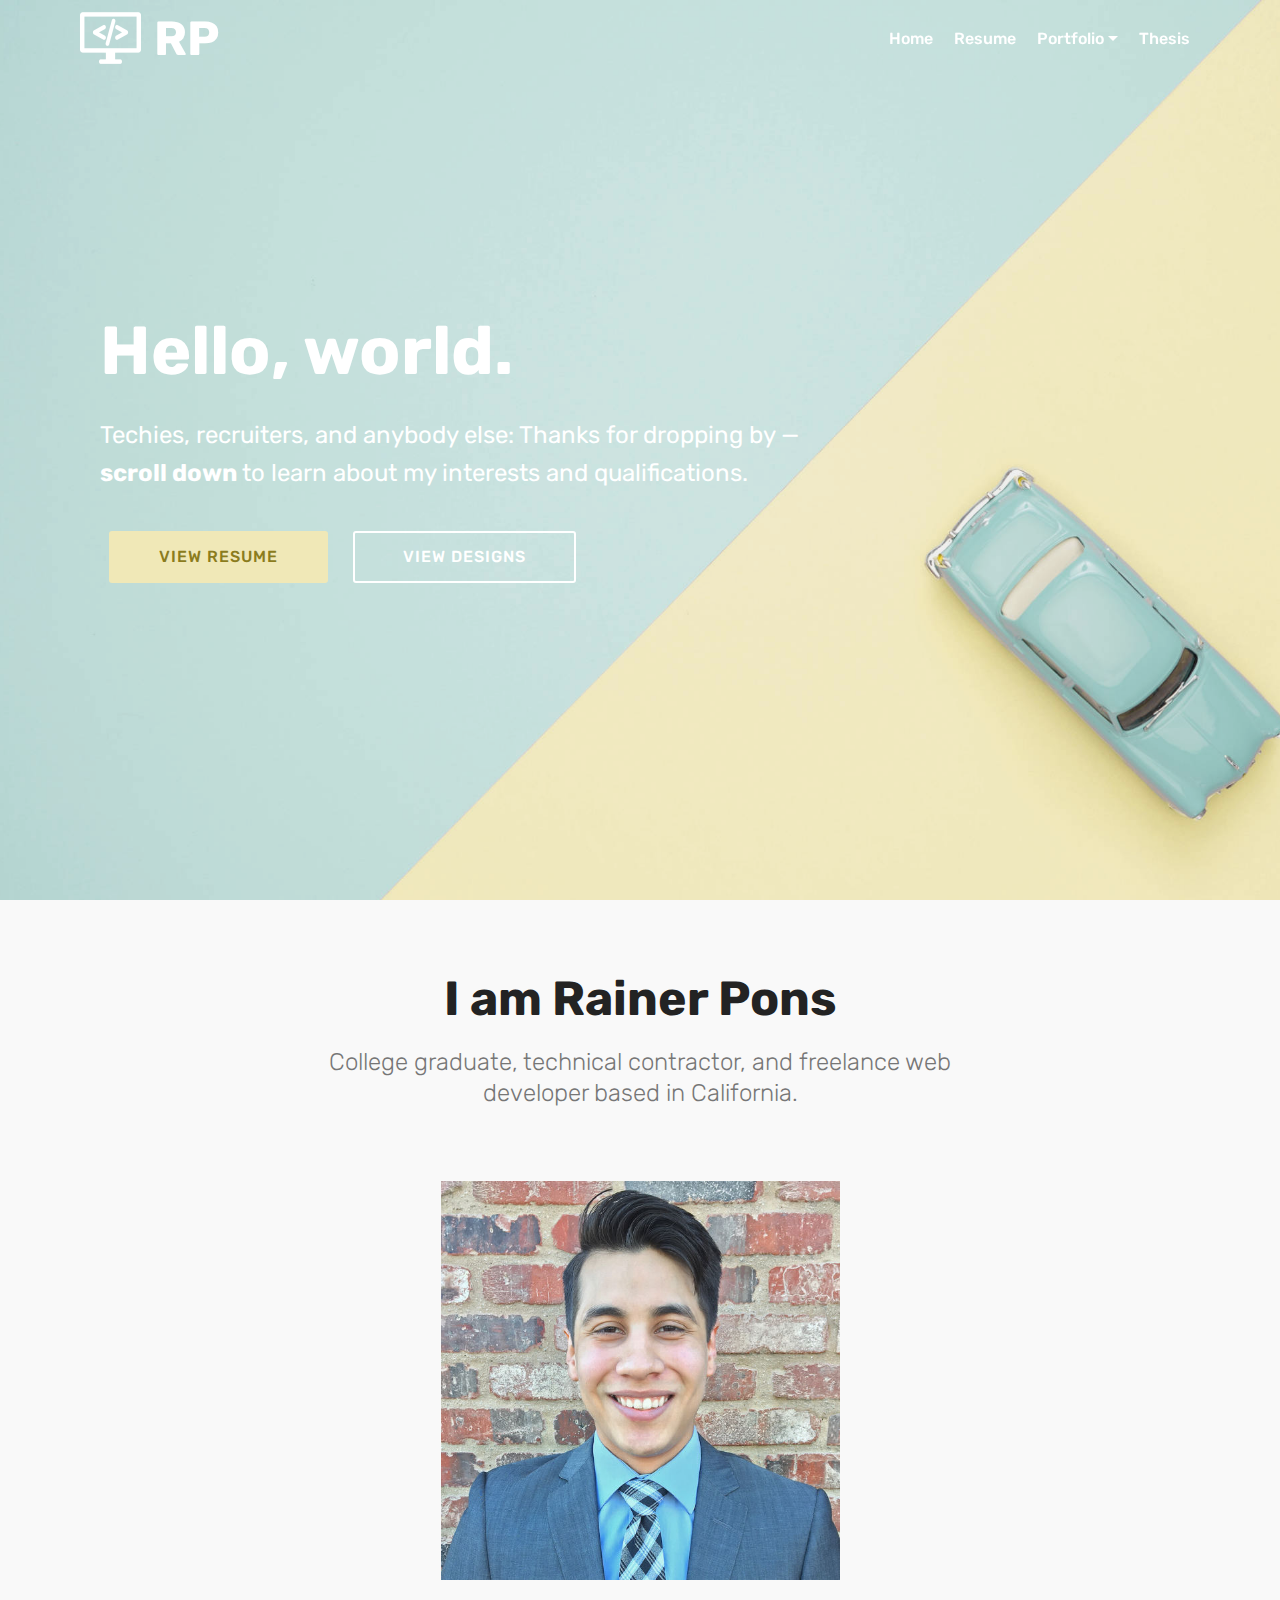
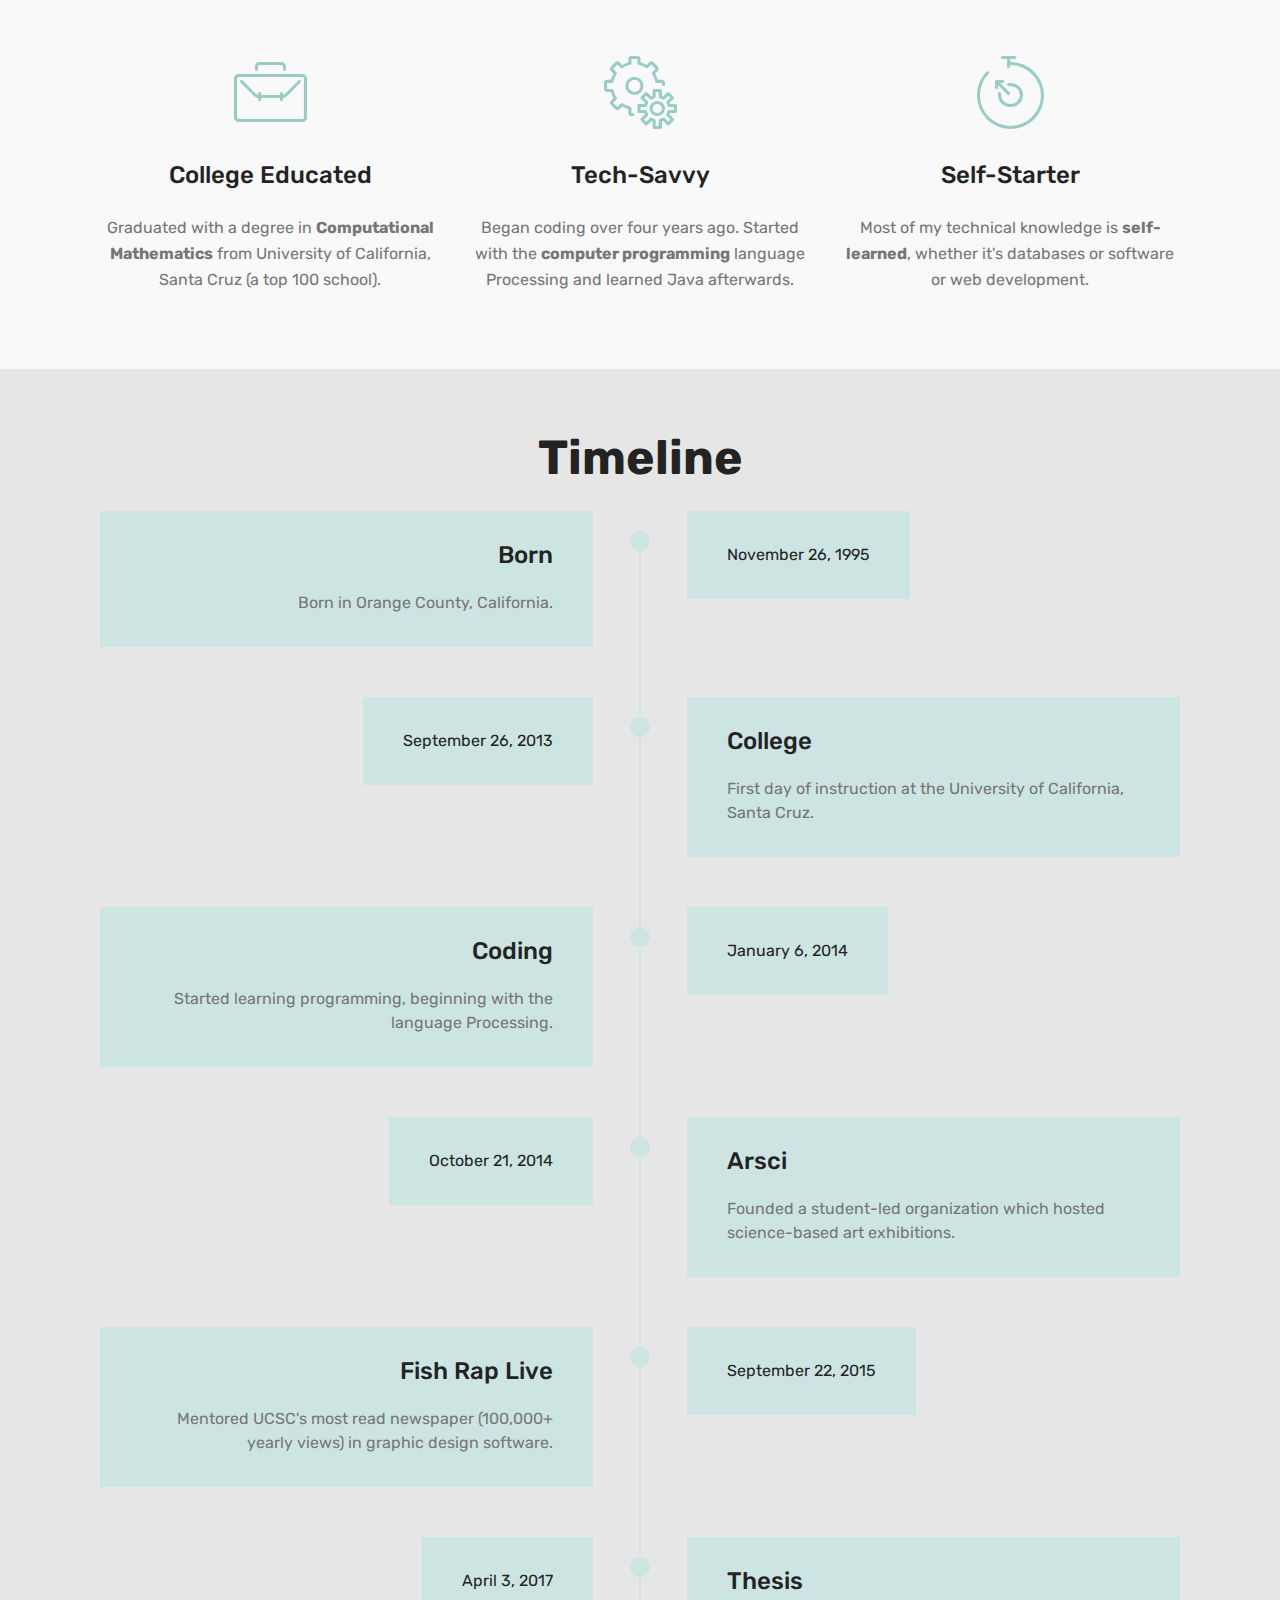
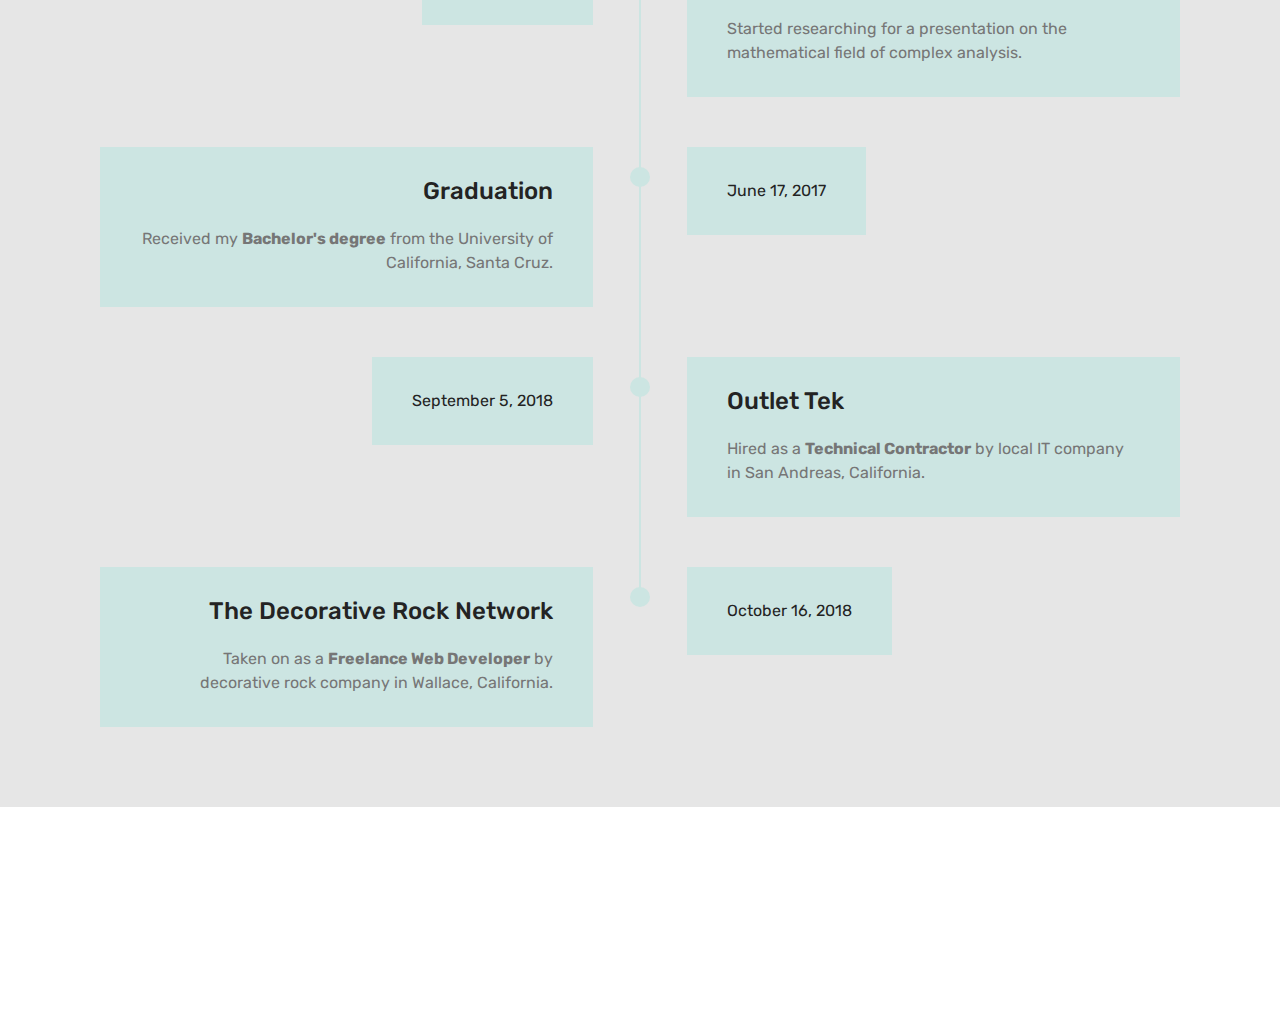
==== index.html @ 2cd97783 "Add meta tag" ====
<!DOCTYPE html>
<html  >
<head>
  <meta charset="UTF-8">
  <meta http-equiv="X-UA-Compatible" content="IE=edge">
  <meta name="viewport" content="width=device-width, initial-scale=1, minimum-scale=1">
  <link rel="shortcut icon" href="assets/images/me-128x128.png" type="image/x-icon">
  <meta name="description" content="The home page of Rainer Pons' personal website">
  <meta name="google-site-verification" content="jcj4Dw5QGYLZRqsleDV1r0clvd2WzK-29862In0eLRA"/>
  <title>Home</title>
  <link rel="stylesheet" href="assets/web/assets/mobirise-icons/mobirise-icons.css">
  <link rel="stylesheet" href="assets/tether/tether.min.css">
  <link rel="stylesheet" href="assets/bootstrap/css/bootstrap.min.css">
  <link rel="stylesheet" href="assets/bootstrap/css/bootstrap-grid.min.css">
  <link rel="stylesheet" href="assets/bootstrap/css/bootstrap-reboot.min.css">
  <link rel="stylesheet" href="assets/dropdown/css/style.css">
  <link rel="stylesheet" href="assets/socicon/css/styles.css">
  <link rel="stylesheet" href="assets/theme/css/style.css">
  <link rel="stylesheet" href="assets/mobirise/css/mbr-additional.css" type="text/css">
  
  
  
</head>
<body>

<!-- Google Analytics -->
<!-- Google Analytics -->
<!-- Global site tag (gtag.js) - Google Analytics -->
<script async src="https://www.googletagmanager.com/gtag/js?id=UA-118003738-1"></script>
<script>
  window.dataLayer = window.dataLayer || [];
  function gtag(){dataLayer.push(arguments);}
  gtag('js', new Date());

  gtag('config', 'UA-118003738-1');
</script>
<!-- /Google Analytics -->
<!-- /Google Analytics -->


  <section class="menu cid-qUPdhkpdkd" once="menu" id="menu1-0">

    

    <nav class="navbar navbar-expand beta-menu navbar-dropdown align-items-center navbar-fixed-top navbar-toggleable-sm bg-color transparent">
        <button class="navbar-toggler navbar-toggler-right" type="button" data-toggle="collapse" data-target="#navbarSupportedContent" aria-controls="navbarSupportedContent" aria-expanded="false" aria-label="Toggle navigation">
            <div class="hamburger">
                <span></span>
                <span></span>
                <span></span>
                <span></span>
            </div>
        </button>
        <div class="menu-logo">
            <div class="navbar-brand">
                <span class="navbar-logo">
                    <a href="index.html">
                         <img src="assets/images/programming-2-122x122.png" title="" style="height: 3.8rem;">
                    </a>
                </span>
                <span class="navbar-caption-wrap"><a class="navbar-caption text-white display-2" href="index.html">
                        RP</a></span>
            </div>
        </div>
        <div class="collapse navbar-collapse" id="navbarSupportedContent">
            <ul class="navbar-nav nav-dropdown nav-right" data-app-modern-menu="true"><li class="nav-item">
                    <a class="nav-link link text-white display-4" href="index.html">
                        
                        Home</a>
                </li><li class="nav-item">
                    <a class="nav-link link text-white display-4" href="resume.html">
                        
                        Resume</a>
                </li><li class="nav-item dropdown"><a class="nav-link link text-white dropdown-toggle display-4" href="portfolio.html" data-toggle="dropdown-submenu" aria-expanded="false">
                        
                        Portfolio</a><div class="dropdown-menu"><a class="text-white dropdown-item display-4" href="portfolio.html">View All</a><a class="text-white dropdown-item display-4" href="portfolio.html#content4-21">Web Design</a><a class="text-white dropdown-item display-4" href="portfolio.html#content4-22">Graphic Design</a><a class="text-white dropdown-item display-4" href="portfolio.html#content4-29">Photography</a></div></li>
                <li class="nav-item"><a class="nav-link link text-white display-4" href="thesis.html">
                        
                        Thesis</a></li></ul>
            
        </div>
    </nav>
</section>

  <section class="header9 cid-rnc6Ufgca6 mbr-fullscreen" id="header9-2y">

    

    <div class="mbr-overlay" style="opacity: 0.1; background-color: rgb(118, 118, 118);">
    </div>

    <div class="container">
        <div class="media-container-column mbr-white col-lg-8 col-md-10">
            <h1 class="mbr-section-title align-left mbr-bold pb-3 mbr-fonts-style display-1">
                Hello, world.</h1>
            
            <p class="mbr-text align-left pb-3 mbr-fonts-style display-5">Techies, recruiters, and anybody else: Thanks for dropping by — <strong>scroll down</strong> to learn about my interests and qualifications.</p>
            <div class="mbr-section-btn align-left"><a class="btn btn-md btn-success display-4" href="assets/files/resume.pdf" target="_blank">VIEW RESUME</a> <a class="btn btn-md btn-white-outline display-4" href="portfolio.html">VIEW DESIGNS</a></div>
        </div>
    </div>

    
</section>

<section class="mbr-section content4 cid-qWNdcIeiOR" id="content4-1e">

    

    <div class="container">
        <div class="media-container-row">
            <div class="title col-12 col-md-8">
                <h2 class="align-center pb-3 mbr-fonts-style display-2"><strong>I am Rainer Pons</strong></h2>
                <h3 class="mbr-section-subtitle align-center mbr-light mbr-fonts-style display-5">College graduate, technical contractor, and freelance web developer based in California.</h3>
                
            </div>
        </div>
    </div>
</section>

<section class="header4 cid-r74aI3tLzu" id="header4-28">

    

    

    <div class="container">
        <div class="row justify-content-md-center">
            <div class="media-content col-md-10">
                
                
                <div class="mbr-text align-center mbr-white pb-3">
                    
                </div>
                
            </div>
            <div class="mbr-figure pt-5">
                <img src="assets/images/me-598x598.jpg" alt="Mobirise" title="" style="width: 35%;">
            </div>
        </div>
    </div>
</section>

<section class="features1 cid-qUTRZaRbMz" id="features1-7">
    
    

    
    <div class="container">
        <div class="media-container-row">

            <div class="card p-3 col-12 col-md-6 col-lg-4">
                <div class="card-img pb-3">
                    <span class="mbr-iconfont mbri-briefcase" style="font-size: 73px; color: rgb(152, 205, 199); fill: rgb(152, 205, 199);"></span>
                </div>
                <div class="card-box">
                    <h4 class="card-title py-3 mbr-fonts-style display-5">
                        College Educated</h4>
                    <p class="mbr-text mbr-fonts-style display-7">
                        Graduated with a degree in <strong>Computational Mathematics</strong> from University of California, Santa Cruz (a top 100 school).
                    </p>
                </div>
            </div>

            <div class="card p-3 col-12 col-md-6 col-lg-4">
                <div class="card-img pb-3">
                    <span class="mbr-iconfont mbri-setting" style="font-size: 73px; color: rgb(152, 205, 199); fill: rgb(152, 205, 199);"></span>
                </div>
                <div class="card-box">
                    <h4 class="card-title py-3 mbr-fonts-style display-5">Tech-Savvy</h4>
                    <p class="mbr-text mbr-fonts-style display-7">Began coding over four years ago. Started with the <strong>computer programming</strong> language Processing and learned Java afterwards.</p>
                </div>
            </div>

            <div class="card p-3 col-12 col-md-6 col-lg-4">
                <div class="card-img pb-3">
                    <span class="mbr-iconfont mbri-timer" style="font-size: 73px; color: rgb(152, 205, 199); fill: rgb(152, 205, 199);"></span>
                </div>
                <div class="card-box">
                    <h4 class="card-title py-3 mbr-fonts-style display-5">
                        Self-Starter
                    </h4>
                    <p class="mbr-text mbr-fonts-style display-7">Most of my technical knowledge is <strong>self-learned</strong>, whether it's databases or software or web development.</p>
                </div>
            </div>

            

        </div>

    </div>

</section>

<section class="timeline1 cid-qUUflPqrc2" id="timeline1-h">

    

    

    <div class="container align-center">
        <h2 class="mbr-section-title pb-3 mbr-fonts-style display-2"><strong>
            Timeline
        </strong></h2>
        

        <div class="container timelines-container" mbri-timelines="">
            <div class="row timeline-element reverse separline">      
                 <div class="timeline-date-panel col-xs-12 col-md-6  align-left">         
                    <div class="time-line-date-content">
                        <p class="mbr-timeline-date mbr-fonts-style display-7">
                            November 26, 1995<br></p>
                    </div>
                </div>
           <span class="iconBackground"></span>
            <div class="col-xs-12 col-md-6 align-right">
                <div class="timeline-text-content">
                    <h4 class="mbr-timeline-title pb-3 mbr-fonts-style display-5">
                        Born
                    </h4>
                    <p class="mbr-timeline-text mbr-fonts-style display-7">Born in Orange County, California.<br></p>
                 </div>
            </div>
            </div>

            <div class="row timeline-element  separline">
                <div class="timeline-date-panel col-xs-12 col-md-6 align-right">
                    <div class="time-line-date-content">
                        <p class="mbr-timeline-date mbr-fonts-style display-7">
                            September 26, 2013</p>
                    </div>
                </div>
                <span class="iconBackground"></span>
                <div class="col-xs-12 col-md-6 align-left ">
                    <div class="timeline-text-content">
                        <h4 class="mbr-timeline-title pb-3 mbr-fonts-style display-5">
                            College
                        </h4>
                        <p class="mbr-timeline-text mbr-fonts-style display-7">
                            First day of instruction at the University of California, Santa Cruz.</p>
                    </div>
                </div>
            </div> 


            <div class="row timeline-element reverse separline">
                <div class="timeline-date-panel col-xs-12 col-md-6  align-left">
                    <div class="time-line-date-content">
                        <p class="mbr-timeline-date mbr-fonts-style display-7">
                            January 6, 2014</p>
                    </div>
                </div>
                <span class="iconBackground"></span>
                <div class="col-xs-12 col-md-6 align-right">
                    <div class="timeline-text-content">
                        <h4 class="mbr-timeline-title pb-3 mbr-fonts-style display-5">
                            Coding
                        </h4>      
                        <p class="mbr-timeline-text mbr-fonts-style display-7">Started learning programming, beginning with the language Processing.</p>
                    </div>
                </div>
            </div>

            <div class="row timeline-element  separline">
                <div class="timeline-date-panel col-xs-12 col-md-6 align-right">
                    <div class="time-line-date-content">
                        <p class="mbr-timeline-date mbr-fonts-style display-7">
                            October 21, 2014</p>
                    </div>
                </div>
                <span class="iconBackground"></span>
                <div class="col-xs-12 col-md-6 align-left ">
                    <div class="timeline-text-content">
                        <h4 class="mbr-timeline-title pb-3 mbr-fonts-style display-5">
                            Arsci
                        </h4>
                        <p class="mbr-timeline-text mbr-fonts-style display-7">
                            Founded a student-led organization which hosted science-based art exhibitions.</p>
                    </div>
                </div>
            </div>


            <div class="row timeline-element reverse separline">
                <div class="timeline-date-panel col-xs-12 col-md-6  align-left">
                    <div class="time-line-date-content">
                        <p class="mbr-timeline-date mbr-fonts-style display-7">
                            September 22, 2015</p>
                    </div>
                </div>
                <span class="iconBackground"></span>
                <div class="col-xs-12 col-md-6 align-right">
                    <div class="timeline-text-content">
                        <h4 class="mbr-timeline-title pb-3 mbr-fonts-style display-5">Fish Rap Live</h4>
                        <p class="mbr-timeline-text mbr-fonts-style display-7">
                            Mentored UCSC's most read newspaper (100,000+ yearly views) in graphic design software.</p>
                    </div>
                </div>
            </div>


            <div class="row timeline-element separline">
                <div class="timeline-date-panel col-xs-12 col-md-6 align-right">
                    <div class="time-line-date-content">
                       <p class="mbr-timeline-date mbr-fonts-style display-7">
                            April 3, 2017</p>
                    </div>
                </div>
                <span class="iconBackground"></span>
                <div class="col-xs-12 col-md-6 align-left ">
                    <div class="timeline-text-content">
                        <h4 class="mbr-timeline-title pb-3 mbr-fonts-style display-5">
                            Thesis
                        </h4>
                        <p class="mbr-timeline-text mbr-fonts-style display-7">
                            Started researching for a presentation on the mathematical field of complex analysis.</p>
                    </div>
                </div>
            </div>

            <div class="row timeline-element reverse separline">
                <div class="timeline-date-panel col-xs-12 col-md-6  align-left">
                    <div class="time-line-date-content">
                        <p class="mbr-timeline-date mbr-fonts-style display-7">
                           June 17, 2017</p>
                    </div>
                </div>
                <span class="iconBackground"></span>
                <div class="col-xs-12 col-md-6 align-right">
                    <div class="timeline-text-content">
                        <h4 class="mbr-timeline-title pb-3 mbr-fonts-style display-5">
                            Graduation
                        </h4>
                        <p class="mbr-timeline-text mbr-fonts-style display-7">
                            Received my <strong>Bachelor's degree</strong> from the University of California, Santa Cruz.</p>
                    </div>
                </div>
            </div>

            <div class="row timeline-element separline">
                <div class="timeline-date-panel col-xs-12 col-md-6 align-right">
                    <div class="time-line-date-content">
                        <p class="mbr-timeline-date mbr-fonts-style display-7">
                           September 5, 2018</p>
                    </div>
                </div>
                <span class="iconBackground"></span>
                <div class="col-xs-12 col-md-6 align-left ">
                    <div class="timeline-text-content">
                        <h4 class="mbr-timeline-title pb-3 mbr-fonts-style display-5">Outlet Tek</h4>
                        <p class="mbr-timeline-text mbr-fonts-style display-7">Hired as a <strong>Technical Contractor</strong> by local IT company in San Andreas, California.</p>
                    </div>
                </div>
            </div>

            <div class="row timeline-element reverse">
                <div class="timeline-date-panel col-xs-12 col-md-6  align-left">
                    <div class="time-line-date-content">
                        <p class="mbr-timeline-date mbr-fonts-style display-7">
                           October 16, 2018</p>
                    </div>
                </div>
                <span class="iconBackground"></span>
                <div class="col-xs-12 col-md-6 align-right">
                    <div class="timeline-text-content">
                        <h4 class="mbr-timeline-title pb-3 mbr-fonts-style display-5">
                            The Decorative Rock Network</h4>

                        <p class="mbr-timeline-text mbr-fonts-style display-7">Taken on as a <strong>Freelance Web Developer</strong> by decorative rock company in Wallace, California.</p>
                    </div>
                </div>
            </div>

            

            

            
        </div>
    </div>
</section>

<section once="" class="cid-qUUfFLVKGO mbr-reveal" id="footer7-n">

    

    

    <div class="container">
        <div class="media-container-row align-center mbr-white">
            <div class="row row-links">
                <ul class="foot-menu">
                    
                    
                    
                    
                    
                <li class="foot-menu-item mbr-fonts-style display-7"><a href="index.html"><strong>Home</strong></a></li><li class="foot-menu-item mbr-fonts-style display-7"><a href="portfolio.html"><strong>Portfolio</strong></a></li><li class="foot-menu-item mbr-fonts-style display-7"><a href="resume.html"><strong>Resume</strong></a></li><li class="foot-menu-item mbr-fonts-style display-7"><a href="thesis.html"><strong>Thesis</strong></a></li><li class="foot-menu-item mbr-fonts-style display-7"><a href="mailto:rainerpons11@gmail.com"><strong>Email</strong></a></li><li class="foot-menu-item mbr-fonts-style display-7"><a href="tel:+1-714-4723456"><strong>Phone</strong></a></li></ul>
            </div>
            <div class="row social-row">
                <div class="social-list align-right pb-2">
                    
                    
                    
                    
                    
                    
                <div class="soc-item">
                        <a href="https://www.linkedin.com/in/rainerpons/" target="_blank">
                            <span class="mbr-iconfont mbr-iconfont-social socicon-linkedin socicon"></span>
                        </a>
                    </div><div class="soc-item">
                        <a href="https://github.com/rainerpons/" target="_blank">
                            <span class="mbr-iconfont mbr-iconfont-social socicon-github socicon"></span>
                        </a>
                    </div><div class="soc-item">
                        <a href="https://angel.co/rainerpons" target="_blank">
                            <span class="mbr-iconfont mbr-iconfont-social socicon-angellist socicon"></span>
                        </a>
                    </div></div>
            </div>
            <div class="row row-copirayt">
                <p class="mbr-text mb-0 mbr-fonts-style mbr-white align-center display-7">Site last modified on April 9, 2019</p>
            </div>
        </div>
    </div>
</section>


  <script src="assets/web/assets/jquery/jquery.min.js"></script>
  <script src="assets/popper/popper.min.js"></script>
  <script src="assets/tether/tether.min.js"></script>
  <script src="assets/bootstrap/js/bootstrap.min.js"></script>
  <script src="assets/smoothscroll/smooth-scroll.js"></script>
  <script src="assets/dropdown/js/script.min.js"></script>
  <script src="assets/touchswipe/jquery.touch-swipe.min.js"></script>
  <script src="assets/theme/js/script.js"></script>
  
  
</body>
</html>
---- assets/web/assets/mobirise-icons/mobirise-icons.css ----
@font-face {
  font-family: 'MobiriseIcons';
  src:  url('mobirise-icons.eot?spat4u');
  src:  url('mobirise-icons.eot?spat4u#iefix') format('embedded-opentype'),
    url('mobirise-icons.ttf?spat4u') format('truetype'),
    url('mobirise-icons.woff?spat4u') format('woff'),
    url('mobirise-icons.svg?spat4u#MobiriseIcons') format('svg');
  font-weight: normal;
  font-style: normal;
}

[class^="mbri-"], [class*=" mbri-"] {
  /* use !important to prevent issues with browser extensions that change fonts */
  font-family: MobiriseIcons !important;
  speak: none;
  font-style: normal;
  font-weight: normal;
  font-variant: normal;
  text-transform: none;
  line-height: 1;

  /* Better Font Rendering =========== */
  -webkit-font-smoothing: antialiased;
  -moz-osx-font-smoothing: grayscale;
}

.mbri-add-submenu:before {
  content: "\e900";
}
.mbri-alert:before {
  content: "\e901";
}
.mbri-align-center:before {
  content: "\e902";
}
.mbri-align-justify:before {
  content: "\e903";
}
.mbri-align-left:before {
  content: "\e904";
}
.mbri-align-right:before {
  content: "\e905";
}
.mbri-android:before {
  content: "\e906";
}
.mbri-apple:before {
  content: "\e907";
}
.mbri-arrow-down:before {
  content: "\e908";
}
.mbri-arrow-next:before {
  content: "\e909";
}
.mbri-arrow-prev:before {
  content: "\e90a";
}
.mbri-arrow-up:before {
  content: "\e90b";
}
.mbri-bold:before {
  content: "\e90c";
}
.mbri-bookmark:before {
  content: "\e90d";
}
.mbri-bootstrap:before {
  content: "\e90e";
}
.mbri-briefcase:before {
  content: "\e90f";
}
.mbri-browse:before {
  content: "\e910";
}
.mbri-bulleted-list:before {
  content: "\e911";
}
.mbri-calendar:before {
  content: "\e912";
}
.mbri-camera:before {
  content: "\e913";
}
.mbri-cart-add:before {
  content: "\e914";
}
.mbri-cart-full:before {
  content: "\e915";
}
.mbri-cash:before {
  content: "\e916";
}
.mbri-change-style:before {
  content: "\e917";
}
.mbri-chat:before {
  content: "\e918";
}
.mbri-clock:before {
  content: "\e919";
}
.mbri-close:before {
  content: "\e91a";
}
.mbri-cloud:before {
  content: "\e91b";
}
.mbri-code:before {
  content: "\e91c";
}
.mbri-contact-form:before {
  content: "\e91d";
}
.mbri-credit-card:before {
  content: "\e91e";
}
.mbri-cursor-click:before {
  content: "\e91f";
}
.mbri-cust-feedback:before {
  content: "\e920";
}
.mbri-database:before {
  content: "\e921";
}
.mbri-delivery:before {
  content: "\e922";
}
.mbri-desktop:before {
  content: "\e923";
}
.mbri-devices:before {
  content: "\e924";
}
.mbri-down:before {
  content: "\e925";
}
.mbri-download:before {
  content: "\e989";
}
.mbri-drag-n-drop:before {
  content: "\e927";
}
.mbri-drag-n-drop2:before {
  content: "\e928";
}
.mbri-edit:before {
  content: "\e929";
}
.mbri-edit2:before {
  content: "\e92a";
}
.mbri-error:before {
  content: "\e92b";
}
.mbri-extension:before {
  content: "\e92c";
}
.mbri-features:before {
  content: "\e92d";
}
.mbri-file:before {
  content: "\e92e";
}
.mbri-flag:before {
  content: "\e92f";
}
.mbri-folder:before {
  content: "\e930";
}
.mbri-gift:before {
  content: "\e931";
}
.mbri-github:before {
  content: "\e932";
}
.mbri-globe:before {
  content: "\e933";
}
.mbri-globe-2:before {
  content: "\e934";
}
.mbri-growing-chart:before {
  content: "\e935";
}
.mbri-hearth:before {
  content: "\e936";
}
.mbri-help:before {
  content: "\e937";
}
.mbri-home:before {
  content: "\e938";
}
.mbri-hot-cup:before {
  content: "\e939";
}
.mbri-idea:before {
  content: "\e93a";
}
.mbri-image-gallery:before {
  content: "\e93b";
}
.mbri-image-slider:before {
  content: "\e93c";
}
.mbri-info:before {
  content: "\e93d";
}
.mbri-italic:before {
  content: "\e93e";
}
.mbri-key:before {
  content: "\e93f";
}
.mbri-laptop:before {
  content: "\e940";
}
.mbri-layers:before {
  content: "\e941";
}
.mbri-left-right:before {
  content: "\e942";
}
.mbri-left:before {
  content: "\e943";
}
.mbri-letter:before {
  content: "\e944";
}
.mbri-like:before {
  content: "\e945";
}
.mbri-link:before {
  content: "\e946";
}
.mbri-lock:before {
  content: "\e947";
}
.mbri-login:before {
  content: "\e948";
}
.mbri-logout:before {
  content: "\e949";
}
.mbri-magic-stick:before {
  content: "\e94a";
}
.mbri-map-pin:before {
  content: "\e94b";
}
.mbri-menu:before {
  content: "\e94c";
}
.mbri-mobile:before {
  content: "\e94d";
}
.mbri-mobile2:before {
  content: "\e94e";
}
.mbri-mobirise:before {
  content: "\e94f";
}
.mbri-more-horizontal:before {
  content: "\e950";
}
.mbri-more-vertical:before {
  content: "\e951";
}
.mbri-music:before {
  content: "\e952";
}
.mbri-new-file:before {
  content: "\e953";
}
.mbri-numbered-list:before {
  content: "\e954";
}
.mbri-opened-folder:before {
  content: "\e955";
}
.mbri-pages:before {
  content: "\e956";
}
.mbri-paper-plane:before {
  content: "\e957";
}
.mbri-paperclip:before {
  content: "\e958";
}
.mbri-photo:before {
  content: "\e959";
}
.mbri-photos:before {
  content: "\e95a";
}
.mbri-pin:before {
  content: "\e95b";
}
.mbri-play:before {
  content: "\e95c";
}
.mbri-plus:before {
  content: "\e95d";
}
.mbri-preview:before {
  content: "\e95e";
}
.mbri-print:before {
  content: "\e95f";
}
.mbri-protect:before {
  content: "\e960";
}
.mbri-question:before {
  content: "\e961";
}
.mbri-quote-left:before {
  content: "\e962";
}
.mbri-quote-right:before {
  content: "\e963";
}
.mbri-refresh:before {
  content: "\e964";
}
.mbri-responsive:before {
  content: "\e965";
}
.mbri-right:before {
  content: "\e966";
}
.mbri-rocket:before {
  content: "\e967";
}
.mbri-sad-face:before {
  content: "\e968";
}
.mbri-sale:before {
  content: "\e969";
}
.mbri-save:before {
  content: "\e96a";
}
.mbri-search:before {
  content: "\e96b";
}
.mbri-setting:before {
  content: "\e96c";
}
.mbri-setting2:before {
  content: "\e96d";
}
.mbri-setting3:before {
  content: "\e96e";
}
.mbri-share:before {
  content: "\e96f";
}
.mbri-shopping-bag:before {
  content: "\e970";
}
.mbri-shopping-basket:before {
  content: "\e971";
}
.mbri-shopping-cart:before {
  content: "\e972";
}
.mbri-sites:before {
  content: "\e973";
}
.mbri-smile-face:before {
  content: "\e974";
}
.mbri-speed:before {
  content: "\e975";
}
.mbri-star:before {
  content: "\e976";
}
.mbri-success:before {
  content: "\e977";
}
.mbri-sun:before {
  content: "\e978";
}
.mbri-sun2:before {
  content: "\e979";
}
.mbri-tablet:before {
  content: "\e97a";
}
.mbri-tablet-vertical:before {
  content: "\e97b";
}
.mbri-target:before {
  content: "\e97c";
}
.mbri-timer:before {
  content: "\e97d";
}
.mbri-to-ftp:before {
  content: "\e97e";
}
.mbri-to-local-drive:before {
  content: "\e97f";
}
.mbri-touch-swipe:before {
  content: "\e980";
}
.mbri-touch:before {
  content: "\e981";
}
.mbri-trash:before {
  content: "\e982";
}
.mbri-underline:before {
  content: "\e983";
}
.mbri-unlink:before {
  content: "\e984";
}
.mbri-unlock:before {
  content: "\e985";
}
.mbri-up-down:before {
  content: "\e986";
}
.mbri-up:before {
  content: "\e987";
}
.mbri-update:before {
  content: "\e988";
}
.mbri-upload:before {
 content: "\e926"; 
}
.mbri-user:before {
  content: "\e98a";
}
.mbri-user2:before {
  content: "\e98b";
}
.mbri-users:before {
  content: "\e98c";
}
.mbri-video:before {
  content: "\e98d";
}
.mbri-video-play:before {
  content: "\e98e";
}
.mbri-watch:before {
  content: "\e98f";
}
.mbri-website-theme:before {
  content: "\e990";
}
.mbri-wifi:before {
  content: "\e991";
}
.mbri-windows:before {
  content: "\e992";
}
.mbri-zoom-out:before {
  content: "\e993";
}
.mbri-redo:before {
  content: "\e994";
}
.mbri-undo:before {
  content: "\e995";
}
---- assets/dropdown/css/style.css ----
.navbar-dropdown {
  left: 0;
  padding: 0;
  position: absolute;
  right: 0;
  top: 0;
  transition: all 0.45s ease;
  z-index: 1030;
  background: #282828; }
  .navbar-dropdown .navbar-logo {
    margin-right: 0.8rem;
    transition: margin 0.3s ease-in-out;
    vertical-align: middle; }
    .navbar-dropdown .navbar-logo img {
      height: 3.125rem;
      transition: all 0.3s ease-in-out; }
    .navbar-dropdown .navbar-logo.mbr-iconfont {
      font-size: 3.125rem;
      line-height: 3.125rem; }
  .navbar-dropdown .navbar-caption {
    font-weight: 700;
    white-space: normal;
    vertical-align: -4px;
    line-height: 3.125rem !important; }
    .navbar-dropdown .navbar-caption, .navbar-dropdown .navbar-caption:hover {
      color: inherit;
      text-decoration: none; }
  .navbar-dropdown .mbr-iconfont + .navbar-caption {
    vertical-align: -1px; }
  .navbar-dropdown.navbar-fixed-top {
    position: fixed; }
  .navbar-dropdown .navbar-brand span {
    vertical-align: -4px; }
  .navbar-dropdown.bg-color.transparent {
    background: none; }
  .navbar-dropdown.navbar-short .navbar-brand {
    padding: 0.625rem 0; }
    .navbar-dropdown.navbar-short .navbar-brand span {
      vertical-align: -1px; }
  .navbar-dropdown.navbar-short .navbar-caption {
    line-height: 2.375rem !important;
    vertical-align: -2px; }
  .navbar-dropdown.navbar-short .navbar-logo {
    margin-right: 0.5rem; }
    .navbar-dropdown.navbar-short .navbar-logo img {
      height: 2.375rem; }
    .navbar-dropdown.navbar-short .navbar-logo.mbr-iconfont {
      font-size: 2.375rem;
      line-height: 2.375rem; }
  .navbar-dropdown.navbar-short .mbr-table-cell {
    height: 3.625rem; }
  .navbar-dropdown .navbar-close {
    left: 0.6875rem;
    position: fixed;
    top: 0.75rem;
    z-index: 1000; }
  .navbar-dropdown .hamburger-icon {
    content: "";
    display: inline-block;
    vertical-align: middle;
    width: 16px;
    -webkit-box-shadow: 0 -6px 0 1px #282828,0 0 0 1px #282828,0 6px 0 1px #282828;
    -moz-box-shadow: 0 -6px 0 1px #282828,0 0 0 1px #282828,0 6px 0 1px #282828;
    box-shadow: 0 -6px 0 1px #282828,0 0 0 1px #282828,0 6px 0 1px #282828; }

.dropdown-menu .dropdown-toggle[data-toggle="dropdown-submenu"]::after {
  border-bottom: 0.35em solid transparent;
  border-left: 0.35em solid;
  border-right: 0;
  border-top: 0.35em solid transparent;
  margin-left: 0.3rem; }

.dropdown-menu .dropdown-item:focus {
  outline: 0; }

.nav-dropdown {
  font-size: 0.75rem;
  font-weight: 500;
  height: auto !important; }
  .nav-dropdown .nav-btn {
    padding-left: 1rem; }
  .nav-dropdown .link {
    margin: .667em 1.667em;
    font-weight: 500;
    padding: 0;
    transition: color .2s ease-in-out; }
    .nav-dropdown .link.dropdown-toggle {
      margin-right: 2.583em; }
      .nav-dropdown .link.dropdown-toggle::after {
        margin-left: .25rem;
        border-top: 0.35em solid;
        border-right: 0.35em solid transparent;
        border-left: 0.35em solid transparent;
        border-bottom: 0; }
      .nav-dropdown .link.dropdown-toggle[aria-expanded="true"] {
        margin: 0;
        padding: 0.667em 3.263em  0.667em 1.667em; }
  .nav-dropdown .link::after,
  .nav-dropdown .dropdown-item::after {
    color: inherit; }
  .nav-dropdown .btn {
    font-size: 0.75rem;
    font-weight: 700;
    letter-spacing: 0;
    margin-bottom: 0;
    padding-left: 1.25rem;
    padding-right: 1.25rem; }
  .nav-dropdown .dropdown-menu {
    border-radius: 0;
    border: 0;
    left: 0;
    margin: 0;
    padding-bottom: 1.25rem;
    padding-top: 1.25rem;
    position: relative; }
  .nav-dropdown .dropdown-submenu {
    margin-left: 0.125rem;
    top: 0; }
  .nav-dropdown .dropdown-item {
    font-weight: 500;
    line-height: 2;
    padding: 0.3846em 4.615em 0.3846em 1.5385em;
    position: relative;
    transition: color .2s ease-in-out, background-color .2s ease-in-out; }
    .nav-dropdown .dropdown-item::after {
      margin-top: -0.3077em;
      position: absolute;
      right: 1.1538em;
      top: 50%; }
    .nav-dropdown .dropdown-item:focus, .nav-dropdown .dropdown-item:hover {
      background: none; }

@media (max-width: 767px) {
  .nav-dropdown.navbar-toggleable-sm {
    bottom: 0;
    display: none;
    left: 0;
    overflow-x: hidden;
    position: fixed;
    top: 0;
    transform: translateX(-100%);
    -ms-transform: translateX(-100%);
    -webkit-transform: translateX(-100%);
    width: 18.75rem;
    z-index: 999; } }
.nav-dropdown.navbar-toggleable-xl {
  bottom: 0;
  display: none;
  left: 0;
  overflow-x: hidden;
  position: fixed;
  top: 0;
  transform: translateX(-100%);
  -ms-transform: translateX(-100%);
  -webkit-transform: translateX(-100%);
  width: 18.75rem;
  z-index: 999; }

.nav-dropdown-sm {
  display: block !important;
  overflow-x: hidden;
  overflow: auto;
  padding-top: 3.875rem; }
  .nav-dropdown-sm::after {
    content: "";
    display: block;
    height: 3rem;
    width: 100%; }
  .nav-dropdown-sm.collapse.in ~ .navbar-close {
    display: block !important; }
  .nav-dropdown-sm.collapsing, .nav-dropdown-sm.collapse.in {
    transform: translateX(0);
    -ms-transform: translateX(0);
    -webkit-transform: translateX(0);
    transition: all 0.25s ease-out;
    -webkit-transition: all 0.25s ease-out;
    background: #282828; }
  .nav-dropdown-sm.collapsing[aria-expanded="false"] {
    transform: translateX(-100%);
    -ms-transform: translateX(-100%);
    -webkit-transform: translateX(-100%); }
  .nav-dropdown-sm .nav-item {
    display: block;
    margin-left: 0 !important;
    padding-left: 0; }
  .nav-dropdown-sm .link,
  .nav-dropdown-sm .dropdown-item {
    border-top: 1px dotted rgba(255, 255, 255, 0.1);
    font-size: 0.8125rem;
    line-height: 1.6;
    margin: 0 !important;
    padding: 0.875rem 2.4rem 0.875rem 1.5625rem !important;
    position: relative;
    white-space: normal; }
    .nav-dropdown-sm .link:focus, .nav-dropdown-sm .link:hover,
    .nav-dropdown-sm .dropdown-item:focus,
    .nav-dropdown-sm .dropdown-item:hover {
      background: rgba(0, 0, 0, 0.2) !important;
      color: #c0a375; }
  .nav-dropdown-sm .nav-btn {
    position: relative;
    padding: 1.5625rem 1.5625rem 0 1.5625rem; }
    .nav-dropdown-sm .nav-btn::before {
      border-top: 1px dotted rgba(255, 255, 255, 0.1);
      content: "";
      left: 0;
      position: absolute;
      top: 0;
      width: 100%; }
    .nav-dropdown-sm .nav-btn + .nav-btn {
      padding-top: 0.625rem; }
      .nav-dropdown-sm .nav-btn + .nav-btn::before {
        display: none; }
  .nav-dropdown-sm .btn {
    padding: 0.625rem 0; }
  .nav-dropdown-sm .dropdown-toggle[data-toggle="dropdown-submenu"]::after {
    margin-left: .25rem;
    border-top: 0.35em solid;
    border-right: 0.35em solid transparent;
    border-left: 0.35em solid transparent;
    border-bottom: 0; }
  .nav-dropdown-sm .dropdown-toggle[data-toggle="dropdown-submenu"][aria-expanded="true"]::after {
    border-top: 0;
    border-right: 0.35em solid transparent;
    border-left: 0.35em solid transparent;
    border-bottom: 0.35em solid; }
  .nav-dropdown-sm .dropdown-menu {
    margin: 0;
    padding: 0;
    position: relative;
    top: 0;
    left: 0;
    width: 100%;
    border: 0;
    float: none;
    border-radius: 0;
    background: none; }
  .nav-dropdown-sm .dropdown-submenu {
    left: 100%;
    margin-left: 0.125rem;
    margin-top: -1.25rem;
    top: 0; }

.navbar-toggleable-sm .nav-dropdown .dropdown-menu {
  position: absolute; }

.navbar-toggleable-sm .nav-dropdown .dropdown-submenu {
  left: 100%;
  margin-left: 0.125rem;
  margin-top: -1.25rem;
  top: 0; }

.navbar-toggleable-sm.opened .nav-dropdown .dropdown-menu {
  position: relative; }

.navbar-toggleable-sm.opened .nav-dropdown .dropdown-submenu {
  left: 0;
  margin-left: 00rem;
  margin-top: 0rem;
  top: 0; }

.is-builder .nav-dropdown.collapsing {
  transition: none !important; }

/*# sourceMappingURL=style.css.map */
---- assets/socicon/css/styles.css ----
@charset "UTF-8";

@font-face {
  font-family: "socicon";
  src:url("../fonts/socicon.eot");
  src:url("../fonts/socicon.eot?#iefix") format("embedded-opentype"),
    url("../fonts/socicon.woff") format("woff"),
    url("../fonts/socicon.ttf") format("truetype"),
    url("../fonts/socicon.svg#socicon") format("svg");
  font-weight: normal;
  font-style: normal;

}

[data-icon]:before {
  font-family: "socicon" !important;
  content: attr(data-icon);
  font-style: normal !important;
  font-weight: normal !important;
  font-variant: normal !important;
  text-transform: none !important;
  speak: none;
  line-height: 1;
  -webkit-font-smoothing: antialiased;
  -moz-osx-font-smoothing: grayscale;
}

[class^="socicon-"]:before,
[class*=" socicon-"]:before {
  font-family: "socicon" !important;
  font-style: normal !important;
  font-weight: normal !important;
  font-variant: normal !important;
  text-transform: none !important;
  speak: none;
  line-height: 1;
  -webkit-font-smoothing: antialiased;
  -moz-osx-font-smoothing: grayscale;
}

.socicon-modelmayhem:before {
  content: "\e000";
}
.socicon-mixcloud:before {
  content: "\e001";
}
.socicon-drupal:before {
  content: "\e002";
}
.socicon-swarm:before {
  content: "\e003";
}
.socicon-istock:before {
  content: "\e004";
}
.socicon-yammer:before {
  content: "\e005";
}
.socicon-ello:before {
  content: "\e006";
}
.socicon-stackoverflow:before {
  content: "\e007";
}
.socicon-persona:before {
  content: "\e008";
}
.socicon-triplej:before {
  content: "\e009";
}
.socicon-houzz:before {
  content: "\e00a";
}
.socicon-rss:before {
  content: "\e00b";
}
.socicon-paypal:before {
  content: "\e00c";
}
.socicon-odnoklassniki:before {
  content: "\e00d";
}
.socicon-airbnb:before {
  content: "\e00e";
}
.socicon-periscope:before {
  content: "\e00f";
}
.socicon-outlook:before {
  content: "\e010";
}
.socicon-coderwall:before {
  content: "\e011";
}
.socicon-tripadvisor:before {
  content: "\e012";
}
.socicon-appnet:before {
  content: "\e013";
}
.socicon-goodreads:before {
  content: "\e014";
}
.socicon-tripit:before {
  content: "\e015";
}
.socicon-lanyrd:before {
  content: "\e016";
}
.socicon-slideshare:before {
  content: "\e017";
}
.socicon-buffer:before {
  content: "\e018";
}
.socicon-disqus:before {
  content: "\e019";
}
.socicon-vkontakte:before {
  content: "\e01a";
}
.socicon-whatsapp:before {
  content: "\e01b";
}
.socicon-patreon:before {
  content: "\e01c";
}
.socicon-storehouse:before {
  content: "\e01d";
}
.socicon-pocket:before {
  content: "\e01e";
}
.socicon-mail:before {
  content: "\e01f";
}
.socicon-blogger:before {
  content: "\e020";
}
.socicon-technorati:before {
  content: "\e021";
}
.socicon-reddit:before {
  content: "\e022";
}
.socicon-dribbble:before {
  content: "\e023";
}
.socicon-stumbleupon:before {
  content: "\e024";
}
.socicon-digg:before {
  content: "\e025";
}
.socicon-envato:before {
  content: "\e026";
}
.socicon-behance:before {
  content: "\e027";
}
.socicon-delicious:before {
  content: "\e028";
}
.socicon-deviantart:before {
  content: "\e029";
}
.socicon-forrst:before {
  content: "\e02a";
}
.socicon-play:before {
  content: "\e02b";
}
.socicon-zerply:before {
  content: "\e02c";
}
.socicon-wikipedia:before {
  content: "\e02d";
}
.socicon-apple:before {
  content: "\e02e";
}
.socicon-flattr:before {
  content: "\e02f";
}
.socicon-github:before {
  content: "\e030";
}
.socicon-renren:before {
  content: "\e031";
}
.socicon-friendfeed:before {
  content: "\e032";
}
.socicon-newsvine:before {
  content: "\e033";
}
.socicon-identica:before {
  content: "\e034";
}
.socicon-bebo:before {
  content: "\e035";
}
.socicon-zynga:before {
  content: "\e036";
}
.socicon-steam:before {
  content: "\e037";
}
.socicon-xbox:before {
  content: "\e038";
}
.socicon-windows:before {
  content: "\e039";
}
.socicon-qq:before {
  content: "\e03a";
}
.socicon-douban:before {
  content: "\e03b";
}
.socicon-meetup:before {
  content: "\e03c";
}
.socicon-playstation:before {
  content: "\e03d";
}
.socicon-android:before {
  content: "\e03e";
}
.socicon-snapchat:before {
  content: "\e03f";
}
.socicon-twitter:before {
  content: "\e040";
}
.socicon-facebook:before {
  content: "\e041";
}
.socicon-googleplus:before {
  content: "\e042";
}
.socicon-pinterest:before {
  content: "\e043";
}
.socicon-foursquare:before {
  content: "\e044";
}
.socicon-yahoo:before {
  content: "\e045";
}
.socicon-skype:before {
  content: "\e046";
}
.socicon-yelp:before {
  content: "\e047";
}
.socicon-feedburner:before {
  content: "\e048";
}
.socicon-linkedin:before {
  content: "\e049";
}
.socicon-viadeo:before {
  content: "\e04a";
}
.socicon-xing:before {
  content: "\e04b";
}
.socicon-myspace:before {
  content: "\e04c";
}
.socicon-soundcloud:before {
  content: "\e04d";
}
.socicon-spotify:before {
  content: "\e04e";
}
.socicon-grooveshark:before {
  content: "\e04f";
}
.socicon-lastfm:before {
  content: "\e050";
}
.socicon-youtube:before {
  content: "\e051";
}
.socicon-vimeo:before {
  content: "\e052";
}
.socicon-dailymotion:before {
  content: "\e053";
}
.socicon-vine:before {
  content: "\e054";
}
.socicon-flickr:before {
  content: "\e055";
}
.socicon-500px:before {
  content: "\e056";
}
.socicon-wordpress:before {
  content: "\e058";
}
.socicon-tumblr:before {
  content: "\e059";
}
.socicon-twitch:before {
  content: "\e05a";
}
.socicon-8tracks:before {
  content: "\e05b";
}
.socicon-amazon:before {
  content: "\e05c";
}
.socicon-icq:before {
  content: "\e05d";
}
.socicon-smugmug:before {
  content: "\e05e";
}
.socicon-ravelry:before {
  content: "\e05f";
}
.socicon-weibo:before {
  content: "\e060";
}
.socicon-baidu:before {
  content: "\e061";
}
.socicon-angellist:before {
  content: "\e062";
}
.socicon-ebay:before {
  content: "\e063";
}
.socicon-imdb:before {
  content: "\e064";
}
.socicon-stayfriends:before {
  content: "\e065";
}
.socicon-residentadvisor:before {
  content: "\e066";
}
.socicon-google:before {
  content: "\e067";
}
.socicon-yandex:before {
  content: "\e068";
}
.socicon-sharethis:before {
  content: "\e069";
}
.socicon-bandcamp:before {
  content: "\e06a";
}
.socicon-itunes:before {
  content: "\e06b";
}
.socicon-deezer:before {
  content: "\e06c";
}
.socicon-telegram:before {
  content: "\e06e";
}
.socicon-openid:before {
  content: "\e06f";
}
.socicon-amplement:before {
  content: "\e070";
}
.socicon-viber:before {
  content: "\e071";
}
.socicon-zomato:before {
  content: "\e072";
}
.socicon-draugiem:before {
  content: "\e074";
}
.socicon-endomodo:before {
  content: "\e075";
}
.socicon-filmweb:before {
  content: "\e076";
}
.socicon-stackexchange:before {
  content: "\e077";
}
.socicon-wykop:before {
  content: "\e078";
}
.socicon-teamspeak:before {
  content: "\e079";
}
.socicon-teamviewer:before {
  content: "\e07a";
}
.socicon-ventrilo:before {
  content: "\e07b";
}
.socicon-younow:before {
  content: "\e07c";
}
.socicon-raidcall:before {
  content: "\e07d";
}
.socicon-mumble:before {
  content: "\e07e";
}
.socicon-medium:before {
  content: "\e06d";
}
.socicon-bebee:before {
  content: "\e07f";
}
.socicon-hitbox:before {
  content: "\e080";
}
.socicon-reverbnation:before {
  content: "\e081";
}
.socicon-formulr:before {
  content: "\e082";
}
.socicon-instagram:before {
  content: "\e057";
}
.socicon-battlenet:before {
  content: "\e083";
}
.socicon-chrome:before {
  content: "\e084";
}
.socicon-discord:before {
  content: "\e086";
}
.socicon-issuu:before {
  content: "\e087";
}
.socicon-macos:before {
  content: "\e088";
}
.socicon-firefox:before {
  content: "\e089";
}
.socicon-opera:before {
  content: "\e08d";
}
.socicon-keybase:before {
  content: "\e090";
}
.socicon-alliance:before {
  content: "\e091";
}
.socicon-livejournal:before {
  content: "\e092";
}
.socicon-googlephotos:before {
  content: "\e093";
}
.socicon-horde:before {
  content: "\e094";
}
.socicon-etsy:before {
  content: "\e095";
}
.socicon-zapier:before {
  content: "\e096";
}
.socicon-google-scholar:before {
  content: "\e097";
}
.socicon-researchgate:before {
  content: "\e098";
}
.socicon-wechat:before {
  content: "\e099";
}
.socicon-strava:before {
  content: "\e09a";
}
.socicon-line:before {
  content: "\e09b";
}
.socicon-lyft:before {
  content: "\e09c";
}
.socicon-uber:before {
  content: "\e09d";
}
.socicon-songkick:before {
  content: "\e09e";
}
.socicon-viewbug:before {
  content: "\e09f";
}
.socicon-googlegroups:before {
  content: "\e0a0";
}
.socicon-quora:before {
  content: "\e073";
}
.socicon-diablo:before {
  content: "\e085";
}
.socicon-blizzard:before {
  content: "\e0a1";
}
.socicon-hearthstone:before {
  content: "\e08b";
}
.socicon-heroes:before {
  content: "\e08a";
}
.socicon-overwatch:before {
  content: "\e08c";
}
.socicon-warcraft:before {
  content: "\e08e";
}
.socicon-starcraft:before {
  content: "\e08f";
}
.socicon-beam:before {
  content: "\e0a2";
}
.socicon-curse:before {
  content: "\e0a3";
}
.socicon-player:before {
  content: "\e0a4";
}
.socicon-streamjar:before {
  content: "\e0a5";
}
.socicon-nintendo:before {
  content: "\e0a6";
}
.socicon-hellocoton:before {
  content: "\e0a7";
}
---- assets/theme/css/style.css ----
/*!
 * Mobirise v4 theme (https://mobirise.com/)
 * Copyright 2017 Mobirise
 */
section {
  background-color: #eeeeee; }

section,
.container,
.container-fluid {
  position: relative;
  word-wrap: break-word; }

a.mbr-iconfont:hover {
  text-decoration: none; }

.article .lead p, .article .lead ul, .article .lead ol, .article .lead pre, .article .lead blockquote {
  margin-bottom: 0; }

a {
  font-style: normal;
  font-weight: 400;
  cursor: pointer; }
  a, a:hover {
    text-decoration: none; }

figure {
  margin-bottom: 0; }

body {
  color: #232323; }

h1, h2, h3, h4, h5, h6,
.h1, .h2, .h3, .h4, .h5, .h6,
.display-1, .display-2, .display-3, .display-4 {
  line-height: 1;
  word-break: break-word;
  word-wrap: break-word; }

b, strong {
  font-weight: bold; }

blockquote {
  padding: 10px 0 10px 20px;
  position: relative;
  border-left: 2px solid;
  border-color: #ff3366; }

input:-webkit-autofill, input:-webkit-autofill:hover, input:-webkit-autofill:focus, input:-webkit-autofill:active {
  transition-delay: 9999s;
  transition-property: background-color, color; }

textarea[type="hidden"] {
  display: none; }

body {
  position: relative; }

section {
  background-position: 50% 50%;
  background-repeat: no-repeat;
  background-size: cover; }
  section .mbr-background-video,
  section .mbr-background-video-preview {
    position: absolute;
    bottom: 0;
    left: 0;
    right: 0;
    top: 0; }

.hidden {
  visibility: hidden; }

.mbr-z-index20 {
  z-index: 20; }

/*! Base colors */
.mbr-white {
  color: #ffffff; }

.mbr-black {
  color: #000000; }

.mbr-bg-white {
  background-color: #ffffff; }

.mbr-bg-black {
  background-color: #000000; }

/*! Text-aligns */
.align-left {
  text-align: left; }

.align-center {
  text-align: center; }

.align-right {
  text-align: right; }

@media (max-width: 767px) {
  .align-left, .align-center, .align-right, .mbr-section-btn, .mbr-section-title {
    text-align: center; } }
/*! Font-weight  */
.mbr-light {
  font-weight: 300; }

.mbr-regular {
  font-weight: 400; }

.mbr-semibold {
  font-weight: 500; }

.mbr-bold {
  font-weight: 700; }

/*! Media  */
.media-size-item {
  -webkit-flex: 1 1 auto;
  -moz-flex: 1 1 auto;
  -ms-flex: 1 1 auto;
  -o-flex: 1 1 auto;
  flex: 1 1 auto; }

.media-content {
  -webkit-flex-basis: 100%;
  flex-basis: 100%; }

.media-container-row {
  display: -ms-flexbox;
  display: -webkit-flex;
  display: flex;
  -webkit-flex-direction: row;
  -ms-flex-direction: row;
  flex-direction: row;
  -webkit-flex-wrap: wrap;
  -ms-flex-wrap: wrap;
  flex-wrap: wrap;
  -webkit-justify-content: center;
  -ms-flex-pack: center;
  justify-content: center;
  -webkit-align-content: center;
  -ms-flex-line-pack: center;
  align-content: center;
  -webkit-align-items: start;
  -ms-flex-align: start;
  align-items: start; }
  .media-container-row .media-size-item {
    width: 400px; }

.media-container-column {
  display: -ms-flexbox;
  display: -webkit-flex;
  display: flex;
  -webkit-flex-direction: column;
  -ms-flex-direction: column;
  flex-direction: column;
  -webkit-flex-wrap: wrap;
  -ms-flex-wrap: wrap;
  flex-wrap: wrap;
  -webkit-justify-content: center;
  -ms-flex-pack: center;
  justify-content: center;
  -webkit-align-content: center;
  -ms-flex-line-pack: center;
  align-content: center;
  -webkit-align-items: stretch;
  -ms-flex-align: stretch;
  align-items: stretch; }
  .media-container-column > * {
    width: 100%; }

@media (min-width: 992px) {
  .media-container-row {
    -webkit-flex-wrap: nowrap;
    -ms-flex-wrap: nowrap;
    flex-wrap: nowrap; } }
figure {
  overflow: hidden; }

figure[mbr-media-size] {
  transition: width 0.1s; }

.mbr-figure img, .mbr-figure iframe {
  display: block;
  width: 100%; }

.card {
  background-color: transparent;
  border: none; }

.card-img {
  text-align: center;
  flex-shrink: 0;
  -webkit-flex-shrink: 0; }

.media {
  max-width: 100%;
  margin: 0 auto; }

.mbr-figure {
  -ms-flex-item-align: center;
  -ms-grid-row-align: center;
  -webkit-align-self: center;
  align-self: center; }

.media-container > div {
  max-width: 100%; }

.mbr-figure img, .card-img img {
  width: 100%; }

@media (max-width: 991px) {
  .media-size-item {
    width: auto !important; }

  .media {
    width: auto; }

  .mbr-figure {
    width: 100% !important; } }
/*! Buttons */
.mbr-section-btn {
  margin-left: -.25rem;
  margin-right: -.25rem;
  font-size: 0; }

nav .mbr-section-btn {
  margin-left: 0rem;
  margin-right: 0rem; }

/*! Btn icon margin */
.btn .mbr-iconfont, .btn.btn-sm .mbr-iconfont {
  cursor: pointer;
  margin-right: 0.5rem; }

.btn.btn-md .mbr-iconfont, .btn.btn-md .mbr-iconfont {
  margin-right: 0.8rem; }

.mbr-regular {
  font-weight: 400; }

.mbr-semibold {
  font-weight: 500; }

.mbr-bold {
  font-weight: 700; }

[type="submit"] {
  -webkit-appearance: none; }

/*! Full-screen */
.mbr-fullscreen .mbr-overlay {
  min-height: 100vh; }

.mbr-fullscreen {
  display: flex;
  display: -webkit-flex;
  display: -moz-flex;
  display: -ms-flex;
  display: -o-flex;
  align-items: center;
  -webkit-align-items: center;
  min-height: 100vh;
  padding-top: 3rem;
  padding-bottom: 3rem; }

/*! Map */
.map {
  height: 25rem;
  position: relative; }
  .map iframe {
    width: 100%;
    height: 100%; }

/* Form */
.form-asterisk {
  font-family: initial;
  position: absolute;
  top: -2px;
  font-weight: normal; }

/*! Scroll to top arrow */
.mbr-arrow-up {
  bottom: 25px;
  right: 90px;
  position: fixed;
  text-align: right;
  z-index: 5000;
  color: #ffffff;
  font-size: 32px;
  transform: rotate(180deg);
  -webkit-transform: rotate(180deg); }

.mbr-arrow-up a {
  background: rgba(0, 0, 0, 0.2);
  border-radius: 3px;
  color: #fff;
  display: inline-block;
  height: 60px;
  width: 60px;
  outline-style: none !important;
  position: relative;
  text-decoration: none;
  transition: all .3s ease-in-out;
  cursor: pointer;
  text-align: center; }
  .mbr-arrow-up a:hover {
    background-color: rgba(0, 0, 0, 0.4); }
  .mbr-arrow-up a i {
    line-height: 60px; }

.mbr-arrow-up-icon {
  display: block;
  color: #fff; }

.mbr-arrow-up-icon::before {
  content: "\203a";
  display: inline-block;
  font-family: serif;
  font-size: 32px;
  line-height: 1;
  font-style: normal;
  position: relative;
  top: 6px;
  left: -4px;
  -webkit-transform: rotate(-90deg);
  transform: rotate(-90deg); }

/*! Arrow Down */
.mbr-arrow {
  position: absolute;
  bottom: 45px;
  left: 50%;
  width: 60px;
  height: 60px;
  cursor: pointer;
  background-color: rgba(80, 80, 80, 0.5);
  border-radius: 50%;
  -webkit-transform: translateX(-50%);
  transform: translateX(-50%); }
  .mbr-arrow > a {
    display: inline-block;
    text-decoration: none;
    outline-style: none;
    -webkit-animation: arrowdown 1.7s ease-in-out infinite;
    animation: arrowdown 1.7s ease-in-out infinite; }
    .mbr-arrow > a > i {
      position: absolute;
      top: -2px;
      left: 15px;
      font-size: 2rem; }

@keyframes arrowdown {
  0% {
    transform: translateY(0px);
    -webkit-transform: translateY(0px); }
  50% {
    transform: translateY(-5px);
    -webkit-transform: translateY(-5px); }
  100% {
    transform: translateY(0px);
    -webkit-transform: translateY(0px); } }
@-webkit-keyframes arrowdown {
  0% {
    transform: translateY(0px);
    -webkit-transform: translateY(0px); }
  50% {
    transform: translateY(-5px);
    -webkit-transform: translateY(-5px); }
  100% {
    transform: translateY(0px);
    -webkit-transform: translateY(0px); } }
@media (max-width: 500px) {
  .mbr-arrow-up {
    left: 50%;
    right: auto;
    transform: translateX(-50%) rotate(180deg);
    -webkit-transform: translateX(-50%) rotate(180deg); } }
/*Gradients animation*/
@keyframes gradient-animation {
  from {
    background-position: 0% 100%;
    animation-timing-function: ease-in-out; }
  to {
    background-position: 100% 0%;
    animation-timing-function: ease-in-out; } }
@-webkit-keyframes gradient-animation {
  from {
    background-position: 0% 100%;
    animation-timing-function: ease-in-out; }
  to {
    background-position: 100% 0%;
    animation-timing-function: ease-in-out; } }
.bg-gradient {
  background-size: 200% 200%;
  animation: gradient-animation 5s infinite alternate;
  -webkit-animation: gradient-animation 5s infinite alternate; }

.menu .navbar-brand {
  display: -webkit-flex; }
  .menu .navbar-brand span {
    display: flex;
    display: -webkit-flex; }
  .menu .navbar-brand .navbar-caption-wrap {
    display: -webkit-flex; }
  .menu .navbar-brand .navbar-logo img {
    display: -webkit-flex; }
@media (min-width: 768px) and (max-width: 991px) {
  .menu .navbar-toggleable-sm .navbar-nav {
    display: -webkit-box;
    display: -webkit-flex;
    display: -ms-flexbox; } }
@media (min-width: 992px) {
  .menu .navbar-nav.nav-dropdown {
    display: -webkit-flex; }
  .menu .navbar-toggleable-sm .navbar-collapse {
    display: -webkit-flex !important; } }
@media (max-width: 767px) {
  .menu .navbar-collapse {
    max-height: 80vh; }
  .menu .dropdown-menu {
    max-height: 60vh; } }

.navbar {
  display: -webkit-flex;
  -webkit-flex-wrap: wrap;
  -webkit-align-items: center;
  -webkit-justify-content: space-between; }

.navbar-collapse {
  -webkit-flex-basis: 100%;
  -webkit-flex-grow: 1;
  -webkit-align-items: center;
  max-height: 93.5vh; }
  .navbar-collapse.show {
    overflow: auto; }

.nav-dropdown .link {
  padding: .667em 1.667em !important;
  margin: 0 !important; }

.nav {
  display: -webkit-flex;
  -webkit-flex-wrap: wrap; }

.row {
  display: -webkit-flex;
  -webkit-flex-wrap: wrap; }

.justify-content-center {
  -webkit-justify-content: center; }

.form-inline {
  display: -webkit-flex;
  -webkit-flex-flow: row wrap;
  -webkit-align-items: center; }

.card-wrapper {
  -webkit-flex: 1; }

.carousel-control {
  z-index: 10;
  display: -webkit-flex;
  -webkit-align-items: center;
  -webkit-justify-content: center; }

.carousel-controls {
  display: -webkit-flex; }

.media {
  display: -webkit-flex; }

.jq-selectbox__select {
  padding: 1.07em .5em;
  position: absolute;
  top: 0;
  left: 0;
  width: 100%; }

.jq-selectbox__dropdown {
  position: absolute;
  top: 100% !important;
  left: 0 !important;
  width: 100% !important; }

.jq-selectbox__trigger-arrow {
  transform: translateY(-50%); }

.jq-selectbox li {
  padding: 1.07em .5em; }

/*# sourceMappingURL=style.css.map */
.engine {
	position: absolute;
	text-indent: -2400px;
	text-align: center;
	padding: 0;
	top: 0;
	left: -2400px;
}
---- assets/mobirise/css/mbr-additional.css ----
@import url(https://fonts.googleapis.com/css?family=Rubik:300,300i,400,400i,500,500i,700,700i,900,900i);





body {
  font-style: normal;
  line-height: 1.5;
}
.mbr-section-title {
  font-style: normal;
  line-height: 1.2;
}
.mbr-section-subtitle {
  line-height: 1.3;
}
.mbr-text {
  font-style: normal;
  line-height: 1.6;
}
.display-1 {
  font-family: 'Rubik', sans-serif;
  font-size: 4.25rem;
}
.display-1 > .mbr-iconfont {
  font-size: 6.8rem;
}
.display-2 {
  font-family: 'Rubik', sans-serif;
  font-size: 3rem;
}
.display-2 > .mbr-iconfont {
  font-size: 4.8rem;
}
.display-4 {
  font-family: 'Rubik', sans-serif;
  font-size: 1rem;
}
.display-4 > .mbr-iconfont {
  font-size: 1.6rem;
}
.display-5 {
  font-family: 'Rubik', sans-serif;
  font-size: 1.5rem;
}
.display-5 > .mbr-iconfont {
  font-size: 2.4rem;
}
.display-7 {
  font-family: 'Rubik', sans-serif;
  font-size: 1rem;
}
.display-7 > .mbr-iconfont {
  font-size: 1.6rem;
}
/* ---- Fluid typography for mobile devices ---- */
/* 1.4 - font scale ratio ( bootstrap == 1.42857 ) */
/* 100vw - current viewport width */
/* (48 - 20)  48 == 48rem == 768px, 20 == 20rem == 320px(minimal supported viewport) */
/* 0.65 - min scale variable, may vary */
@media (max-width: 768px) {
  .display-1 {
    font-size: 3.4rem;
    font-size: calc( 2.1374999999999997rem + (4.25 - 2.1374999999999997) * ((100vw - 20rem) / (48 - 20)));
    line-height: calc( 1.4 * (2.1374999999999997rem + (4.25 - 2.1374999999999997) * ((100vw - 20rem) / (48 - 20))));
  }
  .display-2 {
    font-size: 2.4rem;
    font-size: calc( 1.7rem + (3 - 1.7) * ((100vw - 20rem) / (48 - 20)));
    line-height: calc( 1.4 * (1.7rem + (3 - 1.7) * ((100vw - 20rem) / (48 - 20))));
  }
  .display-4 {
    font-size: 0.8rem;
    font-size: calc( 1rem + (1 - 1) * ((100vw - 20rem) / (48 - 20)));
    line-height: calc( 1.4 * (1rem + (1 - 1) * ((100vw - 20rem) / (48 - 20))));
  }
  .display-5 {
    font-size: 1.2rem;
    font-size: calc( 1.175rem + (1.5 - 1.175) * ((100vw - 20rem) / (48 - 20)));
    line-height: calc( 1.4 * (1.175rem + (1.5 - 1.175) * ((100vw - 20rem) / (48 - 20))));
  }
}
/* Buttons */
.btn {
  font-weight: 500;
  border-width: 2px;
  font-style: normal;
  letter-spacing: 1px;
  margin: .4rem .8rem;
  white-space: normal;
  -webkit-transition: all 0.3s ease-in-out;
  -moz-transition: all 0.3s ease-in-out;
  transition: all 0.3s ease-in-out;
  display: inline-flex;
  align-items: center;
  justify-content: center;
  word-break: break-word;
  -webkit-align-items: center;
  -webkit-justify-content: center;
  display: -webkit-inline-flex;
  padding: 1rem 3rem;
  border-radius: 3px;
}
.btn-sm {
  font-weight: 500;
  letter-spacing: 1px;
  -webkit-transition: all 0.3s ease-in-out;
  -moz-transition: all 0.3s ease-in-out;
  transition: all 0.3s ease-in-out;
  padding: 0.6rem 1.5rem;
  border-radius: 3px;
}
.btn-md {
  font-weight: 500;
  letter-spacing: 1px;
  margin: .4rem .8rem !important;
  -webkit-transition: all 0.3s ease-in-out;
  -moz-transition: all 0.3s ease-in-out;
  transition: all 0.3s ease-in-out;
  padding: 1rem 3rem;
  border-radius: 3px;
}
.btn-lg {
  font-weight: 500;
  letter-spacing: 1px;
  margin: .4rem .8rem !important;
  -webkit-transition: all 0.3s ease-in-out;
  -moz-transition: all 0.3s ease-in-out;
  transition: all 0.3s ease-in-out;
  padding: 1.2rem 3.2rem;
  border-radius: 3px;
}
.bg-primary {
  background-color: #ffffff !important;
}
.bg-success {
  background-color: #f0e8b7 !important;
}
.bg-info {
  background-color: #82786e !important;
}
.bg-warning {
  background-color: #232323 !important;
}
.bg-danger {
  background-color: #b0d9d5 !important;
}
.btn-primary,
.btn-primary:active {
  background-color: #ffffff !important;
  border-color: #ffffff !important;
  color: #808080 !important;
}
.btn-primary:hover,
.btn-primary:focus,
.btn-primary.focus,
.btn-primary.active {
  color: #808080 !important;
  background-color: #d9d9d9 !important;
  border-color: #d9d9d9 !important;
}
.btn-primary.disabled,
.btn-primary:disabled {
  color: #808080 !important;
  background-color: #d9d9d9 !important;
  border-color: #d9d9d9 !important;
}
.btn-secondary,
.btn-secondary:active {
  background-color: #ff3366 !important;
  border-color: #ff3366 !important;
  color: #ffffff !important;
}
.btn-secondary:hover,
.btn-secondary:focus,
.btn-secondary.focus,
.btn-secondary.active {
  color: #ffffff !important;
  background-color: #e50039 !important;
  border-color: #e50039 !important;
}
.btn-secondary.disabled,
.btn-secondary:disabled {
  color: #ffffff !important;
  background-color: #e50039 !important;
  border-color: #e50039 !important;
}
.btn-info,
.btn-info:active {
  background-color: #82786e !important;
  border-color: #82786e !important;
  color: #ffffff !important;
}
.btn-info:hover,
.btn-info:focus,
.btn-info.focus,
.btn-info.active {
  color: #ffffff !important;
  background-color: #59524b !important;
  border-color: #59524b !important;
}
.btn-info.disabled,
.btn-info:disabled {
  color: #ffffff !important;
  background-color: #59524b !important;
  border-color: #59524b !important;
}
.btn-success,
.btn-success:active {
  background-color: #f0e8b7 !important;
  border-color: #f0e8b7 !important;
  color: #8b7c1d !important;
}
.btn-success:hover,
.btn-success:focus,
.btn-success.focus,
.btn-success.active {
  color: #8b7c1d !important;
  background-color: #e3d478 !important;
  border-color: #e3d478 !important;
}
.btn-success.disabled,
.btn-success:disabled {
  color: #8b7c1d !important;
  background-color: #e3d478 !important;
  border-color: #e3d478 !important;
}
.btn-warning,
.btn-warning:active {
  background-color: #232323 !important;
  border-color: #232323 !important;
  color: #ffffff !important;
}
.btn-warning:hover,
.btn-warning:focus,
.btn-warning.focus,
.btn-warning.active {
  color: #ffffff !important;
  background-color: #000000 !important;
  border-color: #000000 !important;
}
.btn-warning.disabled,
.btn-warning:disabled {
  color: #ffffff !important;
  background-color: #000000 !important;
  border-color: #000000 !important;
}
.btn-danger,
.btn-danger:active {
  background-color: #b0d9d5 !important;
  border-color: #b0d9d5 !important;
  color: #2d5d58 !important;
}
.btn-danger:hover,
.btn-danger:focus,
.btn-danger.focus,
.btn-danger.active {
  color: #2d5d58 !important;
  background-color: #7cc0ba !important;
  border-color: #7cc0ba !important;
}
.btn-danger.disabled,
.btn-danger:disabled {
  color: #2d5d58 !important;
  background-color: #7cc0ba !important;
  border-color: #7cc0ba !important;
}
.btn-white {
  color: #333333 !important;
}
.btn-white,
.btn-white:active {
  background-color: #ffffff !important;
  border-color: #ffffff !important;
  color: #808080 !important;
}
.btn-white:hover,
.btn-white:focus,
.btn-white.focus,
.btn-white.active {
  color: #808080 !important;
  background-color: #d9d9d9 !important;
  border-color: #d9d9d9 !important;
}
.btn-white.disabled,
.btn-white:disabled {
  color: #808080 !important;
  background-color: #d9d9d9 !important;
  border-color: #d9d9d9 !important;
}
.btn-black,
.btn-black:active {
  background-color: #333333 !important;
  border-color: #333333 !important;
  color: #ffffff !important;
}
.btn-black:hover,
.btn-black:focus,
.btn-black.focus,
.btn-black.active {
  color: #ffffff !important;
  background-color: #0d0d0d !important;
  border-color: #0d0d0d !important;
}
.btn-black.disabled,
.btn-black:disabled {
  color: #ffffff !important;
  background-color: #0d0d0d !important;
  border-color: #0d0d0d !important;
}
.btn-primary-outline,
.btn-primary-outline:active {
  background: none;
  border-color: #cccccc;
  color: #cccccc;
}
.btn-primary-outline:hover,
.btn-primary-outline:focus,
.btn-primary-outline.focus,
.btn-primary-outline.active {
  color: #808080;
  background-color: #ffffff;
  border-color: #ffffff;
}
.btn-primary-outline.disabled,
.btn-primary-outline:disabled {
  color: #808080 !important;
  background-color: #ffffff !important;
  border-color: #ffffff !important;
}
.btn-secondary-outline,
.btn-secondary-outline:active {
  background: none;
  border-color: #cc0033;
  color: #cc0033;
}
.btn-secondary-outline:hover,
.btn-secondary-outline:focus,
.btn-secondary-outline.focus,
.btn-secondary-outline.active {
  color: #ffffff;
  background-color: #ff3366;
  border-color: #ff3366;
}
.btn-secondary-outline.disabled,
.btn-secondary-outline:disabled {
  color: #ffffff !important;
  background-color: #ff3366 !important;
  border-color: #ff3366 !important;
}
.btn-info-outline,
.btn-info-outline:active {
  background: none;
  border-color: #4b453f;
  color: #4b453f;
}
.btn-info-outline:hover,
.btn-info-outline:focus,
.btn-info-outline.focus,
.btn-info-outline.active {
  color: #ffffff;
  background-color: #82786e;
  border-color: #82786e;
}
.btn-info-outline.disabled,
.btn-info-outline:disabled {
  color: #ffffff !important;
  background-color: #82786e !important;
  border-color: #82786e !important;
}
.btn-success-outline,
.btn-success-outline:active {
  background: none;
  border-color: #decd63;
  color: #decd63;
}
.btn-success-outline:hover,
.btn-success-outline:focus,
.btn-success-outline.focus,
.btn-success-outline.active {
  color: #8b7c1d;
  background-color: #f0e8b7;
  border-color: #f0e8b7;
}
.btn-success-outline.disabled,
.btn-success-outline:disabled {
  color: #8b7c1d !important;
  background-color: #f0e8b7 !important;
  border-color: #f0e8b7 !important;
}
.btn-warning-outline,
.btn-warning-outline:active {
  background: none;
  border-color: #000000;
  color: #000000;
}
.btn-warning-outline:hover,
.btn-warning-outline:focus,
.btn-warning-outline.focus,
.btn-warning-outline.active {
  color: #ffffff;
  background-color: #232323;
  border-color: #232323;
}
.btn-warning-outline.disabled,
.btn-warning-outline:disabled {
  color: #ffffff !important;
  background-color: #232323 !important;
  border-color: #232323 !important;
}
.btn-danger-outline,
.btn-danger-outline:active {
  background: none;
  border-color: #6bb8b0;
  color: #6bb8b0;
}
.btn-danger-outline:hover,
.btn-danger-outline:focus,
.btn-danger-outline.focus,
.btn-danger-outline.active {
  color: #2d5d58;
  background-color: #b0d9d5;
  border-color: #b0d9d5;
}
.btn-danger-outline.disabled,
.btn-danger-outline:disabled {
  color: #2d5d58 !important;
  background-color: #b0d9d5 !important;
  border-color: #b0d9d5 !important;
}
.btn-black-outline,
.btn-black-outline:active {
  background: none;
  border-color: #000000;
  color: #000000;
}
.btn-black-outline:hover,
.btn-black-outline:focus,
.btn-black-outline.focus,
.btn-black-outline.active {
  color: #ffffff;
  background-color: #333333;
  border-color: #333333;
}
.btn-black-outline.disabled,
.btn-black-outline:disabled {
  color: #ffffff !important;
  background-color: #333333 !important;
  border-color: #333333 !important;
}
.btn-white-outline,
.btn-white-outline:active,
.btn-white-outline.active {
  background: none;
  border-color: #ffffff;
  color: #ffffff;
}
.btn-white-outline:hover,
.btn-white-outline:focus,
.btn-white-outline.focus {
  color: #333333;
  background-color: #ffffff;
  border-color: #ffffff;
}
.text-primary {
  color: #ffffff !important;
}
.text-secondary {
  color: #ff3366 !important;
}
.text-success {
  color: #f0e8b7 !important;
}
.text-info {
  color: #82786e !important;
}
.text-warning {
  color: #232323 !important;
}
.text-danger {
  color: #b0d9d5 !important;
}
.text-white {
  color: #ffffff !important;
}
.text-black {
  color: #000000 !important;
}
a.text-primary:hover,
a.text-primary:focus {
  color: #cccccc !important;
}
a.text-secondary:hover,
a.text-secondary:focus {
  color: #cc0033 !important;
}
a.text-success:hover,
a.text-success:focus {
  color: #decd63 !important;
}
a.text-info:hover,
a.text-info:focus {
  color: #4b453f !important;
}
a.text-warning:hover,
a.text-warning:focus {
  color: #000000 !important;
}
a.text-danger:hover,
a.text-danger:focus {
  color: #6bb8b0 !important;
}
a.text-white:hover,
a.text-white:focus {
  color: #b3b3b3 !important;
}
a.text-black:hover,
a.text-black:focus {
  color: #4d4d4d !important;
}
.alert-success {
  background-color: #70c770;
}
.alert-info {
  background-color: #82786e;
}
.alert-warning {
  background-color: #232323;
}
.alert-danger {
  background-color: #b0d9d5;
}
.mbr-section-btn a.btn:not(.btn-form):hover,
.mbr-section-btn a.btn:not(.btn-form):focus {
  box-shadow: none !important;
}
.mbr-gallery-filter li.active .btn {
  background-color: #ffffff;
  border-color: #ffffff;
  color: #8c8c8c;
}
.mbr-gallery-filter li.active .btn:focus {
  box-shadow: none;
}
.btn-form {
  border-radius: 0;
}
.btn-form:hover {
  cursor: pointer;
}
a,
a:hover {
  color: #ffffff;
}
.mbr-plan-header.bg-primary .mbr-plan-subtitle,
.mbr-plan-header.bg-primary .mbr-plan-price-desc {
  color: #ffffff;
}
.mbr-plan-header.bg-success .mbr-plan-subtitle,
.mbr-plan-header.bg-success .mbr-plan-price-desc {
  color: #ffffff;
}
.mbr-plan-header.bg-info .mbr-plan-subtitle,
.mbr-plan-header.bg-info .mbr-plan-price-desc {
  color: #beb8b2;
}
.mbr-plan-header.bg-warning .mbr-plan-subtitle,
.mbr-plan-header.bg-warning .mbr-plan-price-desc {
  color: #d5d5d5;
}
.mbr-plan-header.bg-danger .mbr-plan-subtitle,
.mbr-plan-header.bg-danger .mbr-plan-price-desc {
  color: #ffffff;
}
/* Scroll to top button*/
.scrollToTop_wraper {
  display: none;
}
#scrollToTop a i:before {
  content: '';
  position: absolute;
  height: 40%;
  top: 25%;
  background: #fff;
  width: 2px;
  left: calc(50% - 1px);
}
#scrollToTop a i:after {
  content: '';
  position: absolute;
  display: block;
  border-top: 2px solid #fff;
  border-right: 2px solid #fff;
  width: 40%;
  height: 40%;
  left: 30%;
  bottom: 30%;
  transform: rotate(135deg);
  -webkit-transform: rotate(135deg);
}
/* Others*/
.note-check a[data-value=Rubik] {
  font-style: normal;
}
.mbr-arrow a {
  color: #ffffff;
}
@media (max-width: 767px) {
  .mbr-arrow {
    display: none;
  }
}
.form-control-label {
  position: relative;
  cursor: pointer;
  margin-bottom: .357em;
  padding: 0;
}
.alert {
  color: #ffffff;
  border-radius: 0;
  border: 0;
  font-size: .875rem;
  line-height: 1.5;
  margin-bottom: 1.875rem;
  padding: 1.25rem;
  position: relative;
}
.alert.alert-form::after {
  background-color: inherit;
  bottom: -7px;
  content: "";
  display: block;
  height: 14px;
  left: 50%;
  margin-left: -7px;
  position: absolute;
  transform: rotate(45deg);
  width: 14px;
  -webkit-transform: rotate(45deg);
}
.form-control {
  background-color: #f5f5f5;
  box-shadow: none;
  color: #565656;
  font-family: 'Rubik', sans-serif;
  font-size: 1rem;
  line-height: 1.43;
  min-height: 3.5em;
  padding: 1.07em .5em;
}
.form-control > .mbr-iconfont {
  font-size: 1.6rem;
}
.form-control,
.form-control:focus {
  border: 1px solid #e8e8e8;
}
.form-active .form-control:invalid {
  border-color: red;
}
.mbr-overlay {
  background-color: #000;
  bottom: 0;
  left: 0;
  opacity: .5;
  position: absolute;
  right: 0;
  top: 0;
  z-index: 0;
  pointer-events: none;
}
blockquote {
  font-style: italic;
  padding: 10px 0 10px 20px;
  font-size: 1.09rem;
  position: relative;
  border-color: #ffffff;
  border-width: 3px;
}
ul,
ol,
pre,
blockquote {
  margin-bottom: 2.3125rem;
}
pre {
  background: #f4f4f4;
  padding: 10px 24px;
  white-space: pre-wrap;
}
.inactive {
  -webkit-user-select: none;
  -moz-user-select: none;
  -ms-user-select: none;
  user-select: none;
  pointer-events: none;
  -webkit-user-drag: none;
  user-drag: none;
}
.mbr-section__comments .row {
  justify-content: center;
  -webkit-justify-content: center;
}
/* Forms */
.mbr-form .btn {
  margin: .4rem 0;
}
@media (max-width: 767px) {
  .btn {
    font-size: .75rem !important;
  }
  .btn .mbr-iconfont {
    font-size: 1rem !important;
  }
}
/* Social block */
.btn-social {
  font-size: 20px;
  border-radius: 50%;
  padding: 0;
  width: 44px;
  height: 44px;
  line-height: 44px;
  text-align: center;
  position: relative;
  border: 2px solid #c0a375;
  border-color: #ffffff;
  color: #232323;
  cursor: pointer;
}
.btn-social i {
  top: 0;
  line-height: 44px;
  width: 44px;
}
.btn-social:hover {
  color: #fff;
  background: #ffffff;
}
.btn-social + .btn {
  margin-left: .1rem;
}
/* Footer */
.mbr-footer-content li::before,
.mbr-footer .mbr-contacts li::before {
  background: #ffffff;
}
.mbr-footer-content li a:hover,
.mbr-footer .mbr-contacts li a:hover {
  color: #ffffff;
}
/* Headers*/
.offset-1 {
  margin-left: 8.33333%;
}
.offset-2 {
  margin-left: 16.66667%;
}
.offset-3 {
  margin-left: 25%;
}
.offset-4 {
  margin-left: 33.33333%;
}
.offset-5 {
  margin-left: 41.66667%;
}
.offset-6 {
  margin-left: 50%;
}
.offset-7 {
  margin-left: 58.33333%;
}
.offset-8 {
  margin-left: 66.66667%;
}
.offset-9 {
  margin-left: 75%;
}
.offset-10 {
  margin-left: 83.33333%;
}
.offset-11 {
  margin-left: 91.66667%;
}
@media (min-width: 576px) {
  .offset-sm-0 {
    margin-left: 0%;
  }
  .offset-sm-1 {
    margin-left: 8.33333%;
  }
  .offset-sm-2 {
    margin-left: 16.66667%;
  }
  .offset-sm-3 {
    margin-left: 25%;
  }
  .offset-sm-4 {
    margin-left: 33.33333%;
  }
  .offset-sm-5 {
    margin-left: 41.66667%;
  }
  .offset-sm-6 {
    margin-left: 50%;
  }
  .offset-sm-7 {
    margin-left: 58.33333%;
  }
  .offset-sm-8 {
    margin-left: 66.66667%;
  }
  .offset-sm-9 {
    margin-left: 75%;
  }
  .offset-sm-10 {
    margin-left: 83.33333%;
  }
  .offset-sm-11 {
    margin-left: 91.66667%;
  }
}
@media (min-width: 768px) {
  .offset-md-0 {
    margin-left: 0%;
  }
  .offset-md-1 {
    margin-left: 8.33333%;
  }
  .offset-md-2 {
    margin-left: 16.66667%;
  }
  .offset-md-3 {
    margin-left: 25%;
  }
  .offset-md-4 {
    margin-left: 33.33333%;
  }
  .offset-md-5 {
    margin-left: 41.66667%;
  }
  .offset-md-6 {
    margin-left: 50%;
  }
  .offset-md-7 {
    margin-left: 58.33333%;
  }
  .offset-md-8 {
    margin-left: 66.66667%;
  }
  .offset-md-9 {
    margin-left: 75%;
  }
  .offset-md-10 {
    margin-left: 83.33333%;
  }
  .offset-md-11 {
    margin-left: 91.66667%;
  }
}
@media (min-width: 992px) {
  .offset-lg-0 {
    margin-left: 0%;
  }
  .offset-lg-1 {
    margin-left: 8.33333%;
  }
  .offset-lg-2 {
    margin-left: 16.66667%;
  }
  .offset-lg-3 {
    margin-left: 25%;
  }
  .offset-lg-4 {
    margin-left: 33.33333%;
  }
  .offset-lg-5 {
    margin-left: 41.66667%;
  }
  .offset-lg-6 {
    margin-left: 50%;
  }
  .offset-lg-7 {
    margin-left: 58.33333%;
  }
  .offset-lg-8 {
    margin-left: 66.66667%;
  }
  .offset-lg-9 {
    margin-left: 75%;
  }
  .offset-lg-10 {
    margin-left: 83.33333%;
  }
  .offset-lg-11 {
    margin-left: 91.66667%;
  }
}
@media (min-width: 1200px) {
  .offset-xl-0 {
    margin-left: 0%;
  }
  .offset-xl-1 {
    margin-left: 8.33333%;
  }
  .offset-xl-2 {
    margin-left: 16.66667%;
  }
  .offset-xl-3 {
    margin-left: 25%;
  }
  .offset-xl-4 {
    margin-left: 33.33333%;
  }
  .offset-xl-5 {
    margin-left: 41.66667%;
  }
  .offset-xl-6 {
    margin-left: 50%;
  }
  .offset-xl-7 {
    margin-left: 58.33333%;
  }
  .offset-xl-8 {
    margin-left: 66.66667%;
  }
  .offset-xl-9 {
    margin-left: 75%;
  }
  .offset-xl-10 {
    margin-left: 83.33333%;
  }
  .offset-xl-11 {
    margin-left: 91.66667%;
  }
}
.navbar-toggler {
  -webkit-align-self: flex-start;
  -ms-flex-item-align: start;
  align-self: flex-start;
  padding: 0.25rem 0.75rem;
  font-size: 1.25rem;
  line-height: 1;
  background: transparent;
  border: 1px solid transparent;
  -webkit-border-radius: 0.25rem;
  border-radius: 0.25rem;
}
.navbar-toggler:focus,
.navbar-toggler:hover {
  text-decoration: none;
}
.navbar-toggler-icon {
  display: inline-block;
  width: 1.5em;
  height: 1.5em;
  vertical-align: middle;
  content: "";
  background: no-repeat center center;
  -webkit-background-size: 100% 100%;
  -o-background-size: 100% 100%;
  background-size: 100% 100%;
}
.navbar-toggler-left {
  position: absolute;
  left: 1rem;
}
.navbar-toggler-right {
  position: absolute;
  right: 1rem;
}
@media (max-width: 575px) {
  .navbar-toggleable .navbar-nav .dropdown-menu {
    position: static;
    float: none;
  }
  .navbar-toggleable > .container {
    padding-right: 0;
    padding-left: 0;
  }
}
@media (min-width: 576px) {
  .navbar-toggleable {
    -webkit-box-orient: horizontal;
    -webkit-box-direction: normal;
    -webkit-flex-direction: row;
    -ms-flex-direction: row;
    flex-direction: row;
    -webkit-flex-wrap: nowrap;
    -ms-flex-wrap: nowrap;
    flex-wrap: nowrap;
    -webkit-box-align: center;
    -webkit-align-items: center;
    -ms-flex-align: center;
    align-items: center;
  }
  .navbar-toggleable .navbar-nav {
    -webkit-box-orient: horizontal;
    -webkit-box-direction: normal;
    -webkit-flex-direction: row;
    -ms-flex-direction: row;
    flex-direction: row;
  }
  .navbar-toggleable .navbar-nav .nav-link {
    padding-right: .5rem;
    padding-left: .5rem;
  }
  .navbar-toggleable > .container {
    display: -webkit-box;
    display: -webkit-flex;
    display: -ms-flexbox;
    display: flex;
    -webkit-flex-wrap: nowrap;
    -ms-flex-wrap: nowrap;
    flex-wrap: nowrap;
    -webkit-box-align: center;
    -webkit-align-items: center;
    -ms-flex-align: center;
    align-items: center;
  }
  .navbar-toggleable .navbar-collapse {
    display: -webkit-box !important;
    display: -webkit-flex !important;
    display: -ms-flexbox !important;
    display: flex !important;
    width: 100%;
  }
  .navbar-toggleable .navbar-toggler {
    display: none;
  }
}
@media (max-width: 767px) {
  .navbar-toggleable-sm .navbar-nav .dropdown-menu {
    position: static;
    float: none;
  }
  .navbar-toggleable-sm > .container {
    padding-right: 0;
    padding-left: 0;
  }
}
@media (min-width: 768px) {
  .navbar-toggleable-sm {
    -webkit-box-orient: horizontal;
    -webkit-box-direction: normal;
    -webkit-flex-direction: row;
    -ms-flex-direction: row;
    flex-direction: row;
    -webkit-flex-wrap: nowrap;
    -ms-flex-wrap: nowrap;
    flex-wrap: nowrap;
    -webkit-box-align: center;
    -webkit-align-items: center;
    -ms-flex-align: center;
    align-items: center;
  }
  .navbar-toggleable-sm .navbar-nav {
    -webkit-box-orient: horizontal;
    -webkit-box-direction: normal;
    -webkit-flex-direction: row;
    -ms-flex-direction: row;
    flex-direction: row;
  }
  .navbar-toggleable-sm .navbar-nav .nav-link {
    padding-right: .5rem;
    padding-left: .5rem;
  }
  .navbar-toggleable-sm > .container {
    display: -webkit-box;
    display: -webkit-flex;
    display: -ms-flexbox;
    display: flex;
    -webkit-flex-wrap: nowrap;
    -ms-flex-wrap: nowrap;
    flex-wrap: nowrap;
    -webkit-box-align: center;
    -webkit-align-items: center;
    -ms-flex-align: center;
    align-items: center;
  }
  .navbar-toggleable-sm .navbar-collapse {
    display: none;
    width: 100%;
  }
  .navbar-toggleable-sm .navbar-toggler {
    display: none;
  }
}
@media (max-width: 991px) {
  .navbar-toggleable-md .navbar-nav .dropdown-menu {
    position: static;
    float: none;
  }
  .navbar-toggleable-md > .container {
    padding-right: 0;
    padding-left: 0;
  }
}
@media (min-width: 992px) {
  .navbar-toggleable-md {
    -webkit-box-orient: horizontal;
    -webkit-box-direction: normal;
    -webkit-flex-direction: row;
    -ms-flex-direction: row;
    flex-direction: row;
    -webkit-flex-wrap: nowrap;
    -ms-flex-wrap: nowrap;
    flex-wrap: nowrap;
    -webkit-box-align: center;
    -webkit-align-items: center;
    -ms-flex-align: center;
    align-items: center;
  }
  .navbar-toggleable-md .navbar-nav {
    -webkit-box-orient: horizontal;
    -webkit-box-direction: normal;
    -webkit-flex-direction: row;
    -ms-flex-direction: row;
    flex-direction: row;
  }
  .navbar-toggleable-md .navbar-nav .nav-link {
    padding-right: .5rem;
    padding-left: .5rem;
  }
  .navbar-toggleable-md > .container {
    display: -webkit-box;
    display: -webkit-flex;
    display: -ms-flexbox;
    display: flex;
    -webkit-flex-wrap: nowrap;
    -ms-flex-wrap: nowrap;
    flex-wrap: nowrap;
    -webkit-box-align: center;
    -webkit-align-items: center;
    -ms-flex-align: center;
    align-items: center;
  }
  .navbar-toggleable-md .navbar-collapse {
    display: -webkit-box !important;
    display: -webkit-flex !important;
    display: -ms-flexbox !important;
    display: flex !important;
    width: 100%;
  }
  .navbar-toggleable-md .navbar-toggler {
    display: none;
  }
}
@media (max-width: 1199px) {
  .navbar-toggleable-lg .navbar-nav .dropdown-menu {
    position: static;
    float: none;
  }
  .navbar-toggleable-lg > .container {
    padding-right: 0;
    padding-left: 0;
  }
}
@media (min-width: 1200px) {
  .navbar-toggleable-lg {
    -webkit-box-orient: horizontal;
    -webkit-box-direction: normal;
    -webkit-flex-direction: row;
    -ms-flex-direction: row;
    flex-direction: row;
    -webkit-flex-wrap: nowrap;
    -ms-flex-wrap: nowrap;
    flex-wrap: nowrap;
    -webkit-box-align: center;
    -webkit-align-items: center;
    -ms-flex-align: center;
    align-items: center;
  }
  .navbar-toggleable-lg .navbar-nav {
    -webkit-box-orient: horizontal;
    -webkit-box-direction: normal;
    -webkit-flex-direction: row;
    -ms-flex-direction: row;
    flex-direction: row;
  }
  .navbar-toggleable-lg .navbar-nav .nav-link {
    padding-right: .5rem;
    padding-left: .5rem;
  }
  .navbar-toggleable-lg > .container {
    display: -webkit-box;
    display: -webkit-flex;
    display: -ms-flexbox;
    display: flex;
    -webkit-flex-wrap: nowrap;
    -ms-flex-wrap: nowrap;
    flex-wrap: nowrap;
    -webkit-box-align: center;
    -webkit-align-items: center;
    -ms-flex-align: center;
    align-items: center;
  }
  .navbar-toggleable-lg .navbar-collapse {
    display: -webkit-box !important;
    display: -webkit-flex !important;
    display: -ms-flexbox !important;
    display: flex !important;
    width: 100%;
  }
  .navbar-toggleable-lg .navbar-toggler {
    display: none;
  }
}
.navbar-toggleable-xl {
  -webkit-box-orient: horizontal;
  -webkit-box-direction: normal;
  -webkit-flex-direction: row;
  -ms-flex-direction: row;
  flex-direction: row;
  -webkit-flex-wrap: nowrap;
  -ms-flex-wrap: nowrap;
  flex-wrap: nowrap;
  -webkit-box-align: center;
  -webkit-align-items: center;
  -ms-flex-align: center;
  align-items: center;
}
.navbar-toggleable-xl .navbar-nav .dropdown-menu {
  position: static;
  float: none;
}
.navbar-toggleable-xl > .container {
  padding-right: 0;
  padding-left: 0;
}
.navbar-toggleable-xl .navbar-nav {
  -webkit-box-orient: horizontal;
  -webkit-box-direction: normal;
  -webkit-flex-direction: row;
  -ms-flex-direction: row;
  flex-direction: row;
}
.navbar-toggleable-xl .navbar-nav .nav-link {
  padding-right: .5rem;
  padding-left: .5rem;
}
.navbar-toggleable-xl > .container {
  display: -webkit-box;
  display: -webkit-flex;
  display: -ms-flexbox;
  display: flex;
  -webkit-flex-wrap: nowrap;
  -ms-flex-wrap: nowrap;
  flex-wrap: nowrap;
  -webkit-box-align: center;
  -webkit-align-items: center;
  -ms-flex-align: center;
  align-items: center;
}
.navbar-toggleable-xl .navbar-collapse {
  display: -webkit-box !important;
  display: -webkit-flex !important;
  display: -ms-flexbox !important;
  display: flex !important;
  width: 100%;
}
.navbar-toggleable-xl .navbar-toggler {
  display: none;
}
.card-img {
  width: auto;
}
.menu .navbar.collapsed:not(.beta-menu) {
  flex-direction: column;
  -webkit-flex-direction: column;
}
.carousel-item.active,
.carousel-item-next,
.carousel-item-prev {
  display: -webkit-box;
  display: -webkit-flex;
  display: -ms-flexbox;
  display: flex;
}
.note-air-layout .dropup .dropdown-menu,
.note-air-layout .navbar-fixed-bottom .dropdown .dropdown-menu {
  bottom: initial !important;
}
html,
body {
  height: auto;
  min-height: 100vh;
}
.dropup .dropdown-toggle::after {
  display: none;
}
@media screen and (-ms-high-contrast: active), (-ms-high-contrast: none) {
  .card-wrapper {
    flex: auto!important;
  }
}
.jq-selectbox li:hover,
.jq-selectbox li.selected {
  background-color: #ffffff;
  color: #000000;
}
.jq-selectbox .jq-selectbox__trigger-arrow {
  border-top-color: contrast(currentColor, #000000, #ffffff, 30%);
}
.jq-selectbox:hover .jq-selectbox__trigger-arrow {
  border-top-color: #ffffff;
}
.cid-qUPdhkpdkd .navbar {
  padding: .5rem 0;
  background: #333333;
  transition: none;
  min-height: 77px;
}
.cid-qUPdhkpdkd .navbar-dropdown.bg-color.transparent.opened {
  background: #333333;
}
.cid-qUPdhkpdkd a {
  font-style: normal;
}
.cid-qUPdhkpdkd .nav-item span {
  padding-right: 0.4em;
  line-height: 0.5em;
  vertical-align: text-bottom;
  position: relative;
  text-decoration: none;
}
.cid-qUPdhkpdkd .nav-item a {
  display: flex;
  align-items: center;
  justify-content: center;
  padding: 0.7rem 0 !important;
  margin: 0rem .65rem !important;
}
.cid-qUPdhkpdkd .nav-item:focus,
.cid-qUPdhkpdkd .nav-link:focus {
  outline: none;
}
.cid-qUPdhkpdkd .btn {
  padding: 0.4rem 1.5rem;
  display: inline-flex;
  align-items: center;
}
.cid-qUPdhkpdkd .btn .mbr-iconfont {
  font-size: 1.6rem;
}
.cid-qUPdhkpdkd .menu-logo {
  margin-right: auto;
}
.cid-qUPdhkpdkd .menu-logo .navbar-brand {
  display: flex;
  margin-left: 5rem;
  padding: 0;
  transition: padding .2s;
  min-height: 3.8rem;
  align-items: center;
}
.cid-qUPdhkpdkd .menu-logo .navbar-brand .navbar-caption-wrap {
  display: -webkit-flex;
  -webkit-align-items: center;
  align-items: center;
  word-break: break-word;
  min-width: 7rem;
  margin: .3rem 0;
}
.cid-qUPdhkpdkd .menu-logo .navbar-brand .navbar-caption-wrap .navbar-caption {
  line-height: 1.2rem !important;
  padding-right: 2rem;
}
.cid-qUPdhkpdkd .menu-logo .navbar-brand .navbar-logo {
  font-size: 4rem;
  transition: font-size 0.25s;
}
.cid-qUPdhkpdkd .menu-logo .navbar-brand .navbar-logo img {
  display: flex;
}
.cid-qUPdhkpdkd .menu-logo .navbar-brand .navbar-logo .mbr-iconfont {
  transition: font-size 0.25s;
}
.cid-qUPdhkpdkd .navbar-toggleable-sm .navbar-collapse {
  justify-content: flex-end;
  -webkit-justify-content: flex-end;
  padding-right: 5rem;
  width: auto;
}
.cid-qUPdhkpdkd .navbar-toggleable-sm .navbar-collapse .navbar-nav {
  flex-wrap: wrap;
  -webkit-flex-wrap: wrap;
  padding-left: 0;
}
.cid-qUPdhkpdkd .navbar-toggleable-sm .navbar-collapse .navbar-nav .nav-item {
  -webkit-align-self: center;
  align-self: center;
}
.cid-qUPdhkpdkd .navbar-toggleable-sm .navbar-collapse .navbar-buttons {
  padding-left: 0;
  padding-bottom: 0;
}
.cid-qUPdhkpdkd .dropdown .dropdown-menu {
  background: #333333;
  display: none;
  position: absolute;
  min-width: 5rem;
  padding-top: 1.4rem;
  padding-bottom: 1.4rem;
  text-align: left;
}
.cid-qUPdhkpdkd .dropdown .dropdown-menu .dropdown-item {
  width: auto;
  padding: 0.235em 1.5385em 0.235em 1.5385em !important;
}
.cid-qUPdhkpdkd .dropdown .dropdown-menu .dropdown-item::after {
  right: 0.5rem;
}
.cid-qUPdhkpdkd .dropdown .dropdown-menu .dropdown-submenu {
  margin: 0;
}
.cid-qUPdhkpdkd .dropdown.open > .dropdown-menu {
  display: block;
}
.cid-qUPdhkpdkd .navbar-toggleable-sm.opened:after {
  position: absolute;
  width: 100vw;
  height: 100vh;
  content: '';
  background-color: rgba(0, 0, 0, 0.1);
  left: 0;
  bottom: 0;
  transform: translateY(100%);
  -webkit-transform: translateY(100%);
  z-index: 1000;
}
.cid-qUPdhkpdkd .navbar.navbar-short {
  min-height: 60px;
  transition: all .2s;
}
.cid-qUPdhkpdkd .navbar.navbar-short .navbar-toggler-right {
  top: 20px;
}
.cid-qUPdhkpdkd .navbar.navbar-short .navbar-logo a {
  font-size: 2.5rem !important;
  line-height: 2.5rem;
  transition: font-size 0.25s;
}
.cid-qUPdhkpdkd .navbar.navbar-short .navbar-logo a .mbr-iconfont {
  font-size: 2.5rem !important;
}
.cid-qUPdhkpdkd .navbar.navbar-short .navbar-logo a img {
  height: 3rem !important;
}
.cid-qUPdhkpdkd .navbar.navbar-short .navbar-brand {
  min-height: 3rem;
}
.cid-qUPdhkpdkd button.navbar-toggler {
  width: 31px;
  height: 18px;
  cursor: pointer;
  transition: all .2s;
  top: 1.5rem;
  right: 1rem;
}
.cid-qUPdhkpdkd button.navbar-toggler:focus {
  outline: none;
}
.cid-qUPdhkpdkd button.navbar-toggler .hamburger span {
  position: absolute;
  right: 0;
  width: 30px;
  height: 2px;
  border-right: 5px;
  background-color: #ffffff;
}
.cid-qUPdhkpdkd button.navbar-toggler .hamburger span:nth-child(1) {
  top: 0;
  transition: all .2s;
}
.cid-qUPdhkpdkd button.navbar-toggler .hamburger span:nth-child(2) {
  top: 8px;
  transition: all .15s;
}
.cid-qUPdhkpdkd button.navbar-toggler .hamburger span:nth-child(3) {
  top: 8px;
  transition: all .15s;
}
.cid-qUPdhkpdkd button.navbar-toggler .hamburger span:nth-child(4) {
  top: 16px;
  transition: all .2s;
}
.cid-qUPdhkpdkd nav.opened .hamburger span:nth-child(1) {
  top: 8px;
  width: 0;
  opacity: 0;
  right: 50%;
  transition: all .2s;
}
.cid-qUPdhkpdkd nav.opened .hamburger span:nth-child(2) {
  -webkit-transform: rotate(45deg);
  transform: rotate(45deg);
  transition: all .25s;
}
.cid-qUPdhkpdkd nav.opened .hamburger span:nth-child(3) {
  -webkit-transform: rotate(-45deg);
  transform: rotate(-45deg);
  transition: all .25s;
}
.cid-qUPdhkpdkd nav.opened .hamburger span:nth-child(4) {
  top: 8px;
  width: 0;
  opacity: 0;
  right: 50%;
  transition: all .2s;
}
.cid-qUPdhkpdkd .collapsed.navbar-expand {
  flex-direction: column;
}
.cid-qUPdhkpdkd .collapsed .btn {
  display: flex;
}
.cid-qUPdhkpdkd .collapsed .navbar-collapse {
  display: none !important;
  padding-right: 0 !important;
}
.cid-qUPdhkpdkd .collapsed .navbar-collapse.collapsing,
.cid-qUPdhkpdkd .collapsed .navbar-collapse.show {
  display: block !important;
}
.cid-qUPdhkpdkd .collapsed .navbar-collapse.collapsing .navbar-nav,
.cid-qUPdhkpdkd .collapsed .navbar-collapse.show .navbar-nav {
  display: block;
  text-align: center;
}
.cid-qUPdhkpdkd .collapsed .navbar-collapse.collapsing .navbar-nav .nav-item,
.cid-qUPdhkpdkd .collapsed .navbar-collapse.show .navbar-nav .nav-item {
  clear: both;
}
.cid-qUPdhkpdkd .collapsed .navbar-collapse.collapsing .navbar-nav .nav-item:last-child,
.cid-qUPdhkpdkd .collapsed .navbar-collapse.show .navbar-nav .nav-item:last-child {
  margin-bottom: 1rem;
}
.cid-qUPdhkpdkd .collapsed .navbar-collapse.collapsing .navbar-buttons,
.cid-qUPdhkpdkd .collapsed .navbar-collapse.show .navbar-buttons {
  text-align: center;
}
.cid-qUPdhkpdkd .collapsed .navbar-collapse.collapsing .navbar-buttons:last-child,
.cid-qUPdhkpdkd .collapsed .navbar-collapse.show .navbar-buttons:last-child {
  margin-bottom: 1rem;
}
.cid-qUPdhkpdkd .collapsed button.navbar-toggler {
  display: block;
}
.cid-qUPdhkpdkd .collapsed .navbar-brand {
  margin-left: 1rem !important;
}
.cid-qUPdhkpdkd .collapsed .navbar-toggleable-sm {
  flex-direction: column;
  -webkit-flex-direction: column;
}
.cid-qUPdhkpdkd .collapsed .dropdown .dropdown-menu {
  width: 100%;
  text-align: center;
  position: relative;
  opacity: 0;
  display: block;
  height: 0;
  visibility: hidden;
  padding: 0;
  transition-duration: .5s;
  transition-property: opacity,padding,height;
}
.cid-qUPdhkpdkd .collapsed .dropdown.open > .dropdown-menu {
  position: relative;
  opacity: 1;
  height: auto;
  padding: 1.4rem 0;
  visibility: visible;
}
.cid-qUPdhkpdkd .collapsed .dropdown .dropdown-submenu {
  left: 0;
  text-align: center;
  width: 100%;
}
.cid-qUPdhkpdkd .collapsed .dropdown .dropdown-toggle[data-toggle="dropdown-submenu"]::after {
  margin-top: 0;
  position: inherit;
  right: 0;
  top: 50%;
  display: inline-block;
  width: 0;
  height: 0;
  margin-left: .3em;
  vertical-align: middle;
  content: "";
  border-top: .30em solid;
  border-right: .30em solid transparent;
  border-left: .30em solid transparent;
}
@media (max-width: 991px) {
  .cid-qUPdhkpdkd .navbar-expand {
    flex-direction: column;
  }
  .cid-qUPdhkpdkd img {
    height: 3.8rem !important;
  }
  .cid-qUPdhkpdkd .btn {
    display: flex;
  }
  .cid-qUPdhkpdkd button.navbar-toggler {
    display: block;
  }
  .cid-qUPdhkpdkd .navbar-brand {
    margin-left: 1rem !important;
  }
  .cid-qUPdhkpdkd .navbar-toggleable-sm {
    flex-direction: column;
    -webkit-flex-direction: column;
  }
  .cid-qUPdhkpdkd .navbar-collapse {
    display: none !important;
    padding-right: 0 !important;
  }
  .cid-qUPdhkpdkd .navbar-collapse.collapsing,
  .cid-qUPdhkpdkd .navbar-collapse.show {
    display: block !important;
  }
  .cid-qUPdhkpdkd .navbar-collapse.collapsing .navbar-nav,
  .cid-qUPdhkpdkd .navbar-collapse.show .navbar-nav {
    display: block;
    text-align: center;
  }
  .cid-qUPdhkpdkd .navbar-collapse.collapsing .navbar-nav .nav-item,
  .cid-qUPdhkpdkd .navbar-collapse.show .navbar-nav .nav-item {
    clear: both;
  }
  .cid-qUPdhkpdkd .navbar-collapse.collapsing .navbar-nav .nav-item:last-child,
  .cid-qUPdhkpdkd .navbar-collapse.show .navbar-nav .nav-item:last-child {
    margin-bottom: 1rem;
  }
  .cid-qUPdhkpdkd .navbar-collapse.collapsing .navbar-buttons,
  .cid-qUPdhkpdkd .navbar-collapse.show .navbar-buttons {
    text-align: center;
  }
  .cid-qUPdhkpdkd .navbar-collapse.collapsing .navbar-buttons:last-child,
  .cid-qUPdhkpdkd .navbar-collapse.show .navbar-buttons:last-child {
    margin-bottom: 1rem;
  }
  .cid-qUPdhkpdkd .dropdown .dropdown-menu {
    width: 100%;
    text-align: center;
    position: relative;
    opacity: 0;
    display: block;
    height: 0;
    visibility: hidden;
    padding: 0;
    transition-duration: .5s;
    transition-property: opacity,padding,height;
  }
  .cid-qUPdhkpdkd .dropdown.open > .dropdown-menu {
    position: relative;
    opacity: 1;
    height: auto;
    padding: 1.4rem 0;
    visibility: visible;
  }
  .cid-qUPdhkpdkd .dropdown .dropdown-submenu {
    left: 0;
    text-align: center;
    width: 100%;
  }
  .cid-qUPdhkpdkd .dropdown .dropdown-toggle[data-toggle="dropdown-submenu"]::after {
    margin-top: 0;
    position: inherit;
    right: 0;
    top: 50%;
    display: inline-block;
    width: 0;
    height: 0;
    margin-left: .3em;
    vertical-align: middle;
    content: "";
    border-top: .30em solid;
    border-right: .30em solid transparent;
    border-left: .30em solid transparent;
  }
}
@media (min-width: 767px) {
  .cid-qUPdhkpdkd .menu-logo {
    flex-shrink: 0;
  }
}
.cid-qUPdhkpdkd .navbar-collapse {
  flex-basis: auto;
}
.cid-qUPdhkpdkd .nav-link:hover,
.cid-qUPdhkpdkd .dropdown-item:hover {
  color: #c1c1c1 !important;
}
.cid-rnc6Ufgca6 {
  background-image: url("../../../assets/images/car-deux-1-2000x1335.jpg");
}
.cid-rnc6Ufgca6 h1 {
  color: #616161;
}
.cid-rnc6Ufgca6 h2,
.cid-rnc6Ufgca6 h3,
.cid-rnc6Ufgca6 p {
  color: #767676;
}
.cid-rnc6Ufgca6 .mbr-section-subtitle {
  font-style: italic;
}
.cid-rnc6Ufgca6 H1 {
  color: #ffffff;
}
.cid-rnc6Ufgca6 .mbr-text,
.cid-rnc6Ufgca6 .mbr-section-btn {
  color: #ffffff;
}
.cid-rnc6Ufgca6 H3 {
  color: #ffffff;
}
.cid-qWNdcIeiOR {
  padding-top: 75px;
  padding-bottom: 0px;
  background-color: #f9f9f9;
}
.cid-qWNdcIeiOR .mbr-section-subtitle {
  color: #767676;
}
.cid-r74aI3tLzu {
  padding-top: 0px;
  padding-bottom: 60px;
  background-color: #f9f9f9;
}
.cid-r74aI3tLzu .mbr-figure {
  margin: 0 auto;
  width: 100%;
  display: -webkit-flex;
  justify-content: center;
  -webkit-justify-content: center;
}
.cid-r74aI3tLzu .mbr-figure img {
  height: 100%;
  margin: 0 auto;
}
@media (max-width: 991px) {
  .cid-r74aI3tLzu .mbr-figure img {
    width: 100% !important;
  }
}
.cid-r74aI3tLzu H1 {
  color: #232323;
}
.cid-r74aI3tLzu .mbr-text,
.cid-r74aI3tLzu .mbr-section-btn {
  color: #767676;
}
.cid-qUTRZaRbMz {
  padding-top: 0px;
  padding-bottom: 45px;
  background-color: #f9f9f9;
}
.cid-qUTRZaRbMz .mbr-text {
  color: #767676;
}
.cid-qUTRZaRbMz h4 {
  text-align: center;
}
.cid-qUTRZaRbMz p {
  text-align: center;
}
.cid-qUTRZaRbMz .card-img span {
  font-size: 96px;
  color: #149dcc;
}
.cid-qUUflPqrc2 {
  padding-top: 60px;
  padding-bottom: 30px;
  background-color: #e6e6e6;
}
.cid-qUUflPqrc2 .mbr-section-subtitle {
  color: #767676;
  text-align: center;
  font-weight: 300;
}
.cid-qUUflPqrc2 .timeline-text-content {
  padding: 2rem 2.5rem;
  background: #cce5e2;
  margin-left: 2rem;
}
.cid-qUUflPqrc2 .timeline-text-content p {
  margin-bottom: 0;
}
.cid-qUUflPqrc2 .time-line-date-content {
  margin-right: 2rem;
}
.cid-qUUflPqrc2 .time-line-date-content p {
  padding: 2rem 2.5rem;
  background: #cce5e2;
  float: right;
}
.cid-qUUflPqrc2 .timeline-element {
  margin-bottom: 50px;
  position: relative;
  word-wrap: break-word;
  word-break: break-word;
  display: -webkit-flex;
  flex-direction: row;
  -webkit-flex-direction: row;
}
.cid-qUUflPqrc2 .timeline-element:hover .mbr-timeline-date {
  box-shadow: 0 7px 20px 0px rgba(0, 0, 0, 0.08);
  transition: all .4s;
}
.cid-qUUflPqrc2 .timeline-element:hover .timeline-text-content {
  box-shadow: 0 7px 20px 0px rgba(0, 0, 0, 0.08);
  transition: all .4s;
}
.cid-qUUflPqrc2 .mbr-timeline-date,
.cid-qUUflPqrc2 .timeline-text-content {
  transition: all .4s;
}
.cid-qUUflPqrc2 .reverse {
  flex-direction: row-reverse;
  -webkit-flex-direction: row-reverse;
}
.cid-qUUflPqrc2 .reverse .timeline-text-content {
  margin-right: 2rem;
  margin-left: 0;
}
.cid-qUUflPqrc2 .reverse .time-line-date-content {
  margin-left: 2rem;
  margin-right: 0rem;
}
.cid-qUUflPqrc2 .reverse .time-line-date-content p {
  float: left;
}
.cid-qUUflPqrc2 .iconBackground {
  position: absolute;
  left: 50%;
  width: 20px;
  height: 20px;
  line-height: 30px;
  text-align: center;
  border-radius: 50%;
  font-size: 30px;
  display: inline-block;
  background-color: #cce5e2;
  top: 20px;
  margin-left: -10px;
}
.cid-qUUflPqrc2 .separline:before {
  top: 20px;
  bottom: 0;
  position: absolute;
  content: "";
  width: 2px;
  background-color: #cce5e2;
  left: calc(50% - 1px);
  height: calc(100% + 4rem);
}
@media (max-width: 768px) {
  .cid-qUUflPqrc2 .iconBackground {
    left: 0 !important;
  }
  .cid-qUUflPqrc2 .separline:before {
    left: 0!important;
  }
  .cid-qUUflPqrc2 .timeline-text-content {
    margin-left: 0 !important;
  }
  .cid-qUUflPqrc2 .time-line-date-content {
    margin-right: 0 !important;
  }
  .cid-qUUflPqrc2 .time-line-date-content p {
    float: left !important;
  }
  .cid-qUUflPqrc2 .reverse .time-line-date-content {
    margin-left: 0 !important;
  }
  .cid-qUUflPqrc2 .reverse .timeline-text-content {
    margin-right: 0 !important;
  }
}
.cid-qUUflPqrc2 .mbr-timeline-text {
  color: #767676;
}
.cid-qUUfFLVKGO {
  padding-top: 60px;
  padding-bottom: 45px;
  background-color: #2e2e2e;
}
.cid-qUUfFLVKGO .row-links {
  width: 100%;
  justify-content: center;
}
.cid-qUUfFLVKGO .social-row {
  width: 100%;
  justify-content: center;
}
.cid-qUUfFLVKGO .media-container-row {
  flex-direction: column;
  justify-content: center;
  align-items: center;
}
.cid-qUUfFLVKGO .media-container-row .foot-menu {
  list-style: none;
  display: flex;
  justify-content: center;
  flex-wrap: wrap;
  padding: 0;
  margin-bottom: 0;
}
.cid-qUUfFLVKGO .media-container-row .foot-menu li {
  padding: 0 1rem 1rem 1rem;
}
.cid-qUUfFLVKGO .media-container-row .foot-menu li p {
  margin: 0;
}
.cid-qUUfFLVKGO .media-container-row .social-list {
  padding-left: 0;
  margin-bottom: 0;
  list-style: none;
  display: flex;
  flex-wrap: wrap;
  justify-content: flex-end;
  -webkit-justify-content: flex-end;
}
.cid-qUUfFLVKGO .media-container-row .social-list .mbr-iconfont-social {
  font-size: 1.5rem;
  color: #ffffff;
}
.cid-qUUfFLVKGO .media-container-row .social-list .soc-item {
  margin: 0 .5rem;
}
.cid-qUUfFLVKGO .media-container-row .social-list a {
  margin: 0;
  opacity: .5;
  -webkit-transition: .2s linear;
  transition: .2s linear;
}
.cid-qUUfFLVKGO .media-container-row .social-list a:hover {
  opacity: 1;
}
@media (max-width: 767px) {
  .cid-qUUfFLVKGO .media-container-row .social-list {
    justify-content: center;
    -webkit-justify-content: center;
  }
}
.cid-qUUfFLVKGO .media-container-row .row-copirayt {
  word-break: break-word;
  width: 100%;
}
.cid-qUUfFLVKGO .media-container-row .row-copirayt p {
  width: 100%;
}
.cid-qUPdhkpdkd .navbar {
  padding: .5rem 0;
  background: #333333;
  transition: none;
  min-height: 77px;
}
.cid-qUPdhkpdkd .navbar-dropdown.bg-color.transparent.opened {
  background: #333333;
}
.cid-qUPdhkpdkd a {
  font-style: normal;
}
.cid-qUPdhkpdkd .nav-item span {
  padding-right: 0.4em;
  line-height: 0.5em;
  vertical-align: text-bottom;
  position: relative;
  text-decoration: none;
}
.cid-qUPdhkpdkd .nav-item a {
  display: flex;
  align-items: center;
  justify-content: center;
  padding: 0.7rem 0 !important;
  margin: 0rem .65rem !important;
}
.cid-qUPdhkpdkd .nav-item:focus,
.cid-qUPdhkpdkd .nav-link:focus {
  outline: none;
}
.cid-qUPdhkpdkd .btn {
  padding: 0.4rem 1.5rem;
  display: inline-flex;
  align-items: center;
}
.cid-qUPdhkpdkd .btn .mbr-iconfont {
  font-size: 1.6rem;
}
.cid-qUPdhkpdkd .menu-logo {
  margin-right: auto;
}
.cid-qUPdhkpdkd .menu-logo .navbar-brand {
  display: flex;
  margin-left: 5rem;
  padding: 0;
  transition: padding .2s;
  min-height: 3.8rem;
  align-items: center;
}
.cid-qUPdhkpdkd .menu-logo .navbar-brand .navbar-caption-wrap {
  display: -webkit-flex;
  -webkit-align-items: center;
  align-items: center;
  word-break: break-word;
  min-width: 7rem;
  margin: .3rem 0;
}
.cid-qUPdhkpdkd .menu-logo .navbar-brand .navbar-caption-wrap .navbar-caption {
  line-height: 1.2rem !important;
  padding-right: 2rem;
}
.cid-qUPdhkpdkd .menu-logo .navbar-brand .navbar-logo {
  font-size: 4rem;
  transition: font-size 0.25s;
}
.cid-qUPdhkpdkd .menu-logo .navbar-brand .navbar-logo img {
  display: flex;
}
.cid-qUPdhkpdkd .menu-logo .navbar-brand .navbar-logo .mbr-iconfont {
  transition: font-size 0.25s;
}
.cid-qUPdhkpdkd .navbar-toggleable-sm .navbar-collapse {
  justify-content: flex-end;
  -webkit-justify-content: flex-end;
  padding-right: 5rem;
  width: auto;
}
.cid-qUPdhkpdkd .navbar-toggleable-sm .navbar-collapse .navbar-nav {
  flex-wrap: wrap;
  -webkit-flex-wrap: wrap;
  padding-left: 0;
}
.cid-qUPdhkpdkd .navbar-toggleable-sm .navbar-collapse .navbar-nav .nav-item {
  -webkit-align-self: center;
  align-self: center;
}
.cid-qUPdhkpdkd .navbar-toggleable-sm .navbar-collapse .navbar-buttons {
  padding-left: 0;
  padding-bottom: 0;
}
.cid-qUPdhkpdkd .dropdown .dropdown-menu {
  background: #333333;
  display: none;
  position: absolute;
  min-width: 5rem;
  padding-top: 1.4rem;
  padding-bottom: 1.4rem;
  text-align: left;
}
.cid-qUPdhkpdkd .dropdown .dropdown-menu .dropdown-item {
  width: auto;
  padding: 0.235em 1.5385em 0.235em 1.5385em !important;
}
.cid-qUPdhkpdkd .dropdown .dropdown-menu .dropdown-item::after {
  right: 0.5rem;
}
.cid-qUPdhkpdkd .dropdown .dropdown-menu .dropdown-submenu {
  margin: 0;
}
.cid-qUPdhkpdkd .dropdown.open > .dropdown-menu {
  display: block;
}
.cid-qUPdhkpdkd .navbar-toggleable-sm.opened:after {
  position: absolute;
  width: 100vw;
  height: 100vh;
  content: '';
  background-color: rgba(0, 0, 0, 0.1);
  left: 0;
  bottom: 0;
  transform: translateY(100%);
  -webkit-transform: translateY(100%);
  z-index: 1000;
}
.cid-qUPdhkpdkd .navbar.navbar-short {
  min-height: 60px;
  transition: all .2s;
}
.cid-qUPdhkpdkd .navbar.navbar-short .navbar-toggler-right {
  top: 20px;
}
.cid-qUPdhkpdkd .navbar.navbar-short .navbar-logo a {
  font-size: 2.5rem !important;
  line-height: 2.5rem;
  transition: font-size 0.25s;
}
.cid-qUPdhkpdkd .navbar.navbar-short .navbar-logo a .mbr-iconfont {
  font-size: 2.5rem !important;
}
.cid-qUPdhkpdkd .navbar.navbar-short .navbar-logo a img {
  height: 3rem !important;
}
.cid-qUPdhkpdkd .navbar.navbar-short .navbar-brand {
  min-height: 3rem;
}
.cid-qUPdhkpdkd button.navbar-toggler {
  width: 31px;
  height: 18px;
  cursor: pointer;
  transition: all .2s;
  top: 1.5rem;
  right: 1rem;
}
.cid-qUPdhkpdkd button.navbar-toggler:focus {
  outline: none;
}
.cid-qUPdhkpdkd button.navbar-toggler .hamburger span {
  position: absolute;
  right: 0;
  width: 30px;
  height: 2px;
  border-right: 5px;
  background-color: #ffffff;
}
.cid-qUPdhkpdkd button.navbar-toggler .hamburger span:nth-child(1) {
  top: 0;
  transition: all .2s;
}
.cid-qUPdhkpdkd button.navbar-toggler .hamburger span:nth-child(2) {
  top: 8px;
  transition: all .15s;
}
.cid-qUPdhkpdkd button.navbar-toggler .hamburger span:nth-child(3) {
  top: 8px;
  transition: all .15s;
}
.cid-qUPdhkpdkd button.navbar-toggler .hamburger span:nth-child(4) {
  top: 16px;
  transition: all .2s;
}
.cid-qUPdhkpdkd nav.opened .hamburger span:nth-child(1) {
  top: 8px;
  width: 0;
  opacity: 0;
  right: 50%;
  transition: all .2s;
}
.cid-qUPdhkpdkd nav.opened .hamburger span:nth-child(2) {
  -webkit-transform: rotate(45deg);
  transform: rotate(45deg);
  transition: all .25s;
}
.cid-qUPdhkpdkd nav.opened .hamburger span:nth-child(3) {
  -webkit-transform: rotate(-45deg);
  transform: rotate(-45deg);
  transition: all .25s;
}
.cid-qUPdhkpdkd nav.opened .hamburger span:nth-child(4) {
  top: 8px;
  width: 0;
  opacity: 0;
  right: 50%;
  transition: all .2s;
}
.cid-qUPdhkpdkd .collapsed.navbar-expand {
  flex-direction: column;
}
.cid-qUPdhkpdkd .collapsed .btn {
  display: flex;
}
.cid-qUPdhkpdkd .collapsed .navbar-collapse {
  display: none !important;
  padding-right: 0 !important;
}
.cid-qUPdhkpdkd .collapsed .navbar-collapse.collapsing,
.cid-qUPdhkpdkd .collapsed .navbar-collapse.show {
  display: block !important;
}
.cid-qUPdhkpdkd .collapsed .navbar-collapse.collapsing .navbar-nav,
.cid-qUPdhkpdkd .collapsed .navbar-collapse.show .navbar-nav {
  display: block;
  text-align: center;
}
.cid-qUPdhkpdkd .collapsed .navbar-collapse.collapsing .navbar-nav .nav-item,
.cid-qUPdhkpdkd .collapsed .navbar-collapse.show .navbar-nav .nav-item {
  clear: both;
}
.cid-qUPdhkpdkd .collapsed .navbar-collapse.collapsing .navbar-nav .nav-item:last-child,
.cid-qUPdhkpdkd .collapsed .navbar-collapse.show .navbar-nav .nav-item:last-child {
  margin-bottom: 1rem;
}
.cid-qUPdhkpdkd .collapsed .navbar-collapse.collapsing .navbar-buttons,
.cid-qUPdhkpdkd .collapsed .navbar-collapse.show .navbar-buttons {
  text-align: center;
}
.cid-qUPdhkpdkd .collapsed .navbar-collapse.collapsing .navbar-buttons:last-child,
.cid-qUPdhkpdkd .collapsed .navbar-collapse.show .navbar-buttons:last-child {
  margin-bottom: 1rem;
}
.cid-qUPdhkpdkd .collapsed button.navbar-toggler {
  display: block;
}
.cid-qUPdhkpdkd .collapsed .navbar-brand {
  margin-left: 1rem !important;
}
.cid-qUPdhkpdkd .collapsed .navbar-toggleable-sm {
  flex-direction: column;
  -webkit-flex-direction: column;
}
.cid-qUPdhkpdkd .collapsed .dropdown .dropdown-menu {
  width: 100%;
  text-align: center;
  position: relative;
  opacity: 0;
  display: block;
  height: 0;
  visibility: hidden;
  padding: 0;
  transition-duration: .5s;
  transition-property: opacity,padding,height;
}
.cid-qUPdhkpdkd .collapsed .dropdown.open > .dropdown-menu {
  position: relative;
  opacity: 1;
  height: auto;
  padding: 1.4rem 0;
  visibility: visible;
}
.cid-qUPdhkpdkd .collapsed .dropdown .dropdown-submenu {
  left: 0;
  text-align: center;
  width: 100%;
}
.cid-qUPdhkpdkd .collapsed .dropdown .dropdown-toggle[data-toggle="dropdown-submenu"]::after {
  margin-top: 0;
  position: inherit;
  right: 0;
  top: 50%;
  display: inline-block;
  width: 0;
  height: 0;
  margin-left: .3em;
  vertical-align: middle;
  content: "";
  border-top: .30em solid;
  border-right: .30em solid transparent;
  border-left: .30em solid transparent;
}
@media (max-width: 991px) {
  .cid-qUPdhkpdkd .navbar-expand {
    flex-direction: column;
  }
  .cid-qUPdhkpdkd img {
    height: 3.8rem !important;
  }
  .cid-qUPdhkpdkd .btn {
    display: flex;
  }
  .cid-qUPdhkpdkd button.navbar-toggler {
    display: block;
  }
  .cid-qUPdhkpdkd .navbar-brand {
    margin-left: 1rem !important;
  }
  .cid-qUPdhkpdkd .navbar-toggleable-sm {
    flex-direction: column;
    -webkit-flex-direction: column;
  }
  .cid-qUPdhkpdkd .navbar-collapse {
    display: none !important;
    padding-right: 0 !important;
  }
  .cid-qUPdhkpdkd .navbar-collapse.collapsing,
  .cid-qUPdhkpdkd .navbar-collapse.show {
    display: block !important;
  }
  .cid-qUPdhkpdkd .navbar-collapse.collapsing .navbar-nav,
  .cid-qUPdhkpdkd .navbar-collapse.show .navbar-nav {
    display: block;
    text-align: center;
  }
  .cid-qUPdhkpdkd .navbar-collapse.collapsing .navbar-nav .nav-item,
  .cid-qUPdhkpdkd .navbar-collapse.show .navbar-nav .nav-item {
    clear: both;
  }
  .cid-qUPdhkpdkd .navbar-collapse.collapsing .navbar-nav .nav-item:last-child,
  .cid-qUPdhkpdkd .navbar-collapse.show .navbar-nav .nav-item:last-child {
    margin-bottom: 1rem;
  }
  .cid-qUPdhkpdkd .navbar-collapse.collapsing .navbar-buttons,
  .cid-qUPdhkpdkd .navbar-collapse.show .navbar-buttons {
    text-align: center;
  }
  .cid-qUPdhkpdkd .navbar-collapse.collapsing .navbar-buttons:last-child,
  .cid-qUPdhkpdkd .navbar-collapse.show .navbar-buttons:last-child {
    margin-bottom: 1rem;
  }
  .cid-qUPdhkpdkd .dropdown .dropdown-menu {
    width: 100%;
    text-align: center;
    position: relative;
    opacity: 0;
    display: block;
    height: 0;
    visibility: hidden;
    padding: 0;
    transition-duration: .5s;
    transition-property: opacity,padding,height;
  }
  .cid-qUPdhkpdkd .dropdown.open > .dropdown-menu {
    position: relative;
    opacity: 1;
    height: auto;
    padding: 1.4rem 0;
    visibility: visible;
  }
  .cid-qUPdhkpdkd .dropdown .dropdown-submenu {
    left: 0;
    text-align: center;
    width: 100%;
  }
  .cid-qUPdhkpdkd .dropdown .dropdown-toggle[data-toggle="dropdown-submenu"]::after {
    margin-top: 0;
    position: inherit;
    right: 0;
    top: 50%;
    display: inline-block;
    width: 0;
    height: 0;
    margin-left: .3em;
    vertical-align: middle;
    content: "";
    border-top: .30em solid;
    border-right: .30em solid transparent;
    border-left: .30em solid transparent;
  }
}
@media (min-width: 767px) {
  .cid-qUPdhkpdkd .menu-logo {
    flex-shrink: 0;
  }
}
.cid-qUPdhkpdkd .navbar-collapse {
  flex-basis: auto;
}
.cid-qUPdhkpdkd .nav-link:hover,
.cid-qUPdhkpdkd .dropdown-item:hover {
  color: #c1c1c1 !important;
}
.cid-rncJxFtF6n {
  background-image: url("../../../assets/images/car-deux-1-2000x1335.jpg");
}
.cid-rncJxFtF6n h1 {
  color: #616161;
}
.cid-rncJxFtF6n h2,
.cid-rncJxFtF6n h3,
.cid-rncJxFtF6n p {
  color: #767676;
}
.cid-rncJxFtF6n .mbr-section-subtitle {
  font-style: italic;
}
.cid-rncJxFtF6n H1 {
  color: #ffffff;
}
.cid-rncJxFtF6n .mbr-text,
.cid-rncJxFtF6n .mbr-section-btn {
  color: #ffffff;
}
.cid-qUUFlt4Jj2 {
  padding-top: 60px;
  padding-bottom: 45px;
  background-color: #2e2e2e;
}
.cid-qUUFlt4Jj2 .row-links {
  width: 100%;
  justify-content: center;
}
.cid-qUUFlt4Jj2 .social-row {
  width: 100%;
  justify-content: center;
}
.cid-qUUFlt4Jj2 .media-container-row {
  flex-direction: column;
  justify-content: center;
  align-items: center;
}
.cid-qUUFlt4Jj2 .media-container-row .foot-menu {
  list-style: none;
  display: flex;
  justify-content: center;
  flex-wrap: wrap;
  padding: 0;
  margin-bottom: 0;
}
.cid-qUUFlt4Jj2 .media-container-row .foot-menu li {
  padding: 0 1rem 1rem 1rem;
}
.cid-qUUFlt4Jj2 .media-container-row .foot-menu li p {
  margin: 0;
}
.cid-qUUFlt4Jj2 .media-container-row .social-list {
  padding-left: 0;
  margin-bottom: 0;
  list-style: none;
  display: flex;
  flex-wrap: wrap;
  justify-content: flex-end;
  -webkit-justify-content: flex-end;
}
.cid-qUUFlt4Jj2 .media-container-row .social-list .mbr-iconfont-social {
  font-size: 1.5rem;
  color: #ffffff;
}
.cid-qUUFlt4Jj2 .media-container-row .social-list .soc-item {
  margin: 0 .5rem;
}
.cid-qUUFlt4Jj2 .media-container-row .social-list a {
  margin: 0;
  opacity: .5;
  -webkit-transition: .2s linear;
  transition: .2s linear;
}
.cid-qUUFlt4Jj2 .media-container-row .social-list a:hover {
  opacity: 1;
}
@media (max-width: 767px) {
  .cid-qUUFlt4Jj2 .media-container-row .social-list {
    justify-content: center;
    -webkit-justify-content: center;
  }
}
.cid-qUUFlt4Jj2 .media-container-row .row-copirayt {
  word-break: break-word;
  width: 100%;
}
.cid-qUUFlt4Jj2 .media-container-row .row-copirayt p {
  width: 100%;
}
.cid-qUPdhkpdkd .navbar {
  padding: .5rem 0;
  background: #333333;
  transition: none;
  min-height: 77px;
}
.cid-qUPdhkpdkd .navbar-dropdown.bg-color.transparent.opened {
  background: #333333;
}
.cid-qUPdhkpdkd a {
  font-style: normal;
}
.cid-qUPdhkpdkd .nav-item span {
  padding-right: 0.4em;
  line-height: 0.5em;
  vertical-align: text-bottom;
  position: relative;
  text-decoration: none;
}
.cid-qUPdhkpdkd .nav-item a {
  display: flex;
  align-items: center;
  justify-content: center;
  padding: 0.7rem 0 !important;
  margin: 0rem .65rem !important;
}
.cid-qUPdhkpdkd .nav-item:focus,
.cid-qUPdhkpdkd .nav-link:focus {
  outline: none;
}
.cid-qUPdhkpdkd .btn {
  padding: 0.4rem 1.5rem;
  display: inline-flex;
  align-items: center;
}
.cid-qUPdhkpdkd .btn .mbr-iconfont {
  font-size: 1.6rem;
}
.cid-qUPdhkpdkd .menu-logo {
  margin-right: auto;
}
.cid-qUPdhkpdkd .menu-logo .navbar-brand {
  display: flex;
  margin-left: 5rem;
  padding: 0;
  transition: padding .2s;
  min-height: 3.8rem;
  align-items: center;
}
.cid-qUPdhkpdkd .menu-logo .navbar-brand .navbar-caption-wrap {
  display: -webkit-flex;
  -webkit-align-items: center;
  align-items: center;
  word-break: break-word;
  min-width: 7rem;
  margin: .3rem 0;
}
.cid-qUPdhkpdkd .menu-logo .navbar-brand .navbar-caption-wrap .navbar-caption {
  line-height: 1.2rem !important;
  padding-right: 2rem;
}
.cid-qUPdhkpdkd .menu-logo .navbar-brand .navbar-logo {
  font-size: 4rem;
  transition: font-size 0.25s;
}
.cid-qUPdhkpdkd .menu-logo .navbar-brand .navbar-logo img {
  display: flex;
}
.cid-qUPdhkpdkd .menu-logo .navbar-brand .navbar-logo .mbr-iconfont {
  transition: font-size 0.25s;
}
.cid-qUPdhkpdkd .navbar-toggleable-sm .navbar-collapse {
  justify-content: flex-end;
  -webkit-justify-content: flex-end;
  padding-right: 5rem;
  width: auto;
}
.cid-qUPdhkpdkd .navbar-toggleable-sm .navbar-collapse .navbar-nav {
  flex-wrap: wrap;
  -webkit-flex-wrap: wrap;
  padding-left: 0;
}
.cid-qUPdhkpdkd .navbar-toggleable-sm .navbar-collapse .navbar-nav .nav-item {
  -webkit-align-self: center;
  align-self: center;
}
.cid-qUPdhkpdkd .navbar-toggleable-sm .navbar-collapse .navbar-buttons {
  padding-left: 0;
  padding-bottom: 0;
}
.cid-qUPdhkpdkd .dropdown .dropdown-menu {
  background: #333333;
  display: none;
  position: absolute;
  min-width: 5rem;
  padding-top: 1.4rem;
  padding-bottom: 1.4rem;
  text-align: left;
}
.cid-qUPdhkpdkd .dropdown .dropdown-menu .dropdown-item {
  width: auto;
  padding: 0.235em 1.5385em 0.235em 1.5385em !important;
}
.cid-qUPdhkpdkd .dropdown .dropdown-menu .dropdown-item::after {
  right: 0.5rem;
}
.cid-qUPdhkpdkd .dropdown .dropdown-menu .dropdown-submenu {
  margin: 0;
}
.cid-qUPdhkpdkd .dropdown.open > .dropdown-menu {
  display: block;
}
.cid-qUPdhkpdkd .navbar-toggleable-sm.opened:after {
  position: absolute;
  width: 100vw;
  height: 100vh;
  content: '';
  background-color: rgba(0, 0, 0, 0.1);
  left: 0;
  bottom: 0;
  transform: translateY(100%);
  -webkit-transform: translateY(100%);
  z-index: 1000;
}
.cid-qUPdhkpdkd .navbar.navbar-short {
  min-height: 60px;
  transition: all .2s;
}
.cid-qUPdhkpdkd .navbar.navbar-short .navbar-toggler-right {
  top: 20px;
}
.cid-qUPdhkpdkd .navbar.navbar-short .navbar-logo a {
  font-size: 2.5rem !important;
  line-height: 2.5rem;
  transition: font-size 0.25s;
}
.cid-qUPdhkpdkd .navbar.navbar-short .navbar-logo a .mbr-iconfont {
  font-size: 2.5rem !important;
}
.cid-qUPdhkpdkd .navbar.navbar-short .navbar-logo a img {
  height: 3rem !important;
}
.cid-qUPdhkpdkd .navbar.navbar-short .navbar-brand {
  min-height: 3rem;
}
.cid-qUPdhkpdkd button.navbar-toggler {
  width: 31px;
  height: 18px;
  cursor: pointer;
  transition: all .2s;
  top: 1.5rem;
  right: 1rem;
}
.cid-qUPdhkpdkd button.navbar-toggler:focus {
  outline: none;
}
.cid-qUPdhkpdkd button.navbar-toggler .hamburger span {
  position: absolute;
  right: 0;
  width: 30px;
  height: 2px;
  border-right: 5px;
  background-color: #ffffff;
}
.cid-qUPdhkpdkd button.navbar-toggler .hamburger span:nth-child(1) {
  top: 0;
  transition: all .2s;
}
.cid-qUPdhkpdkd button.navbar-toggler .hamburger span:nth-child(2) {
  top: 8px;
  transition: all .15s;
}
.cid-qUPdhkpdkd button.navbar-toggler .hamburger span:nth-child(3) {
  top: 8px;
  transition: all .15s;
}
.cid-qUPdhkpdkd button.navbar-toggler .hamburger span:nth-child(4) {
  top: 16px;
  transition: all .2s;
}
.cid-qUPdhkpdkd nav.opened .hamburger span:nth-child(1) {
  top: 8px;
  width: 0;
  opacity: 0;
  right: 50%;
  transition: all .2s;
}
.cid-qUPdhkpdkd nav.opened .hamburger span:nth-child(2) {
  -webkit-transform: rotate(45deg);
  transform: rotate(45deg);
  transition: all .25s;
}
.cid-qUPdhkpdkd nav.opened .hamburger span:nth-child(3) {
  -webkit-transform: rotate(-45deg);
  transform: rotate(-45deg);
  transition: all .25s;
}
.cid-qUPdhkpdkd nav.opened .hamburger span:nth-child(4) {
  top: 8px;
  width: 0;
  opacity: 0;
  right: 50%;
  transition: all .2s;
}
.cid-qUPdhkpdkd .collapsed.navbar-expand {
  flex-direction: column;
}
.cid-qUPdhkpdkd .collapsed .btn {
  display: flex;
}
.cid-qUPdhkpdkd .collapsed .navbar-collapse {
  display: none !important;
  padding-right: 0 !important;
}
.cid-qUPdhkpdkd .collapsed .navbar-collapse.collapsing,
.cid-qUPdhkpdkd .collapsed .navbar-collapse.show {
  display: block !important;
}
.cid-qUPdhkpdkd .collapsed .navbar-collapse.collapsing .navbar-nav,
.cid-qUPdhkpdkd .collapsed .navbar-collapse.show .navbar-nav {
  display: block;
  text-align: center;
}
.cid-qUPdhkpdkd .collapsed .navbar-collapse.collapsing .navbar-nav .nav-item,
.cid-qUPdhkpdkd .collapsed .navbar-collapse.show .navbar-nav .nav-item {
  clear: both;
}
.cid-qUPdhkpdkd .collapsed .navbar-collapse.collapsing .navbar-nav .nav-item:last-child,
.cid-qUPdhkpdkd .collapsed .navbar-collapse.show .navbar-nav .nav-item:last-child {
  margin-bottom: 1rem;
}
.cid-qUPdhkpdkd .collapsed .navbar-collapse.collapsing .navbar-buttons,
.cid-qUPdhkpdkd .collapsed .navbar-collapse.show .navbar-buttons {
  text-align: center;
}
.cid-qUPdhkpdkd .collapsed .navbar-collapse.collapsing .navbar-buttons:last-child,
.cid-qUPdhkpdkd .collapsed .navbar-collapse.show .navbar-buttons:last-child {
  margin-bottom: 1rem;
}
.cid-qUPdhkpdkd .collapsed button.navbar-toggler {
  display: block;
}
.cid-qUPdhkpdkd .collapsed .navbar-brand {
  margin-left: 1rem !important;
}
.cid-qUPdhkpdkd .collapsed .navbar-toggleable-sm {
  flex-direction: column;
  -webkit-flex-direction: column;
}
.cid-qUPdhkpdkd .collapsed .dropdown .dropdown-menu {
  width: 100%;
  text-align: center;
  position: relative;
  opacity: 0;
  display: block;
  height: 0;
  visibility: hidden;
  padding: 0;
  transition-duration: .5s;
  transition-property: opacity,padding,height;
}
.cid-qUPdhkpdkd .collapsed .dropdown.open > .dropdown-menu {
  position: relative;
  opacity: 1;
  height: auto;
  padding: 1.4rem 0;
  visibility: visible;
}
.cid-qUPdhkpdkd .collapsed .dropdown .dropdown-submenu {
  left: 0;
  text-align: center;
  width: 100%;
}
.cid-qUPdhkpdkd .collapsed .dropdown .dropdown-toggle[data-toggle="dropdown-submenu"]::after {
  margin-top: 0;
  position: inherit;
  right: 0;
  top: 50%;
  display: inline-block;
  width: 0;
  height: 0;
  margin-left: .3em;
  vertical-align: middle;
  content: "";
  border-top: .30em solid;
  border-right: .30em solid transparent;
  border-left: .30em solid transparent;
}
@media (max-width: 991px) {
  .cid-qUPdhkpdkd .navbar-expand {
    flex-direction: column;
  }
  .cid-qUPdhkpdkd img {
    height: 3.8rem !important;
  }
  .cid-qUPdhkpdkd .btn {
    display: flex;
  }
  .cid-qUPdhkpdkd button.navbar-toggler {
    display: block;
  }
  .cid-qUPdhkpdkd .navbar-brand {
    margin-left: 1rem !important;
  }
  .cid-qUPdhkpdkd .navbar-toggleable-sm {
    flex-direction: column;
    -webkit-flex-direction: column;
  }
  .cid-qUPdhkpdkd .navbar-collapse {
    display: none !important;
    padding-right: 0 !important;
  }
  .cid-qUPdhkpdkd .navbar-collapse.collapsing,
  .cid-qUPdhkpdkd .navbar-collapse.show {
    display: block !important;
  }
  .cid-qUPdhkpdkd .navbar-collapse.collapsing .navbar-nav,
  .cid-qUPdhkpdkd .navbar-collapse.show .navbar-nav {
    display: block;
    text-align: center;
  }
  .cid-qUPdhkpdkd .navbar-collapse.collapsing .navbar-nav .nav-item,
  .cid-qUPdhkpdkd .navbar-collapse.show .navbar-nav .nav-item {
    clear: both;
  }
  .cid-qUPdhkpdkd .navbar-collapse.collapsing .navbar-nav .nav-item:last-child,
  .cid-qUPdhkpdkd .navbar-collapse.show .navbar-nav .nav-item:last-child {
    margin-bottom: 1rem;
  }
  .cid-qUPdhkpdkd .navbar-collapse.collapsing .navbar-buttons,
  .cid-qUPdhkpdkd .navbar-collapse.show .navbar-buttons {
    text-align: center;
  }
  .cid-qUPdhkpdkd .navbar-collapse.collapsing .navbar-buttons:last-child,
  .cid-qUPdhkpdkd .navbar-collapse.show .navbar-buttons:last-child {
    margin-bottom: 1rem;
  }
  .cid-qUPdhkpdkd .dropdown .dropdown-menu {
    width: 100%;
    text-align: center;
    position: relative;
    opacity: 0;
    display: block;
    height: 0;
    visibility: hidden;
    padding: 0;
    transition-duration: .5s;
    transition-property: opacity,padding,height;
  }
  .cid-qUPdhkpdkd .dropdown.open > .dropdown-menu {
    position: relative;
    opacity: 1;
    height: auto;
    padding: 1.4rem 0;
    visibility: visible;
  }
  .cid-qUPdhkpdkd .dropdown .dropdown-submenu {
    left: 0;
    text-align: center;
    width: 100%;
  }
  .cid-qUPdhkpdkd .dropdown .dropdown-toggle[data-toggle="dropdown-submenu"]::after {
    margin-top: 0;
    position: inherit;
    right: 0;
    top: 50%;
    display: inline-block;
    width: 0;
    height: 0;
    margin-left: .3em;
    vertical-align: middle;
    content: "";
    border-top: .30em solid;
    border-right: .30em solid transparent;
    border-left: .30em solid transparent;
  }
}
@media (min-width: 767px) {
  .cid-qUPdhkpdkd .menu-logo {
    flex-shrink: 0;
  }
}
.cid-qUPdhkpdkd .navbar-collapse {
  flex-basis: auto;
}
.cid-qUPdhkpdkd .nav-link:hover,
.cid-qUPdhkpdkd .dropdown-item:hover {
  color: #c1c1c1 !important;
}
.cid-rndgA89NCD {
  background-image: url("../../../assets/images/car-deux-1-2000x1335.jpg");
}
.cid-rndgA89NCD h1 {
  color: #616161;
}
.cid-rndgA89NCD h2,
.cid-rndgA89NCD h3,
.cid-rndgA89NCD p {
  color: #767676;
}
.cid-rndgA89NCD .mbr-section-subtitle {
  font-style: italic;
}
.cid-rndgA89NCD H1 {
  color: #ffffff;
}
.cid-rndgA89NCD .mbr-text,
.cid-rndgA89NCD .mbr-section-btn {
  color: #ffffff;
}
.cid-qUUFlt4Jj2 {
  padding-top: 60px;
  padding-bottom: 45px;
  background-color: #2e2e2e;
}
.cid-qUUFlt4Jj2 .row-links {
  width: 100%;
  justify-content: center;
}
.cid-qUUFlt4Jj2 .social-row {
  width: 100%;
  justify-content: center;
}
.cid-qUUFlt4Jj2 .media-container-row {
  flex-direction: column;
  justify-content: center;
  align-items: center;
}
.cid-qUUFlt4Jj2 .media-container-row .foot-menu {
  list-style: none;
  display: flex;
  justify-content: center;
  flex-wrap: wrap;
  padding: 0;
  margin-bottom: 0;
}
.cid-qUUFlt4Jj2 .media-container-row .foot-menu li {
  padding: 0 1rem 1rem 1rem;
}
.cid-qUUFlt4Jj2 .media-container-row .foot-menu li p {
  margin: 0;
}
.cid-qUUFlt4Jj2 .media-container-row .social-list {
  padding-left: 0;
  margin-bottom: 0;
  list-style: none;
  display: flex;
  flex-wrap: wrap;
  justify-content: flex-end;
  -webkit-justify-content: flex-end;
}
.cid-qUUFlt4Jj2 .media-container-row .social-list .mbr-iconfont-social {
  font-size: 1.5rem;
  color: #ffffff;
}
.cid-qUUFlt4Jj2 .media-container-row .social-list .soc-item {
  margin: 0 .5rem;
}
.cid-qUUFlt4Jj2 .media-container-row .social-list a {
  margin: 0;
  opacity: .5;
  -webkit-transition: .2s linear;
  transition: .2s linear;
}
.cid-qUUFlt4Jj2 .media-container-row .social-list a:hover {
  opacity: 1;
}
@media (max-width: 767px) {
  .cid-qUUFlt4Jj2 .media-container-row .social-list {
    justify-content: center;
    -webkit-justify-content: center;
  }
}
.cid-qUUFlt4Jj2 .media-container-row .row-copirayt {
  word-break: break-word;
  width: 100%;
}
.cid-qUUFlt4Jj2 .media-container-row .row-copirayt p {
  width: 100%;
}
.cid-qUPdhkpdkd .navbar {
  padding: .5rem 0;
  background: #333333;
  transition: none;
  min-height: 77px;
}
.cid-qUPdhkpdkd .navbar-dropdown.bg-color.transparent.opened {
  background: #333333;
}
.cid-qUPdhkpdkd a {
  font-style: normal;
}
.cid-qUPdhkpdkd .nav-item span {
  padding-right: 0.4em;
  line-height: 0.5em;
  vertical-align: text-bottom;
  position: relative;
  text-decoration: none;
}
.cid-qUPdhkpdkd .nav-item a {
  display: flex;
  align-items: center;
  justify-content: center;
  padding: 0.7rem 0 !important;
  margin: 0rem .65rem !important;
}
.cid-qUPdhkpdkd .nav-item:focus,
.cid-qUPdhkpdkd .nav-link:focus {
  outline: none;
}
.cid-qUPdhkpdkd .btn {
  padding: 0.4rem 1.5rem;
  display: inline-flex;
  align-items: center;
}
.cid-qUPdhkpdkd .btn .mbr-iconfont {
  font-size: 1.6rem;
}
.cid-qUPdhkpdkd .menu-logo {
  margin-right: auto;
}
.cid-qUPdhkpdkd .menu-logo .navbar-brand {
  display: flex;
  margin-left: 5rem;
  padding: 0;
  transition: padding .2s;
  min-height: 3.8rem;
  align-items: center;
}
.cid-qUPdhkpdkd .menu-logo .navbar-brand .navbar-caption-wrap {
  display: -webkit-flex;
  -webkit-align-items: center;
  align-items: center;
  word-break: break-word;
  min-width: 7rem;
  margin: .3rem 0;
}
.cid-qUPdhkpdkd .menu-logo .navbar-brand .navbar-caption-wrap .navbar-caption {
  line-height: 1.2rem !important;
  padding-right: 2rem;
}
.cid-qUPdhkpdkd .menu-logo .navbar-brand .navbar-logo {
  font-size: 4rem;
  transition: font-size 0.25s;
}
.cid-qUPdhkpdkd .menu-logo .navbar-brand .navbar-logo img {
  display: flex;
}
.cid-qUPdhkpdkd .menu-logo .navbar-brand .navbar-logo .mbr-iconfont {
  transition: font-size 0.25s;
}
.cid-qUPdhkpdkd .navbar-toggleable-sm .navbar-collapse {
  justify-content: flex-end;
  -webkit-justify-content: flex-end;
  padding-right: 5rem;
  width: auto;
}
.cid-qUPdhkpdkd .navbar-toggleable-sm .navbar-collapse .navbar-nav {
  flex-wrap: wrap;
  -webkit-flex-wrap: wrap;
  padding-left: 0;
}
.cid-qUPdhkpdkd .navbar-toggleable-sm .navbar-collapse .navbar-nav .nav-item {
  -webkit-align-self: center;
  align-self: center;
}
.cid-qUPdhkpdkd .navbar-toggleable-sm .navbar-collapse .navbar-buttons {
  padding-left: 0;
  padding-bottom: 0;
}
.cid-qUPdhkpdkd .dropdown .dropdown-menu {
  background: #333333;
  display: none;
  position: absolute;
  min-width: 5rem;
  padding-top: 1.4rem;
  padding-bottom: 1.4rem;
  text-align: left;
}
.cid-qUPdhkpdkd .dropdown .dropdown-menu .dropdown-item {
  width: auto;
  padding: 0.235em 1.5385em 0.235em 1.5385em !important;
}
.cid-qUPdhkpdkd .dropdown .dropdown-menu .dropdown-item::after {
  right: 0.5rem;
}
.cid-qUPdhkpdkd .dropdown .dropdown-menu .dropdown-submenu {
  margin: 0;
}
.cid-qUPdhkpdkd .dropdown.open > .dropdown-menu {
  display: block;
}
.cid-qUPdhkpdkd .navbar-toggleable-sm.opened:after {
  position: absolute;
  width: 100vw;
  height: 100vh;
  content: '';
  background-color: rgba(0, 0, 0, 0.1);
  left: 0;
  bottom: 0;
  transform: translateY(100%);
  -webkit-transform: translateY(100%);
  z-index: 1000;
}
.cid-qUPdhkpdkd .navbar.navbar-short {
  min-height: 60px;
  transition: all .2s;
}
.cid-qUPdhkpdkd .navbar.navbar-short .navbar-toggler-right {
  top: 20px;
}
.cid-qUPdhkpdkd .navbar.navbar-short .navbar-logo a {
  font-size: 2.5rem !important;
  line-height: 2.5rem;
  transition: font-size 0.25s;
}
.cid-qUPdhkpdkd .navbar.navbar-short .navbar-logo a .mbr-iconfont {
  font-size: 2.5rem !important;
}
.cid-qUPdhkpdkd .navbar.navbar-short .navbar-logo a img {
  height: 3rem !important;
}
.cid-qUPdhkpdkd .navbar.navbar-short .navbar-brand {
  min-height: 3rem;
}
.cid-qUPdhkpdkd button.navbar-toggler {
  width: 31px;
  height: 18px;
  cursor: pointer;
  transition: all .2s;
  top: 1.5rem;
  right: 1rem;
}
.cid-qUPdhkpdkd button.navbar-toggler:focus {
  outline: none;
}
.cid-qUPdhkpdkd button.navbar-toggler .hamburger span {
  position: absolute;
  right: 0;
  width: 30px;
  height: 2px;
  border-right: 5px;
  background-color: #ffffff;
}
.cid-qUPdhkpdkd button.navbar-toggler .hamburger span:nth-child(1) {
  top: 0;
  transition: all .2s;
}
.cid-qUPdhkpdkd button.navbar-toggler .hamburger span:nth-child(2) {
  top: 8px;
  transition: all .15s;
}
.cid-qUPdhkpdkd button.navbar-toggler .hamburger span:nth-child(3) {
  top: 8px;
  transition: all .15s;
}
.cid-qUPdhkpdkd button.navbar-toggler .hamburger span:nth-child(4) {
  top: 16px;
  transition: all .2s;
}
.cid-qUPdhkpdkd nav.opened .hamburger span:nth-child(1) {
  top: 8px;
  width: 0;
  opacity: 0;
  right: 50%;
  transition: all .2s;
}
.cid-qUPdhkpdkd nav.opened .hamburger span:nth-child(2) {
  -webkit-transform: rotate(45deg);
  transform: rotate(45deg);
  transition: all .25s;
}
.cid-qUPdhkpdkd nav.opened .hamburger span:nth-child(3) {
  -webkit-transform: rotate(-45deg);
  transform: rotate(-45deg);
  transition: all .25s;
}
.cid-qUPdhkpdkd nav.opened .hamburger span:nth-child(4) {
  top: 8px;
  width: 0;
  opacity: 0;
  right: 50%;
  transition: all .2s;
}
.cid-qUPdhkpdkd .collapsed.navbar-expand {
  flex-direction: column;
}
.cid-qUPdhkpdkd .collapsed .btn {
  display: flex;
}
.cid-qUPdhkpdkd .collapsed .navbar-collapse {
  display: none !important;
  padding-right: 0 !important;
}
.cid-qUPdhkpdkd .collapsed .navbar-collapse.collapsing,
.cid-qUPdhkpdkd .collapsed .navbar-collapse.show {
  display: block !important;
}
.cid-qUPdhkpdkd .collapsed .navbar-collapse.collapsing .navbar-nav,
.cid-qUPdhkpdkd .collapsed .navbar-collapse.show .navbar-nav {
  display: block;
  text-align: center;
}
.cid-qUPdhkpdkd .collapsed .navbar-collapse.collapsing .navbar-nav .nav-item,
.cid-qUPdhkpdkd .collapsed .navbar-collapse.show .navbar-nav .nav-item {
  clear: both;
}
.cid-qUPdhkpdkd .collapsed .navbar-collapse.collapsing .navbar-nav .nav-item:last-child,
.cid-qUPdhkpdkd .collapsed .navbar-collapse.show .navbar-nav .nav-item:last-child {
  margin-bottom: 1rem;
}
.cid-qUPdhkpdkd .collapsed .navbar-collapse.collapsing .navbar-buttons,
.cid-qUPdhkpdkd .collapsed .navbar-collapse.show .navbar-buttons {
  text-align: center;
}
.cid-qUPdhkpdkd .collapsed .navbar-collapse.collapsing .navbar-buttons:last-child,
.cid-qUPdhkpdkd .collapsed .navbar-collapse.show .navbar-buttons:last-child {
  margin-bottom: 1rem;
}
.cid-qUPdhkpdkd .collapsed button.navbar-toggler {
  display: block;
}
.cid-qUPdhkpdkd .collapsed .navbar-brand {
  margin-left: 1rem !important;
}
.cid-qUPdhkpdkd .collapsed .navbar-toggleable-sm {
  flex-direction: column;
  -webkit-flex-direction: column;
}
.cid-qUPdhkpdkd .collapsed .dropdown .dropdown-menu {
  width: 100%;
  text-align: center;
  position: relative;
  opacity: 0;
  display: block;
  height: 0;
  visibility: hidden;
  padding: 0;
  transition-duration: .5s;
  transition-property: opacity,padding,height;
}
.cid-qUPdhkpdkd .collapsed .dropdown.open > .dropdown-menu {
  position: relative;
  opacity: 1;
  height: auto;
  padding: 1.4rem 0;
  visibility: visible;
}
.cid-qUPdhkpdkd .collapsed .dropdown .dropdown-submenu {
  left: 0;
  text-align: center;
  width: 100%;
}
.cid-qUPdhkpdkd .collapsed .dropdown .dropdown-toggle[data-toggle="dropdown-submenu"]::after {
  margin-top: 0;
  position: inherit;
  right: 0;
  top: 50%;
  display: inline-block;
  width: 0;
  height: 0;
  margin-left: .3em;
  vertical-align: middle;
  content: "";
  border-top: .30em solid;
  border-right: .30em solid transparent;
  border-left: .30em solid transparent;
}
@media (max-width: 991px) {
  .cid-qUPdhkpdkd .navbar-expand {
    flex-direction: column;
  }
  .cid-qUPdhkpdkd img {
    height: 3.8rem !important;
  }
  .cid-qUPdhkpdkd .btn {
    display: flex;
  }
  .cid-qUPdhkpdkd button.navbar-toggler {
    display: block;
  }
  .cid-qUPdhkpdkd .navbar-brand {
    margin-left: 1rem !important;
  }
  .cid-qUPdhkpdkd .navbar-toggleable-sm {
    flex-direction: column;
    -webkit-flex-direction: column;
  }
  .cid-qUPdhkpdkd .navbar-collapse {
    display: none !important;
    padding-right: 0 !important;
  }
  .cid-qUPdhkpdkd .navbar-collapse.collapsing,
  .cid-qUPdhkpdkd .navbar-collapse.show {
    display: block !important;
  }
  .cid-qUPdhkpdkd .navbar-collapse.collapsing .navbar-nav,
  .cid-qUPdhkpdkd .navbar-collapse.show .navbar-nav {
    display: block;
    text-align: center;
  }
  .cid-qUPdhkpdkd .navbar-collapse.collapsing .navbar-nav .nav-item,
  .cid-qUPdhkpdkd .navbar-collapse.show .navbar-nav .nav-item {
    clear: both;
  }
  .cid-qUPdhkpdkd .navbar-collapse.collapsing .navbar-nav .nav-item:last-child,
  .cid-qUPdhkpdkd .navbar-collapse.show .navbar-nav .nav-item:last-child {
    margin-bottom: 1rem;
  }
  .cid-qUPdhkpdkd .navbar-collapse.collapsing .navbar-buttons,
  .cid-qUPdhkpdkd .navbar-collapse.show .navbar-buttons {
    text-align: center;
  }
  .cid-qUPdhkpdkd .navbar-collapse.collapsing .navbar-buttons:last-child,
  .cid-qUPdhkpdkd .navbar-collapse.show .navbar-buttons:last-child {
    margin-bottom: 1rem;
  }
  .cid-qUPdhkpdkd .dropdown .dropdown-menu {
    width: 100%;
    text-align: center;
    position: relative;
    opacity: 0;
    display: block;
    height: 0;
    visibility: hidden;
    padding: 0;
    transition-duration: .5s;
    transition-property: opacity,padding,height;
  }
  .cid-qUPdhkpdkd .dropdown.open > .dropdown-menu {
    position: relative;
    opacity: 1;
    height: auto;
    padding: 1.4rem 0;
    visibility: visible;
  }
  .cid-qUPdhkpdkd .dropdown .dropdown-submenu {
    left: 0;
    text-align: center;
    width: 100%;
  }
  .cid-qUPdhkpdkd .dropdown .dropdown-toggle[data-toggle="dropdown-submenu"]::after {
    margin-top: 0;
    position: inherit;
    right: 0;
    top: 50%;
    display: inline-block;
    width: 0;
    height: 0;
    margin-left: .3em;
    vertical-align: middle;
    content: "";
    border-top: .30em solid;
    border-right: .30em solid transparent;
    border-left: .30em solid transparent;
  }
}
@media (min-width: 767px) {
  .cid-qUPdhkpdkd .menu-logo {
    flex-shrink: 0;
  }
}
.cid-qUPdhkpdkd .navbar-collapse {
  flex-basis: auto;
}
.cid-qUPdhkpdkd .nav-link:hover,
.cid-qUPdhkpdkd .dropdown-item:hover {
  color: #c1c1c1 !important;
}
.cid-rndh97GzyN {
  background-image: url("../../../assets/images/car-deux-1-2000x1335.jpg");
}
.cid-rndh97GzyN h1 {
  color: #616161;
}
.cid-rndh97GzyN h2,
.cid-rndh97GzyN h3,
.cid-rndh97GzyN p {
  color: #767676;
}
.cid-rndh97GzyN .mbr-section-subtitle {
  font-style: italic;
}
.cid-rndh97GzyN .mbr-text,
.cid-rndh97GzyN .mbr-section-btn {
  color: #ffffff;
}
.cid-rndh97GzyN H1 {
  color: #ffffff;
}
.cid-rndh97GzyN H3 {
  color: #ffffff;
}
.cid-qUUFlt4Jj2 {
  padding-top: 60px;
  padding-bottom: 45px;
  background-color: #2e2e2e;
}
.cid-qUUFlt4Jj2 .row-links {
  width: 100%;
  justify-content: center;
}
.cid-qUUFlt4Jj2 .social-row {
  width: 100%;
  justify-content: center;
}
.cid-qUUFlt4Jj2 .media-container-row {
  flex-direction: column;
  justify-content: center;
  align-items: center;
}
.cid-qUUFlt4Jj2 .media-container-row .foot-menu {
  list-style: none;
  display: flex;
  justify-content: center;
  flex-wrap: wrap;
  padding: 0;
  margin-bottom: 0;
}
.cid-qUUFlt4Jj2 .media-container-row .foot-menu li {
  padding: 0 1rem 1rem 1rem;
}
.cid-qUUFlt4Jj2 .media-container-row .foot-menu li p {
  margin: 0;
}
.cid-qUUFlt4Jj2 .media-container-row .social-list {
  padding-left: 0;
  margin-bottom: 0;
  list-style: none;
  display: flex;
  flex-wrap: wrap;
  justify-content: flex-end;
  -webkit-justify-content: flex-end;
}
.cid-qUUFlt4Jj2 .media-container-row .social-list .mbr-iconfont-social {
  font-size: 1.5rem;
  color: #ffffff;
}
.cid-qUUFlt4Jj2 .media-container-row .social-list .soc-item {
  margin: 0 .5rem;
}
.cid-qUUFlt4Jj2 .media-container-row .social-list a {
  margin: 0;
  opacity: .5;
  -webkit-transition: .2s linear;
  transition: .2s linear;
}
.cid-qUUFlt4Jj2 .media-container-row .social-list a:hover {
  opacity: 1;
}
@media (max-width: 767px) {
  .cid-qUUFlt4Jj2 .media-container-row .social-list {
    justify-content: center;
    -webkit-justify-content: center;
  }
}
.cid-qUUFlt4Jj2 .media-container-row .row-copirayt {
  word-break: break-word;
  width: 100%;
}
.cid-qUUFlt4Jj2 .media-container-row .row-copirayt p {
  width: 100%;
}
.cid-qUPdhkpdkd .navbar {
  padding: .5rem 0;
  background: #333333;
  transition: none;
  min-height: 77px;
}
.cid-qUPdhkpdkd .navbar-dropdown.bg-color.transparent.opened {
  background: #333333;
}
.cid-qUPdhkpdkd a {
  font-style: normal;
}
.cid-qUPdhkpdkd .nav-item span {
  padding-right: 0.4em;
  line-height: 0.5em;
  vertical-align: text-bottom;
  position: relative;
  text-decoration: none;
}
.cid-qUPdhkpdkd .nav-item a {
  display: flex;
  align-items: center;
  justify-content: center;
  padding: 0.7rem 0 !important;
  margin: 0rem .65rem !important;
}
.cid-qUPdhkpdkd .nav-item:focus,
.cid-qUPdhkpdkd .nav-link:focus {
  outline: none;
}
.cid-qUPdhkpdkd .btn {
  padding: 0.4rem 1.5rem;
  display: inline-flex;
  align-items: center;
}
.cid-qUPdhkpdkd .btn .mbr-iconfont {
  font-size: 1.6rem;
}
.cid-qUPdhkpdkd .menu-logo {
  margin-right: auto;
}
.cid-qUPdhkpdkd .menu-logo .navbar-brand {
  display: flex;
  margin-left: 5rem;
  padding: 0;
  transition: padding .2s;
  min-height: 3.8rem;
  align-items: center;
}
.cid-qUPdhkpdkd .menu-logo .navbar-brand .navbar-caption-wrap {
  display: -webkit-flex;
  -webkit-align-items: center;
  align-items: center;
  word-break: break-word;
  min-width: 7rem;
  margin: .3rem 0;
}
.cid-qUPdhkpdkd .menu-logo .navbar-brand .navbar-caption-wrap .navbar-caption {
  line-height: 1.2rem !important;
  padding-right: 2rem;
}
.cid-qUPdhkpdkd .menu-logo .navbar-brand .navbar-logo {
  font-size: 4rem;
  transition: font-size 0.25s;
}
.cid-qUPdhkpdkd .menu-logo .navbar-brand .navbar-logo img {
  display: flex;
}
.cid-qUPdhkpdkd .menu-logo .navbar-brand .navbar-logo .mbr-iconfont {
  transition: font-size 0.25s;
}
.cid-qUPdhkpdkd .navbar-toggleable-sm .navbar-collapse {
  justify-content: flex-end;
  -webkit-justify-content: flex-end;
  padding-right: 5rem;
  width: auto;
}
.cid-qUPdhkpdkd .navbar-toggleable-sm .navbar-collapse .navbar-nav {
  flex-wrap: wrap;
  -webkit-flex-wrap: wrap;
  padding-left: 0;
}
.cid-qUPdhkpdkd .navbar-toggleable-sm .navbar-collapse .navbar-nav .nav-item {
  -webkit-align-self: center;
  align-self: center;
}
.cid-qUPdhkpdkd .navbar-toggleable-sm .navbar-collapse .navbar-buttons {
  padding-left: 0;
  padding-bottom: 0;
}
.cid-qUPdhkpdkd .dropdown .dropdown-menu {
  background: #333333;
  display: none;
  position: absolute;
  min-width: 5rem;
  padding-top: 1.4rem;
  padding-bottom: 1.4rem;
  text-align: left;
}
.cid-qUPdhkpdkd .dropdown .dropdown-menu .dropdown-item {
  width: auto;
  padding: 0.235em 1.5385em 0.235em 1.5385em !important;
}
.cid-qUPdhkpdkd .dropdown .dropdown-menu .dropdown-item::after {
  right: 0.5rem;
}
.cid-qUPdhkpdkd .dropdown .dropdown-menu .dropdown-submenu {
  margin: 0;
}
.cid-qUPdhkpdkd .dropdown.open > .dropdown-menu {
  display: block;
}
.cid-qUPdhkpdkd .navbar-toggleable-sm.opened:after {
  position: absolute;
  width: 100vw;
  height: 100vh;
  content: '';
  background-color: rgba(0, 0, 0, 0.1);
  left: 0;
  bottom: 0;
  transform: translateY(100%);
  -webkit-transform: translateY(100%);
  z-index: 1000;
}
.cid-qUPdhkpdkd .navbar.navbar-short {
  min-height: 60px;
  transition: all .2s;
}
.cid-qUPdhkpdkd .navbar.navbar-short .navbar-toggler-right {
  top: 20px;
}
.cid-qUPdhkpdkd .navbar.navbar-short .navbar-logo a {
  font-size: 2.5rem !important;
  line-height: 2.5rem;
  transition: font-size 0.25s;
}
.cid-qUPdhkpdkd .navbar.navbar-short .navbar-logo a .mbr-iconfont {
  font-size: 2.5rem !important;
}
.cid-qUPdhkpdkd .navbar.navbar-short .navbar-logo a img {
  height: 3rem !important;
}
.cid-qUPdhkpdkd .navbar.navbar-short .navbar-brand {
  min-height: 3rem;
}
.cid-qUPdhkpdkd button.navbar-toggler {
  width: 31px;
  height: 18px;
  cursor: pointer;
  transition: all .2s;
  top: 1.5rem;
  right: 1rem;
}
.cid-qUPdhkpdkd button.navbar-toggler:focus {
  outline: none;
}
.cid-qUPdhkpdkd button.navbar-toggler .hamburger span {
  position: absolute;
  right: 0;
  width: 30px;
  height: 2px;
  border-right: 5px;
  background-color: #ffffff;
}
.cid-qUPdhkpdkd button.navbar-toggler .hamburger span:nth-child(1) {
  top: 0;
  transition: all .2s;
}
.cid-qUPdhkpdkd button.navbar-toggler .hamburger span:nth-child(2) {
  top: 8px;
  transition: all .15s;
}
.cid-qUPdhkpdkd button.navbar-toggler .hamburger span:nth-child(3) {
  top: 8px;
  transition: all .15s;
}
.cid-qUPdhkpdkd button.navbar-toggler .hamburger span:nth-child(4) {
  top: 16px;
  transition: all .2s;
}
.cid-qUPdhkpdkd nav.opened .hamburger span:nth-child(1) {
  top: 8px;
  width: 0;
  opacity: 0;
  right: 50%;
  transition: all .2s;
}
.cid-qUPdhkpdkd nav.opened .hamburger span:nth-child(2) {
  -webkit-transform: rotate(45deg);
  transform: rotate(45deg);
  transition: all .25s;
}
.cid-qUPdhkpdkd nav.opened .hamburger span:nth-child(3) {
  -webkit-transform: rotate(-45deg);
  transform: rotate(-45deg);
  transition: all .25s;
}
.cid-qUPdhkpdkd nav.opened .hamburger span:nth-child(4) {
  top: 8px;
  width: 0;
  opacity: 0;
  right: 50%;
  transition: all .2s;
}
.cid-qUPdhkpdkd .collapsed.navbar-expand {
  flex-direction: column;
}
.cid-qUPdhkpdkd .collapsed .btn {
  display: flex;
}
.cid-qUPdhkpdkd .collapsed .navbar-collapse {
  display: none !important;
  padding-right: 0 !important;
}
.cid-qUPdhkpdkd .collapsed .navbar-collapse.collapsing,
.cid-qUPdhkpdkd .collapsed .navbar-collapse.show {
  display: block !important;
}
.cid-qUPdhkpdkd .collapsed .navbar-collapse.collapsing .navbar-nav,
.cid-qUPdhkpdkd .collapsed .navbar-collapse.show .navbar-nav {
  display: block;
  text-align: center;
}
.cid-qUPdhkpdkd .collapsed .navbar-collapse.collapsing .navbar-nav .nav-item,
.cid-qUPdhkpdkd .collapsed .navbar-collapse.show .navbar-nav .nav-item {
  clear: both;
}
.cid-qUPdhkpdkd .collapsed .navbar-collapse.collapsing .navbar-nav .nav-item:last-child,
.cid-qUPdhkpdkd .collapsed .navbar-collapse.show .navbar-nav .nav-item:last-child {
  margin-bottom: 1rem;
}
.cid-qUPdhkpdkd .collapsed .navbar-collapse.collapsing .navbar-buttons,
.cid-qUPdhkpdkd .collapsed .navbar-collapse.show .navbar-buttons {
  text-align: center;
}
.cid-qUPdhkpdkd .collapsed .navbar-collapse.collapsing .navbar-buttons:last-child,
.cid-qUPdhkpdkd .collapsed .navbar-collapse.show .navbar-buttons:last-child {
  margin-bottom: 1rem;
}
.cid-qUPdhkpdkd .collapsed button.navbar-toggler {
  display: block;
}
.cid-qUPdhkpdkd .collapsed .navbar-brand {
  margin-left: 1rem !important;
}
.cid-qUPdhkpdkd .collapsed .navbar-toggleable-sm {
  flex-direction: column;
  -webkit-flex-direction: column;
}
.cid-qUPdhkpdkd .collapsed .dropdown .dropdown-menu {
  width: 100%;
  text-align: center;
  position: relative;
  opacity: 0;
  display: block;
  height: 0;
  visibility: hidden;
  padding: 0;
  transition-duration: .5s;
  transition-property: opacity,padding,height;
}
.cid-qUPdhkpdkd .collapsed .dropdown.open > .dropdown-menu {
  position: relative;
  opacity: 1;
  height: auto;
  padding: 1.4rem 0;
  visibility: visible;
}
.cid-qUPdhkpdkd .collapsed .dropdown .dropdown-submenu {
  left: 0;
  text-align: center;
  width: 100%;
}
.cid-qUPdhkpdkd .collapsed .dropdown .dropdown-toggle[data-toggle="dropdown-submenu"]::after {
  margin-top: 0;
  position: inherit;
  right: 0;
  top: 50%;
  display: inline-block;
  width: 0;
  height: 0;
  margin-left: .3em;
  vertical-align: middle;
  content: "";
  border-top: .30em solid;
  border-right: .30em solid transparent;
  border-left: .30em solid transparent;
}
@media (max-width: 991px) {
  .cid-qUPdhkpdkd .navbar-expand {
    flex-direction: column;
  }
  .cid-qUPdhkpdkd img {
    height: 3.8rem !important;
  }
  .cid-qUPdhkpdkd .btn {
    display: flex;
  }
  .cid-qUPdhkpdkd button.navbar-toggler {
    display: block;
  }
  .cid-qUPdhkpdkd .navbar-brand {
    margin-left: 1rem !important;
  }
  .cid-qUPdhkpdkd .navbar-toggleable-sm {
    flex-direction: column;
    -webkit-flex-direction: column;
  }
  .cid-qUPdhkpdkd .navbar-collapse {
    display: none !important;
    padding-right: 0 !important;
  }
  .cid-qUPdhkpdkd .navbar-collapse.collapsing,
  .cid-qUPdhkpdkd .navbar-collapse.show {
    display: block !important;
  }
  .cid-qUPdhkpdkd .navbar-collapse.collapsing .navbar-nav,
  .cid-qUPdhkpdkd .navbar-collapse.show .navbar-nav {
    display: block;
    text-align: center;
  }
  .cid-qUPdhkpdkd .navbar-collapse.collapsing .navbar-nav .nav-item,
  .cid-qUPdhkpdkd .navbar-collapse.show .navbar-nav .nav-item {
    clear: both;
  }
  .cid-qUPdhkpdkd .navbar-collapse.collapsing .navbar-nav .nav-item:last-child,
  .cid-qUPdhkpdkd .navbar-collapse.show .navbar-nav .nav-item:last-child {
    margin-bottom: 1rem;
  }
  .cid-qUPdhkpdkd .navbar-collapse.collapsing .navbar-buttons,
  .cid-qUPdhkpdkd .navbar-collapse.show .navbar-buttons {
    text-align: center;
  }
  .cid-qUPdhkpdkd .navbar-collapse.collapsing .navbar-buttons:last-child,
  .cid-qUPdhkpdkd .navbar-collapse.show .navbar-buttons:last-child {
    margin-bottom: 1rem;
  }
  .cid-qUPdhkpdkd .dropdown .dropdown-menu {
    width: 100%;
    text-align: center;
    position: relative;
    opacity: 0;
    display: block;
    height: 0;
    visibility: hidden;
    padding: 0;
    transition-duration: .5s;
    transition-property: opacity,padding,height;
  }
  .cid-qUPdhkpdkd .dropdown.open > .dropdown-menu {
    position: relative;
    opacity: 1;
    height: auto;
    padding: 1.4rem 0;
    visibility: visible;
  }
  .cid-qUPdhkpdkd .dropdown .dropdown-submenu {
    left: 0;
    text-align: center;
    width: 100%;
  }
  .cid-qUPdhkpdkd .dropdown .dropdown-toggle[data-toggle="dropdown-submenu"]::after {
    margin-top: 0;
    position: inherit;
    right: 0;
    top: 50%;
    display: inline-block;
    width: 0;
    height: 0;
    margin-left: .3em;
    vertical-align: middle;
    content: "";
    border-top: .30em solid;
    border-right: .30em solid transparent;
    border-left: .30em solid transparent;
  }
}
@media (min-width: 767px) {
  .cid-qUPdhkpdkd .menu-logo {
    flex-shrink: 0;
  }
}
.cid-qUPdhkpdkd .navbar-collapse {
  flex-basis: auto;
}
.cid-qUPdhkpdkd .nav-link:hover,
.cid-qUPdhkpdkd .dropdown-item:hover {
  color: #c1c1c1 !important;
}
.cid-rncT3muaUf {
  background-image: url("../../../assets/images/car-deux-1-2000x1335.jpg");
}
.cid-rncT3muaUf h1 {
  color: #616161;
}
.cid-rncT3muaUf h2,
.cid-rncT3muaUf h3,
.cid-rncT3muaUf p {
  color: #767676;
}
.cid-rncT3muaUf .mbr-section-subtitle {
  font-style: italic;
}
.cid-rncT3muaUf H1 {
  color: #ffffff;
}
.cid-rncT3muaUf .mbr-text,
.cid-rncT3muaUf .mbr-section-btn {
  color: #ffffff;
}
.cid-qYcnpZQeNg {
  padding-top: 75px;
  padding-bottom: 75px;
  background-color: #f9f9f9;
}
.cid-qYcnpZQeNg .mbr-section-subtitle {
  color: #767676;
}
.cid-qYce0Itjlk {
  padding-top: 30px;
  padding-bottom: 75px;
  background-color: #e6e6e6;
}
.cid-qYce0Itjlk .mbr-section-subtitle {
  color: #767676;
}
.cid-qYce0Itjlk .mbr-text {
  color: #767676;
  text-align: left;
}
.cid-qYce0Itjlk .card {
  display: flex;
  position: relative;
  justify-content: center;
}
.cid-qYce0Itjlk .card-wrapper {
  height: 100%;
  box-shadow: 0px 0px 0px 0px rgba(0, 0, 0, 0);
  transition: box-shadow 0.3s;
}
.cid-qYce0Itjlk .card-wrapper .card-img {
  display: flex;
  flex-direction: column;
  align-items: center;
  justify-content: center;
  position: relative;
  overflow: hidden;
  border-bottom-right-radius: 0;
  border-bottom-left-radius: 0;
}
.cid-qYce0Itjlk .card-wrapper .card-img .mbr-overlay {
  background-color: #efefef;
  display: none;
  transition: opacity .3s;
}
.cid-qYce0Itjlk .card-wrapper .card-img .mbr-section-btn {
  display: flex;
  position: absolute;
  transition: opacity .3s;
  width: 100%;
  margin: auto;
  left: 0;
  justify-content: center;
  align-items: center;
}
.cid-qYce0Itjlk .card-wrapper .card-img img {
  width: 100%;
  height: 100%;
}
.cid-qYce0Itjlk .card-wrapper .card-box {
  background-color: #f9f9f9;
  padding: 0 2rem 2rem 2rem;
  border-bottom-left-radius: 0;
  border-bottom-right-radius: 0;
}
.cid-qYce0Itjlk .card-wrapper .card-box h4 {
  font-weight: 500;
  margin-bottom: 0;
  padding-top: 2rem;
}
.cid-qYce0Itjlk .card-wrapper .card-box p {
  margin-bottom: 0;
  padding-top: 1.5rem;
}
.cid-qYce0Itjlk .card-wrapper:hover {
  box-shadow: 0px 0px 30px 0px rgba(0, 0, 0, 0.05);
  transition: box-shadow 0.3s;
}
.cid-qYce0Itjlk .popup-btn .mbr-overlay {
  display: block !important;
  opacity: 0;
}
.cid-qYce0Itjlk .popup-btn .mbr-section-btn {
  height: 100%;
  display: flex !important;
  opacity: 0;
}
.cid-qYce0Itjlk .popup-btn:hover .mbr-overlay {
  opacity: .5;
}
.cid-qYce0Itjlk .popup-btn:hover .mbr-section-btn {
  opacity: 1;
}
.cid-qYco3F9ttc {
  padding-top: 75px;
  padding-bottom: 75px;
  background-color: #f9f9f9;
}
.cid-qYco3F9ttc .mbr-section-subtitle {
  color: #767676;
}
.cid-qYcmSc9hnj {
  padding-top: 30px;
  padding-bottom: 75px;
  background-color: #e6e6e6;
}
.cid-qYcmSc9hnj .mbr-section-subtitle {
  color: #767676;
}
.cid-qYcmSc9hnj .mbr-text {
  color: #767676;
  text-align: left;
}
.cid-qYcmSc9hnj .card {
  display: flex;
  position: relative;
  justify-content: center;
}
.cid-qYcmSc9hnj .card-wrapper {
  height: 100%;
  box-shadow: 0px 0px 0px 0px rgba(0, 0, 0, 0);
  transition: box-shadow 0.3s;
}
.cid-qYcmSc9hnj .card-wrapper .card-img {
  display: flex;
  flex-direction: column;
  align-items: center;
  justify-content: center;
  position: relative;
  overflow: hidden;
  border-bottom-right-radius: 0;
  border-bottom-left-radius: 0;
}
.cid-qYcmSc9hnj .card-wrapper .card-img .mbr-overlay {
  background-color: #efefef;
  display: none;
  transition: opacity .3s;
}
.cid-qYcmSc9hnj .card-wrapper .card-img .mbr-section-btn {
  display: flex;
  position: absolute;
  transition: opacity .3s;
  width: 100%;
  margin: auto;
  left: 0;
  justify-content: center;
  align-items: center;
}
.cid-qYcmSc9hnj .card-wrapper .card-img img {
  width: 100%;
  height: 100%;
}
.cid-qYcmSc9hnj .card-wrapper .card-box {
  background-color: #f9f9f9;
  padding: 0 2rem 2rem 2rem;
  border-bottom-left-radius: 0;
  border-bottom-right-radius: 0;
}
.cid-qYcmSc9hnj .card-wrapper .card-box h4 {
  font-weight: 500;
  margin-bottom: 0;
  padding-top: 2rem;
}
.cid-qYcmSc9hnj .card-wrapper .card-box p {
  margin-bottom: 0;
  padding-top: 1.5rem;
}
.cid-qYcmSc9hnj .card-wrapper:hover {
  box-shadow: 0px 0px 30px 0px rgba(0, 0, 0, 0.05);
  transition: box-shadow 0.3s;
}
.cid-qYcmSc9hnj .popup-btn .mbr-overlay {
  display: block !important;
  opacity: 0;
}
.cid-qYcmSc9hnj .popup-btn .mbr-section-btn {
  height: 100%;
  display: flex !important;
  opacity: 0;
}
.cid-qYcmSc9hnj .popup-btn:hover .mbr-overlay {
  opacity: .5;
}
.cid-qYcmSc9hnj .popup-btn:hover .mbr-section-btn {
  opacity: 1;
}
.cid-r7gNQnKPcA {
  padding-top: 60px;
  padding-bottom: 60px;
  background-color: #f9f9f9;
}
.cid-r7gNQnKPcA .mbr-section-subtitle {
  color: #767676;
}
.cid-r7gOeaRxyg {
  padding-top: 0px;
  padding-bottom: 0px;
  background-color: #e6e6e6;
}
.cid-r7gOeaRxyg .mbr-slider .carousel-control {
  background: #1b1b1b;
}
.cid-r7gOeaRxyg .mbr-slider .carousel-control-prev {
  left: 0;
  margin-left: 2.5rem;
}
.cid-r7gOeaRxyg .mbr-slider .carousel-control-next {
  right: 0;
  margin-right: 2.5rem;
}
.cid-r7gOeaRxyg .mbr-slider .modal-body .close {
  background: #1b1b1b;
}
.cid-r7gOeaRxyg .mbr-gallery-item > div::before {
  content: '';
  position: absolute;
  left: 0;
  top: 0;
  width: 100%;
  height: 100%;
  background: #333300;
  opacity: 0;
  -webkit-transition: 0.2s opacity ease-in-out;
  transition: 0.2s opacity ease-in-out;
  background: linear-gradient(to left, #333300, #295651) !important;
}
.cid-r7gOeaRxyg .mbr-gallery-item > div:hover .mbr-gallery-title::before {
  background: transparent !important;
}
.cid-r7gOeaRxyg .mbr-gallery-item > div:hover:before {
  opacity: 0.7 !important;
}
.cid-r7gOeaRxyg .mbr-gallery-title {
  font-size: .9em;
  position: absolute;
  display: block;
  width: 100%;
  bottom: 0;
  padding: 1rem;
  color: #fff;
  z-index: 2;
}
.cid-r7gOeaRxyg .mbr-gallery-title:before {
  content: " ";
  width: 100%;
  height: 100%;
  top: 0;
  left: 0;
  z-index: -1;
  position: absolute;
  background: #333300 !important;
  opacity: 0.7;
  -webkit-transition: 0.2s background ease-in-out;
  transition: 0.2s background ease-in-out;
  background: linear-gradient(to left, #333300, #295651) !important;
}
.cid-rndghyimdC {
  padding-top: 60px;
  padding-bottom: 45px;
  background-color: #2e2e2e;
}
.cid-rndghyimdC .row-links {
  width: 100%;
  justify-content: center;
}
.cid-rndghyimdC .social-row {
  width: 100%;
  justify-content: center;
}
.cid-rndghyimdC .media-container-row {
  flex-direction: column;
  justify-content: center;
  align-items: center;
}
.cid-rndghyimdC .media-container-row .foot-menu {
  list-style: none;
  display: flex;
  justify-content: center;
  flex-wrap: wrap;
  padding: 0;
  margin-bottom: 0;
}
.cid-rndghyimdC .media-container-row .foot-menu li {
  padding: 0 1rem 1rem 1rem;
}
.cid-rndghyimdC .media-container-row .foot-menu li p {
  margin: 0;
}
.cid-rndghyimdC .media-container-row .social-list {
  padding-left: 0;
  margin-bottom: 0;
  list-style: none;
  display: flex;
  flex-wrap: wrap;
  justify-content: flex-end;
  -webkit-justify-content: flex-end;
}
.cid-rndghyimdC .media-container-row .social-list .mbr-iconfont-social {
  font-size: 1.5rem;
  color: #ffffff;
}
.cid-rndghyimdC .media-container-row .social-list .soc-item {
  margin: 0 .5rem;
}
.cid-rndghyimdC .media-container-row .social-list a {
  margin: 0;
  opacity: .5;
  -webkit-transition: .2s linear;
  transition: .2s linear;
}
.cid-rndghyimdC .media-container-row .social-list a:hover {
  opacity: 1;
}
@media (max-width: 767px) {
  .cid-rndghyimdC .media-container-row .social-list {
    justify-content: center;
    -webkit-justify-content: center;
  }
}
.cid-rndghyimdC .media-container-row .row-copirayt {
  word-break: break-word;
  width: 100%;
}
.cid-rndghyimdC .media-container-row .row-copirayt p {
  width: 100%;
}
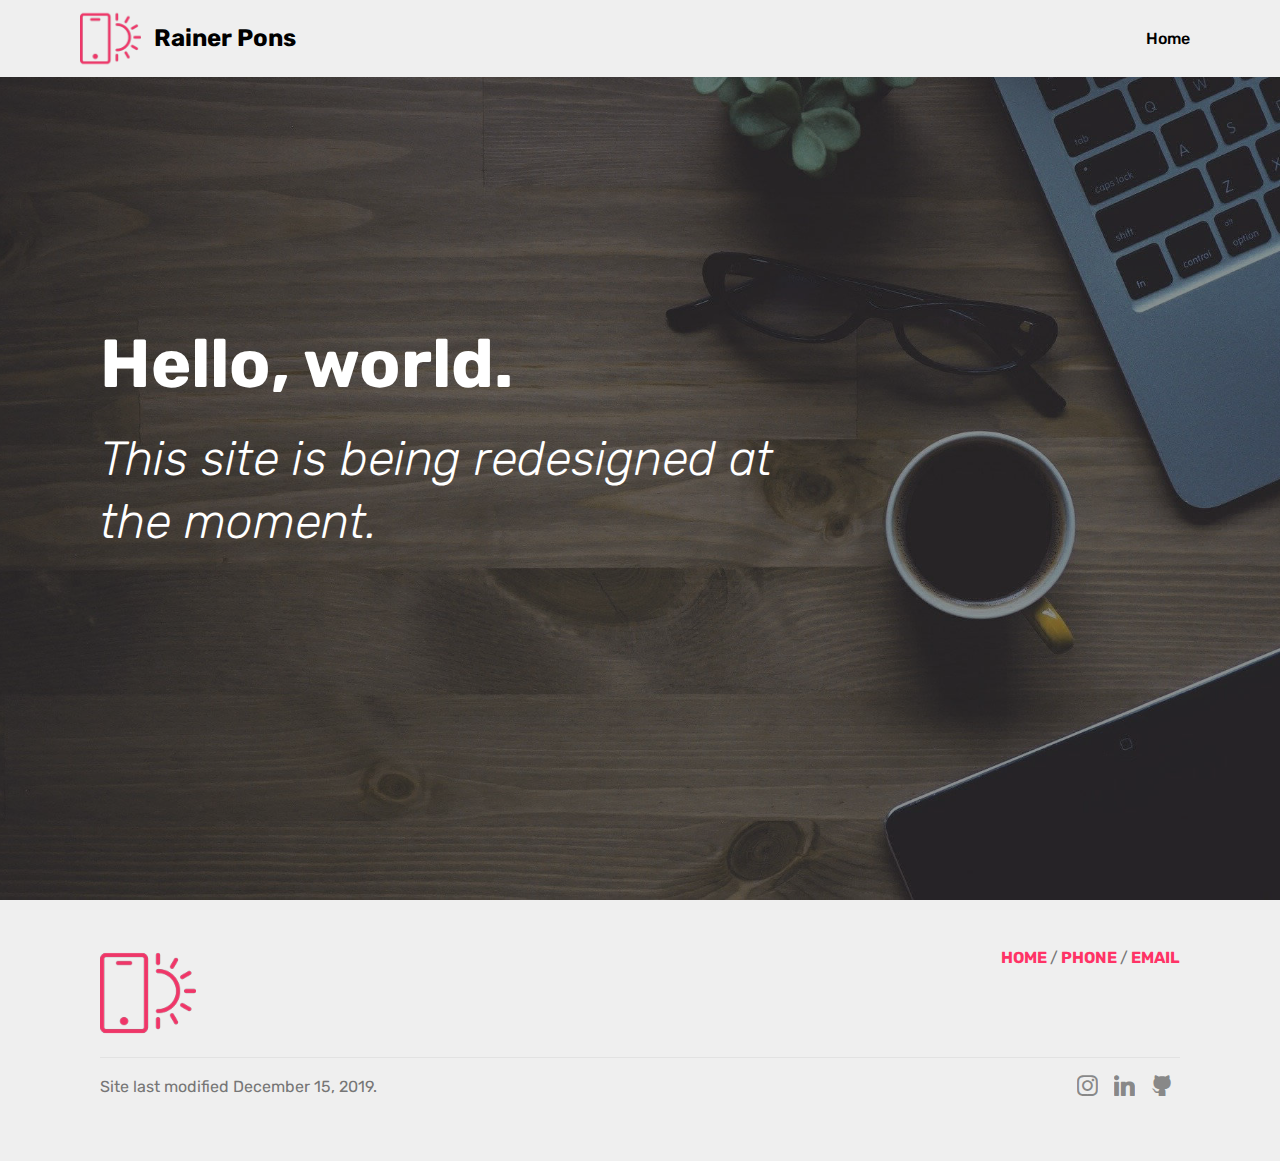
==== commit 8def2201: "Update homepage" ====
--- a/index.html
+++ b/index.html
@@ -1,440 +1,150 @@
-<!DOCTYPE html>
-<html  >
-<head>
-  <meta charset="UTF-8">
-  <meta http-equiv="X-UA-Compatible" content="IE=edge">
-  <meta name="viewport" content="width=device-width, initial-scale=1, minimum-scale=1">
-  <link rel="shortcut icon" href="assets/images/me-128x128.png" type="image/x-icon">
-  <meta name="description" content="The home page of Rainer Pons' personal website">
-  <meta name="google-site-verification" content="jcj4Dw5QGYLZRqsleDV1r0clvd2WzK-29862In0eLRA"/>
-  <title>Home</title>
-  <link rel="stylesheet" href="assets/web/assets/mobirise-icons/mobirise-icons.css">
-  <link rel="stylesheet" href="assets/tether/tether.min.css">
-  <link rel="stylesheet" href="assets/bootstrap/css/bootstrap.min.css">
-  <link rel="stylesheet" href="assets/bootstrap/css/bootstrap-grid.min.css">
-  <link rel="stylesheet" href="assets/bootstrap/css/bootstrap-reboot.min.css">
-  <link rel="stylesheet" href="assets/dropdown/css/style.css">
-  <link rel="stylesheet" href="assets/socicon/css/styles.css">
-  <link rel="stylesheet" href="assets/theme/css/style.css">
-  <link rel="stylesheet" href="assets/mobirise/css/mbr-additional.css" type="text/css">
-  
-  
-  
-</head>
-<body>
-
-<!-- Google Analytics -->
-<!-- Google Analytics -->
-<!-- Global site tag (gtag.js) - Google Analytics -->
-<script async src="https://www.googletagmanager.com/gtag/js?id=UA-118003738-1"></script>
-<script>
-  window.dataLayer = window.dataLayer || [];
-  function gtag(){dataLayer.push(arguments);}
-  gtag('js', new Date());
-
-  gtag('config', 'UA-118003738-1');
-</script>
-<!-- /Google Analytics -->
-<!-- /Google Analytics -->
-
-
-  <section class="menu cid-qUPdhkpdkd" once="menu" id="menu1-0">
-
-    
-
-    <nav class="navbar navbar-expand beta-menu navbar-dropdown align-items-center navbar-fixed-top navbar-toggleable-sm bg-color transparent">
-        <button class="navbar-toggler navbar-toggler-right" type="button" data-toggle="collapse" data-target="#navbarSupportedContent" aria-controls="navbarSupportedContent" aria-expanded="false" aria-label="Toggle navigation">
-            <div class="hamburger">
-                <span></span>
-                <span></span>
-                <span></span>
-                <span></span>
-            </div>
-        </button>
-        <div class="menu-logo">
-            <div class="navbar-brand">
-                <span class="navbar-logo">
-                    <a href="index.html">
-                         <img src="assets/images/programming-2-122x122.png" title="" style="height: 3.8rem;">
-                    </a>
-                </span>
-                <span class="navbar-caption-wrap"><a class="navbar-caption text-white display-2" href="index.html">
-                        RP</a></span>
-            </div>
-        </div>
-        <div class="collapse navbar-collapse" id="navbarSupportedContent">
-            <ul class="navbar-nav nav-dropdown nav-right" data-app-modern-menu="true"><li class="nav-item">
-                    <a class="nav-link link text-white display-4" href="index.html">
-                        
-                        Home</a>
-                </li><li class="nav-item">
-                    <a class="nav-link link text-white display-4" href="resume.html">
-                        
-                        Resume</a>
-                </li><li class="nav-item dropdown"><a class="nav-link link text-white dropdown-toggle display-4" href="portfolio.html" data-toggle="dropdown-submenu" aria-expanded="false">
-                        
-                        Portfolio</a><div class="dropdown-menu"><a class="text-white dropdown-item display-4" href="portfolio.html">View All</a><a class="text-white dropdown-item display-4" href="portfolio.html#content4-21">Web Design</a><a class="text-white dropdown-item display-4" href="portfolio.html#content4-22">Graphic Design</a><a class="text-white dropdown-item display-4" href="portfolio.html#content4-29">Photography</a></div></li>
-                <li class="nav-item"><a class="nav-link link text-white display-4" href="thesis.html">
-                        
-                        Thesis</a></li></ul>
-            
-        </div>
-    </nav>
-</section>
-
-  <section class="header9 cid-rnc6Ufgca6 mbr-fullscreen" id="header9-2y">
-
-    
-
-    <div class="mbr-overlay" style="opacity: 0.1; background-color: rgb(118, 118, 118);">
-    </div>
-
-    <div class="container">
-        <div class="media-container-column mbr-white col-lg-8 col-md-10">
-            <h1 class="mbr-section-title align-left mbr-bold pb-3 mbr-fonts-style display-1">
-                Hello, world.</h1>
-            
-            <p class="mbr-text align-left pb-3 mbr-fonts-style display-5">Techies, recruiters, and anybody else: Thanks for dropping by — <strong>scroll down</strong> to learn about my interests and qualifications.</p>
-            <div class="mbr-section-btn align-left"><a class="btn btn-md btn-success display-4" href="assets/files/resume.pdf" target="_blank">VIEW RESUME</a> <a class="btn btn-md btn-white-outline display-4" href="portfolio.html">VIEW DESIGNS</a></div>
-        </div>
-    </div>
-
-    
-</section>
-
-<section class="mbr-section content4 cid-qWNdcIeiOR" id="content4-1e">
-
-    
-
-    <div class="container">
-        <div class="media-container-row">
-            <div class="title col-12 col-md-8">
-                <h2 class="align-center pb-3 mbr-fonts-style display-2"><strong>I am Rainer Pons</strong></h2>
-                <h3 class="mbr-section-subtitle align-center mbr-light mbr-fonts-style display-5">College graduate, technical contractor, and freelance web developer based in California.</h3>
-                
-            </div>
-        </div>
-    </div>
-</section>
-
-<section class="header4 cid-r74aI3tLzu" id="header4-28">
-
-    
-
-    
-
-    <div class="container">
-        <div class="row justify-content-md-center">
-            <div class="media-content col-md-10">
-                
-                
-                <div class="mbr-text align-center mbr-white pb-3">
-                    
-                </div>
-                
-            </div>
-            <div class="mbr-figure pt-5">
-                <img src="assets/images/me-598x598.jpg" alt="Mobirise" title="" style="width: 35%;">
-            </div>
-        </div>
-    </div>
-</section>
-
-<section class="features1 cid-qUTRZaRbMz" id="features1-7">
-    
-    
-
-    
-    <div class="container">
-        <div class="media-container-row">
-
-            <div class="card p-3 col-12 col-md-6 col-lg-4">
-                <div class="card-img pb-3">
-                    <span class="mbr-iconfont mbri-briefcase" style="font-size: 73px; color: rgb(152, 205, 199); fill: rgb(152, 205, 199);"></span>
-                </div>
-                <div class="card-box">
-                    <h4 class="card-title py-3 mbr-fonts-style display-5">
-                        College Educated</h4>
-                    <p class="mbr-text mbr-fonts-style display-7">
-                        Graduated with a degree in <strong>Computational Mathematics</strong> from University of California, Santa Cruz (a top 100 school).
-                    </p>
-                </div>
-            </div>
-
-            <div class="card p-3 col-12 col-md-6 col-lg-4">
-                <div class="card-img pb-3">
-                    <span class="mbr-iconfont mbri-setting" style="font-size: 73px; color: rgb(152, 205, 199); fill: rgb(152, 205, 199);"></span>
-                </div>
-                <div class="card-box">
-                    <h4 class="card-title py-3 mbr-fonts-style display-5">Tech-Savvy</h4>
-                    <p class="mbr-text mbr-fonts-style display-7">Began coding over four years ago. Started with the <strong>computer programming</strong> language Processing and learned Java afterwards.</p>
-                </div>
-            </div>
-
-            <div class="card p-3 col-12 col-md-6 col-lg-4">
-                <div class="card-img pb-3">
-                    <span class="mbr-iconfont mbri-timer" style="font-size: 73px; color: rgb(152, 205, 199); fill: rgb(152, 205, 199);"></span>
-                </div>
-                <div class="card-box">
-                    <h4 class="card-title py-3 mbr-fonts-style display-5">
-                        Self-Starter
-                    </h4>
-                    <p class="mbr-text mbr-fonts-style display-7">Most of my technical knowledge is <strong>self-learned</strong>, whether it's databases or software or web development.</p>
-                </div>
-            </div>
-
-            
-
-        </div>
-
-    </div>
-
-</section>
-
-<section class="timeline1 cid-qUUflPqrc2" id="timeline1-h">
-
-    
-
-    
-
-    <div class="container align-center">
-        <h2 class="mbr-section-title pb-3 mbr-fonts-style display-2"><strong>
-            Timeline
-        </strong></h2>
-        
-
-        <div class="container timelines-container" mbri-timelines="">
-            <div class="row timeline-element reverse separline">      
-                 <div class="timeline-date-panel col-xs-12 col-md-6  align-left">         
-                    <div class="time-line-date-content">
-                        <p class="mbr-timeline-date mbr-fonts-style display-7">
-                            November 26, 1995<br></p>
-                    </div>
-                </div>
-           <span class="iconBackground"></span>
-            <div class="col-xs-12 col-md-6 align-right">
-                <div class="timeline-text-content">
-                    <h4 class="mbr-timeline-title pb-3 mbr-fonts-style display-5">
-                        Born
-                    </h4>
-                    <p class="mbr-timeline-text mbr-fonts-style display-7">Born in Orange County, California.<br></p>
-                 </div>
-            </div>
-            </div>
-
-            <div class="row timeline-element  separline">
-                <div class="timeline-date-panel col-xs-12 col-md-6 align-right">
-                    <div class="time-line-date-content">
-                        <p class="mbr-timeline-date mbr-fonts-style display-7">
-                            September 26, 2013</p>
-                    </div>
-                </div>
-                <span class="iconBackground"></span>
-                <div class="col-xs-12 col-md-6 align-left ">
-                    <div class="timeline-text-content">
-                        <h4 class="mbr-timeline-title pb-3 mbr-fonts-style display-5">
-                            College
-                        </h4>
-                        <p class="mbr-timeline-text mbr-fonts-style display-7">
-                            First day of instruction at the University of California, Santa Cruz.</p>
-                    </div>
-                </div>
-            </div> 
-
-
-            <div class="row timeline-element reverse separline">
-                <div class="timeline-date-panel col-xs-12 col-md-6  align-left">
-                    <div class="time-line-date-content">
-                        <p class="mbr-timeline-date mbr-fonts-style display-7">
-                            January 6, 2014</p>
-                    </div>
-                </div>
-                <span class="iconBackground"></span>
-                <div class="col-xs-12 col-md-6 align-right">
-                    <div class="timeline-text-content">
-                        <h4 class="mbr-timeline-title pb-3 mbr-fonts-style display-5">
-                            Coding
-                        </h4>      
-                        <p class="mbr-timeline-text mbr-fonts-style display-7">Started learning programming, beginning with the language Processing.</p>
-                    </div>
-                </div>
-            </div>
-
-            <div class="row timeline-element  separline">
-                <div class="timeline-date-panel col-xs-12 col-md-6 align-right">
-                    <div class="time-line-date-content">
-                        <p class="mbr-timeline-date mbr-fonts-style display-7">
-                            October 21, 2014</p>
-                    </div>
-                </div>
-                <span class="iconBackground"></span>
-                <div class="col-xs-12 col-md-6 align-left ">
-                    <div class="timeline-text-content">
-                        <h4 class="mbr-timeline-title pb-3 mbr-fonts-style display-5">
-                            Arsci
-                        </h4>
-                        <p class="mbr-timeline-text mbr-fonts-style display-7">
-                            Founded a student-led organization which hosted science-based art exhibitions.</p>
-                    </div>
-                </div>
-            </div>
-
-
-            <div class="row timeline-element reverse separline">
-                <div class="timeline-date-panel col-xs-12 col-md-6  align-left">
-                    <div class="time-line-date-content">
-                        <p class="mbr-timeline-date mbr-fonts-style display-7">
-                            September 22, 2015</p>
-                    </div>
-                </div>
-                <span class="iconBackground"></span>
-                <div class="col-xs-12 col-md-6 align-right">
-                    <div class="timeline-text-content">
-                        <h4 class="mbr-timeline-title pb-3 mbr-fonts-style display-5">Fish Rap Live</h4>
-                        <p class="mbr-timeline-text mbr-fonts-style display-7">
-                            Mentored UCSC's most read newspaper (100,000+ yearly views) in graphic design software.</p>
-                    </div>
-                </div>
-            </div>
-
-
-            <div class="row timeline-element separline">
-                <div class="timeline-date-panel col-xs-12 col-md-6 align-right">
-                    <div class="time-line-date-content">
-                       <p class="mbr-timeline-date mbr-fonts-style display-7">
-                            April 3, 2017</p>
-                    </div>
-                </div>
-                <span class="iconBackground"></span>
-                <div class="col-xs-12 col-md-6 align-left ">
-                    <div class="timeline-text-content">
-                        <h4 class="mbr-timeline-title pb-3 mbr-fonts-style display-5">
-                            Thesis
-                        </h4>
-                        <p class="mbr-timeline-text mbr-fonts-style display-7">
-                            Started researching for a presentation on the mathematical field of complex analysis.</p>
-                    </div>
-                </div>
-            </div>
-
-            <div class="row timeline-element reverse separline">
-                <div class="timeline-date-panel col-xs-12 col-md-6  align-left">
-                    <div class="time-line-date-content">
-                        <p class="mbr-timeline-date mbr-fonts-style display-7">
-                           June 17, 2017</p>
-                    </div>
-                </div>
-                <span class="iconBackground"></span>
-                <div class="col-xs-12 col-md-6 align-right">
-                    <div class="timeline-text-content">
-                        <h4 class="mbr-timeline-title pb-3 mbr-fonts-style display-5">
-                            Graduation
-                        </h4>
-                        <p class="mbr-timeline-text mbr-fonts-style display-7">
-                            Received my <strong>Bachelor's degree</strong> from the University of California, Santa Cruz.</p>
-                    </div>
-                </div>
-            </div>
-
-            <div class="row timeline-element separline">
-                <div class="timeline-date-panel col-xs-12 col-md-6 align-right">
-                    <div class="time-line-date-content">
-                        <p class="mbr-timeline-date mbr-fonts-style display-7">
-                           September 5, 2018</p>
-                    </div>
-                </div>
-                <span class="iconBackground"></span>
-                <div class="col-xs-12 col-md-6 align-left ">
-                    <div class="timeline-text-content">
-                        <h4 class="mbr-timeline-title pb-3 mbr-fonts-style display-5">Outlet Tek</h4>
-                        <p class="mbr-timeline-text mbr-fonts-style display-7">Hired as a <strong>Technical Contractor</strong> by local IT company in San Andreas, California.</p>
-                    </div>
-                </div>
-            </div>
-
-            <div class="row timeline-element reverse">
-                <div class="timeline-date-panel col-xs-12 col-md-6  align-left">
-                    <div class="time-line-date-content">
-                        <p class="mbr-timeline-date mbr-fonts-style display-7">
-                           October 16, 2018</p>
-                    </div>
-                </div>
-                <span class="iconBackground"></span>
-                <div class="col-xs-12 col-md-6 align-right">
-                    <div class="timeline-text-content">
-                        <h4 class="mbr-timeline-title pb-3 mbr-fonts-style display-5">
-                            The Decorative Rock Network</h4>
-
-                        <p class="mbr-timeline-text mbr-fonts-style display-7">Taken on as a <strong>Freelance Web Developer</strong> by decorative rock company in Wallace, California.</p>
-                    </div>
-                </div>
-            </div>
-
-            
-
-            
-
-            
-        </div>
-    </div>
-</section>
-
-<section once="" class="cid-qUUfFLVKGO mbr-reveal" id="footer7-n">
-
-    
-
-    
-
-    <div class="container">
-        <div class="media-container-row align-center mbr-white">
-            <div class="row row-links">
-                <ul class="foot-menu">
-                    
-                    
-                    
-                    
-                    
-                <li class="foot-menu-item mbr-fonts-style display-7"><a href="index.html"><strong>Home</strong></a></li><li class="foot-menu-item mbr-fonts-style display-7"><a href="portfolio.html"><strong>Portfolio</strong></a></li><li class="foot-menu-item mbr-fonts-style display-7"><a href="resume.html"><strong>Resume</strong></a></li><li class="foot-menu-item mbr-fonts-style display-7"><a href="thesis.html"><strong>Thesis</strong></a></li><li class="foot-menu-item mbr-fonts-style display-7"><a href="mailto:rainerpons11@gmail.com"><strong>Email</strong></a></li><li class="foot-menu-item mbr-fonts-style display-7"><a href="tel:+1-714-4723456"><strong>Phone</strong></a></li></ul>
-            </div>
-            <div class="row social-row">
-                <div class="social-list align-right pb-2">
-                    
-                    
-                    
-                    
-                    
-                    
-                <div class="soc-item">
-                        <a href="https://www.linkedin.com/in/rainerpons/" target="_blank">
-                            <span class="mbr-iconfont mbr-iconfont-social socicon-linkedin socicon"></span>
-                        </a>
-                    </div><div class="soc-item">
-                        <a href="https://github.com/rainerpons/" target="_blank">
-                            <span class="mbr-iconfont mbr-iconfont-social socicon-github socicon"></span>
-                        </a>
-                    </div><div class="soc-item">
-                        <a href="https://angel.co/rainerpons" target="_blank">
-                            <span class="mbr-iconfont mbr-iconfont-social socicon-angellist socicon"></span>
-                        </a>
-                    </div></div>
-            </div>
-            <div class="row row-copirayt">
-                <p class="mbr-text mb-0 mbr-fonts-style mbr-white align-center display-7">Site last modified on April 9, 2019</p>
-            </div>
-        </div>
-    </div>
-</section>
-
-
-  <script src="assets/web/assets/jquery/jquery.min.js"></script>
-  <script src="assets/popper/popper.min.js"></script>
-  <script src="assets/tether/tether.min.js"></script>
-  <script src="assets/bootstrap/js/bootstrap.min.js"></script>
-  <script src="assets/smoothscroll/smooth-scroll.js"></script>
-  <script src="assets/dropdown/js/script.min.js"></script>
-  <script src="assets/touchswipe/jquery.touch-swipe.min.js"></script>
-  <script src="assets/theme/js/script.js"></script>
-  
-  
-</body>
-</html>
+<!DOCTYPE html>
+<html  >
+<head>
+  <!-- Site made with Mobirise Website Builder v4.11.6, https://mobirise.com -->
+  <meta charset="UTF-8">
+  <meta http-equiv="X-UA-Compatible" content="IE=edge">
+  <meta name="generator" content="Mobirise v4.11.6, mobirise.com">
+  <meta name="viewport" content="width=device-width, initial-scale=1, minimum-scale=1">
+  <link rel="shortcut icon" href="assets/images/logo2.png" type="image/x-icon">
+  <meta name="description" content="Rainer Pons: web developer and film photographer.">
+  
+  <title>Home</title>
+  <link rel="stylesheet" href="assets/web/assets/mobirise-icons/mobirise-icons.css">
+  <link rel="stylesheet" href="assets/bootstrap/css/bootstrap.min.css">
+  <link rel="stylesheet" href="assets/bootstrap/css/bootstrap-grid.min.css">
+  <link rel="stylesheet" href="assets/bootstrap/css/bootstrap-reboot.min.css">
+  <link rel="stylesheet" href="assets/tether/tether.min.css">
+  <link rel="stylesheet" href="assets/dropdown/css/style.css">
+  <link rel="stylesheet" href="assets/socicon/css/styles.css">
+  <link rel="stylesheet" href="assets/theme/css/style.css">
+  <link rel="preload" as="style" href="assets/mobirise/css/mbr-additional.css"><link rel="stylesheet" href="assets/mobirise/css/mbr-additional.css" type="text/css">
+  
+  
+  
+</head>
+<body>
+  <section class="menu cid-rKI672cmvf" once="menu" id="menu2-16">
+
+    
+
+    <nav class="navbar navbar-expand beta-menu navbar-dropdown align-items-center navbar-toggleable-sm">
+        <button class="navbar-toggler navbar-toggler-right" type="button" data-toggle="collapse" data-target="#navbarSupportedContent" aria-controls="navbarSupportedContent" aria-expanded="false" aria-label="Toggle navigation">
+            <div class="hamburger">
+                <span></span>
+                <span></span>
+                <span></span>
+                <span></span>
+            </div>
+        </button>
+        <div class="menu-logo">
+            <div class="navbar-brand">
+                <span class="navbar-logo">
+                    <a href="https://rainerpons.com">
+                        <img src="assets/images/logo2.png" alt="Mobirise" title="" style="height: 3.8rem;">
+                    </a>
+                </span>
+                <span class="navbar-caption-wrap"><a class="navbar-caption text-black display-5" href="https://rainerpons.com">
+                        Rainer Pons</a></span>
+            </div>
+        </div>
+        <div class="collapse navbar-collapse" id="navbarSupportedContent">
+            <ul class="navbar-nav nav-dropdown nav-right" data-app-modern-menu="true"><li class="nav-item">
+                    <a class="nav-link link text-black display-4" href="https://rainerpons.com">
+                        Home</a>
+                </li></ul>
+            
+        </div>
+    </nav>
+</section>
+
+<section class="engine"><a href="https://mobirise.info/a">online website builder</a></section><section class="header9 cid-rKI672GFmj mbr-fullscreen" id="header9-17">
+
+    
+
+    <div class="mbr-overlay" style="opacity: 0.5; background-color: rgb(35, 35, 35);">
+    </div>
+
+    <div class="container">
+        <div class="media-container-column mbr-white col-lg-8 col-md-10">
+            <h1 class="mbr-section-title align-left mbr-bold pb-3 mbr-fonts-style display-1">Hello, world.</h1>
+            <h3 class="mbr-section-subtitle align-left mbr-light pb-3 mbr-fonts-style display-2">This site is being redesigned at the moment.</h3>
+            
+            
+        </div>
+    </div>
+
+    
+</section>
+
+<section class="cid-rKI6735EHl" id="footer5-18">
+
+    
+
+    
+
+    <div class="container">
+        <div class="media-container-row">
+            <div class="col-md-3">
+                <div class="media-wrap">
+                    <a href="https://rainerpons.com">
+                       <img src="assets/images/logo2.png" alt="Mobirise" title="">
+                    </a>
+                </div>
+            </div>
+            <div class="col-md-9">
+                <p class="mbr-text align-right links mbr-fonts-style display-7"><strong><a href="http://rainerpons.com"><b>HOME</b></a>&nbsp;</strong>/<strong> <a href="tel:+1-714-4723456"><b>PHONE</b></a> </strong>/<strong> <a href="mailto:rainerpons11@gmail.com"><b>EMAIL</b></a></strong></p>
+            </div>
+        </div>
+        <div class="footer-lower">
+            <div class="media-container-row">
+                <div class="col-md-12">
+                    <hr>
+                </div>
+            </div>
+            <div class="media-container-row mbr-white">
+                <div class="col-md-6 copyright">
+                    <p class="mbr-text mbr-fonts-style display-7">
+                        Site last modified December 15, 2019.</p>
+                </div>
+                <div class="col-md-6">
+                    <div class="social-list align-right">
+                        <div class="soc-item">
+                            <a href="http://instagram.com/r__pons" target="_blank">
+                                <span class="mbr-iconfont mbr-iconfont-social socicon-instagram socicon"></span>
+                            </a>
+                        </div>
+                        <div class="soc-item">
+                            
+                                <a href="http://linkedin.com/in/rainerpons"><span class="mbr-iconfont mbr-iconfont-social socicon-linkedin socicon"></span></a>
+                            
+                        </div>
+                        <div class="soc-item">
+                            <a href="https://github.com/rainerpons" target="_blank">
+                                <span class="mbr-iconfont mbr-iconfont-social socicon-github socicon"></span>
+                            </a>
+                        </div>
+                        
+                        
+                        
+                    </div>
+                </div>
+            </div>
+        </div>
+    </div>
+</section>
+
+
+  <script src="assets/web/assets/jquery/jquery.min.js"></script>
+  <script src="assets/popper/popper.min.js"></script>
+  <script src="assets/bootstrap/js/bootstrap.min.js"></script>
+  <script src="assets/tether/tether.min.js"></script>
+  <script src="assets/smoothscroll/smooth-scroll.js"></script>
+  <script src="assets/dropdown/js/nav-dropdown.js"></script>
+  <script src="assets/dropdown/js/navbar-dropdown.js"></script>
+  <script src="assets/touchswipe/jquery.touch-swipe.min.js"></script>
+  <script src="assets/theme/js/script.js"></script>
+  
+  
+</body>
+</html>--- a/assets/web/assets/mobirise-icons/mobirise-icons.css
+++ b/assets/web/assets/mobirise-icons/mobirise-icons.css
@@ -7,6 +7,7 @@
     url('mobirise-icons.svg?spat4u#MobiriseIcons') format('svg');
   font-weight: normal;
   font-style: normal;
+  font-display: swap;
 }
 
 [class^="mbri-"], [class*=" mbri-"] {
--- a/assets/socicon/css/styles.css
+++ b/assets/socicon/css/styles.css
@@ -9,7 +9,7 @@
     url("../fonts/socicon.svg#socicon") format("svg");
   font-weight: normal;
   font-style: normal;
-
+  font-display:swap;
 }
 
 [data-icon]:before {
--- a/assets/theme/css/style.css
+++ b/assets/theme/css/style.css
@@ -5,6 +5,10 @@
 section {
   background-color: #eeeeee; }
 
+body {
+  font-style: normal;
+  line-height: 1.5; }
+
 section,
 .container,
 .container-fluid {
@@ -14,8 +18,36 @@
 a.mbr-iconfont:hover {
   text-decoration: none; }
 
-.article .lead p, .article .lead ul, .article .lead ol, .article .lead pre, .article .lead blockquote {
+.article .lead p,
+.article .lead ul,
+.article .lead ol,
+.article .lead pre,
+.article .lead blockquote {
   margin-bottom: 0; }
+
+ul,
+ol,
+pre,
+blockquote {
+  margin-bottom: 2.3125rem; }
+
+pre {
+  background: #f4f4f4;
+  padding: 10px 24px;
+  white-space: pre-wrap; }
+
+.inactive {
+  -webkit-user-select: none;
+  -moz-user-select: none;
+  -ms-user-select: none;
+  user-select: none;
+  pointer-events: none;
+  -webkit-user-drag: none;
+  user-drag: none; }
+
+.mbr-section__comments .row {
+  justify-content: center;
+  -webkit-justify-content: center; }
 
 a {
   font-style: normal;
@@ -30,14 +62,39 @@
 body {
   color: #232323; }
 
-h1, h2, h3, h4, h5, h6,
-.h1, .h2, .h3, .h4, .h5, .h6,
-.display-1, .display-2, .display-3, .display-4 {
+h1,
+h2,
+h3,
+h4,
+h5,
+h6,
+.h1,
+.h2,
+.h3,
+.h4,
+.h5,
+.h6,
+.display-1,
+.display-2,
+.display-3,
+.display-4 {
   line-height: 1;
   word-break: break-word;
   word-wrap: break-word; }
 
-b, strong {
+.mbr-section-title {
+  font-style: normal;
+  line-height: 1.2; }
+
+.mbr-section-subtitle {
+  line-height: 1.3; }
+
+.mbr-text {
+  font-style: normal;
+  line-height: 1.6; }
+
+b,
+strong {
   font-weight: bold; }
 
 blockquote {
@@ -50,7 +107,7 @@
   transition-delay: 9999s;
   transition-property: background-color, color; }
 
-textarea[type="hidden"] {
+textarea[type='hidden'] {
   display: none; }
 
 body {
@@ -98,7 +155,11 @@
   text-align: right; }
 
 @media (max-width: 767px) {
-  .align-left, .align-center, .align-right, .mbr-section-btn, .mbr-section-title {
+  .align-left,
+  .align-center,
+  .align-right,
+  .mbr-section-btn,
+  .mbr-section-title {
     text-align: center; } }
 /*! Font-weight  */
 .mbr-light {
@@ -180,13 +241,17 @@
 figure[mbr-media-size] {
   transition: width 0.1s; }
 
-.mbr-figure img, .mbr-figure iframe {
+.mbr-figure img,
+.mbr-figure iframe {
   display: block;
   width: 100%; }
 
 .card {
   background-color: transparent;
   border: none; }
+
+.card-box {
+  width: 100%; }
 
 .card-img {
   text-align: center;
@@ -206,7 +271,8 @@
 .media-container > div {
   max-width: 100%; }
 
-.mbr-figure img, .card-img img {
+.mbr-figure img,
+.card-img img {
   width: 100%; }
 
 @media (max-width: 991px) {
@@ -219,21 +285,69 @@
   .mbr-figure {
     width: 100% !important; } }
 /*! Buttons */
+.btn {
+  font-weight: 500;
+  border-width: 2px;
+  font-style: normal;
+  letter-spacing: 1px;
+  margin: .4rem .8rem;
+  white-space: normal;
+  -webkit-transition: all .3s ease-in-out;
+  -moz-transition: all .3s ease-in-out;
+  transition: all .3s ease-in-out;
+  display: inline-flex;
+  align-items: center;
+  justify-content: center;
+  word-break: break-word;
+  -webkit-align-items: center;
+  -webkit-justify-content: center;
+  display: -webkit-inline-flex; }
+
+.btn-sm {
+  font-weight: 500;
+  letter-spacing: 1px;
+  -webkit-transition: all .3s ease-in-out;
+  -moz-transition: all .3s ease-in-out;
+  transition: all .3s ease-in-out; }
+
+.btn-md {
+  font-weight: 500;
+  letter-spacing: 1px;
+  margin: .4rem .8rem !important;
+  -webkit-transition: all .3s ease-in-out;
+  -moz-transition: all .3s ease-in-out;
+  transition: all .3s ease-in-out; }
+
+.btn-lg {
+  font-weight: 500;
+  letter-spacing: 1px;
+  margin: .4rem .8rem !important;
+  -webkit-transition: all .3s ease-in-out;
+  -moz-transition: all .3s ease-in-out;
+  transition: all .3s ease-in-out; }
+
 .mbr-section-btn {
-  margin-left: -.25rem;
-  margin-right: -.25rem;
+  margin-left: -0.25rem;
+  margin-right: -0.25rem;
   font-size: 0; }
 
 nav .mbr-section-btn {
   margin-left: 0rem;
   margin-right: 0rem; }
 
+.btn-form {
+  border-radius: 0; }
+  .btn-form:hover {
+    cursor: pointer; }
+
 /*! Btn icon margin */
-.btn .mbr-iconfont, .btn.btn-sm .mbr-iconfont {
+.btn .mbr-iconfont,
+.btn.btn-sm .mbr-iconfont {
   cursor: pointer;
   margin-right: 0.5rem; }
 
-.btn.btn-md .mbr-iconfont, .btn.btn-md .mbr-iconfont {
+.btn.btn-md .mbr-iconfont,
+.btn.btn-md .mbr-iconfont {
   margin-right: 0.8rem; }
 
 .mbr-regular {
@@ -245,7 +359,7 @@
 .mbr-bold {
   font-weight: 700; }
 
-[type="submit"] {
+[type='submit'] {
   -webkit-appearance: none; }
 
 /*! Full-screen */
@@ -272,7 +386,65 @@
     width: 100%;
     height: 100%; }
 
+.mbr-overlay {
+  background-color: #000;
+  bottom: 0;
+  left: 0;
+  opacity: .5;
+  position: absolute;
+  right: 0;
+  top: 0;
+  z-index: 0;
+  pointer-events: none; }
+
 /* Form */
+blockquote {
+  font-style: italic;
+  padding: 10px 0 10px 20px;
+  font-size: 1.09rem;
+  position: relative;
+  border-width: 3px; }
+
+.form-control {
+  background-color: #f5f5f5;
+  box-shadow: none;
+  color: #565656;
+  line-height: 1.43;
+  min-height: 3.5em;
+  padding: 1.07em .5em; }
+  .form-control, .form-control:focus {
+    border: 1px solid #e8e8e8; }
+  .form-active .form-control:invalid {
+    border-color: red; }
+
+.form-control-label {
+  position: relative;
+  cursor: pointer;
+  margin-bottom: .357em;
+  padding: 0; }
+
+.alert {
+  color: #ffffff;
+  border-radius: 0;
+  border: 0;
+  font-size: .875rem;
+  line-height: 1.5;
+  margin-bottom: 1.875rem;
+  padding: 1.25rem;
+  position: relative; }
+  .alert.alert-form::after {
+    background-color: inherit;
+    bottom: -7px;
+    content: "";
+    display: block;
+    height: 14px;
+    left: 50%;
+    margin-left: -7px;
+    position: absolute;
+    transform: rotate(45deg);
+    width: 14px;
+    -webkit-transform: rotate(45deg); }
+
 .form-asterisk {
   font-family: initial;
   position: absolute;
@@ -280,6 +452,27 @@
   font-weight: normal; }
 
 /*! Scroll to top arrow */
+#scrollToTop a i:before {
+  content: '';
+  position: absolute;
+  height: 40%;
+  top: 25%;
+  background: #fff;
+  width: 2px;
+  left: calc(50% - 1px); }
+#scrollToTop a i:after {
+  content: '';
+  position: absolute;
+  display: block;
+  border-top: 2px solid #fff;
+  border-right: 2px solid #fff;
+  width: 40%;
+  height: 40%;
+  left: 30%;
+  bottom: 30%;
+  transform: rotate(135deg);
+  -webkit-transform: rotate(135deg); }
+
 .mbr-arrow-up {
   bottom: 25px;
   right: 90px;
@@ -301,7 +494,7 @@
   outline-style: none !important;
   position: relative;
   text-decoration: none;
-  transition: all .3s ease-in-out;
+  transition: all 0.3s ease-in-out;
   cursor: pointer;
   text-align: center; }
   .mbr-arrow-up a:hover {
@@ -314,7 +507,7 @@
   color: #fff; }
 
 .mbr-arrow-up-icon::before {
-  content: "\203a";
+  content: '\203a';
   display: inline-block;
   font-family: serif;
   font-size: 32px;
@@ -405,22 +598,39 @@
     display: -webkit-flex; }
   .menu .navbar-brand .navbar-logo img {
     display: -webkit-flex; }
-@media (min-width: 768px) and (max-width: 991px) {
+@media (min-width: 768px) and (max-width: 1023px) {
   .menu .navbar-toggleable-sm .navbar-nav {
     display: -webkit-box;
     display: -webkit-flex;
     display: -ms-flexbox; } }
-@media (min-width: 992px) {
+@media (max-width: 1023px) {
+  .menu .navbar-collapse {
+    max-height: 93.5vh; }
+    .menu .navbar-collapse.show {
+      overflow: auto; } }
+@media (min-width: 1024px) {
   .menu .navbar-nav.nav-dropdown {
     display: -webkit-flex; }
   .menu .navbar-toggleable-sm .navbar-collapse {
-    display: -webkit-flex !important; } }
+    display: -webkit-flex !important; }
+  .menu .collapsed .navbar-collapse {
+    max-height: 93.5vh; }
+    .menu .collapsed .navbar-collapse.show {
+      overflow: auto; } }
 @media (max-width: 767px) {
   .menu .navbar-collapse {
-    max-height: 80vh; }
-  .menu .dropdown-menu {
-    max-height: 60vh; } }
-
+    max-height: 80vh; } }
+
+/* Others*/
+.note-check a[data-value=Rubik] {
+  font-style: normal; }
+
+.mbr-arrow a {
+  color: #ffffff; }
+
+@media (max-width: 767px) {
+  .mbr-arrow {
+    display: none; } }
 .navbar {
   display: -webkit-flex;
   -webkit-flex-wrap: wrap;
@@ -430,13 +640,10 @@
 .navbar-collapse {
   -webkit-flex-basis: 100%;
   -webkit-flex-grow: 1;
-  -webkit-align-items: center;
-  max-height: 93.5vh; }
-  .navbar-collapse.show {
-    overflow: auto; }
+  -webkit-align-items: center; }
 
 .nav-dropdown .link {
-  padding: .667em 1.667em !important;
+  padding: 0.667em 1.667em !important;
   margin: 0 !important; }
 
 .nav {
@@ -470,8 +677,11 @@
 .media {
   display: -webkit-flex; }
 
+.form-group:focus {
+  outline: none; }
+
 .jq-selectbox__select {
-  padding: 1.07em .5em;
+  padding: 1.07em 0.5em;
   position: absolute;
   top: 0;
   left: 0;
@@ -487,7 +697,366 @@
   transform: translateY(-50%); }
 
 .jq-selectbox li {
-  padding: 1.07em .5em; }
+  padding: 1.07em 0.5em; }
+
+input[type='range'] {
+  padding-left: 0 !important;
+  padding-right: 0 !important; }
+
+.modal-dialog,
+.modal-content {
+  height: 100%; }
+
+.modal-dialog .carousel-inner {
+  height: calc(100vh - 1.75rem); }
+  @media (max-width: 575px) {
+    .modal-dialog .carousel-inner {
+      height: calc(100vh - 1rem); } }
+
+.carousel-item {
+  text-align: center; }
+
+.carousel-item img {
+  margin: auto; }
+
+.navbar-toggler {
+  -webkit-align-self: flex-start;
+  -ms-flex-item-align: start;
+  align-self: flex-start;
+  padding: 0.25rem 0.75rem;
+  font-size: 1.25rem;
+  line-height: 1;
+  background: transparent;
+  border: 1px solid transparent;
+  -webkit-border-radius: 0.25rem;
+  border-radius: 0.25rem; }
+
+.navbar-toggler:focus,
+.navbar-toggler:hover {
+  text-decoration: none; }
+
+.navbar-toggler-icon {
+  display: inline-block;
+  width: 1.5em;
+  height: 1.5em;
+  vertical-align: middle;
+  content: '';
+  background: no-repeat center center;
+  -webkit-background-size: 100% 100%;
+  -o-background-size: 100% 100%;
+  background-size: 100% 100%; }
+
+.navbar-toggler-left {
+  position: absolute;
+  left: 1rem; }
+
+.navbar-toggler-right {
+  position: absolute;
+  right: 1rem; }
+
+@media (max-width: 575px) {
+  .navbar-toggleable .navbar-nav .dropdown-menu {
+    position: static;
+    float: none; }
+
+  .navbar-toggleable > .container {
+    padding-right: 0;
+    padding-left: 0; } }
+@media (min-width: 576px) {
+  .navbar-toggleable {
+    -webkit-box-orient: horizontal;
+    -webkit-box-direction: normal;
+    -webkit-flex-direction: row;
+    -ms-flex-direction: row;
+    flex-direction: row;
+    -webkit-flex-wrap: nowrap;
+    -ms-flex-wrap: nowrap;
+    flex-wrap: nowrap;
+    -webkit-box-align: center;
+    -webkit-align-items: center;
+    -ms-flex-align: center;
+    align-items: center; }
+
+  .navbar-toggleable .navbar-nav {
+    -webkit-box-orient: horizontal;
+    -webkit-box-direction: normal;
+    -webkit-flex-direction: row;
+    -ms-flex-direction: row;
+    flex-direction: row; }
+
+  .navbar-toggleable .navbar-nav .nav-link {
+    padding-right: 0.5rem;
+    padding-left: 0.5rem; }
+
+  .navbar-toggleable > .container {
+    display: -webkit-box;
+    display: -webkit-flex;
+    display: -ms-flexbox;
+    display: flex;
+    -webkit-flex-wrap: nowrap;
+    -ms-flex-wrap: nowrap;
+    flex-wrap: nowrap;
+    -webkit-box-align: center;
+    -webkit-align-items: center;
+    -ms-flex-align: center;
+    align-items: center; }
+
+  .navbar-toggleable .navbar-collapse {
+    display: -webkit-box !important;
+    display: -webkit-flex !important;
+    display: -ms-flexbox !important;
+    display: flex !important;
+    width: 100%; }
+
+  .navbar-toggleable .navbar-toggler {
+    display: none; } }
+@media (max-width: 767px) {
+  .navbar-toggleable-sm .navbar-nav .dropdown-menu {
+    position: static;
+    float: none; }
+
+  .navbar-toggleable-sm > .container {
+    padding-right: 0;
+    padding-left: 0; } }
+@media (min-width: 768px) {
+  .navbar-toggleable-sm {
+    -webkit-box-orient: horizontal;
+    -webkit-box-direction: normal;
+    -webkit-flex-direction: row;
+    -ms-flex-direction: row;
+    flex-direction: row;
+    -webkit-flex-wrap: nowrap;
+    -ms-flex-wrap: nowrap;
+    flex-wrap: nowrap;
+    -webkit-box-align: center;
+    -webkit-align-items: center;
+    -ms-flex-align: center;
+    align-items: center; }
+
+  .navbar-toggleable-sm .navbar-nav {
+    -webkit-box-orient: horizontal;
+    -webkit-box-direction: normal;
+    -webkit-flex-direction: row;
+    -ms-flex-direction: row;
+    flex-direction: row; }
+
+  .navbar-toggleable-sm .navbar-nav .nav-link {
+    padding-right: 0.5rem;
+    padding-left: 0.5rem; }
+
+  .navbar-toggleable-sm > .container {
+    display: -webkit-box;
+    display: -webkit-flex;
+    display: -ms-flexbox;
+    display: flex;
+    -webkit-flex-wrap: nowrap;
+    -ms-flex-wrap: nowrap;
+    flex-wrap: nowrap;
+    -webkit-box-align: center;
+    -webkit-align-items: center;
+    -ms-flex-align: center;
+    align-items: center; }
+
+  .navbar-toggleable-sm .navbar-collapse {
+    display: none;
+    width: 100%; }
+
+  .navbar-toggleable-sm .navbar-toggler {
+    display: none; } }
+@media (max-width: 1023px) {
+  .navbar-toggleable-md .navbar-nav .dropdown-menu {
+    position: static;
+    float: none; }
+
+  .navbar-toggleable-md > .container {
+    padding-right: 0;
+    padding-left: 0; } }
+@media (min-width: 1024px) {
+  .navbar-toggleable-md {
+    -webkit-box-orient: horizontal;
+    -webkit-box-direction: normal;
+    -webkit-flex-direction: row;
+    -ms-flex-direction: row;
+    flex-direction: row;
+    -webkit-flex-wrap: nowrap;
+    -ms-flex-wrap: nowrap;
+    flex-wrap: nowrap;
+    -webkit-box-align: center;
+    -webkit-align-items: center;
+    -ms-flex-align: center;
+    align-items: center; }
+
+  .navbar-toggleable-md .navbar-nav {
+    -webkit-box-orient: horizontal;
+    -webkit-box-direction: normal;
+    -webkit-flex-direction: row;
+    -ms-flex-direction: row;
+    flex-direction: row; }
+
+  .navbar-toggleable-md .navbar-nav .nav-link {
+    padding-right: 0.5rem;
+    padding-left: 0.5rem; }
+
+  .navbar-toggleable-md > .container {
+    display: -webkit-box;
+    display: -webkit-flex;
+    display: -ms-flexbox;
+    display: flex;
+    -webkit-flex-wrap: nowrap;
+    -ms-flex-wrap: nowrap;
+    flex-wrap: nowrap;
+    -webkit-box-align: center;
+    -webkit-align-items: center;
+    -ms-flex-align: center;
+    align-items: center; }
+
+  .navbar-toggleable-md .navbar-collapse {
+    display: -webkit-box !important;
+    display: -webkit-flex !important;
+    display: -ms-flexbox !important;
+    display: flex !important;
+    width: 100%; }
+
+  .navbar-toggleable-md .navbar-toggler {
+    display: none; } }
+@media (max-width: 1199px) {
+  .navbar-toggleable-lg .navbar-nav .dropdown-menu {
+    position: static;
+    float: none; }
+
+  .navbar-toggleable-lg > .container {
+    padding-right: 0;
+    padding-left: 0; } }
+@media (min-width: 1200px) {
+  .navbar-toggleable-lg {
+    -webkit-box-orient: horizontal;
+    -webkit-box-direction: normal;
+    -webkit-flex-direction: row;
+    -ms-flex-direction: row;
+    flex-direction: row;
+    -webkit-flex-wrap: nowrap;
+    -ms-flex-wrap: nowrap;
+    flex-wrap: nowrap;
+    -webkit-box-align: center;
+    -webkit-align-items: center;
+    -ms-flex-align: center;
+    align-items: center; }
+
+  .navbar-toggleable-lg .navbar-nav {
+    -webkit-box-orient: horizontal;
+    -webkit-box-direction: normal;
+    -webkit-flex-direction: row;
+    -ms-flex-direction: row;
+    flex-direction: row; }
+
+  .navbar-toggleable-lg .navbar-nav .nav-link {
+    padding-right: 0.5rem;
+    padding-left: 0.5rem; }
+
+  .navbar-toggleable-lg > .container {
+    display: -webkit-box;
+    display: -webkit-flex;
+    display: -ms-flexbox;
+    display: flex;
+    -webkit-flex-wrap: nowrap;
+    -ms-flex-wrap: nowrap;
+    flex-wrap: nowrap;
+    -webkit-box-align: center;
+    -webkit-align-items: center;
+    -ms-flex-align: center;
+    align-items: center; }
+
+  .navbar-toggleable-lg .navbar-collapse {
+    display: -webkit-box !important;
+    display: -webkit-flex !important;
+    display: -ms-flexbox !important;
+    display: flex !important;
+    width: 100%; }
+
+  .navbar-toggleable-lg .navbar-toggler {
+    display: none; } }
+.navbar-toggleable-xl {
+  -webkit-box-orient: horizontal;
+  -webkit-box-direction: normal;
+  -webkit-flex-direction: row;
+  -ms-flex-direction: row;
+  flex-direction: row;
+  -webkit-flex-wrap: nowrap;
+  -ms-flex-wrap: nowrap;
+  flex-wrap: nowrap;
+  -webkit-box-align: center;
+  -webkit-align-items: center;
+  -ms-flex-align: center;
+  align-items: center; }
+
+.navbar-toggleable-xl .navbar-nav .dropdown-menu {
+  position: static;
+  float: none; }
+
+.navbar-toggleable-xl > .container {
+  padding-right: 0;
+  padding-left: 0; }
+
+.navbar-toggleable-xl .navbar-nav {
+  -webkit-box-orient: horizontal;
+  -webkit-box-direction: normal;
+  -webkit-flex-direction: row;
+  -ms-flex-direction: row;
+  flex-direction: row; }
+
+.navbar-toggleable-xl .navbar-nav .nav-link {
+  padding-right: 0.5rem;
+  padding-left: 0.5rem; }
+
+.navbar-toggleable-xl > .container {
+  display: -webkit-box;
+  display: -webkit-flex;
+  display: -ms-flexbox;
+  display: flex;
+  -webkit-flex-wrap: nowrap;
+  -ms-flex-wrap: nowrap;
+  flex-wrap: nowrap;
+  -webkit-box-align: center;
+  -webkit-align-items: center;
+  -ms-flex-align: center;
+  align-items: center; }
+
+.navbar-toggleable-xl .navbar-collapse {
+  display: -webkit-box !important;
+  display: -webkit-flex !important;
+  display: -ms-flexbox !important;
+  display: flex !important;
+  width: 100%; }
+
+.navbar-toggleable-xl .navbar-toggler {
+  display: none; }
+
+.card-img {
+  width: auto; }
+
+.menu .navbar.collapsed:not(.beta-menu) {
+  flex-direction: column;
+  -webkit-flex-direction: column; }
+
+.carousel-item.active,
+.carousel-item-next,
+.carousel-item-prev {
+  display: -webkit-box;
+  display: -webkit-flex;
+  display: -ms-flexbox;
+  display: flex; }
+
+.note-air-layout .dropup .dropdown-menu,
+.note-air-layout .navbar-fixed-bottom .dropdown .dropdown-menu {
+  bottom: initial !important; }
+
+html,
+body {
+  height: auto;
+  min-height: 100vh; }
+
+.dropup .dropdown-toggle::after {
+  display: none; }
 
 /*# sourceMappingURL=style.css.map */
 .engine {
--- a/assets/mobirise/css/mbr-additional.css
+++ b/assets/mobirise/css/mbr-additional.css
@@ -1,27 +1,16 @@
-@import url(https://fonts.googleapis.com/css?family=Rubik:300,300i,400,400i,500,500i,700,700i,900,900i);
+@import url(https://fonts.googleapis.com/css?family=Rubik:300,300i,400,400i,500,500i,700,700i,900,900i&display=swap);
 
 
 
 
 
 body {
-  font-style: normal;
-  line-height: 1.5;
-}
-.mbr-section-title {
-  font-style: normal;
-  line-height: 1.2;
-}
-.mbr-section-subtitle {
-  line-height: 1.3;
-}
-.mbr-text {
-  font-style: normal;
-  line-height: 1.6;
+  font-family: Rubik;
 }
 .display-1 {
   font-family: 'Rubik', sans-serif;
   font-size: 4.25rem;
+  font-display: swap;
 }
 .display-1 > .mbr-iconfont {
   font-size: 6.8rem;
@@ -29,6 +18,7 @@
 .display-2 {
   font-family: 'Rubik', sans-serif;
   font-size: 3rem;
+  font-display: swap;
 }
 .display-2 > .mbr-iconfont {
   font-size: 4.8rem;
@@ -36,6 +26,7 @@
 .display-4 {
   font-family: 'Rubik', sans-serif;
   font-size: 1rem;
+  font-display: swap;
 }
 .display-4 > .mbr-iconfont {
   font-size: 1.6rem;
@@ -43,6 +34,7 @@
 .display-5 {
   font-family: 'Rubik', sans-serif;
   font-size: 1.5rem;
+  font-display: swap;
 }
 .display-5 > .mbr-iconfont {
   font-size: 2.4rem;
@@ -50,6 +42,7 @@
 .display-7 {
   font-family: 'Rubik', sans-serif;
   font-size: 1rem;
+  font-display: swap;
 }
 .display-7 > .mbr-iconfont {
   font-size: 1.6rem;
@@ -83,88 +76,55 @@
 }
 /* Buttons */
 .btn {
-  font-weight: 500;
-  border-width: 2px;
-  font-style: normal;
-  letter-spacing: 1px;
-  margin: .4rem .8rem;
-  white-space: normal;
-  -webkit-transition: all 0.3s ease-in-out;
-  -moz-transition: all 0.3s ease-in-out;
-  transition: all 0.3s ease-in-out;
-  display: inline-flex;
-  align-items: center;
-  justify-content: center;
-  word-break: break-word;
-  -webkit-align-items: center;
-  -webkit-justify-content: center;
-  display: -webkit-inline-flex;
   padding: 1rem 3rem;
   border-radius: 3px;
 }
 .btn-sm {
-  font-weight: 500;
-  letter-spacing: 1px;
-  -webkit-transition: all 0.3s ease-in-out;
-  -moz-transition: all 0.3s ease-in-out;
-  transition: all 0.3s ease-in-out;
   padding: 0.6rem 1.5rem;
   border-radius: 3px;
 }
 .btn-md {
-  font-weight: 500;
-  letter-spacing: 1px;
-  margin: .4rem .8rem !important;
-  -webkit-transition: all 0.3s ease-in-out;
-  -moz-transition: all 0.3s ease-in-out;
-  transition: all 0.3s ease-in-out;
   padding: 1rem 3rem;
   border-radius: 3px;
 }
 .btn-lg {
-  font-weight: 500;
-  letter-spacing: 1px;
-  margin: .4rem .8rem !important;
-  -webkit-transition: all 0.3s ease-in-out;
-  -moz-transition: all 0.3s ease-in-out;
-  transition: all 0.3s ease-in-out;
   padding: 1.2rem 3.2rem;
   border-radius: 3px;
 }
 .bg-primary {
-  background-color: #ffffff !important;
+  background-color: #ff3366 !important;
 }
 .bg-success {
-  background-color: #f0e8b7 !important;
+  background-color: #f7ed4a !important;
 }
 .bg-info {
   background-color: #82786e !important;
 }
 .bg-warning {
-  background-color: #232323 !important;
+  background-color: #879a9f !important;
 }
 .bg-danger {
-  background-color: #b0d9d5 !important;
+  background-color: #b1a374 !important;
 }
 .btn-primary,
 .btn-primary:active {
-  background-color: #ffffff !important;
-  border-color: #ffffff !important;
-  color: #808080 !important;
+  background-color: #ff3366 !important;
+  border-color: #ff3366 !important;
+  color: #ffffff !important;
 }
 .btn-primary:hover,
 .btn-primary:focus,
 .btn-primary.focus,
 .btn-primary.active {
-  color: #808080 !important;
-  background-color: #d9d9d9 !important;
-  border-color: #d9d9d9 !important;
+  color: #ffffff !important;
+  background-color: #e50039 !important;
+  border-color: #e50039 !important;
 }
 .btn-primary.disabled,
 .btn-primary:disabled {
-  color: #808080 !important;
-  background-color: #d9d9d9 !important;
-  border-color: #d9d9d9 !important;
+  color: #ffffff !important;
+  background-color: #e50039 !important;
+  border-color: #e50039 !important;
 }
 .btn-secondary,
 .btn-secondary:active {
@@ -208,28 +168,28 @@
 }
 .btn-success,
 .btn-success:active {
-  background-color: #f0e8b7 !important;
-  border-color: #f0e8b7 !important;
-  color: #8b7c1d !important;
+  background-color: #f7ed4a !important;
+  border-color: #f7ed4a !important;
+  color: #3f3c03 !important;
 }
 .btn-success:hover,
 .btn-success:focus,
 .btn-success.focus,
 .btn-success.active {
-  color: #8b7c1d !important;
-  background-color: #e3d478 !important;
-  border-color: #e3d478 !important;
+  color: #3f3c03 !important;
+  background-color: #eadd0a !important;
+  border-color: #eadd0a !important;
 }
 .btn-success.disabled,
 .btn-success:disabled {
-  color: #8b7c1d !important;
-  background-color: #e3d478 !important;
-  border-color: #e3d478 !important;
+  color: #3f3c03 !important;
+  background-color: #eadd0a !important;
+  border-color: #eadd0a !important;
 }
 .btn-warning,
 .btn-warning:active {
-  background-color: #232323 !important;
-  border-color: #232323 !important;
+  background-color: #879a9f !important;
+  border-color: #879a9f !important;
   color: #ffffff !important;
 }
 .btn-warning:hover,
@@ -237,34 +197,34 @@
 .btn-warning.focus,
 .btn-warning.active {
   color: #ffffff !important;
-  background-color: #000000 !important;
-  border-color: #000000 !important;
+  background-color: #617479 !important;
+  border-color: #617479 !important;
 }
 .btn-warning.disabled,
 .btn-warning:disabled {
   color: #ffffff !important;
-  background-color: #000000 !important;
-  border-color: #000000 !important;
+  background-color: #617479 !important;
+  border-color: #617479 !important;
 }
 .btn-danger,
 .btn-danger:active {
-  background-color: #b0d9d5 !important;
-  border-color: #b0d9d5 !important;
-  color: #2d5d58 !important;
+  background-color: #b1a374 !important;
+  border-color: #b1a374 !important;
+  color: #ffffff !important;
 }
 .btn-danger:hover,
 .btn-danger:focus,
 .btn-danger.focus,
 .btn-danger.active {
-  color: #2d5d58 !important;
-  background-color: #7cc0ba !important;
-  border-color: #7cc0ba !important;
+  color: #ffffff !important;
+  background-color: #8b7d4e !important;
+  border-color: #8b7d4e !important;
 }
 .btn-danger.disabled,
 .btn-danger:disabled {
-  color: #2d5d58 !important;
-  background-color: #7cc0ba !important;
-  border-color: #7cc0ba !important;
+  color: #ffffff !important;
+  background-color: #8b7d4e !important;
+  border-color: #8b7d4e !important;
 }
 .btn-white {
   color: #333333 !important;
@@ -312,22 +272,22 @@
 .btn-primary-outline,
 .btn-primary-outline:active {
   background: none;
-  border-color: #cccccc;
-  color: #cccccc;
+  border-color: #cc0033;
+  color: #cc0033;
 }
 .btn-primary-outline:hover,
 .btn-primary-outline:focus,
 .btn-primary-outline.focus,
 .btn-primary-outline.active {
-  color: #808080;
-  background-color: #ffffff;
-  border-color: #ffffff;
+  color: #ffffff;
+  background-color: #ff3366;
+  border-color: #ff3366;
 }
 .btn-primary-outline.disabled,
 .btn-primary-outline:disabled {
-  color: #808080 !important;
-  background-color: #ffffff !important;
-  border-color: #ffffff !important;
+  color: #ffffff !important;
+  background-color: #ff3366 !important;
+  border-color: #ff3366 !important;
 }
 .btn-secondary-outline,
 .btn-secondary-outline:active {
@@ -372,62 +332,62 @@
 .btn-success-outline,
 .btn-success-outline:active {
   background: none;
-  border-color: #decd63;
-  color: #decd63;
+  border-color: #d2c609;
+  color: #d2c609;
 }
 .btn-success-outline:hover,
 .btn-success-outline:focus,
 .btn-success-outline.focus,
 .btn-success-outline.active {
-  color: #8b7c1d;
-  background-color: #f0e8b7;
-  border-color: #f0e8b7;
+  color: #3f3c03;
+  background-color: #f7ed4a;
+  border-color: #f7ed4a;
 }
 .btn-success-outline.disabled,
 .btn-success-outline:disabled {
-  color: #8b7c1d !important;
-  background-color: #f0e8b7 !important;
-  border-color: #f0e8b7 !important;
+  color: #3f3c03 !important;
+  background-color: #f7ed4a !important;
+  border-color: #f7ed4a !important;
 }
 .btn-warning-outline,
 .btn-warning-outline:active {
   background: none;
-  border-color: #000000;
-  color: #000000;
+  border-color: #55666b;
+  color: #55666b;
 }
 .btn-warning-outline:hover,
 .btn-warning-outline:focus,
 .btn-warning-outline.focus,
 .btn-warning-outline.active {
   color: #ffffff;
-  background-color: #232323;
-  border-color: #232323;
+  background-color: #879a9f;
+  border-color: #879a9f;
 }
 .btn-warning-outline.disabled,
 .btn-warning-outline:disabled {
   color: #ffffff !important;
-  background-color: #232323 !important;
-  border-color: #232323 !important;
+  background-color: #879a9f !important;
+  border-color: #879a9f !important;
 }
 .btn-danger-outline,
 .btn-danger-outline:active {
   background: none;
-  border-color: #6bb8b0;
-  color: #6bb8b0;
+  border-color: #7a6e45;
+  color: #7a6e45;
 }
 .btn-danger-outline:hover,
 .btn-danger-outline:focus,
 .btn-danger-outline.focus,
 .btn-danger-outline.active {
-  color: #2d5d58;
-  background-color: #b0d9d5;
-  border-color: #b0d9d5;
+  color: #ffffff;
+  background-color: #b1a374;
+  border-color: #b1a374;
 }
 .btn-danger-outline.disabled,
 .btn-danger-outline:disabled {
-  color: #2d5d58 !important;
-  background-color: #b0d9d5 !important;
-  border-color: #b0d9d5 !important;
+  color: #ffffff !important;
+  background-color: #b1a374 !important;
+  border-color: #b1a374 !important;
 }
 .btn-black-outline,
 .btn-black-outline:active {
@@ -464,22 +424,22 @@
   border-color: #ffffff;
 }
 .text-primary {
-  color: #ffffff !important;
+  color: #ff3366 !important;
 }
 .text-secondary {
   color: #ff3366 !important;
 }
 .text-success {
-  color: #f0e8b7 !important;
+  color: #f7ed4a !important;
 }
 .text-info {
   color: #82786e !important;
 }
 .text-warning {
-  color: #232323 !important;
+  color: #879a9f !important;
 }
 .text-danger {
-  color: #b0d9d5 !important;
+  color: #b1a374 !important;
 }
 .text-white {
   color: #ffffff !important;
@@ -489,7 +449,7 @@
 }
 a.text-primary:hover,
 a.text-primary:focus {
-  color: #cccccc !important;
+  color: #cc0033 !important;
 }
 a.text-secondary:hover,
 a.text-secondary:focus {
@@ -497,7 +457,7 @@
 }
 a.text-success:hover,
 a.text-success:focus {
-  color: #decd63 !important;
+  color: #d2c609 !important;
 }
 a.text-info:hover,
 a.text-info:focus {
@@ -505,11 +465,11 @@
 }
 a.text-warning:hover,
 a.text-warning:focus {
-  color: #000000 !important;
+  color: #55666b !important;
 }
 a.text-danger:hover,
 a.text-danger:focus {
-  color: #6bb8b0 !important;
+  color: #7a6e45 !important;
 }
 a.text-white:hover,
 a.text-white:focus {
@@ -526,32 +486,40 @@
   background-color: #82786e;
 }
 .alert-warning {
-  background-color: #232323;
+  background-color: #879a9f;
 }
 .alert-danger {
-  background-color: #b0d9d5;
+  background-color: #b1a374;
+}
+.mbr-section-btn a.btn:not(.btn-form) {
+  border-radius: 100px;
 }
 .mbr-section-btn a.btn:not(.btn-form):hover,
 .mbr-section-btn a.btn:not(.btn-form):focus {
   box-shadow: none !important;
 }
+.mbr-section-btn a.btn:not(.btn-form):hover,
+.mbr-section-btn a.btn:not(.btn-form):focus {
+  box-shadow: 0 10px 40px 0 rgba(0, 0, 0, 0.2) !important;
+  -webkit-box-shadow: 0 10px 40px 0 rgba(0, 0, 0, 0.2) !important;
+}
+.mbr-gallery-filter li a {
+  border-radius: 100px !important;
+}
 .mbr-gallery-filter li.active .btn {
-  background-color: #ffffff;
-  border-color: #ffffff;
-  color: #8c8c8c;
+  background-color: #ff3366;
+  border-color: #ff3366;
+  color: #ffffff;
 }
 .mbr-gallery-filter li.active .btn:focus {
   box-shadow: none;
 }
-.btn-form {
-  border-radius: 0;
-}
-.btn-form:hover {
-  cursor: pointer;
+.nav-tabs .nav-link {
+  border-radius: 100px !important;
 }
 a,
 a:hover {
-  color: #ffffff;
+  color: #ff3366;
 }
 .mbr-plan-header.bg-primary .mbr-plan-subtitle,
 .mbr-plan-header.bg-primary .mbr-plan-price-desc {
@@ -567,146 +535,70 @@
 }
 .mbr-plan-header.bg-warning .mbr-plan-subtitle,
 .mbr-plan-header.bg-warning .mbr-plan-price-desc {
-  color: #d5d5d5;
+  color: #ced6d8;
 }
 .mbr-plan-header.bg-danger .mbr-plan-subtitle,
 .mbr-plan-header.bg-danger .mbr-plan-price-desc {
-  color: #ffffff;
+  color: #dfd9c6;
 }
 /* Scroll to top button*/
 .scrollToTop_wraper {
   display: none;
 }
-#scrollToTop a i:before {
-  content: '';
-  position: absolute;
-  height: 40%;
-  top: 25%;
-  background: #fff;
-  width: 2px;
-  left: calc(50% - 1px);
-}
-#scrollToTop a i:after {
-  content: '';
-  position: absolute;
-  display: block;
-  border-top: 2px solid #fff;
-  border-right: 2px solid #fff;
-  width: 40%;
-  height: 40%;
-  left: 30%;
-  bottom: 30%;
-  transform: rotate(135deg);
-  -webkit-transform: rotate(135deg);
-}
-/* Others*/
-.note-check a[data-value=Rubik] {
-  font-style: normal;
-}
-.mbr-arrow a {
-  color: #ffffff;
-}
-@media (max-width: 767px) {
-  .mbr-arrow {
-    display: none;
-  }
-}
-.form-control-label {
-  position: relative;
-  cursor: pointer;
-  margin-bottom: .357em;
-  padding: 0;
-}
-.alert {
-  color: #ffffff;
-  border-radius: 0;
-  border: 0;
-  font-size: .875rem;
-  line-height: 1.5;
-  margin-bottom: 1.875rem;
-  padding: 1.25rem;
-  position: relative;
-}
-.alert.alert-form::after {
-  background-color: inherit;
-  bottom: -7px;
-  content: "";
-  display: block;
-  height: 14px;
-  left: 50%;
-  margin-left: -7px;
-  position: absolute;
-  transform: rotate(45deg);
-  width: 14px;
-  -webkit-transform: rotate(45deg);
-}
 .form-control {
-  background-color: #f5f5f5;
-  box-shadow: none;
-  color: #565656;
   font-family: 'Rubik', sans-serif;
   font-size: 1rem;
-  line-height: 1.43;
-  min-height: 3.5em;
-  padding: 1.07em .5em;
+  font-display: swap;
 }
 .form-control > .mbr-iconfont {
   font-size: 1.6rem;
 }
-.form-control,
-.form-control:focus {
-  border: 1px solid #e8e8e8;
-}
-.form-active .form-control:invalid {
-  border-color: red;
-}
-.mbr-overlay {
-  background-color: #000;
-  bottom: 0;
-  left: 0;
-  opacity: .5;
-  position: absolute;
-  right: 0;
-  top: 0;
-  z-index: 0;
-  pointer-events: none;
-}
 blockquote {
-  font-style: italic;
-  padding: 10px 0 10px 20px;
-  font-size: 1.09rem;
-  position: relative;
-  border-color: #ffffff;
-  border-width: 3px;
-}
-ul,
-ol,
-pre,
-blockquote {
-  margin-bottom: 2.3125rem;
-}
-pre {
-  background: #f4f4f4;
-  padding: 10px 24px;
-  white-space: pre-wrap;
-}
-.inactive {
-  -webkit-user-select: none;
-  -moz-user-select: none;
-  -ms-user-select: none;
-  user-select: none;
-  pointer-events: none;
-  -webkit-user-drag: none;
-  user-drag: none;
-}
-.mbr-section__comments .row {
-  justify-content: center;
-  -webkit-justify-content: center;
+  border-color: #ff3366;
 }
 /* Forms */
 .mbr-form .btn {
   margin: .4rem 0;
 }
+.mbr-form .input-group-btn a.btn {
+  border-radius: 100px !important;
+}
+.mbr-form .input-group-btn a.btn:hover {
+  box-shadow: 0 10px 40px 0 rgba(0, 0, 0, 0.2);
+}
+.mbr-form .input-group-btn button[type="submit"] {
+  border-radius: 100px !important;
+  padding: 1rem 3rem;
+}
+.mbr-form .input-group-btn button[type="submit"]:hover {
+  box-shadow: 0 10px 40px 0 rgba(0, 0, 0, 0.2);
+}
+.form2 .form-control {
+  border-top-left-radius: 100px;
+  border-bottom-left-radius: 100px;
+}
+.form2 .input-group-btn a.btn {
+  border-top-left-radius: 0 !important;
+  border-bottom-left-radius: 0 !important;
+}
+.form2 .input-group-btn button[type="submit"] {
+  border-top-left-radius: 0 !important;
+  border-bottom-left-radius: 0 !important;
+}
+.form3 input[type="email"] {
+  border-radius: 100px !important;
+}
+@media (max-width: 349px) {
+  .form2 input[type="email"] {
+    border-radius: 100px !important;
+  }
+  .form2 .input-group-btn a.btn {
+    border-radius: 100px !important;
+  }
+  .form2 .input-group-btn button[type="submit"] {
+    border-radius: 100px !important;
+  }
+}
 @media (max-width: 767px) {
   .btn {
     font-size: .75rem !important;
@@ -715,691 +607,208 @@
     font-size: 1rem !important;
   }
 }
-/* Social block */
-.btn-social {
-  font-size: 20px;
-  border-radius: 50%;
-  padding: 0;
-  width: 44px;
-  height: 44px;
-  line-height: 44px;
-  text-align: center;
-  position: relative;
-  border: 2px solid #c0a375;
-  border-color: #ffffff;
-  color: #232323;
-  cursor: pointer;
-}
-.btn-social i {
-  top: 0;
-  line-height: 44px;
-  width: 44px;
-}
-.btn-social:hover {
-  color: #fff;
-  background: #ffffff;
-}
-.btn-social + .btn {
-  margin-left: .1rem;
-}
 /* Footer */
 .mbr-footer-content li::before,
 .mbr-footer .mbr-contacts li::before {
-  background: #ffffff;
+  background: #ff3366;
 }
 .mbr-footer-content li a:hover,
 .mbr-footer .mbr-contacts li a:hover {
-  color: #ffffff;
+  color: #ff3366;
+}
+.footer3 input[type="email"],
+.footer4 input[type="email"] {
+  border-radius: 100px !important;
+}
+.footer3 .input-group-btn a.btn,
+.footer4 .input-group-btn a.btn {
+  border-radius: 100px !important;
+}
+.footer3 .input-group-btn button[type="submit"],
+.footer4 .input-group-btn button[type="submit"] {
+  border-radius: 100px !important;
 }
 /* Headers*/
-.offset-1 {
-  margin-left: 8.33333%;
-}
-.offset-2 {
-  margin-left: 16.66667%;
-}
-.offset-3 {
-  margin-left: 25%;
-}
-.offset-4 {
-  margin-left: 33.33333%;
-}
-.offset-5 {
-  margin-left: 41.66667%;
-}
-.offset-6 {
-  margin-left: 50%;
-}
-.offset-7 {
-  margin-left: 58.33333%;
-}
-.offset-8 {
-  margin-left: 66.66667%;
-}
-.offset-9 {
-  margin-left: 75%;
-}
-.offset-10 {
-  margin-left: 83.33333%;
-}
-.offset-11 {
-  margin-left: 91.66667%;
-}
-@media (min-width: 576px) {
-  .offset-sm-0 {
-    margin-left: 0%;
-  }
-  .offset-sm-1 {
-    margin-left: 8.33333%;
-  }
-  .offset-sm-2 {
-    margin-left: 16.66667%;
-  }
-  .offset-sm-3 {
-    margin-left: 25%;
-  }
-  .offset-sm-4 {
-    margin-left: 33.33333%;
-  }
-  .offset-sm-5 {
-    margin-left: 41.66667%;
-  }
-  .offset-sm-6 {
-    margin-left: 50%;
-  }
-  .offset-sm-7 {
-    margin-left: 58.33333%;
-  }
-  .offset-sm-8 {
-    margin-left: 66.66667%;
-  }
-  .offset-sm-9 {
-    margin-left: 75%;
-  }
-  .offset-sm-10 {
-    margin-left: 83.33333%;
-  }
-  .offset-sm-11 {
-    margin-left: 91.66667%;
-  }
-}
-@media (min-width: 768px) {
-  .offset-md-0 {
-    margin-left: 0%;
-  }
-  .offset-md-1 {
-    margin-left: 8.33333%;
-  }
-  .offset-md-2 {
-    margin-left: 16.66667%;
-  }
-  .offset-md-3 {
-    margin-left: 25%;
-  }
-  .offset-md-4 {
-    margin-left: 33.33333%;
-  }
-  .offset-md-5 {
-    margin-left: 41.66667%;
-  }
-  .offset-md-6 {
-    margin-left: 50%;
-  }
-  .offset-md-7 {
-    margin-left: 58.33333%;
-  }
-  .offset-md-8 {
-    margin-left: 66.66667%;
-  }
-  .offset-md-9 {
-    margin-left: 75%;
-  }
-  .offset-md-10 {
-    margin-left: 83.33333%;
-  }
-  .offset-md-11 {
-    margin-left: 91.66667%;
-  }
-}
-@media (min-width: 992px) {
-  .offset-lg-0 {
-    margin-left: 0%;
-  }
-  .offset-lg-1 {
-    margin-left: 8.33333%;
-  }
-  .offset-lg-2 {
-    margin-left: 16.66667%;
-  }
-  .offset-lg-3 {
-    margin-left: 25%;
-  }
-  .offset-lg-4 {
-    margin-left: 33.33333%;
-  }
-  .offset-lg-5 {
-    margin-left: 41.66667%;
-  }
-  .offset-lg-6 {
-    margin-left: 50%;
-  }
-  .offset-lg-7 {
-    margin-left: 58.33333%;
-  }
-  .offset-lg-8 {
-    margin-left: 66.66667%;
-  }
-  .offset-lg-9 {
-    margin-left: 75%;
-  }
-  .offset-lg-10 {
-    margin-left: 83.33333%;
-  }
-  .offset-lg-11 {
-    margin-left: 91.66667%;
-  }
-}
-@media (min-width: 1200px) {
-  .offset-xl-0 {
-    margin-left: 0%;
-  }
-  .offset-xl-1 {
-    margin-left: 8.33333%;
-  }
-  .offset-xl-2 {
-    margin-left: 16.66667%;
-  }
-  .offset-xl-3 {
-    margin-left: 25%;
-  }
-  .offset-xl-4 {
-    margin-left: 33.33333%;
-  }
-  .offset-xl-5 {
-    margin-left: 41.66667%;
-  }
-  .offset-xl-6 {
-    margin-left: 50%;
-  }
-  .offset-xl-7 {
-    margin-left: 58.33333%;
-  }
-  .offset-xl-8 {
-    margin-left: 66.66667%;
-  }
-  .offset-xl-9 {
-    margin-left: 75%;
-  }
-  .offset-xl-10 {
-    margin-left: 83.33333%;
-  }
-  .offset-xl-11 {
-    margin-left: 91.66667%;
-  }
-}
-.navbar-toggler {
-  -webkit-align-self: flex-start;
-  -ms-flex-item-align: start;
-  align-self: flex-start;
-  padding: 0.25rem 0.75rem;
-  font-size: 1.25rem;
-  line-height: 1;
-  background: transparent;
-  border: 1px solid transparent;
-  -webkit-border-radius: 0.25rem;
-  border-radius: 0.25rem;
-}
-.navbar-toggler:focus,
-.navbar-toggler:hover {
-  text-decoration: none;
-}
-.navbar-toggler-icon {
-  display: inline-block;
-  width: 1.5em;
-  height: 1.5em;
-  vertical-align: middle;
-  content: "";
-  background: no-repeat center center;
-  -webkit-background-size: 100% 100%;
-  -o-background-size: 100% 100%;
-  background-size: 100% 100%;
-}
-.navbar-toggler-left {
-  position: absolute;
-  left: 1rem;
-}
-.navbar-toggler-right {
-  position: absolute;
-  right: 1rem;
-}
-@media (max-width: 575px) {
-  .navbar-toggleable .navbar-nav .dropdown-menu {
-    position: static;
-    float: none;
-  }
-  .navbar-toggleable > .container {
-    padding-right: 0;
-    padding-left: 0;
-  }
-}
-@media (min-width: 576px) {
-  .navbar-toggleable {
-    -webkit-box-orient: horizontal;
-    -webkit-box-direction: normal;
-    -webkit-flex-direction: row;
-    -ms-flex-direction: row;
-    flex-direction: row;
-    -webkit-flex-wrap: nowrap;
-    -ms-flex-wrap: nowrap;
-    flex-wrap: nowrap;
-    -webkit-box-align: center;
-    -webkit-align-items: center;
-    -ms-flex-align: center;
-    align-items: center;
-  }
-  .navbar-toggleable .navbar-nav {
-    -webkit-box-orient: horizontal;
-    -webkit-box-direction: normal;
-    -webkit-flex-direction: row;
-    -ms-flex-direction: row;
-    flex-direction: row;
-  }
-  .navbar-toggleable .navbar-nav .nav-link {
-    padding-right: .5rem;
-    padding-left: .5rem;
-  }
-  .navbar-toggleable > .container {
-    display: -webkit-box;
-    display: -webkit-flex;
-    display: -ms-flexbox;
-    display: flex;
-    -webkit-flex-wrap: nowrap;
-    -ms-flex-wrap: nowrap;
-    flex-wrap: nowrap;
-    -webkit-box-align: center;
-    -webkit-align-items: center;
-    -ms-flex-align: center;
-    align-items: center;
-  }
-  .navbar-toggleable .navbar-collapse {
-    display: -webkit-box !important;
-    display: -webkit-flex !important;
-    display: -ms-flexbox !important;
-    display: flex !important;
-    width: 100%;
-  }
-  .navbar-toggleable .navbar-toggler {
-    display: none;
-  }
-}
-@media (max-width: 767px) {
-  .navbar-toggleable-sm .navbar-nav .dropdown-menu {
-    position: static;
-    float: none;
-  }
-  .navbar-toggleable-sm > .container {
-    padding-right: 0;
-    padding-left: 0;
-  }
-}
-@media (min-width: 768px) {
-  .navbar-toggleable-sm {
-    -webkit-box-orient: horizontal;
-    -webkit-box-direction: normal;
-    -webkit-flex-direction: row;
-    -ms-flex-direction: row;
-    flex-direction: row;
-    -webkit-flex-wrap: nowrap;
-    -ms-flex-wrap: nowrap;
-    flex-wrap: nowrap;
-    -webkit-box-align: center;
-    -webkit-align-items: center;
-    -ms-flex-align: center;
-    align-items: center;
-  }
-  .navbar-toggleable-sm .navbar-nav {
-    -webkit-box-orient: horizontal;
-    -webkit-box-direction: normal;
-    -webkit-flex-direction: row;
-    -ms-flex-direction: row;
-    flex-direction: row;
-  }
-  .navbar-toggleable-sm .navbar-nav .nav-link {
-    padding-right: .5rem;
-    padding-left: .5rem;
-  }
-  .navbar-toggleable-sm > .container {
-    display: -webkit-box;
-    display: -webkit-flex;
-    display: -ms-flexbox;
-    display: flex;
-    -webkit-flex-wrap: nowrap;
-    -ms-flex-wrap: nowrap;
-    flex-wrap: nowrap;
-    -webkit-box-align: center;
-    -webkit-align-items: center;
-    -ms-flex-align: center;
-    align-items: center;
-  }
-  .navbar-toggleable-sm .navbar-collapse {
-    display: none;
-    width: 100%;
-  }
-  .navbar-toggleable-sm .navbar-toggler {
-    display: none;
-  }
-}
-@media (max-width: 991px) {
-  .navbar-toggleable-md .navbar-nav .dropdown-menu {
-    position: static;
-    float: none;
-  }
-  .navbar-toggleable-md > .container {
-    padding-right: 0;
-    padding-left: 0;
-  }
-}
-@media (min-width: 992px) {
-  .navbar-toggleable-md {
-    -webkit-box-orient: horizontal;
-    -webkit-box-direction: normal;
-    -webkit-flex-direction: row;
-    -ms-flex-direction: row;
-    flex-direction: row;
-    -webkit-flex-wrap: nowrap;
-    -ms-flex-wrap: nowrap;
-    flex-wrap: nowrap;
-    -webkit-box-align: center;
-    -webkit-align-items: center;
-    -ms-flex-align: center;
-    align-items: center;
-  }
-  .navbar-toggleable-md .navbar-nav {
-    -webkit-box-orient: horizontal;
-    -webkit-box-direction: normal;
-    -webkit-flex-direction: row;
-    -ms-flex-direction: row;
-    flex-direction: row;
-  }
-  .navbar-toggleable-md .navbar-nav .nav-link {
-    padding-right: .5rem;
-    padding-left: .5rem;
-  }
-  .navbar-toggleable-md > .container {
-    display: -webkit-box;
-    display: -webkit-flex;
-    display: -ms-flexbox;
-    display: flex;
-    -webkit-flex-wrap: nowrap;
-    -ms-flex-wrap: nowrap;
-    flex-wrap: nowrap;
-    -webkit-box-align: center;
-    -webkit-align-items: center;
-    -ms-flex-align: center;
-    align-items: center;
-  }
-  .navbar-toggleable-md .navbar-collapse {
-    display: -webkit-box !important;
-    display: -webkit-flex !important;
-    display: -ms-flexbox !important;
-    display: flex !important;
-    width: 100%;
-  }
-  .navbar-toggleable-md .navbar-toggler {
-    display: none;
-  }
-}
-@media (max-width: 1199px) {
-  .navbar-toggleable-lg .navbar-nav .dropdown-menu {
-    position: static;
-    float: none;
-  }
-  .navbar-toggleable-lg > .container {
-    padding-right: 0;
-    padding-left: 0;
-  }
-}
-@media (min-width: 1200px) {
-  .navbar-toggleable-lg {
-    -webkit-box-orient: horizontal;
-    -webkit-box-direction: normal;
-    -webkit-flex-direction: row;
-    -ms-flex-direction: row;
-    flex-direction: row;
-    -webkit-flex-wrap: nowrap;
-    -ms-flex-wrap: nowrap;
-    flex-wrap: nowrap;
-    -webkit-box-align: center;
-    -webkit-align-items: center;
-    -ms-flex-align: center;
-    align-items: center;
-  }
-  .navbar-toggleable-lg .navbar-nav {
-    -webkit-box-orient: horizontal;
-    -webkit-box-direction: normal;
-    -webkit-flex-direction: row;
-    -ms-flex-direction: row;
-    flex-direction: row;
-  }
-  .navbar-toggleable-lg .navbar-nav .nav-link {
-    padding-right: .5rem;
-    padding-left: .5rem;
-  }
-  .navbar-toggleable-lg > .container {
-    display: -webkit-box;
-    display: -webkit-flex;
-    display: -ms-flexbox;
-    display: flex;
-    -webkit-flex-wrap: nowrap;
-    -ms-flex-wrap: nowrap;
-    flex-wrap: nowrap;
-    -webkit-box-align: center;
-    -webkit-align-items: center;
-    -ms-flex-align: center;
-    align-items: center;
-  }
-  .navbar-toggleable-lg .navbar-collapse {
-    display: -webkit-box !important;
-    display: -webkit-flex !important;
-    display: -ms-flexbox !important;
-    display: flex !important;
-    width: 100%;
-  }
-  .navbar-toggleable-lg .navbar-toggler {
-    display: none;
-  }
-}
-.navbar-toggleable-xl {
-  -webkit-box-orient: horizontal;
-  -webkit-box-direction: normal;
-  -webkit-flex-direction: row;
-  -ms-flex-direction: row;
-  flex-direction: row;
-  -webkit-flex-wrap: nowrap;
-  -ms-flex-wrap: nowrap;
-  flex-wrap: nowrap;
-  -webkit-box-align: center;
-  -webkit-align-items: center;
-  -ms-flex-align: center;
-  align-items: center;
-}
-.navbar-toggleable-xl .navbar-nav .dropdown-menu {
-  position: static;
-  float: none;
-}
-.navbar-toggleable-xl > .container {
-  padding-right: 0;
-  padding-left: 0;
-}
-.navbar-toggleable-xl .navbar-nav {
-  -webkit-box-orient: horizontal;
-  -webkit-box-direction: normal;
-  -webkit-flex-direction: row;
-  -ms-flex-direction: row;
-  flex-direction: row;
-}
-.navbar-toggleable-xl .navbar-nav .nav-link {
-  padding-right: .5rem;
-  padding-left: .5rem;
-}
-.navbar-toggleable-xl > .container {
-  display: -webkit-box;
-  display: -webkit-flex;
-  display: -ms-flexbox;
-  display: flex;
-  -webkit-flex-wrap: nowrap;
-  -ms-flex-wrap: nowrap;
-  flex-wrap: nowrap;
-  -webkit-box-align: center;
-  -webkit-align-items: center;
-  -ms-flex-align: center;
-  align-items: center;
-}
-.navbar-toggleable-xl .navbar-collapse {
-  display: -webkit-box !important;
-  display: -webkit-flex !important;
-  display: -ms-flexbox !important;
-  display: flex !important;
-  width: 100%;
-}
-.navbar-toggleable-xl .navbar-toggler {
-  display: none;
-}
-.card-img {
-  width: auto;
-}
-.menu .navbar.collapsed:not(.beta-menu) {
-  flex-direction: column;
-  -webkit-flex-direction: column;
-}
-.carousel-item.active,
-.carousel-item-next,
-.carousel-item-prev {
-  display: -webkit-box;
-  display: -webkit-flex;
-  display: -ms-flexbox;
-  display: flex;
-}
-.note-air-layout .dropup .dropdown-menu,
-.note-air-layout .navbar-fixed-bottom .dropdown .dropdown-menu {
-  bottom: initial !important;
-}
-html,
-body {
-  height: auto;
-  min-height: 100vh;
-}
-.dropup .dropdown-toggle::after {
-  display: none;
+.header13 .form-inline input[type="email"],
+.header14 .form-inline input[type="email"] {
+  border-radius: 100px;
+}
+.header13 .form-inline input[type="text"],
+.header14 .form-inline input[type="text"] {
+  border-radius: 100px;
+}
+.header13 .form-inline input[type="tel"],
+.header14 .form-inline input[type="tel"] {
+  border-radius: 100px;
+}
+.header13 .form-inline a.btn,
+.header14 .form-inline a.btn {
+  border-radius: 100px;
+}
+.header13 .form-inline button,
+.header14 .form-inline button {
+  border-radius: 100px !important;
 }
 @media screen and (-ms-high-contrast: active), (-ms-high-contrast: none) {
   .card-wrapper {
-    flex: auto!important;
+    flex: auto !important;
   }
 }
 .jq-selectbox li:hover,
 .jq-selectbox li.selected {
-  background-color: #ffffff;
-  color: #000000;
-}
-.jq-selectbox .jq-selectbox__trigger-arrow {
-  border-top-color: contrast(currentColor, #000000, #ffffff, 30%);
-}
-.jq-selectbox:hover .jq-selectbox__trigger-arrow {
-  border-top-color: #ffffff;
-}
-.cid-qUPdhkpdkd .navbar {
-  padding: .5rem 0;
-  background: #333333;
+  background-color: #ff3366;
+  color: #ffffff;
+}
+.jq-selectbox .jq-selectbox__trigger-arrow,
+.jq-number__spin.minus:after,
+.jq-number__spin.plus:after {
+  transition: 0.4s;
+  border-top-color: currentColor;
+  border-bottom-color: currentColor;
+}
+.jq-selectbox:hover .jq-selectbox__trigger-arrow,
+.jq-number__spin.minus:hover:after,
+.jq-number__spin.plus:hover:after {
+  border-top-color: #ff3366;
+  border-bottom-color: #ff3366;
+}
+.xdsoft_datetimepicker .xdsoft_calendar td.xdsoft_default,
+.xdsoft_datetimepicker .xdsoft_calendar td.xdsoft_current,
+.xdsoft_datetimepicker .xdsoft_timepicker .xdsoft_time_box > div > div.xdsoft_current {
+  color: #ffffff !important;
+  background-color: #ff3366 !important;
+  box-shadow: none !important;
+}
+.xdsoft_datetimepicker .xdsoft_calendar td:hover,
+.xdsoft_datetimepicker .xdsoft_timepicker .xdsoft_time_box > div > div:hover {
+  color: #ffffff !important;
+  background: #ff3366 !important;
+  box-shadow: none !important;
+}
+.lazy-bg {
+  background-image: none !important;
+}
+.lazy-placeholder:not(section),
+.lazy-none {
+  display: block;
+  position: relative;
+  padding-bottom: 56.25%;
+}
+iframe.lazy-placeholder,
+.lazy-placeholder:after {
+  content: '';
+  position: absolute;
+  width: 100px;
+  height: 100px;
+  background: transparent no-repeat center;
+  background-size: contain;
+  top: 50%;
+  left: 50%;
+  transform: translateX(-50%) translateY(-50%);
+  background-image: url("data:image/svg+xml;charset=UTF-8,%3csvg width='32' height='32' viewBox='0 0 64 64' xmlns='http://www.w3.org/2000/svg' stroke='%23ff3366' %3e%3cg fill='none' fill-rule='evenodd'%3e%3cg transform='translate(16 16)' stroke-width='2'%3e%3ccircle stroke-opacity='.5' cx='16' cy='16' r='16'/%3e%3cpath d='M32 16c0-9.94-8.06-16-16-16'%3e%3canimateTransform attributeName='transform' type='rotate' from='0 16 16' to='360 16 16' dur='1s' repeatCount='indefinite'/%3e%3c/path%3e%3c/g%3e%3c/g%3e%3c/svg%3e");
+}
+section.lazy-placeholder:after {
+  opacity: 0.3;
+}
+.cid-rKI3toiQ21 .navbar {
+  background: #efefef;
   transition: none;
   min-height: 77px;
-}
-.cid-qUPdhkpdkd .navbar-dropdown.bg-color.transparent.opened {
-  background: #333333;
-}
-.cid-qUPdhkpdkd a {
+  padding: .5rem 0;
+}
+.cid-rKI3toiQ21 .navbar-dropdown.bg-color.transparent.opened {
+  background: #efefef;
+}
+.cid-rKI3toiQ21 a {
   font-style: normal;
 }
-.cid-qUPdhkpdkd .nav-item span {
+.cid-rKI3toiQ21 .nav-item span {
   padding-right: 0.4em;
   line-height: 0.5em;
   vertical-align: text-bottom;
   position: relative;
   text-decoration: none;
 }
-.cid-qUPdhkpdkd .nav-item a {
-  display: flex;
+.cid-rKI3toiQ21 .nav-item a {
+  display: -webkit-flex;
   align-items: center;
   justify-content: center;
   padding: 0.7rem 0 !important;
   margin: 0rem .65rem !important;
-}
-.cid-qUPdhkpdkd .nav-item:focus,
-.cid-qUPdhkpdkd .nav-link:focus {
+  -webkit-align-items: center;
+  -webkit-justify-content: center;
+}
+.cid-rKI3toiQ21 .nav-item:focus,
+.cid-rKI3toiQ21 .nav-link:focus {
   outline: none;
 }
-.cid-qUPdhkpdkd .btn {
+.cid-rKI3toiQ21 .btn {
   padding: 0.4rem 1.5rem;
-  display: inline-flex;
+  display: -webkit-inline-flex;
   align-items: center;
-}
-.cid-qUPdhkpdkd .btn .mbr-iconfont {
+  -webkit-align-items: center;
+}
+.cid-rKI3toiQ21 .btn .mbr-iconfont {
   font-size: 1.6rem;
 }
-.cid-qUPdhkpdkd .menu-logo {
+.cid-rKI3toiQ21 .menu-logo {
   margin-right: auto;
 }
-.cid-qUPdhkpdkd .menu-logo .navbar-brand {
+.cid-rKI3toiQ21 .menu-logo .navbar-brand {
   display: flex;
   margin-left: 5rem;
   padding: 0;
   transition: padding .2s;
   min-height: 3.8rem;
+  -webkit-align-items: center;
   align-items: center;
 }
-.cid-qUPdhkpdkd .menu-logo .navbar-brand .navbar-caption-wrap {
-  display: -webkit-flex;
+.cid-rKI3toiQ21 .menu-logo .navbar-brand .navbar-caption-wrap {
+  display: flex;
   -webkit-align-items: center;
   align-items: center;
   word-break: break-word;
   min-width: 7rem;
   margin: .3rem 0;
 }
-.cid-qUPdhkpdkd .menu-logo .navbar-brand .navbar-caption-wrap .navbar-caption {
+.cid-rKI3toiQ21 .menu-logo .navbar-brand .navbar-caption-wrap .navbar-caption {
   line-height: 1.2rem !important;
   padding-right: 2rem;
 }
-.cid-qUPdhkpdkd .menu-logo .navbar-brand .navbar-logo {
+.cid-rKI3toiQ21 .menu-logo .navbar-brand .navbar-logo {
   font-size: 4rem;
   transition: font-size 0.25s;
 }
-.cid-qUPdhkpdkd .menu-logo .navbar-brand .navbar-logo img {
+.cid-rKI3toiQ21 .menu-logo .navbar-brand .navbar-logo img {
   display: flex;
 }
-.cid-qUPdhkpdkd .menu-logo .navbar-brand .navbar-logo .mbr-iconfont {
+.cid-rKI3toiQ21 .menu-logo .navbar-brand .navbar-logo .mbr-iconfont {
   transition: font-size 0.25s;
 }
-.cid-qUPdhkpdkd .navbar-toggleable-sm .navbar-collapse {
+.cid-rKI3toiQ21 .menu-logo .navbar-brand .navbar-logo a {
+  display: inline-flex;
+}
+.cid-rKI3toiQ21 .navbar-toggleable-sm .navbar-collapse {
   justify-content: flex-end;
   -webkit-justify-content: flex-end;
   padding-right: 5rem;
   width: auto;
 }
-.cid-qUPdhkpdkd .navbar-toggleable-sm .navbar-collapse .navbar-nav {
+.cid-rKI3toiQ21 .navbar-toggleable-sm .navbar-collapse .navbar-nav {
   flex-wrap: wrap;
   -webkit-flex-wrap: wrap;
   padding-left: 0;
 }
-.cid-qUPdhkpdkd .navbar-toggleable-sm .navbar-collapse .navbar-nav .nav-item {
+.cid-rKI3toiQ21 .navbar-toggleable-sm .navbar-collapse .navbar-nav .nav-item {
   -webkit-align-self: center;
   align-self: center;
 }
-.cid-qUPdhkpdkd .navbar-toggleable-sm .navbar-collapse .navbar-buttons {
+.cid-rKI3toiQ21 .navbar-toggleable-sm .navbar-collapse .navbar-buttons {
   padding-left: 0;
   padding-bottom: 0;
 }
-.cid-qUPdhkpdkd .dropdown .dropdown-menu {
-  background: #333333;
+.cid-rKI3toiQ21 .dropdown .dropdown-menu {
+  background: #efefef;
   display: none;
   position: absolute;
   min-width: 5rem;
@@ -1407,20 +816,20 @@
   padding-bottom: 1.4rem;
   text-align: left;
 }
-.cid-qUPdhkpdkd .dropdown .dropdown-menu .dropdown-item {
+.cid-rKI3toiQ21 .dropdown .dropdown-menu .dropdown-item {
   width: auto;
   padding: 0.235em 1.5385em 0.235em 1.5385em !important;
 }
-.cid-qUPdhkpdkd .dropdown .dropdown-menu .dropdown-item::after {
+.cid-rKI3toiQ21 .dropdown .dropdown-menu .dropdown-item::after {
   right: 0.5rem;
 }
-.cid-qUPdhkpdkd .dropdown .dropdown-menu .dropdown-submenu {
+.cid-rKI3toiQ21 .dropdown .dropdown-menu .dropdown-submenu {
   margin: 0;
 }
-.cid-qUPdhkpdkd .dropdown.open > .dropdown-menu {
+.cid-rKI3toiQ21 .dropdown.open > .dropdown-menu {
   display: block;
 }
-.cid-qUPdhkpdkd .navbar-toggleable-sm.opened:after {
+.cid-rKI3toiQ21 .navbar-toggleable-sm.opened:after {
   position: absolute;
   width: 100vw;
   height: 100vh;
@@ -1432,28 +841,28 @@
   -webkit-transform: translateY(100%);
   z-index: 1000;
 }
-.cid-qUPdhkpdkd .navbar.navbar-short {
+.cid-rKI3toiQ21 .navbar.navbar-short {
   min-height: 60px;
   transition: all .2s;
 }
-.cid-qUPdhkpdkd .navbar.navbar-short .navbar-toggler-right {
+.cid-rKI3toiQ21 .navbar.navbar-short .navbar-toggler-right {
   top: 20px;
 }
-.cid-qUPdhkpdkd .navbar.navbar-short .navbar-logo a {
+.cid-rKI3toiQ21 .navbar.navbar-short .navbar-logo a {
   font-size: 2.5rem !important;
   line-height: 2.5rem;
   transition: font-size 0.25s;
 }
-.cid-qUPdhkpdkd .navbar.navbar-short .navbar-logo a .mbr-iconfont {
+.cid-rKI3toiQ21 .navbar.navbar-short .navbar-logo a .mbr-iconfont {
   font-size: 2.5rem !important;
 }
-.cid-qUPdhkpdkd .navbar.navbar-short .navbar-logo a img {
+.cid-rKI3toiQ21 .navbar.navbar-short .navbar-logo a img {
   height: 3rem !important;
 }
-.cid-qUPdhkpdkd .navbar.navbar-short .navbar-brand {
+.cid-rKI3toiQ21 .navbar.navbar-short .navbar-brand {
   min-height: 3rem;
 }
-.cid-qUPdhkpdkd button.navbar-toggler {
+.cid-rKI3toiQ21 button.navbar-toggler {
   width: 31px;
   height: 18px;
   cursor: pointer;
@@ -1461,107 +870,114 @@
   top: 1.5rem;
   right: 1rem;
 }
-.cid-qUPdhkpdkd button.navbar-toggler:focus {
+.cid-rKI3toiQ21 button.navbar-toggler:focus {
   outline: none;
 }
-.cid-qUPdhkpdkd button.navbar-toggler .hamburger span {
+.cid-rKI3toiQ21 button.navbar-toggler .hamburger span {
   position: absolute;
   right: 0;
   width: 30px;
   height: 2px;
   border-right: 5px;
-  background-color: #ffffff;
-}
-.cid-qUPdhkpdkd button.navbar-toggler .hamburger span:nth-child(1) {
+  background-color: #333333;
+}
+.cid-rKI3toiQ21 button.navbar-toggler .hamburger span:nth-child(1) {
   top: 0;
   transition: all .2s;
 }
-.cid-qUPdhkpdkd button.navbar-toggler .hamburger span:nth-child(2) {
+.cid-rKI3toiQ21 button.navbar-toggler .hamburger span:nth-child(2) {
   top: 8px;
   transition: all .15s;
 }
-.cid-qUPdhkpdkd button.navbar-toggler .hamburger span:nth-child(3) {
+.cid-rKI3toiQ21 button.navbar-toggler .hamburger span:nth-child(3) {
   top: 8px;
   transition: all .15s;
 }
-.cid-qUPdhkpdkd button.navbar-toggler .hamburger span:nth-child(4) {
+.cid-rKI3toiQ21 button.navbar-toggler .hamburger span:nth-child(4) {
   top: 16px;
   transition: all .2s;
 }
-.cid-qUPdhkpdkd nav.opened .hamburger span:nth-child(1) {
+.cid-rKI3toiQ21 nav.opened .hamburger span:nth-child(1) {
   top: 8px;
   width: 0;
   opacity: 0;
   right: 50%;
   transition: all .2s;
 }
-.cid-qUPdhkpdkd nav.opened .hamburger span:nth-child(2) {
+.cid-rKI3toiQ21 nav.opened .hamburger span:nth-child(2) {
   -webkit-transform: rotate(45deg);
   transform: rotate(45deg);
   transition: all .25s;
 }
-.cid-qUPdhkpdkd nav.opened .hamburger span:nth-child(3) {
+.cid-rKI3toiQ21 nav.opened .hamburger span:nth-child(3) {
   -webkit-transform: rotate(-45deg);
   transform: rotate(-45deg);
   transition: all .25s;
 }
-.cid-qUPdhkpdkd nav.opened .hamburger span:nth-child(4) {
+.cid-rKI3toiQ21 nav.opened .hamburger span:nth-child(4) {
   top: 8px;
   width: 0;
   opacity: 0;
   right: 50%;
   transition: all .2s;
 }
-.cid-qUPdhkpdkd .collapsed.navbar-expand {
+.cid-rKI3toiQ21 .collapsed.navbar-expand {
   flex-direction: column;
-}
-.cid-qUPdhkpdkd .collapsed .btn {
-  display: flex;
-}
-.cid-qUPdhkpdkd .collapsed .navbar-collapse {
+  -webkit-flex-direction: column;
+}
+.cid-rKI3toiQ21 .collapsed .btn {
+  display: -webkit-flex;
+}
+.cid-rKI3toiQ21 .collapsed .navbar-collapse {
   display: none !important;
   padding-right: 0 !important;
 }
-.cid-qUPdhkpdkd .collapsed .navbar-collapse.collapsing,
-.cid-qUPdhkpdkd .collapsed .navbar-collapse.show {
+.cid-rKI3toiQ21 .collapsed .navbar-collapse.collapsing,
+.cid-rKI3toiQ21 .collapsed .navbar-collapse.show {
   display: block !important;
 }
-.cid-qUPdhkpdkd .collapsed .navbar-collapse.collapsing .navbar-nav,
-.cid-qUPdhkpdkd .collapsed .navbar-collapse.show .navbar-nav {
+.cid-rKI3toiQ21 .collapsed .navbar-collapse.collapsing .navbar-nav,
+.cid-rKI3toiQ21 .collapsed .navbar-collapse.show .navbar-nav {
   display: block;
   text-align: center;
 }
-.cid-qUPdhkpdkd .collapsed .navbar-collapse.collapsing .navbar-nav .nav-item,
-.cid-qUPdhkpdkd .collapsed .navbar-collapse.show .navbar-nav .nav-item {
+.cid-rKI3toiQ21 .collapsed .navbar-collapse.collapsing .navbar-nav .nav-item,
+.cid-rKI3toiQ21 .collapsed .navbar-collapse.show .navbar-nav .nav-item {
   clear: both;
 }
-.cid-qUPdhkpdkd .collapsed .navbar-collapse.collapsing .navbar-nav .nav-item:last-child,
-.cid-qUPdhkpdkd .collapsed .navbar-collapse.show .navbar-nav .nav-item:last-child {
+.cid-rKI3toiQ21 .collapsed .navbar-collapse.collapsing .navbar-nav .nav-item:last-child,
+.cid-rKI3toiQ21 .collapsed .navbar-collapse.show .navbar-nav .nav-item:last-child {
   margin-bottom: 1rem;
 }
-.cid-qUPdhkpdkd .collapsed .navbar-collapse.collapsing .navbar-buttons,
-.cid-qUPdhkpdkd .collapsed .navbar-collapse.show .navbar-buttons {
+.cid-rKI3toiQ21 .collapsed .navbar-collapse.collapsing .navbar-buttons,
+.cid-rKI3toiQ21 .collapsed .navbar-collapse.show .navbar-buttons {
   text-align: center;
 }
-.cid-qUPdhkpdkd .collapsed .navbar-collapse.collapsing .navbar-buttons:last-child,
-.cid-qUPdhkpdkd .collapsed .navbar-collapse.show .navbar-buttons:last-child {
+.cid-rKI3toiQ21 .collapsed .navbar-collapse.collapsing .navbar-buttons:last-child,
+.cid-rKI3toiQ21 .collapsed .navbar-collapse.show .navbar-buttons:last-child {
   margin-bottom: 1rem;
 }
-.cid-qUPdhkpdkd .collapsed button.navbar-toggler {
+@media (min-width: 1024px) {
+  .cid-rKI3toiQ21 .collapsed:not(.navbar-short) .navbar-collapse {
+    max-height: calc(98.5vh - 3.8rem);
+  }
+}
+.cid-rKI3toiQ21 .collapsed button.navbar-toggler {
   display: block;
 }
-.cid-qUPdhkpdkd .collapsed .navbar-brand {
+.cid-rKI3toiQ21 .collapsed .navbar-brand {
   margin-left: 1rem !important;
 }
-.cid-qUPdhkpdkd .collapsed .navbar-toggleable-sm {
+.cid-rKI3toiQ21 .collapsed .navbar-toggleable-sm {
   flex-direction: column;
   -webkit-flex-direction: column;
 }
-.cid-qUPdhkpdkd .collapsed .dropdown .dropdown-menu {
+.cid-rKI3toiQ21 .collapsed .dropdown .dropdown-menu {
   width: 100%;
   text-align: center;
   position: relative;
   opacity: 0;
+  overflow: hidden;
   display: block;
   height: 0;
   visibility: hidden;
@@ -1569,19 +985,19 @@
   transition-duration: .5s;
   transition-property: opacity,padding,height;
 }
-.cid-qUPdhkpdkd .collapsed .dropdown.open > .dropdown-menu {
+.cid-rKI3toiQ21 .collapsed .dropdown.open > .dropdown-menu {
   position: relative;
   opacity: 1;
   height: auto;
   padding: 1.4rem 0;
   visibility: visible;
 }
-.cid-qUPdhkpdkd .collapsed .dropdown .dropdown-submenu {
+.cid-rKI3toiQ21 .collapsed .dropdown .dropdown-submenu {
   left: 0;
   text-align: center;
   width: 100%;
 }
-.cid-qUPdhkpdkd .collapsed .dropdown .dropdown-toggle[data-toggle="dropdown-submenu"]::after {
+.cid-rKI3toiQ21 .collapsed .dropdown .dropdown-toggle[data-toggle="dropdown-submenu"]::after {
   margin-top: 0;
   position: inherit;
   right: 0;
@@ -1596,60 +1012,62 @@
   border-right: .30em solid transparent;
   border-left: .30em solid transparent;
 }
-@media (max-width: 991px) {
-  .cid-qUPdhkpdkd .navbar-expand {
-    flex-direction: column;
-  }
-  .cid-qUPdhkpdkd img {
-    height: 3.8rem !important;
-  }
-  .cid-qUPdhkpdkd .btn {
-    display: flex;
-  }
-  .cid-qUPdhkpdkd button.navbar-toggler {
-    display: block;
-  }
-  .cid-qUPdhkpdkd .navbar-brand {
-    margin-left: 1rem !important;
-  }
-  .cid-qUPdhkpdkd .navbar-toggleable-sm {
+@media (max-width: 1023px) {
+  .cid-rKI3toiQ21.navbar-expand {
     flex-direction: column;
     -webkit-flex-direction: column;
   }
-  .cid-qUPdhkpdkd .navbar-collapse {
+  .cid-rKI3toiQ21 img {
+    height: 3.8rem !important;
+  }
+  .cid-rKI3toiQ21 .btn {
+    display: -webkit-flex;
+  }
+  .cid-rKI3toiQ21 button.navbar-toggler {
+    display: block;
+  }
+  .cid-rKI3toiQ21 .navbar-brand {
+    margin-left: 1rem !important;
+  }
+  .cid-rKI3toiQ21 .navbar-toggleable-sm {
+    flex-direction: column;
+    -webkit-flex-direction: column;
+  }
+  .cid-rKI3toiQ21 .navbar-collapse {
     display: none !important;
     padding-right: 0 !important;
   }
-  .cid-qUPdhkpdkd .navbar-collapse.collapsing,
-  .cid-qUPdhkpdkd .navbar-collapse.show {
+  .cid-rKI3toiQ21 .navbar-collapse.collapsing,
+  .cid-rKI3toiQ21 .navbar-collapse.show {
     display: block !important;
   }
-  .cid-qUPdhkpdkd .navbar-collapse.collapsing .navbar-nav,
-  .cid-qUPdhkpdkd .navbar-collapse.show .navbar-nav {
+  .cid-rKI3toiQ21 .navbar-collapse.collapsing .navbar-nav,
+  .cid-rKI3toiQ21 .navbar-collapse.show .navbar-nav {
     display: block;
     text-align: center;
   }
-  .cid-qUPdhkpdkd .navbar-collapse.collapsing .navbar-nav .nav-item,
-  .cid-qUPdhkpdkd .navbar-collapse.show .navbar-nav .nav-item {
+  .cid-rKI3toiQ21 .navbar-collapse.collapsing .navbar-nav .nav-item,
+  .cid-rKI3toiQ21 .navbar-collapse.show .navbar-nav .nav-item {
     clear: both;
   }
-  .cid-qUPdhkpdkd .navbar-collapse.collapsing .navbar-nav .nav-item:last-child,
-  .cid-qUPdhkpdkd .navbar-collapse.show .navbar-nav .nav-item:last-child {
+  .cid-rKI3toiQ21 .navbar-collapse.collapsing .navbar-nav .nav-item:last-child,
+  .cid-rKI3toiQ21 .navbar-collapse.show .navbar-nav .nav-item:last-child {
     margin-bottom: 1rem;
   }
-  .cid-qUPdhkpdkd .navbar-collapse.collapsing .navbar-buttons,
-  .cid-qUPdhkpdkd .navbar-collapse.show .navbar-buttons {
+  .cid-rKI3toiQ21 .navbar-collapse.collapsing .navbar-buttons,
+  .cid-rKI3toiQ21 .navbar-collapse.show .navbar-buttons {
     text-align: center;
   }
-  .cid-qUPdhkpdkd .navbar-collapse.collapsing .navbar-buttons:last-child,
-  .cid-qUPdhkpdkd .navbar-collapse.show .navbar-buttons:last-child {
+  .cid-rKI3toiQ21 .navbar-collapse.collapsing .navbar-buttons:last-child,
+  .cid-rKI3toiQ21 .navbar-collapse.show .navbar-buttons:last-child {
     margin-bottom: 1rem;
   }
-  .cid-qUPdhkpdkd .dropdown .dropdown-menu {
+  .cid-rKI3toiQ21 .dropdown .dropdown-menu {
     width: 100%;
     text-align: center;
     position: relative;
     opacity: 0;
+    overflow: hidden;
     display: block;
     height: 0;
     visibility: hidden;
@@ -1657,19 +1075,19 @@
     transition-duration: .5s;
     transition-property: opacity,padding,height;
   }
-  .cid-qUPdhkpdkd .dropdown.open > .dropdown-menu {
+  .cid-rKI3toiQ21 .dropdown.open > .dropdown-menu {
     position: relative;
     opacity: 1;
     height: auto;
     padding: 1.4rem 0;
     visibility: visible;
   }
-  .cid-qUPdhkpdkd .dropdown .dropdown-submenu {
+  .cid-rKI3toiQ21 .dropdown .dropdown-submenu {
     left: 0;
     text-align: center;
     width: 100%;
   }
-  .cid-qUPdhkpdkd .dropdown .dropdown-toggle[data-toggle="dropdown-submenu"]::after {
+  .cid-rKI3toiQ21 .dropdown .dropdown-toggle[data-toggle="dropdown-submenu"]::after {
     margin-top: 0;
     position: inherit;
     right: 0;
@@ -1686,369 +1104,207 @@
   }
 }
 @media (min-width: 767px) {
-  .cid-qUPdhkpdkd .menu-logo {
+  .cid-rKI3toiQ21 .menu-logo {
     flex-shrink: 0;
-  }
-}
-.cid-qUPdhkpdkd .navbar-collapse {
+    -webkit-flex-shrink: 0;
+  }
+}
+.cid-rKI3toiQ21 .navbar-collapse {
   flex-basis: auto;
-}
-.cid-qUPdhkpdkd .nav-link:hover,
-.cid-qUPdhkpdkd .dropdown-item:hover {
-  color: #c1c1c1 !important;
-}
-.cid-rnc6Ufgca6 {
-  background-image: url("../../../assets/images/car-deux-1-2000x1335.jpg");
-}
-.cid-rnc6Ufgca6 h1 {
+  -webkit-flex-basis: auto;
+}
+.cid-rKI3toiQ21 .nav-link:hover,
+.cid-rKI3toiQ21 .dropdown-item:hover {
+  color: #767676 !important;
+}
+.cid-rKI3toNaSh {
+  background-image: url("../../../assets/images/mbr-1920x1276.jpg");
+}
+.cid-rKI3toNaSh h1 {
   color: #616161;
 }
-.cid-rnc6Ufgca6 h2,
-.cid-rnc6Ufgca6 h3,
-.cid-rnc6Ufgca6 p {
+.cid-rKI3toNaSh h2,
+.cid-rKI3toNaSh h3,
+.cid-rKI3toNaSh p {
   color: #767676;
 }
-.cid-rnc6Ufgca6 .mbr-section-subtitle {
+.cid-rKI3toNaSh .mbr-section-subtitle {
   font-style: italic;
 }
-.cid-rnc6Ufgca6 H1 {
+.cid-rKI3toNaSh H1 {
+  text-align: left;
   color: #ffffff;
 }
-.cid-rnc6Ufgca6 .mbr-text,
-.cid-rnc6Ufgca6 .mbr-section-btn {
+.cid-rKI3toNaSh H3 {
   color: #ffffff;
 }
-.cid-rnc6Ufgca6 H3 {
+.cid-rKI3toNaSh .mbr-text,
+.cid-rKI3toNaSh .mbr-section-btn {
   color: #ffffff;
 }
-.cid-qWNdcIeiOR {
-  padding-top: 75px;
-  padding-bottom: 0px;
-  background-color: #f9f9f9;
-}
-.cid-qWNdcIeiOR .mbr-section-subtitle {
+.cid-rKI3tpdG7Z {
+  padding-top: 45px;
+  padding-bottom: 45px;
+  background-color: #efefef;
+}
+@media (max-width: 767px) {
+  .cid-rKI3tpdG7Z .media-wrap {
+    margin-bottom: 1rem;
+    text-align: center;
+  }
+}
+.cid-rKI3tpdG7Z .media-wrap .mbr-iconfont-logo {
+  font-size: 7rem;
+  color: #f36;
+}
+.cid-rKI3tpdG7Z .media-wrap img {
+  height: 6rem;
+}
+.cid-rKI3tpdG7Z .mbr-text {
   color: #767676;
 }
-.cid-r74aI3tLzu {
-  padding-top: 0px;
-  padding-bottom: 60px;
-  background-color: #f9f9f9;
-}
-.cid-r74aI3tLzu .mbr-figure {
-  margin: 0 auto;
-  width: 100%;
-  display: -webkit-flex;
-  justify-content: center;
-  -webkit-justify-content: center;
-}
-.cid-r74aI3tLzu .mbr-figure img {
-  height: 100%;
-  margin: 0 auto;
-}
-@media (max-width: 991px) {
-  .cid-r74aI3tLzu .mbr-figure img {
-    width: 100% !important;
-  }
-}
-.cid-r74aI3tLzu H1 {
-  color: #232323;
-}
-.cid-r74aI3tLzu .mbr-text,
-.cid-r74aI3tLzu .mbr-section-btn {
-  color: #767676;
-}
-.cid-qUTRZaRbMz {
-  padding-top: 0px;
-  padding-bottom: 45px;
-  background-color: #f9f9f9;
-}
-.cid-qUTRZaRbMz .mbr-text {
-  color: #767676;
-}
-.cid-qUTRZaRbMz h4 {
-  text-align: center;
-}
-.cid-qUTRZaRbMz p {
-  text-align: center;
-}
-.cid-qUTRZaRbMz .card-img span {
-  font-size: 96px;
-  color: #149dcc;
-}
-.cid-qUUflPqrc2 {
-  padding-top: 60px;
-  padding-bottom: 30px;
-  background-color: #e6e6e6;
-}
-.cid-qUUflPqrc2 .mbr-section-subtitle {
-  color: #767676;
-  text-align: center;
-  font-weight: 300;
-}
-.cid-qUUflPqrc2 .timeline-text-content {
-  padding: 2rem 2.5rem;
-  background: #cce5e2;
-  margin-left: 2rem;
-}
-.cid-qUUflPqrc2 .timeline-text-content p {
-  margin-bottom: 0;
-}
-.cid-qUUflPqrc2 .time-line-date-content {
-  margin-right: 2rem;
-}
-.cid-qUUflPqrc2 .time-line-date-content p {
-  padding: 2rem 2.5rem;
-  background: #cce5e2;
-  float: right;
-}
-.cid-qUUflPqrc2 .timeline-element {
-  margin-bottom: 50px;
-  position: relative;
-  word-wrap: break-word;
-  word-break: break-word;
-  display: -webkit-flex;
-  flex-direction: row;
-  -webkit-flex-direction: row;
-}
-.cid-qUUflPqrc2 .timeline-element:hover .mbr-timeline-date {
-  box-shadow: 0 7px 20px 0px rgba(0, 0, 0, 0.08);
-  transition: all .4s;
-}
-.cid-qUUflPqrc2 .timeline-element:hover .timeline-text-content {
-  box-shadow: 0 7px 20px 0px rgba(0, 0, 0, 0.08);
-  transition: all .4s;
-}
-.cid-qUUflPqrc2 .mbr-timeline-date,
-.cid-qUUflPqrc2 .timeline-text-content {
-  transition: all .4s;
-}
-.cid-qUUflPqrc2 .reverse {
-  flex-direction: row-reverse;
-  -webkit-flex-direction: row-reverse;
-}
-.cid-qUUflPqrc2 .reverse .timeline-text-content {
-  margin-right: 2rem;
-  margin-left: 0;
-}
-.cid-qUUflPqrc2 .reverse .time-line-date-content {
-  margin-left: 2rem;
-  margin-right: 0rem;
-}
-.cid-qUUflPqrc2 .reverse .time-line-date-content p {
-  float: left;
-}
-.cid-qUUflPqrc2 .iconBackground {
-  position: absolute;
-  left: 50%;
-  width: 20px;
-  height: 20px;
-  line-height: 30px;
-  text-align: center;
-  border-radius: 50%;
-  font-size: 30px;
-  display: inline-block;
-  background-color: #cce5e2;
-  top: 20px;
-  margin-left: -10px;
-}
-.cid-qUUflPqrc2 .separline:before {
-  top: 20px;
-  bottom: 0;
-  position: absolute;
-  content: "";
-  width: 2px;
-  background-color: #cce5e2;
-  left: calc(50% - 1px);
-  height: calc(100% + 4rem);
-}
-@media (max-width: 768px) {
-  .cid-qUUflPqrc2 .iconBackground {
-    left: 0 !important;
-  }
-  .cid-qUUflPqrc2 .separline:before {
-    left: 0!important;
-  }
-  .cid-qUUflPqrc2 .timeline-text-content {
-    margin-left: 0 !important;
-  }
-  .cid-qUUflPqrc2 .time-line-date-content {
-    margin-right: 0 !important;
-  }
-  .cid-qUUflPqrc2 .time-line-date-content p {
-    float: left !important;
-  }
-  .cid-qUUflPqrc2 .reverse .time-line-date-content {
-    margin-left: 0 !important;
-  }
-  .cid-qUUflPqrc2 .reverse .timeline-text-content {
-    margin-right: 0 !important;
-  }
-}
-.cid-qUUflPqrc2 .mbr-timeline-text {
-  color: #767676;
-}
-.cid-qUUfFLVKGO {
-  padding-top: 60px;
-  padding-bottom: 45px;
-  background-color: #2e2e2e;
-}
-.cid-qUUfFLVKGO .row-links {
-  width: 100%;
-  justify-content: center;
-}
-.cid-qUUfFLVKGO .social-row {
-  width: 100%;
-  justify-content: center;
-}
-.cid-qUUfFLVKGO .media-container-row {
-  flex-direction: column;
-  justify-content: center;
-  align-items: center;
-}
-.cid-qUUfFLVKGO .media-container-row .foot-menu {
-  list-style: none;
-  display: flex;
-  justify-content: center;
-  flex-wrap: wrap;
-  padding: 0;
-  margin-bottom: 0;
-}
-.cid-qUUfFLVKGO .media-container-row .foot-menu li {
-  padding: 0 1rem 1rem 1rem;
-}
-.cid-qUUfFLVKGO .media-container-row .foot-menu li p {
-  margin: 0;
-}
-.cid-qUUfFLVKGO .media-container-row .social-list {
+@media (max-width: 767px) {
+  .cid-rKI3tpdG7Z .footer-lower .copyright {
+    margin-bottom: 1rem;
+    text-align: center;
+  }
+}
+.cid-rKI3tpdG7Z .footer-lower hr {
+  margin: 1rem 0;
+  border-color: #000;
+  opacity: .05;
+}
+.cid-rKI3tpdG7Z .footer-lower .social-list {
   padding-left: 0;
   margin-bottom: 0;
   list-style: none;
   display: flex;
+  -webkit-flex-wrap: wrap;
   flex-wrap: wrap;
+  -webkit-justify-content: flex-end;
   justify-content: flex-end;
-  -webkit-justify-content: flex-end;
-}
-.cid-qUUfFLVKGO .media-container-row .social-list .mbr-iconfont-social {
-  font-size: 1.5rem;
-  color: #ffffff;
-}
-.cid-qUUfFLVKGO .media-container-row .social-list .soc-item {
+}
+.cid-rKI3tpdG7Z .footer-lower .social-list .mbr-iconfont-social {
+  font-size: 1.3rem;
+  color: #232323;
+}
+.cid-rKI3tpdG7Z .footer-lower .social-list .soc-item {
   margin: 0 .5rem;
 }
-.cid-qUUfFLVKGO .media-container-row .social-list a {
+.cid-rKI3tpdG7Z .footer-lower .social-list a {
   margin: 0;
   opacity: .5;
   -webkit-transition: .2s linear;
   transition: .2s linear;
 }
-.cid-qUUfFLVKGO .media-container-row .social-list a:hover {
+.cid-rKI3tpdG7Z .footer-lower .social-list a:hover {
   opacity: 1;
 }
 @media (max-width: 767px) {
-  .cid-qUUfFLVKGO .media-container-row .social-list {
+  .cid-rKI3tpdG7Z .footer-lower .social-list {
+    -webkit-justify-content: center;
     justify-content: center;
-    -webkit-justify-content: center;
-  }
-}
-.cid-qUUfFLVKGO .media-container-row .row-copirayt {
-  word-break: break-word;
-  width: 100%;
-}
-.cid-qUUfFLVKGO .media-container-row .row-copirayt p {
-  width: 100%;
-}
-.cid-qUPdhkpdkd .navbar {
-  padding: .5rem 0;
-  background: #333333;
+  }
+}
+.cid-rKI3Kex6Bz .navbar {
+  background: #efefef;
   transition: none;
   min-height: 77px;
-}
-.cid-qUPdhkpdkd .navbar-dropdown.bg-color.transparent.opened {
-  background: #333333;
-}
-.cid-qUPdhkpdkd a {
+  padding: .5rem 0;
+}
+.cid-rKI3Kex6Bz .navbar-dropdown.bg-color.transparent.opened {
+  background: #efefef;
+}
+.cid-rKI3Kex6Bz a {
   font-style: normal;
 }
-.cid-qUPdhkpdkd .nav-item span {
+.cid-rKI3Kex6Bz .nav-item span {
   padding-right: 0.4em;
   line-height: 0.5em;
   vertical-align: text-bottom;
   position: relative;
   text-decoration: none;
 }
-.cid-qUPdhkpdkd .nav-item a {
-  display: flex;
+.cid-rKI3Kex6Bz .nav-item a {
+  display: -webkit-flex;
   align-items: center;
   justify-content: center;
   padding: 0.7rem 0 !important;
   margin: 0rem .65rem !important;
-}
-.cid-qUPdhkpdkd .nav-item:focus,
-.cid-qUPdhkpdkd .nav-link:focus {
+  -webkit-align-items: center;
+  -webkit-justify-content: center;
+}
+.cid-rKI3Kex6Bz .nav-item:focus,
+.cid-rKI3Kex6Bz .nav-link:focus {
   outline: none;
 }
-.cid-qUPdhkpdkd .btn {
+.cid-rKI3Kex6Bz .btn {
   padding: 0.4rem 1.5rem;
-  display: inline-flex;
+  display: -webkit-inline-flex;
   align-items: center;
-}
-.cid-qUPdhkpdkd .btn .mbr-iconfont {
+  -webkit-align-items: center;
+}
+.cid-rKI3Kex6Bz .btn .mbr-iconfont {
   font-size: 1.6rem;
 }
-.cid-qUPdhkpdkd .menu-logo {
+.cid-rKI3Kex6Bz .menu-logo {
   margin-right: auto;
 }
-.cid-qUPdhkpdkd .menu-logo .navbar-brand {
+.cid-rKI3Kex6Bz .menu-logo .navbar-brand {
   display: flex;
   margin-left: 5rem;
   padding: 0;
   transition: padding .2s;
   min-height: 3.8rem;
+  -webkit-align-items: center;
   align-items: center;
 }
-.cid-qUPdhkpdkd .menu-logo .navbar-brand .navbar-caption-wrap {
-  display: -webkit-flex;
+.cid-rKI3Kex6Bz .menu-logo .navbar-brand .navbar-caption-wrap {
+  display: flex;
   -webkit-align-items: center;
   align-items: center;
   word-break: break-word;
   min-width: 7rem;
   margin: .3rem 0;
 }
-.cid-qUPdhkpdkd .menu-logo .navbar-brand .navbar-caption-wrap .navbar-caption {
+.cid-rKI3Kex6Bz .menu-logo .navbar-brand .navbar-caption-wrap .navbar-caption {
   line-height: 1.2rem !important;
   padding-right: 2rem;
 }
-.cid-qUPdhkpdkd .menu-logo .navbar-brand .navbar-logo {
+.cid-rKI3Kex6Bz .menu-logo .navbar-brand .navbar-logo {
   font-size: 4rem;
   transition: font-size 0.25s;
 }
-.cid-qUPdhkpdkd .menu-logo .navbar-brand .navbar-logo img {
+.cid-rKI3Kex6Bz .menu-logo .navbar-brand .navbar-logo img {
   display: flex;
 }
-.cid-qUPdhkpdkd .menu-logo .navbar-brand .navbar-logo .mbr-iconfont {
+.cid-rKI3Kex6Bz .menu-logo .navbar-brand .navbar-logo .mbr-iconfont {
   transition: font-size 0.25s;
 }
-.cid-qUPdhkpdkd .navbar-toggleable-sm .navbar-collapse {
+.cid-rKI3Kex6Bz .menu-logo .navbar-brand .navbar-logo a {
+  display: inline-flex;
+}
+.cid-rKI3Kex6Bz .navbar-toggleable-sm .navbar-collapse {
   justify-content: flex-end;
   -webkit-justify-content: flex-end;
   padding-right: 5rem;
   width: auto;
 }
-.cid-qUPdhkpdkd .navbar-toggleable-sm .navbar-collapse .navbar-nav {
+.cid-rKI3Kex6Bz .navbar-toggleable-sm .navbar-collapse .navbar-nav {
   flex-wrap: wrap;
   -webkit-flex-wrap: wrap;
   padding-left: 0;
 }
-.cid-qUPdhkpdkd .navbar-toggleable-sm .navbar-collapse .navbar-nav .nav-item {
+.cid-rKI3Kex6Bz .navbar-toggleable-sm .navbar-collapse .navbar-nav .nav-item {
   -webkit-align-self: center;
   align-self: center;
 }
-.cid-qUPdhkpdkd .navbar-toggleable-sm .navbar-collapse .navbar-buttons {
+.cid-rKI3Kex6Bz .navbar-toggleable-sm .navbar-collapse .navbar-buttons {
   padding-left: 0;
   padding-bottom: 0;
 }
-.cid-qUPdhkpdkd .dropdown .dropdown-menu {
-  background: #333333;
+.cid-rKI3Kex6Bz .dropdown .dropdown-menu {
+  background: #efefef;
   display: none;
   position: absolute;
   min-width: 5rem;
@@ -2056,20 +1312,20 @@
   padding-bottom: 1.4rem;
   text-align: left;
 }
-.cid-qUPdhkpdkd .dropdown .dropdown-menu .dropdown-item {
+.cid-rKI3Kex6Bz .dropdown .dropdown-menu .dropdown-item {
   width: auto;
   padding: 0.235em 1.5385em 0.235em 1.5385em !important;
 }
-.cid-qUPdhkpdkd .dropdown .dropdown-menu .dropdown-item::after {
+.cid-rKI3Kex6Bz .dropdown .dropdown-menu .dropdown-item::after {
   right: 0.5rem;
 }
-.cid-qUPdhkpdkd .dropdown .dropdown-menu .dropdown-submenu {
+.cid-rKI3Kex6Bz .dropdown .dropdown-menu .dropdown-submenu {
   margin: 0;
 }
-.cid-qUPdhkpdkd .dropdown.open > .dropdown-menu {
+.cid-rKI3Kex6Bz .dropdown.open > .dropdown-menu {
   display: block;
 }
-.cid-qUPdhkpdkd .navbar-toggleable-sm.opened:after {
+.cid-rKI3Kex6Bz .navbar-toggleable-sm.opened:after {
   position: absolute;
   width: 100vw;
   height: 100vh;
@@ -2081,28 +1337,28 @@
   -webkit-transform: translateY(100%);
   z-index: 1000;
 }
-.cid-qUPdhkpdkd .navbar.navbar-short {
+.cid-rKI3Kex6Bz .navbar.navbar-short {
   min-height: 60px;
   transition: all .2s;
 }
-.cid-qUPdhkpdkd .navbar.navbar-short .navbar-toggler-right {
+.cid-rKI3Kex6Bz .navbar.navbar-short .navbar-toggler-right {
   top: 20px;
 }
-.cid-qUPdhkpdkd .navbar.navbar-short .navbar-logo a {
+.cid-rKI3Kex6Bz .navbar.navbar-short .navbar-logo a {
   font-size: 2.5rem !important;
   line-height: 2.5rem;
   transition: font-size 0.25s;
 }
-.cid-qUPdhkpdkd .navbar.navbar-short .navbar-logo a .mbr-iconfont {
+.cid-rKI3Kex6Bz .navbar.navbar-short .navbar-logo a .mbr-iconfont {
   font-size: 2.5rem !important;
 }
-.cid-qUPdhkpdkd .navbar.navbar-short .navbar-logo a img {
+.cid-rKI3Kex6Bz .navbar.navbar-short .navbar-logo a img {
   height: 3rem !important;
 }
-.cid-qUPdhkpdkd .navbar.navbar-short .navbar-brand {
+.cid-rKI3Kex6Bz .navbar.navbar-short .navbar-brand {
   min-height: 3rem;
 }
-.cid-qUPdhkpdkd button.navbar-toggler {
+.cid-rKI3Kex6Bz button.navbar-toggler {
   width: 31px;
   height: 18px;
   cursor: pointer;
@@ -2110,107 +1366,114 @@
   top: 1.5rem;
   right: 1rem;
 }
-.cid-qUPdhkpdkd button.navbar-toggler:focus {
+.cid-rKI3Kex6Bz button.navbar-toggler:focus {
   outline: none;
 }
-.cid-qUPdhkpdkd button.navbar-toggler .hamburger span {
+.cid-rKI3Kex6Bz button.navbar-toggler .hamburger span {
   position: absolute;
   right: 0;
   width: 30px;
   height: 2px;
   border-right: 5px;
-  background-color: #ffffff;
-}
-.cid-qUPdhkpdkd button.navbar-toggler .hamburger span:nth-child(1) {
+  background-color: #333333;
+}
+.cid-rKI3Kex6Bz button.navbar-toggler .hamburger span:nth-child(1) {
   top: 0;
   transition: all .2s;
 }
-.cid-qUPdhkpdkd button.navbar-toggler .hamburger span:nth-child(2) {
+.cid-rKI3Kex6Bz button.navbar-toggler .hamburger span:nth-child(2) {
   top: 8px;
   transition: all .15s;
 }
-.cid-qUPdhkpdkd button.navbar-toggler .hamburger span:nth-child(3) {
+.cid-rKI3Kex6Bz button.navbar-toggler .hamburger span:nth-child(3) {
   top: 8px;
   transition: all .15s;
 }
-.cid-qUPdhkpdkd button.navbar-toggler .hamburger span:nth-child(4) {
+.cid-rKI3Kex6Bz button.navbar-toggler .hamburger span:nth-child(4) {
   top: 16px;
   transition: all .2s;
 }
-.cid-qUPdhkpdkd nav.opened .hamburger span:nth-child(1) {
+.cid-rKI3Kex6Bz nav.opened .hamburger span:nth-child(1) {
   top: 8px;
   width: 0;
   opacity: 0;
   right: 50%;
   transition: all .2s;
 }
-.cid-qUPdhkpdkd nav.opened .hamburger span:nth-child(2) {
+.cid-rKI3Kex6Bz nav.opened .hamburger span:nth-child(2) {
   -webkit-transform: rotate(45deg);
   transform: rotate(45deg);
   transition: all .25s;
 }
-.cid-qUPdhkpdkd nav.opened .hamburger span:nth-child(3) {
+.cid-rKI3Kex6Bz nav.opened .hamburger span:nth-child(3) {
   -webkit-transform: rotate(-45deg);
   transform: rotate(-45deg);
   transition: all .25s;
 }
-.cid-qUPdhkpdkd nav.opened .hamburger span:nth-child(4) {
+.cid-rKI3Kex6Bz nav.opened .hamburger span:nth-child(4) {
   top: 8px;
   width: 0;
   opacity: 0;
   right: 50%;
   transition: all .2s;
 }
-.cid-qUPdhkpdkd .collapsed.navbar-expand {
+.cid-rKI3Kex6Bz .collapsed.navbar-expand {
   flex-direction: column;
-}
-.cid-qUPdhkpdkd .collapsed .btn {
-  display: flex;
-}
-.cid-qUPdhkpdkd .collapsed .navbar-collapse {
+  -webkit-flex-direction: column;
+}
+.cid-rKI3Kex6Bz .collapsed .btn {
+  display: -webkit-flex;
+}
+.cid-rKI3Kex6Bz .collapsed .navbar-collapse {
   display: none !important;
   padding-right: 0 !important;
 }
-.cid-qUPdhkpdkd .collapsed .navbar-collapse.collapsing,
-.cid-qUPdhkpdkd .collapsed .navbar-collapse.show {
+.cid-rKI3Kex6Bz .collapsed .navbar-collapse.collapsing,
+.cid-rKI3Kex6Bz .collapsed .navbar-collapse.show {
   display: block !important;
 }
-.cid-qUPdhkpdkd .collapsed .navbar-collapse.collapsing .navbar-nav,
-.cid-qUPdhkpdkd .collapsed .navbar-collapse.show .navbar-nav {
+.cid-rKI3Kex6Bz .collapsed .navbar-collapse.collapsing .navbar-nav,
+.cid-rKI3Kex6Bz .collapsed .navbar-collapse.show .navbar-nav {
   display: block;
   text-align: center;
 }
-.cid-qUPdhkpdkd .collapsed .navbar-collapse.collapsing .navbar-nav .nav-item,
-.cid-qUPdhkpdkd .collapsed .navbar-collapse.show .navbar-nav .nav-item {
+.cid-rKI3Kex6Bz .collapsed .navbar-collapse.collapsing .navbar-nav .nav-item,
+.cid-rKI3Kex6Bz .collapsed .navbar-collapse.show .navbar-nav .nav-item {
   clear: both;
 }
-.cid-qUPdhkpdkd .collapsed .navbar-collapse.collapsing .navbar-nav .nav-item:last-child,
-.cid-qUPdhkpdkd .collapsed .navbar-collapse.show .navbar-nav .nav-item:last-child {
+.cid-rKI3Kex6Bz .collapsed .navbar-collapse.collapsing .navbar-nav .nav-item:last-child,
+.cid-rKI3Kex6Bz .collapsed .navbar-collapse.show .navbar-nav .nav-item:last-child {
   margin-bottom: 1rem;
 }
-.cid-qUPdhkpdkd .collapsed .navbar-collapse.collapsing .navbar-buttons,
-.cid-qUPdhkpdkd .collapsed .navbar-collapse.show .navbar-buttons {
+.cid-rKI3Kex6Bz .collapsed .navbar-collapse.collapsing .navbar-buttons,
+.cid-rKI3Kex6Bz .collapsed .navbar-collapse.show .navbar-buttons {
   text-align: center;
 }
-.cid-qUPdhkpdkd .collapsed .navbar-collapse.collapsing .navbar-buttons:last-child,
-.cid-qUPdhkpdkd .collapsed .navbar-collapse.show .navbar-buttons:last-child {
+.cid-rKI3Kex6Bz .collapsed .navbar-collapse.collapsing .navbar-buttons:last-child,
+.cid-rKI3Kex6Bz .collapsed .navbar-collapse.show .navbar-buttons:last-child {
   margin-bottom: 1rem;
 }
-.cid-qUPdhkpdkd .collapsed button.navbar-toggler {
+@media (min-width: 1024px) {
+  .cid-rKI3Kex6Bz .collapsed:not(.navbar-short) .navbar-collapse {
+    max-height: calc(98.5vh - 3.8rem);
+  }
+}
+.cid-rKI3Kex6Bz .collapsed button.navbar-toggler {
   display: block;
 }
-.cid-qUPdhkpdkd .collapsed .navbar-brand {
+.cid-rKI3Kex6Bz .collapsed .navbar-brand {
   margin-left: 1rem !important;
 }
-.cid-qUPdhkpdkd .collapsed .navbar-toggleable-sm {
+.cid-rKI3Kex6Bz .collapsed .navbar-toggleable-sm {
   flex-direction: column;
   -webkit-flex-direction: column;
 }
-.cid-qUPdhkpdkd .collapsed .dropdown .dropdown-menu {
+.cid-rKI3Kex6Bz .collapsed .dropdown .dropdown-menu {
   width: 100%;
   text-align: center;
   position: relative;
   opacity: 0;
+  overflow: hidden;
   display: block;
   height: 0;
   visibility: hidden;
@@ -2218,19 +1481,19 @@
   transition-duration: .5s;
   transition-property: opacity,padding,height;
 }
-.cid-qUPdhkpdkd .collapsed .dropdown.open > .dropdown-menu {
+.cid-rKI3Kex6Bz .collapsed .dropdown.open > .dropdown-menu {
   position: relative;
   opacity: 1;
   height: auto;
   padding: 1.4rem 0;
   visibility: visible;
 }
-.cid-qUPdhkpdkd .collapsed .dropdown .dropdown-submenu {
+.cid-rKI3Kex6Bz .collapsed .dropdown .dropdown-submenu {
   left: 0;
   text-align: center;
   width: 100%;
 }
-.cid-qUPdhkpdkd .collapsed .dropdown .dropdown-toggle[data-toggle="dropdown-submenu"]::after {
+.cid-rKI3Kex6Bz .collapsed .dropdown .dropdown-toggle[data-toggle="dropdown-submenu"]::after {
   margin-top: 0;
   position: inherit;
   right: 0;
@@ -2245,60 +1508,62 @@
   border-right: .30em solid transparent;
   border-left: .30em solid transparent;
 }
-@media (max-width: 991px) {
-  .cid-qUPdhkpdkd .navbar-expand {
-    flex-direction: column;
-  }
-  .cid-qUPdhkpdkd img {
-    height: 3.8rem !important;
-  }
-  .cid-qUPdhkpdkd .btn {
-    display: flex;
-  }
-  .cid-qUPdhkpdkd button.navbar-toggler {
-    display: block;
-  }
-  .cid-qUPdhkpdkd .navbar-brand {
-    margin-left: 1rem !important;
-  }
-  .cid-qUPdhkpdkd .navbar-toggleable-sm {
+@media (max-width: 1023px) {
+  .cid-rKI3Kex6Bz.navbar-expand {
     flex-direction: column;
     -webkit-flex-direction: column;
   }
-  .cid-qUPdhkpdkd .navbar-collapse {
+  .cid-rKI3Kex6Bz img {
+    height: 3.8rem !important;
+  }
+  .cid-rKI3Kex6Bz .btn {
+    display: -webkit-flex;
+  }
+  .cid-rKI3Kex6Bz button.navbar-toggler {
+    display: block;
+  }
+  .cid-rKI3Kex6Bz .navbar-brand {
+    margin-left: 1rem !important;
+  }
+  .cid-rKI3Kex6Bz .navbar-toggleable-sm {
+    flex-direction: column;
+    -webkit-flex-direction: column;
+  }
+  .cid-rKI3Kex6Bz .navbar-collapse {
     display: none !important;
     padding-right: 0 !important;
   }
-  .cid-qUPdhkpdkd .navbar-collapse.collapsing,
-  .cid-qUPdhkpdkd .navbar-collapse.show {
+  .cid-rKI3Kex6Bz .navbar-collapse.collapsing,
+  .cid-rKI3Kex6Bz .navbar-collapse.show {
     display: block !important;
   }
-  .cid-qUPdhkpdkd .navbar-collapse.collapsing .navbar-nav,
-  .cid-qUPdhkpdkd .navbar-collapse.show .navbar-nav {
+  .cid-rKI3Kex6Bz .navbar-collapse.collapsing .navbar-nav,
+  .cid-rKI3Kex6Bz .navbar-collapse.show .navbar-nav {
     display: block;
     text-align: center;
   }
-  .cid-qUPdhkpdkd .navbar-collapse.collapsing .navbar-nav .nav-item,
-  .cid-qUPdhkpdkd .navbar-collapse.show .navbar-nav .nav-item {
+  .cid-rKI3Kex6Bz .navbar-collapse.collapsing .navbar-nav .nav-item,
+  .cid-rKI3Kex6Bz .navbar-collapse.show .navbar-nav .nav-item {
     clear: both;
   }
-  .cid-qUPdhkpdkd .navbar-collapse.collapsing .navbar-nav .nav-item:last-child,
-  .cid-qUPdhkpdkd .navbar-collapse.show .navbar-nav .nav-item:last-child {
+  .cid-rKI3Kex6Bz .navbar-collapse.collapsing .navbar-nav .nav-item:last-child,
+  .cid-rKI3Kex6Bz .navbar-collapse.show .navbar-nav .nav-item:last-child {
     margin-bottom: 1rem;
   }
-  .cid-qUPdhkpdkd .navbar-collapse.collapsing .navbar-buttons,
-  .cid-qUPdhkpdkd .navbar-collapse.show .navbar-buttons {
+  .cid-rKI3Kex6Bz .navbar-collapse.collapsing .navbar-buttons,
+  .cid-rKI3Kex6Bz .navbar-collapse.show .navbar-buttons {
     text-align: center;
   }
-  .cid-qUPdhkpdkd .navbar-collapse.collapsing .navbar-buttons:last-child,
-  .cid-qUPdhkpdkd .navbar-collapse.show .navbar-buttons:last-child {
+  .cid-rKI3Kex6Bz .navbar-collapse.collapsing .navbar-buttons:last-child,
+  .cid-rKI3Kex6Bz .navbar-collapse.show .navbar-buttons:last-child {
     margin-bottom: 1rem;
   }
-  .cid-qUPdhkpdkd .dropdown .dropdown-menu {
+  .cid-rKI3Kex6Bz .dropdown .dropdown-menu {
     width: 100%;
     text-align: center;
     position: relative;
     opacity: 0;
+    overflow: hidden;
     display: block;
     height: 0;
     visibility: hidden;
@@ -2306,19 +1571,19 @@
     transition-duration: .5s;
     transition-property: opacity,padding,height;
   }
-  .cid-qUPdhkpdkd .dropdown.open > .dropdown-menu {
+  .cid-rKI3Kex6Bz .dropdown.open > .dropdown-menu {
     position: relative;
     opacity: 1;
     height: auto;
     padding: 1.4rem 0;
     visibility: visible;
   }
-  .cid-qUPdhkpdkd .dropdown .dropdown-submenu {
+  .cid-rKI3Kex6Bz .dropdown .dropdown-submenu {
     left: 0;
     text-align: center;
     width: 100%;
   }
-  .cid-qUPdhkpdkd .dropdown .dropdown-toggle[data-toggle="dropdown-submenu"]::after {
+  .cid-rKI3Kex6Bz .dropdown .dropdown-toggle[data-toggle="dropdown-submenu"]::after {
     margin-top: 0;
     position: inherit;
     right: 0;
@@ -2335,200 +1600,207 @@
   }
 }
 @media (min-width: 767px) {
-  .cid-qUPdhkpdkd .menu-logo {
+  .cid-rKI3Kex6Bz .menu-logo {
     flex-shrink: 0;
-  }
-}
-.cid-qUPdhkpdkd .navbar-collapse {
+    -webkit-flex-shrink: 0;
+  }
+}
+.cid-rKI3Kex6Bz .navbar-collapse {
   flex-basis: auto;
-}
-.cid-qUPdhkpdkd .nav-link:hover,
-.cid-qUPdhkpdkd .dropdown-item:hover {
-  color: #c1c1c1 !important;
-}
-.cid-rncJxFtF6n {
-  background-image: url("../../../assets/images/car-deux-1-2000x1335.jpg");
-}
-.cid-rncJxFtF6n h1 {
+  -webkit-flex-basis: auto;
+}
+.cid-rKI3Kex6Bz .nav-link:hover,
+.cid-rKI3Kex6Bz .dropdown-item:hover {
+  color: #767676 !important;
+}
+.cid-rKI3KeZG4U {
+  background-image: url("../../../assets/images/mbr-1920x1276.jpg");
+}
+.cid-rKI3KeZG4U h1 {
   color: #616161;
 }
-.cid-rncJxFtF6n h2,
-.cid-rncJxFtF6n h3,
-.cid-rncJxFtF6n p {
+.cid-rKI3KeZG4U h2,
+.cid-rKI3KeZG4U h3,
+.cid-rKI3KeZG4U p {
   color: #767676;
 }
-.cid-rncJxFtF6n .mbr-section-subtitle {
+.cid-rKI3KeZG4U .mbr-section-subtitle {
   font-style: italic;
 }
-.cid-rncJxFtF6n H1 {
+.cid-rKI3KeZG4U H1 {
+  text-align: left;
   color: #ffffff;
 }
-.cid-rncJxFtF6n .mbr-text,
-.cid-rncJxFtF6n .mbr-section-btn {
+.cid-rKI3KeZG4U H3 {
   color: #ffffff;
 }
-.cid-qUUFlt4Jj2 {
-  padding-top: 60px;
+.cid-rKI3KeZG4U .mbr-text,
+.cid-rKI3KeZG4U .mbr-section-btn {
+  color: #ffffff;
+}
+.cid-rKI3Kfn419 {
+  padding-top: 45px;
   padding-bottom: 45px;
-  background-color: #2e2e2e;
-}
-.cid-qUUFlt4Jj2 .row-links {
-  width: 100%;
-  justify-content: center;
-}
-.cid-qUUFlt4Jj2 .social-row {
-  width: 100%;
-  justify-content: center;
-}
-.cid-qUUFlt4Jj2 .media-container-row {
-  flex-direction: column;
-  justify-content: center;
-  align-items: center;
-}
-.cid-qUUFlt4Jj2 .media-container-row .foot-menu {
-  list-style: none;
-  display: flex;
-  justify-content: center;
-  flex-wrap: wrap;
-  padding: 0;
-  margin-bottom: 0;
-}
-.cid-qUUFlt4Jj2 .media-container-row .foot-menu li {
-  padding: 0 1rem 1rem 1rem;
-}
-.cid-qUUFlt4Jj2 .media-container-row .foot-menu li p {
-  margin: 0;
-}
-.cid-qUUFlt4Jj2 .media-container-row .social-list {
+  background-color: #efefef;
+}
+@media (max-width: 767px) {
+  .cid-rKI3Kfn419 .media-wrap {
+    margin-bottom: 1rem;
+    text-align: center;
+  }
+}
+.cid-rKI3Kfn419 .media-wrap .mbr-iconfont-logo {
+  font-size: 7rem;
+  color: #f36;
+}
+.cid-rKI3Kfn419 .media-wrap img {
+  height: 6rem;
+}
+.cid-rKI3Kfn419 .mbr-text {
+  color: #767676;
+}
+@media (max-width: 767px) {
+  .cid-rKI3Kfn419 .footer-lower .copyright {
+    margin-bottom: 1rem;
+    text-align: center;
+  }
+}
+.cid-rKI3Kfn419 .footer-lower hr {
+  margin: 1rem 0;
+  border-color: #000;
+  opacity: .05;
+}
+.cid-rKI3Kfn419 .footer-lower .social-list {
   padding-left: 0;
   margin-bottom: 0;
   list-style: none;
   display: flex;
+  -webkit-flex-wrap: wrap;
   flex-wrap: wrap;
+  -webkit-justify-content: flex-end;
   justify-content: flex-end;
-  -webkit-justify-content: flex-end;
-}
-.cid-qUUFlt4Jj2 .media-container-row .social-list .mbr-iconfont-social {
-  font-size: 1.5rem;
-  color: #ffffff;
-}
-.cid-qUUFlt4Jj2 .media-container-row .social-list .soc-item {
+}
+.cid-rKI3Kfn419 .footer-lower .social-list .mbr-iconfont-social {
+  font-size: 1.3rem;
+  color: #232323;
+}
+.cid-rKI3Kfn419 .footer-lower .social-list .soc-item {
   margin: 0 .5rem;
 }
-.cid-qUUFlt4Jj2 .media-container-row .social-list a {
+.cid-rKI3Kfn419 .footer-lower .social-list a {
   margin: 0;
   opacity: .5;
   -webkit-transition: .2s linear;
   transition: .2s linear;
 }
-.cid-qUUFlt4Jj2 .media-container-row .social-list a:hover {
+.cid-rKI3Kfn419 .footer-lower .social-list a:hover {
   opacity: 1;
 }
 @media (max-width: 767px) {
-  .cid-qUUFlt4Jj2 .media-container-row .social-list {
+  .cid-rKI3Kfn419 .footer-lower .social-list {
+    -webkit-justify-content: center;
     justify-content: center;
-    -webkit-justify-content: center;
-  }
-}
-.cid-qUUFlt4Jj2 .media-container-row .row-copirayt {
-  word-break: break-word;
-  width: 100%;
-}
-.cid-qUUFlt4Jj2 .media-container-row .row-copirayt p {
-  width: 100%;
-}
-.cid-qUPdhkpdkd .navbar {
-  padding: .5rem 0;
-  background: #333333;
+  }
+}
+.cid-rKI3M79nSs .navbar {
+  background: #efefef;
   transition: none;
   min-height: 77px;
-}
-.cid-qUPdhkpdkd .navbar-dropdown.bg-color.transparent.opened {
-  background: #333333;
-}
-.cid-qUPdhkpdkd a {
+  padding: .5rem 0;
+}
+.cid-rKI3M79nSs .navbar-dropdown.bg-color.transparent.opened {
+  background: #efefef;
+}
+.cid-rKI3M79nSs a {
   font-style: normal;
 }
-.cid-qUPdhkpdkd .nav-item span {
+.cid-rKI3M79nSs .nav-item span {
   padding-right: 0.4em;
   line-height: 0.5em;
   vertical-align: text-bottom;
   position: relative;
   text-decoration: none;
 }
-.cid-qUPdhkpdkd .nav-item a {
-  display: flex;
+.cid-rKI3M79nSs .nav-item a {
+  display: -webkit-flex;
   align-items: center;
   justify-content: center;
   padding: 0.7rem 0 !important;
   margin: 0rem .65rem !important;
-}
-.cid-qUPdhkpdkd .nav-item:focus,
-.cid-qUPdhkpdkd .nav-link:focus {
+  -webkit-align-items: center;
+  -webkit-justify-content: center;
+}
+.cid-rKI3M79nSs .nav-item:focus,
+.cid-rKI3M79nSs .nav-link:focus {
   outline: none;
 }
-.cid-qUPdhkpdkd .btn {
+.cid-rKI3M79nSs .btn {
   padding: 0.4rem 1.5rem;
-  display: inline-flex;
+  display: -webkit-inline-flex;
   align-items: center;
-}
-.cid-qUPdhkpdkd .btn .mbr-iconfont {
+  -webkit-align-items: center;
+}
+.cid-rKI3M79nSs .btn .mbr-iconfont {
   font-size: 1.6rem;
 }
-.cid-qUPdhkpdkd .menu-logo {
+.cid-rKI3M79nSs .menu-logo {
   margin-right: auto;
 }
-.cid-qUPdhkpdkd .menu-logo .navbar-brand {
+.cid-rKI3M79nSs .menu-logo .navbar-brand {
   display: flex;
   margin-left: 5rem;
   padding: 0;
   transition: padding .2s;
   min-height: 3.8rem;
+  -webkit-align-items: center;
   align-items: center;
 }
-.cid-qUPdhkpdkd .menu-logo .navbar-brand .navbar-caption-wrap {
-  display: -webkit-flex;
+.cid-rKI3M79nSs .menu-logo .navbar-brand .navbar-caption-wrap {
+  display: flex;
   -webkit-align-items: center;
   align-items: center;
   word-break: break-word;
   min-width: 7rem;
   margin: .3rem 0;
 }
-.cid-qUPdhkpdkd .menu-logo .navbar-brand .navbar-caption-wrap .navbar-caption {
+.cid-rKI3M79nSs .menu-logo .navbar-brand .navbar-caption-wrap .navbar-caption {
   line-height: 1.2rem !important;
   padding-right: 2rem;
 }
-.cid-qUPdhkpdkd .menu-logo .navbar-brand .navbar-logo {
+.cid-rKI3M79nSs .menu-logo .navbar-brand .navbar-logo {
   font-size: 4rem;
   transition: font-size 0.25s;
 }
-.cid-qUPdhkpdkd .menu-logo .navbar-brand .navbar-logo img {
+.cid-rKI3M79nSs .menu-logo .navbar-brand .navbar-logo img {
   display: flex;
 }
-.cid-qUPdhkpdkd .menu-logo .navbar-brand .navbar-logo .mbr-iconfont {
+.cid-rKI3M79nSs .menu-logo .navbar-brand .navbar-logo .mbr-iconfont {
   transition: font-size 0.25s;
 }
-.cid-qUPdhkpdkd .navbar-toggleable-sm .navbar-collapse {
+.cid-rKI3M79nSs .menu-logo .navbar-brand .navbar-logo a {
+  display: inline-flex;
+}
+.cid-rKI3M79nSs .navbar-toggleable-sm .navbar-collapse {
   justify-content: flex-end;
   -webkit-justify-content: flex-end;
   padding-right: 5rem;
   width: auto;
 }
-.cid-qUPdhkpdkd .navbar-toggleable-sm .navbar-collapse .navbar-nav {
+.cid-rKI3M79nSs .navbar-toggleable-sm .navbar-collapse .navbar-nav {
   flex-wrap: wrap;
   -webkit-flex-wrap: wrap;
   padding-left: 0;
 }
-.cid-qUPdhkpdkd .navbar-toggleable-sm .navbar-collapse .navbar-nav .nav-item {
+.cid-rKI3M79nSs .navbar-toggleable-sm .navbar-collapse .navbar-nav .nav-item {
   -webkit-align-self: center;
   align-self: center;
 }
-.cid-qUPdhkpdkd .navbar-toggleable-sm .navbar-collapse .navbar-buttons {
+.cid-rKI3M79nSs .navbar-toggleable-sm .navbar-collapse .navbar-buttons {
   padding-left: 0;
   padding-bottom: 0;
 }
-.cid-qUPdhkpdkd .dropdown .dropdown-menu {
-  background: #333333;
+.cid-rKI3M79nSs .dropdown .dropdown-menu {
+  background: #efefef;
   display: none;
   position: absolute;
   min-width: 5rem;
@@ -2536,20 +1808,20 @@
   padding-bottom: 1.4rem;
   text-align: left;
 }
-.cid-qUPdhkpdkd .dropdown .dropdown-menu .dropdown-item {
+.cid-rKI3M79nSs .dropdown .dropdown-menu .dropdown-item {
   width: auto;
   padding: 0.235em 1.5385em 0.235em 1.5385em !important;
 }
-.cid-qUPdhkpdkd .dropdown .dropdown-menu .dropdown-item::after {
+.cid-rKI3M79nSs .dropdown .dropdown-menu .dropdown-item::after {
   right: 0.5rem;
 }
-.cid-qUPdhkpdkd .dropdown .dropdown-menu .dropdown-submenu {
+.cid-rKI3M79nSs .dropdown .dropdown-menu .dropdown-submenu {
   margin: 0;
 }
-.cid-qUPdhkpdkd .dropdown.open > .dropdown-menu {
+.cid-rKI3M79nSs .dropdown.open > .dropdown-menu {
   display: block;
 }
-.cid-qUPdhkpdkd .navbar-toggleable-sm.opened:after {
+.cid-rKI3M79nSs .navbar-toggleable-sm.opened:after {
   position: absolute;
   width: 100vw;
   height: 100vh;
@@ -2561,28 +1833,28 @@
   -webkit-transform: translateY(100%);
   z-index: 1000;
 }
-.cid-qUPdhkpdkd .navbar.navbar-short {
+.cid-rKI3M79nSs .navbar.navbar-short {
   min-height: 60px;
   transition: all .2s;
 }
-.cid-qUPdhkpdkd .navbar.navbar-short .navbar-toggler-right {
+.cid-rKI3M79nSs .navbar.navbar-short .navbar-toggler-right {
   top: 20px;
 }
-.cid-qUPdhkpdkd .navbar.navbar-short .navbar-logo a {
+.cid-rKI3M79nSs .navbar.navbar-short .navbar-logo a {
   font-size: 2.5rem !important;
   line-height: 2.5rem;
   transition: font-size 0.25s;
 }
-.cid-qUPdhkpdkd .navbar.navbar-short .navbar-logo a .mbr-iconfont {
+.cid-rKI3M79nSs .navbar.navbar-short .navbar-logo a .mbr-iconfont {
   font-size: 2.5rem !important;
 }
-.cid-qUPdhkpdkd .navbar.navbar-short .navbar-logo a img {
+.cid-rKI3M79nSs .navbar.navbar-short .navbar-logo a img {
   height: 3rem !important;
 }
-.cid-qUPdhkpdkd .navbar.navbar-short .navbar-brand {
+.cid-rKI3M79nSs .navbar.navbar-short .navbar-brand {
   min-height: 3rem;
 }
-.cid-qUPdhkpdkd button.navbar-toggler {
+.cid-rKI3M79nSs button.navbar-toggler {
   width: 31px;
   height: 18px;
   cursor: pointer;
@@ -2590,107 +1862,114 @@
   top: 1.5rem;
   right: 1rem;
 }
-.cid-qUPdhkpdkd button.navbar-toggler:focus {
+.cid-rKI3M79nSs button.navbar-toggler:focus {
   outline: none;
 }
-.cid-qUPdhkpdkd button.navbar-toggler .hamburger span {
+.cid-rKI3M79nSs button.navbar-toggler .hamburger span {
   position: absolute;
   right: 0;
   width: 30px;
   height: 2px;
   border-right: 5px;
-  background-color: #ffffff;
-}
-.cid-qUPdhkpdkd button.navbar-toggler .hamburger span:nth-child(1) {
+  background-color: #333333;
+}
+.cid-rKI3M79nSs button.navbar-toggler .hamburger span:nth-child(1) {
   top: 0;
   transition: all .2s;
 }
-.cid-qUPdhkpdkd button.navbar-toggler .hamburger span:nth-child(2) {
+.cid-rKI3M79nSs button.navbar-toggler .hamburger span:nth-child(2) {
   top: 8px;
   transition: all .15s;
 }
-.cid-qUPdhkpdkd button.navbar-toggler .hamburger span:nth-child(3) {
+.cid-rKI3M79nSs button.navbar-toggler .hamburger span:nth-child(3) {
   top: 8px;
   transition: all .15s;
 }
-.cid-qUPdhkpdkd button.navbar-toggler .hamburger span:nth-child(4) {
+.cid-rKI3M79nSs button.navbar-toggler .hamburger span:nth-child(4) {
   top: 16px;
   transition: all .2s;
 }
-.cid-qUPdhkpdkd nav.opened .hamburger span:nth-child(1) {
+.cid-rKI3M79nSs nav.opened .hamburger span:nth-child(1) {
   top: 8px;
   width: 0;
   opacity: 0;
   right: 50%;
   transition: all .2s;
 }
-.cid-qUPdhkpdkd nav.opened .hamburger span:nth-child(2) {
+.cid-rKI3M79nSs nav.opened .hamburger span:nth-child(2) {
   -webkit-transform: rotate(45deg);
   transform: rotate(45deg);
   transition: all .25s;
 }
-.cid-qUPdhkpdkd nav.opened .hamburger span:nth-child(3) {
+.cid-rKI3M79nSs nav.opened .hamburger span:nth-child(3) {
   -webkit-transform: rotate(-45deg);
   transform: rotate(-45deg);
   transition: all .25s;
 }
-.cid-qUPdhkpdkd nav.opened .hamburger span:nth-child(4) {
+.cid-rKI3M79nSs nav.opened .hamburger span:nth-child(4) {
   top: 8px;
   width: 0;
   opacity: 0;
   right: 50%;
   transition: all .2s;
 }
-.cid-qUPdhkpdkd .collapsed.navbar-expand {
+.cid-rKI3M79nSs .collapsed.navbar-expand {
   flex-direction: column;
-}
-.cid-qUPdhkpdkd .collapsed .btn {
-  display: flex;
-}
-.cid-qUPdhkpdkd .collapsed .navbar-collapse {
+  -webkit-flex-direction: column;
+}
+.cid-rKI3M79nSs .collapsed .btn {
+  display: -webkit-flex;
+}
+.cid-rKI3M79nSs .collapsed .navbar-collapse {
   display: none !important;
   padding-right: 0 !important;
 }
-.cid-qUPdhkpdkd .collapsed .navbar-collapse.collapsing,
-.cid-qUPdhkpdkd .collapsed .navbar-collapse.show {
+.cid-rKI3M79nSs .collapsed .navbar-collapse.collapsing,
+.cid-rKI3M79nSs .collapsed .navbar-collapse.show {
   display: block !important;
 }
-.cid-qUPdhkpdkd .collapsed .navbar-collapse.collapsing .navbar-nav,
-.cid-qUPdhkpdkd .collapsed .navbar-collapse.show .navbar-nav {
+.cid-rKI3M79nSs .collapsed .navbar-collapse.collapsing .navbar-nav,
+.cid-rKI3M79nSs .collapsed .navbar-collapse.show .navbar-nav {
   display: block;
   text-align: center;
 }
-.cid-qUPdhkpdkd .collapsed .navbar-collapse.collapsing .navbar-nav .nav-item,
-.cid-qUPdhkpdkd .collapsed .navbar-collapse.show .navbar-nav .nav-item {
+.cid-rKI3M79nSs .collapsed .navbar-collapse.collapsing .navbar-nav .nav-item,
+.cid-rKI3M79nSs .collapsed .navbar-collapse.show .navbar-nav .nav-item {
   clear: both;
 }
-.cid-qUPdhkpdkd .collapsed .navbar-collapse.collapsing .navbar-nav .nav-item:last-child,
-.cid-qUPdhkpdkd .collapsed .navbar-collapse.show .navbar-nav .nav-item:last-child {
+.cid-rKI3M79nSs .collapsed .navbar-collapse.collapsing .navbar-nav .nav-item:last-child,
+.cid-rKI3M79nSs .collapsed .navbar-collapse.show .navbar-nav .nav-item:last-child {
   margin-bottom: 1rem;
 }
-.cid-qUPdhkpdkd .collapsed .navbar-collapse.collapsing .navbar-buttons,
-.cid-qUPdhkpdkd .collapsed .navbar-collapse.show .navbar-buttons {
+.cid-rKI3M79nSs .collapsed .navbar-collapse.collapsing .navbar-buttons,
+.cid-rKI3M79nSs .collapsed .navbar-collapse.show .navbar-buttons {
   text-align: center;
 }
-.cid-qUPdhkpdkd .collapsed .navbar-collapse.collapsing .navbar-buttons:last-child,
-.cid-qUPdhkpdkd .collapsed .navbar-collapse.show .navbar-buttons:last-child {
+.cid-rKI3M79nSs .collapsed .navbar-collapse.collapsing .navbar-buttons:last-child,
+.cid-rKI3M79nSs .collapsed .navbar-collapse.show .navbar-buttons:last-child {
   margin-bottom: 1rem;
 }
-.cid-qUPdhkpdkd .collapsed button.navbar-toggler {
+@media (min-width: 1024px) {
+  .cid-rKI3M79nSs .collapsed:not(.navbar-short) .navbar-collapse {
+    max-height: calc(98.5vh - 3.8rem);
+  }
+}
+.cid-rKI3M79nSs .collapsed button.navbar-toggler {
   display: block;
 }
-.cid-qUPdhkpdkd .collapsed .navbar-brand {
+.cid-rKI3M79nSs .collapsed .navbar-brand {
   margin-left: 1rem !important;
 }
-.cid-qUPdhkpdkd .collapsed .navbar-toggleable-sm {
+.cid-rKI3M79nSs .collapsed .navbar-toggleable-sm {
   flex-direction: column;
   -webkit-flex-direction: column;
 }
-.cid-qUPdhkpdkd .collapsed .dropdown .dropdown-menu {
+.cid-rKI3M79nSs .collapsed .dropdown .dropdown-menu {
   width: 100%;
   text-align: center;
   position: relative;
   opacity: 0;
+  overflow: hidden;
   display: block;
   height: 0;
   visibility: hidden;
@@ -2698,19 +1977,19 @@
   transition-duration: .5s;
   transition-property: opacity,padding,height;
 }
-.cid-qUPdhkpdkd .collapsed .dropdown.open > .dropdown-menu {
+.cid-rKI3M79nSs .collapsed .dropdown.open > .dropdown-menu {
   position: relative;
   opacity: 1;
   height: auto;
   padding: 1.4rem 0;
   visibility: visible;
 }
-.cid-qUPdhkpdkd .collapsed .dropdown .dropdown-submenu {
+.cid-rKI3M79nSs .collapsed .dropdown .dropdown-submenu {
   left: 0;
   text-align: center;
   width: 100%;
 }
-.cid-qUPdhkpdkd .collapsed .dropdown .dropdown-toggle[data-toggle="dropdown-submenu"]::after {
+.cid-rKI3M79nSs .collapsed .dropdown .dropdown-toggle[data-toggle="dropdown-submenu"]::after {
   margin-top: 0;
   position: inherit;
   right: 0;
@@ -2725,60 +2004,62 @@
   border-right: .30em solid transparent;
   border-left: .30em solid transparent;
 }
-@media (max-width: 991px) {
-  .cid-qUPdhkpdkd .navbar-expand {
-    flex-direction: column;
-  }
-  .cid-qUPdhkpdkd img {
-    height: 3.8rem !important;
-  }
-  .cid-qUPdhkpdkd .btn {
-    display: flex;
-  }
-  .cid-qUPdhkpdkd button.navbar-toggler {
-    display: block;
-  }
-  .cid-qUPdhkpdkd .navbar-brand {
-    margin-left: 1rem !important;
-  }
-  .cid-qUPdhkpdkd .navbar-toggleable-sm {
+@media (max-width: 1023px) {
+  .cid-rKI3M79nSs.navbar-expand {
     flex-direction: column;
     -webkit-flex-direction: column;
   }
-  .cid-qUPdhkpdkd .navbar-collapse {
+  .cid-rKI3M79nSs img {
+    height: 3.8rem !important;
+  }
+  .cid-rKI3M79nSs .btn {
+    display: -webkit-flex;
+  }
+  .cid-rKI3M79nSs button.navbar-toggler {
+    display: block;
+  }
+  .cid-rKI3M79nSs .navbar-brand {
+    margin-left: 1rem !important;
+  }
+  .cid-rKI3M79nSs .navbar-toggleable-sm {
+    flex-direction: column;
+    -webkit-flex-direction: column;
+  }
+  .cid-rKI3M79nSs .navbar-collapse {
     display: none !important;
     padding-right: 0 !important;
   }
-  .cid-qUPdhkpdkd .navbar-collapse.collapsing,
-  .cid-qUPdhkpdkd .navbar-collapse.show {
+  .cid-rKI3M79nSs .navbar-collapse.collapsing,
+  .cid-rKI3M79nSs .navbar-collapse.show {
     display: block !important;
   }
-  .cid-qUPdhkpdkd .navbar-collapse.collapsing .navbar-nav,
-  .cid-qUPdhkpdkd .navbar-collapse.show .navbar-nav {
+  .cid-rKI3M79nSs .navbar-collapse.collapsing .navbar-nav,
+  .cid-rKI3M79nSs .navbar-collapse.show .navbar-nav {
     display: block;
     text-align: center;
   }
-  .cid-qUPdhkpdkd .navbar-collapse.collapsing .navbar-nav .nav-item,
-  .cid-qUPdhkpdkd .navbar-collapse.show .navbar-nav .nav-item {
+  .cid-rKI3M79nSs .navbar-collapse.collapsing .navbar-nav .nav-item,
+  .cid-rKI3M79nSs .navbar-collapse.show .navbar-nav .nav-item {
     clear: both;
   }
-  .cid-qUPdhkpdkd .navbar-collapse.collapsing .navbar-nav .nav-item:last-child,
-  .cid-qUPdhkpdkd .navbar-collapse.show .navbar-nav .nav-item:last-child {
+  .cid-rKI3M79nSs .navbar-collapse.collapsing .navbar-nav .nav-item:last-child,
+  .cid-rKI3M79nSs .navbar-collapse.show .navbar-nav .nav-item:last-child {
     margin-bottom: 1rem;
   }
-  .cid-qUPdhkpdkd .navbar-collapse.collapsing .navbar-buttons,
-  .cid-qUPdhkpdkd .navbar-collapse.show .navbar-buttons {
+  .cid-rKI3M79nSs .navbar-collapse.collapsing .navbar-buttons,
+  .cid-rKI3M79nSs .navbar-collapse.show .navbar-buttons {
     text-align: center;
   }
-  .cid-qUPdhkpdkd .navbar-collapse.collapsing .navbar-buttons:last-child,
-  .cid-qUPdhkpdkd .navbar-collapse.show .navbar-buttons:last-child {
+  .cid-rKI3M79nSs .navbar-collapse.collapsing .navbar-buttons:last-child,
+  .cid-rKI3M79nSs .navbar-collapse.show .navbar-buttons:last-child {
     margin-bottom: 1rem;
   }
-  .cid-qUPdhkpdkd .dropdown .dropdown-menu {
+  .cid-rKI3M79nSs .dropdown .dropdown-menu {
     width: 100%;
     text-align: center;
     position: relative;
     opacity: 0;
+    overflow: hidden;
     display: block;
     height: 0;
     visibility: hidden;
@@ -2786,19 +2067,19 @@
     transition-duration: .5s;
     transition-property: opacity,padding,height;
   }
-  .cid-qUPdhkpdkd .dropdown.open > .dropdown-menu {
+  .cid-rKI3M79nSs .dropdown.open > .dropdown-menu {
     position: relative;
     opacity: 1;
     height: auto;
     padding: 1.4rem 0;
     visibility: visible;
   }
-  .cid-qUPdhkpdkd .dropdown .dropdown-submenu {
+  .cid-rKI3M79nSs .dropdown .dropdown-submenu {
     left: 0;
     text-align: center;
     width: 100%;
   }
-  .cid-qUPdhkpdkd .dropdown .dropdown-toggle[data-toggle="dropdown-submenu"]::after {
+  .cid-rKI3M79nSs .dropdown .dropdown-toggle[data-toggle="dropdown-submenu"]::after {
     margin-top: 0;
     position: inherit;
     right: 0;
@@ -2815,200 +2096,207 @@
   }
 }
 @media (min-width: 767px) {
-  .cid-qUPdhkpdkd .menu-logo {
+  .cid-rKI3M79nSs .menu-logo {
     flex-shrink: 0;
-  }
-}
-.cid-qUPdhkpdkd .navbar-collapse {
+    -webkit-flex-shrink: 0;
+  }
+}
+.cid-rKI3M79nSs .navbar-collapse {
   flex-basis: auto;
-}
-.cid-qUPdhkpdkd .nav-link:hover,
-.cid-qUPdhkpdkd .dropdown-item:hover {
-  color: #c1c1c1 !important;
-}
-.cid-rndgA89NCD {
-  background-image: url("../../../assets/images/car-deux-1-2000x1335.jpg");
-}
-.cid-rndgA89NCD h1 {
+  -webkit-flex-basis: auto;
+}
+.cid-rKI3M79nSs .nav-link:hover,
+.cid-rKI3M79nSs .dropdown-item:hover {
+  color: #767676 !important;
+}
+.cid-rKI3M7vbqi {
+  background-image: url("../../../assets/images/mbr-1920x1276.jpg");
+}
+.cid-rKI3M7vbqi h1 {
   color: #616161;
 }
-.cid-rndgA89NCD h2,
-.cid-rndgA89NCD h3,
-.cid-rndgA89NCD p {
+.cid-rKI3M7vbqi h2,
+.cid-rKI3M7vbqi h3,
+.cid-rKI3M7vbqi p {
   color: #767676;
 }
-.cid-rndgA89NCD .mbr-section-subtitle {
+.cid-rKI3M7vbqi .mbr-section-subtitle {
   font-style: italic;
 }
-.cid-rndgA89NCD H1 {
+.cid-rKI3M7vbqi H1 {
+  text-align: left;
   color: #ffffff;
 }
-.cid-rndgA89NCD .mbr-text,
-.cid-rndgA89NCD .mbr-section-btn {
+.cid-rKI3M7vbqi H3 {
   color: #ffffff;
 }
-.cid-qUUFlt4Jj2 {
-  padding-top: 60px;
+.cid-rKI3M7vbqi .mbr-text,
+.cid-rKI3M7vbqi .mbr-section-btn {
+  color: #ffffff;
+}
+.cid-rKI3M7Opho {
+  padding-top: 45px;
   padding-bottom: 45px;
-  background-color: #2e2e2e;
-}
-.cid-qUUFlt4Jj2 .row-links {
-  width: 100%;
-  justify-content: center;
-}
-.cid-qUUFlt4Jj2 .social-row {
-  width: 100%;
-  justify-content: center;
-}
-.cid-qUUFlt4Jj2 .media-container-row {
-  flex-direction: column;
-  justify-content: center;
-  align-items: center;
-}
-.cid-qUUFlt4Jj2 .media-container-row .foot-menu {
-  list-style: none;
-  display: flex;
-  justify-content: center;
-  flex-wrap: wrap;
-  padding: 0;
-  margin-bottom: 0;
-}
-.cid-qUUFlt4Jj2 .media-container-row .foot-menu li {
-  padding: 0 1rem 1rem 1rem;
-}
-.cid-qUUFlt4Jj2 .media-container-row .foot-menu li p {
-  margin: 0;
-}
-.cid-qUUFlt4Jj2 .media-container-row .social-list {
+  background-color: #efefef;
+}
+@media (max-width: 767px) {
+  .cid-rKI3M7Opho .media-wrap {
+    margin-bottom: 1rem;
+    text-align: center;
+  }
+}
+.cid-rKI3M7Opho .media-wrap .mbr-iconfont-logo {
+  font-size: 7rem;
+  color: #f36;
+}
+.cid-rKI3M7Opho .media-wrap img {
+  height: 6rem;
+}
+.cid-rKI3M7Opho .mbr-text {
+  color: #767676;
+}
+@media (max-width: 767px) {
+  .cid-rKI3M7Opho .footer-lower .copyright {
+    margin-bottom: 1rem;
+    text-align: center;
+  }
+}
+.cid-rKI3M7Opho .footer-lower hr {
+  margin: 1rem 0;
+  border-color: #000;
+  opacity: .05;
+}
+.cid-rKI3M7Opho .footer-lower .social-list {
   padding-left: 0;
   margin-bottom: 0;
   list-style: none;
   display: flex;
+  -webkit-flex-wrap: wrap;
   flex-wrap: wrap;
+  -webkit-justify-content: flex-end;
   justify-content: flex-end;
-  -webkit-justify-content: flex-end;
-}
-.cid-qUUFlt4Jj2 .media-container-row .social-list .mbr-iconfont-social {
-  font-size: 1.5rem;
-  color: #ffffff;
-}
-.cid-qUUFlt4Jj2 .media-container-row .social-list .soc-item {
+}
+.cid-rKI3M7Opho .footer-lower .social-list .mbr-iconfont-social {
+  font-size: 1.3rem;
+  color: #232323;
+}
+.cid-rKI3M7Opho .footer-lower .social-list .soc-item {
   margin: 0 .5rem;
 }
-.cid-qUUFlt4Jj2 .media-container-row .social-list a {
+.cid-rKI3M7Opho .footer-lower .social-list a {
   margin: 0;
   opacity: .5;
   -webkit-transition: .2s linear;
   transition: .2s linear;
 }
-.cid-qUUFlt4Jj2 .media-container-row .social-list a:hover {
+.cid-rKI3M7Opho .footer-lower .social-list a:hover {
   opacity: 1;
 }
 @media (max-width: 767px) {
-  .cid-qUUFlt4Jj2 .media-container-row .social-list {
+  .cid-rKI3M7Opho .footer-lower .social-list {
+    -webkit-justify-content: center;
     justify-content: center;
-    -webkit-justify-content: center;
-  }
-}
-.cid-qUUFlt4Jj2 .media-container-row .row-copirayt {
-  word-break: break-word;
-  width: 100%;
-}
-.cid-qUUFlt4Jj2 .media-container-row .row-copirayt p {
-  width: 100%;
-}
-.cid-qUPdhkpdkd .navbar {
-  padding: .5rem 0;
-  background: #333333;
+  }
+}
+.cid-rKI4c8GAmu .navbar {
+  background: #efefef;
   transition: none;
   min-height: 77px;
-}
-.cid-qUPdhkpdkd .navbar-dropdown.bg-color.transparent.opened {
-  background: #333333;
-}
-.cid-qUPdhkpdkd a {
+  padding: .5rem 0;
+}
+.cid-rKI4c8GAmu .navbar-dropdown.bg-color.transparent.opened {
+  background: #efefef;
+}
+.cid-rKI4c8GAmu a {
   font-style: normal;
 }
-.cid-qUPdhkpdkd .nav-item span {
+.cid-rKI4c8GAmu .nav-item span {
   padding-right: 0.4em;
   line-height: 0.5em;
   vertical-align: text-bottom;
   position: relative;
   text-decoration: none;
 }
-.cid-qUPdhkpdkd .nav-item a {
-  display: flex;
+.cid-rKI4c8GAmu .nav-item a {
+  display: -webkit-flex;
   align-items: center;
   justify-content: center;
   padding: 0.7rem 0 !important;
   margin: 0rem .65rem !important;
-}
-.cid-qUPdhkpdkd .nav-item:focus,
-.cid-qUPdhkpdkd .nav-link:focus {
+  -webkit-align-items: center;
+  -webkit-justify-content: center;
+}
+.cid-rKI4c8GAmu .nav-item:focus,
+.cid-rKI4c8GAmu .nav-link:focus {
   outline: none;
 }
-.cid-qUPdhkpdkd .btn {
+.cid-rKI4c8GAmu .btn {
   padding: 0.4rem 1.5rem;
-  display: inline-flex;
+  display: -webkit-inline-flex;
   align-items: center;
-}
-.cid-qUPdhkpdkd .btn .mbr-iconfont {
+  -webkit-align-items: center;
+}
+.cid-rKI4c8GAmu .btn .mbr-iconfont {
   font-size: 1.6rem;
 }
-.cid-qUPdhkpdkd .menu-logo {
+.cid-rKI4c8GAmu .menu-logo {
   margin-right: auto;
 }
-.cid-qUPdhkpdkd .menu-logo .navbar-brand {
+.cid-rKI4c8GAmu .menu-logo .navbar-brand {
   display: flex;
   margin-left: 5rem;
   padding: 0;
   transition: padding .2s;
   min-height: 3.8rem;
+  -webkit-align-items: center;
   align-items: center;
 }
-.cid-qUPdhkpdkd .menu-logo .navbar-brand .navbar-caption-wrap {
-  display: -webkit-flex;
+.cid-rKI4c8GAmu .menu-logo .navbar-brand .navbar-caption-wrap {
+  display: flex;
   -webkit-align-items: center;
   align-items: center;
   word-break: break-word;
   min-width: 7rem;
   margin: .3rem 0;
 }
-.cid-qUPdhkpdkd .menu-logo .navbar-brand .navbar-caption-wrap .navbar-caption {
+.cid-rKI4c8GAmu .menu-logo .navbar-brand .navbar-caption-wrap .navbar-caption {
   line-height: 1.2rem !important;
   padding-right: 2rem;
 }
-.cid-qUPdhkpdkd .menu-logo .navbar-brand .navbar-logo {
+.cid-rKI4c8GAmu .menu-logo .navbar-brand .navbar-logo {
   font-size: 4rem;
   transition: font-size 0.25s;
 }
-.cid-qUPdhkpdkd .menu-logo .navbar-brand .navbar-logo img {
+.cid-rKI4c8GAmu .menu-logo .navbar-brand .navbar-logo img {
   display: flex;
 }
-.cid-qUPdhkpdkd .menu-logo .navbar-brand .navbar-logo .mbr-iconfont {
+.cid-rKI4c8GAmu .menu-logo .navbar-brand .navbar-logo .mbr-iconfont {
   transition: font-size 0.25s;
 }
-.cid-qUPdhkpdkd .navbar-toggleable-sm .navbar-collapse {
+.cid-rKI4c8GAmu .menu-logo .navbar-brand .navbar-logo a {
+  display: inline-flex;
+}
+.cid-rKI4c8GAmu .navbar-toggleable-sm .navbar-collapse {
   justify-content: flex-end;
   -webkit-justify-content: flex-end;
   padding-right: 5rem;
   width: auto;
 }
-.cid-qUPdhkpdkd .navbar-toggleable-sm .navbar-collapse .navbar-nav {
+.cid-rKI4c8GAmu .navbar-toggleable-sm .navbar-collapse .navbar-nav {
   flex-wrap: wrap;
   -webkit-flex-wrap: wrap;
   padding-left: 0;
 }
-.cid-qUPdhkpdkd .navbar-toggleable-sm .navbar-collapse .navbar-nav .nav-item {
+.cid-rKI4c8GAmu .navbar-toggleable-sm .navbar-collapse .navbar-nav .nav-item {
   -webkit-align-self: center;
   align-self: center;
 }
-.cid-qUPdhkpdkd .navbar-toggleable-sm .navbar-collapse .navbar-buttons {
+.cid-rKI4c8GAmu .navbar-toggleable-sm .navbar-collapse .navbar-buttons {
   padding-left: 0;
   padding-bottom: 0;
 }
-.cid-qUPdhkpdkd .dropdown .dropdown-menu {
-  background: #333333;
+.cid-rKI4c8GAmu .dropdown .dropdown-menu {
+  background: #efefef;
   display: none;
   position: absolute;
   min-width: 5rem;
@@ -3016,20 +2304,20 @@
   padding-bottom: 1.4rem;
   text-align: left;
 }
-.cid-qUPdhkpdkd .dropdown .dropdown-menu .dropdown-item {
+.cid-rKI4c8GAmu .dropdown .dropdown-menu .dropdown-item {
   width: auto;
   padding: 0.235em 1.5385em 0.235em 1.5385em !important;
 }
-.cid-qUPdhkpdkd .dropdown .dropdown-menu .dropdown-item::after {
+.cid-rKI4c8GAmu .dropdown .dropdown-menu .dropdown-item::after {
   right: 0.5rem;
 }
-.cid-qUPdhkpdkd .dropdown .dropdown-menu .dropdown-submenu {
+.cid-rKI4c8GAmu .dropdown .dropdown-menu .dropdown-submenu {
   margin: 0;
 }
-.cid-qUPdhkpdkd .dropdown.open > .dropdown-menu {
+.cid-rKI4c8GAmu .dropdown.open > .dropdown-menu {
   display: block;
 }
-.cid-qUPdhkpdkd .navbar-toggleable-sm.opened:after {
+.cid-rKI4c8GAmu .navbar-toggleable-sm.opened:after {
   position: absolute;
   width: 100vw;
   height: 100vh;
@@ -3041,28 +2329,28 @@
   -webkit-transform: translateY(100%);
   z-index: 1000;
 }
-.cid-qUPdhkpdkd .navbar.navbar-short {
+.cid-rKI4c8GAmu .navbar.navbar-short {
   min-height: 60px;
   transition: all .2s;
 }
-.cid-qUPdhkpdkd .navbar.navbar-short .navbar-toggler-right {
+.cid-rKI4c8GAmu .navbar.navbar-short .navbar-toggler-right {
   top: 20px;
 }
-.cid-qUPdhkpdkd .navbar.navbar-short .navbar-logo a {
+.cid-rKI4c8GAmu .navbar.navbar-short .navbar-logo a {
   font-size: 2.5rem !important;
   line-height: 2.5rem;
   transition: font-size 0.25s;
 }
-.cid-qUPdhkpdkd .navbar.navbar-short .navbar-logo a .mbr-iconfont {
+.cid-rKI4c8GAmu .navbar.navbar-short .navbar-logo a .mbr-iconfont {
   font-size: 2.5rem !important;
 }
-.cid-qUPdhkpdkd .navbar.navbar-short .navbar-logo a img {
+.cid-rKI4c8GAmu .navbar.navbar-short .navbar-logo a img {
   height: 3rem !important;
 }
-.cid-qUPdhkpdkd .navbar.navbar-short .navbar-brand {
+.cid-rKI4c8GAmu .navbar.navbar-short .navbar-brand {
   min-height: 3rem;
 }
-.cid-qUPdhkpdkd button.navbar-toggler {
+.cid-rKI4c8GAmu button.navbar-toggler {
   width: 31px;
   height: 18px;
   cursor: pointer;
@@ -3070,107 +2358,114 @@
   top: 1.5rem;
   right: 1rem;
 }
-.cid-qUPdhkpdkd button.navbar-toggler:focus {
+.cid-rKI4c8GAmu button.navbar-toggler:focus {
   outline: none;
 }
-.cid-qUPdhkpdkd button.navbar-toggler .hamburger span {
+.cid-rKI4c8GAmu button.navbar-toggler .hamburger span {
   position: absolute;
   right: 0;
   width: 30px;
   height: 2px;
   border-right: 5px;
-  background-color: #ffffff;
-}
-.cid-qUPdhkpdkd button.navbar-toggler .hamburger span:nth-child(1) {
+  background-color: #333333;
+}
+.cid-rKI4c8GAmu button.navbar-toggler .hamburger span:nth-child(1) {
   top: 0;
   transition: all .2s;
 }
-.cid-qUPdhkpdkd button.navbar-toggler .hamburger span:nth-child(2) {
+.cid-rKI4c8GAmu button.navbar-toggler .hamburger span:nth-child(2) {
   top: 8px;
   transition: all .15s;
 }
-.cid-qUPdhkpdkd button.navbar-toggler .hamburger span:nth-child(3) {
+.cid-rKI4c8GAmu button.navbar-toggler .hamburger span:nth-child(3) {
   top: 8px;
   transition: all .15s;
 }
-.cid-qUPdhkpdkd button.navbar-toggler .hamburger span:nth-child(4) {
+.cid-rKI4c8GAmu button.navbar-toggler .hamburger span:nth-child(4) {
   top: 16px;
   transition: all .2s;
 }
-.cid-qUPdhkpdkd nav.opened .hamburger span:nth-child(1) {
+.cid-rKI4c8GAmu nav.opened .hamburger span:nth-child(1) {
   top: 8px;
   width: 0;
   opacity: 0;
   right: 50%;
   transition: all .2s;
 }
-.cid-qUPdhkpdkd nav.opened .hamburger span:nth-child(2) {
+.cid-rKI4c8GAmu nav.opened .hamburger span:nth-child(2) {
   -webkit-transform: rotate(45deg);
   transform: rotate(45deg);
   transition: all .25s;
 }
-.cid-qUPdhkpdkd nav.opened .hamburger span:nth-child(3) {
+.cid-rKI4c8GAmu nav.opened .hamburger span:nth-child(3) {
   -webkit-transform: rotate(-45deg);
   transform: rotate(-45deg);
   transition: all .25s;
 }
-.cid-qUPdhkpdkd nav.opened .hamburger span:nth-child(4) {
+.cid-rKI4c8GAmu nav.opened .hamburger span:nth-child(4) {
   top: 8px;
   width: 0;
   opacity: 0;
   right: 50%;
   transition: all .2s;
 }
-.cid-qUPdhkpdkd .collapsed.navbar-expand {
+.cid-rKI4c8GAmu .collapsed.navbar-expand {
   flex-direction: column;
-}
-.cid-qUPdhkpdkd .collapsed .btn {
-  display: flex;
-}
-.cid-qUPdhkpdkd .collapsed .navbar-collapse {
+  -webkit-flex-direction: column;
+}
+.cid-rKI4c8GAmu .collapsed .btn {
+  display: -webkit-flex;
+}
+.cid-rKI4c8GAmu .collapsed .navbar-collapse {
   display: none !important;
   padding-right: 0 !important;
 }
-.cid-qUPdhkpdkd .collapsed .navbar-collapse.collapsing,
-.cid-qUPdhkpdkd .collapsed .navbar-collapse.show {
+.cid-rKI4c8GAmu .collapsed .navbar-collapse.collapsing,
+.cid-rKI4c8GAmu .collapsed .navbar-collapse.show {
   display: block !important;
 }
-.cid-qUPdhkpdkd .collapsed .navbar-collapse.collapsing .navbar-nav,
-.cid-qUPdhkpdkd .collapsed .navbar-collapse.show .navbar-nav {
+.cid-rKI4c8GAmu .collapsed .navbar-collapse.collapsing .navbar-nav,
+.cid-rKI4c8GAmu .collapsed .navbar-collapse.show .navbar-nav {
   display: block;
   text-align: center;
 }
-.cid-qUPdhkpdkd .collapsed .navbar-collapse.collapsing .navbar-nav .nav-item,
-.cid-qUPdhkpdkd .collapsed .navbar-collapse.show .navbar-nav .nav-item {
+.cid-rKI4c8GAmu .collapsed .navbar-collapse.collapsing .navbar-nav .nav-item,
+.cid-rKI4c8GAmu .collapsed .navbar-collapse.show .navbar-nav .nav-item {
   clear: both;
 }
-.cid-qUPdhkpdkd .collapsed .navbar-collapse.collapsing .navbar-nav .nav-item:last-child,
-.cid-qUPdhkpdkd .collapsed .navbar-collapse.show .navbar-nav .nav-item:last-child {
+.cid-rKI4c8GAmu .collapsed .navbar-collapse.collapsing .navbar-nav .nav-item:last-child,
+.cid-rKI4c8GAmu .collapsed .navbar-collapse.show .navbar-nav .nav-item:last-child {
   margin-bottom: 1rem;
 }
-.cid-qUPdhkpdkd .collapsed .navbar-collapse.collapsing .navbar-buttons,
-.cid-qUPdhkpdkd .collapsed .navbar-collapse.show .navbar-buttons {
+.cid-rKI4c8GAmu .collapsed .navbar-collapse.collapsing .navbar-buttons,
+.cid-rKI4c8GAmu .collapsed .navbar-collapse.show .navbar-buttons {
   text-align: center;
 }
-.cid-qUPdhkpdkd .collapsed .navbar-collapse.collapsing .navbar-buttons:last-child,
-.cid-qUPdhkpdkd .collapsed .navbar-collapse.show .navbar-buttons:last-child {
+.cid-rKI4c8GAmu .collapsed .navbar-collapse.collapsing .navbar-buttons:last-child,
+.cid-rKI4c8GAmu .collapsed .navbar-collapse.show .navbar-buttons:last-child {
   margin-bottom: 1rem;
 }
-.cid-qUPdhkpdkd .collapsed button.navbar-toggler {
+@media (min-width: 1024px) {
+  .cid-rKI4c8GAmu .collapsed:not(.navbar-short) .navbar-collapse {
+    max-height: calc(98.5vh - 3.8rem);
+  }
+}
+.cid-rKI4c8GAmu .collapsed button.navbar-toggler {
   display: block;
 }
-.cid-qUPdhkpdkd .collapsed .navbar-brand {
+.cid-rKI4c8GAmu .collapsed .navbar-brand {
   margin-left: 1rem !important;
 }
-.cid-qUPdhkpdkd .collapsed .navbar-toggleable-sm {
+.cid-rKI4c8GAmu .collapsed .navbar-toggleable-sm {
   flex-direction: column;
   -webkit-flex-direction: column;
 }
-.cid-qUPdhkpdkd .collapsed .dropdown .dropdown-menu {
+.cid-rKI4c8GAmu .collapsed .dropdown .dropdown-menu {
   width: 100%;
   text-align: center;
   position: relative;
   opacity: 0;
+  overflow: hidden;
   display: block;
   height: 0;
   visibility: hidden;
@@ -3178,19 +2473,19 @@
   transition-duration: .5s;
   transition-property: opacity,padding,height;
 }
-.cid-qUPdhkpdkd .collapsed .dropdown.open > .dropdown-menu {
+.cid-rKI4c8GAmu .collapsed .dropdown.open > .dropdown-menu {
   position: relative;
   opacity: 1;
   height: auto;
   padding: 1.4rem 0;
   visibility: visible;
 }
-.cid-qUPdhkpdkd .collapsed .dropdown .dropdown-submenu {
+.cid-rKI4c8GAmu .collapsed .dropdown .dropdown-submenu {
   left: 0;
   text-align: center;
   width: 100%;
 }
-.cid-qUPdhkpdkd .collapsed .dropdown .dropdown-toggle[data-toggle="dropdown-submenu"]::after {
+.cid-rKI4c8GAmu .collapsed .dropdown .dropdown-toggle[data-toggle="dropdown-submenu"]::after {
   margin-top: 0;
   position: inherit;
   right: 0;
@@ -3205,60 +2500,62 @@
   border-right: .30em solid transparent;
   border-left: .30em solid transparent;
 }
-@media (max-width: 991px) {
-  .cid-qUPdhkpdkd .navbar-expand {
-    flex-direction: column;
-  }
-  .cid-qUPdhkpdkd img {
-    height: 3.8rem !important;
-  }
-  .cid-qUPdhkpdkd .btn {
-    display: flex;
-  }
-  .cid-qUPdhkpdkd button.navbar-toggler {
-    display: block;
-  }
-  .cid-qUPdhkpdkd .navbar-brand {
-    margin-left: 1rem !important;
-  }
-  .cid-qUPdhkpdkd .navbar-toggleable-sm {
+@media (max-width: 1023px) {
+  .cid-rKI4c8GAmu.navbar-expand {
     flex-direction: column;
     -webkit-flex-direction: column;
   }
-  .cid-qUPdhkpdkd .navbar-collapse {
+  .cid-rKI4c8GAmu img {
+    height: 3.8rem !important;
+  }
+  .cid-rKI4c8GAmu .btn {
+    display: -webkit-flex;
+  }
+  .cid-rKI4c8GAmu button.navbar-toggler {
+    display: block;
+  }
+  .cid-rKI4c8GAmu .navbar-brand {
+    margin-left: 1rem !important;
+  }
+  .cid-rKI4c8GAmu .navbar-toggleable-sm {
+    flex-direction: column;
+    -webkit-flex-direction: column;
+  }
+  .cid-rKI4c8GAmu .navbar-collapse {
     display: none !important;
     padding-right: 0 !important;
   }
-  .cid-qUPdhkpdkd .navbar-collapse.collapsing,
-  .cid-qUPdhkpdkd .navbar-collapse.show {
+  .cid-rKI4c8GAmu .navbar-collapse.collapsing,
+  .cid-rKI4c8GAmu .navbar-collapse.show {
     display: block !important;
   }
-  .cid-qUPdhkpdkd .navbar-collapse.collapsing .navbar-nav,
-  .cid-qUPdhkpdkd .navbar-collapse.show .navbar-nav {
+  .cid-rKI4c8GAmu .navbar-collapse.collapsing .navbar-nav,
+  .cid-rKI4c8GAmu .navbar-collapse.show .navbar-nav {
     display: block;
     text-align: center;
   }
-  .cid-qUPdhkpdkd .navbar-collapse.collapsing .navbar-nav .nav-item,
-  .cid-qUPdhkpdkd .navbar-collapse.show .navbar-nav .nav-item {
+  .cid-rKI4c8GAmu .navbar-collapse.collapsing .navbar-nav .nav-item,
+  .cid-rKI4c8GAmu .navbar-collapse.show .navbar-nav .nav-item {
     clear: both;
   }
-  .cid-qUPdhkpdkd .navbar-collapse.collapsing .navbar-nav .nav-item:last-child,
-  .cid-qUPdhkpdkd .navbar-collapse.show .navbar-nav .nav-item:last-child {
+  .cid-rKI4c8GAmu .navbar-collapse.collapsing .navbar-nav .nav-item:last-child,
+  .cid-rKI4c8GAmu .navbar-collapse.show .navbar-nav .nav-item:last-child {
     margin-bottom: 1rem;
   }
-  .cid-qUPdhkpdkd .navbar-collapse.collapsing .navbar-buttons,
-  .cid-qUPdhkpdkd .navbar-collapse.show .navbar-buttons {
+  .cid-rKI4c8GAmu .navbar-collapse.collapsing .navbar-buttons,
+  .cid-rKI4c8GAmu .navbar-collapse.show .navbar-buttons {
     text-align: center;
   }
-  .cid-qUPdhkpdkd .navbar-collapse.collapsing .navbar-buttons:last-child,
-  .cid-qUPdhkpdkd .navbar-collapse.show .navbar-buttons:last-child {
+  .cid-rKI4c8GAmu .navbar-collapse.collapsing .navbar-buttons:last-child,
+  .cid-rKI4c8GAmu .navbar-collapse.show .navbar-buttons:last-child {
     margin-bottom: 1rem;
   }
-  .cid-qUPdhkpdkd .dropdown .dropdown-menu {
+  .cid-rKI4c8GAmu .dropdown .dropdown-menu {
     width: 100%;
     text-align: center;
     position: relative;
     opacity: 0;
+    overflow: hidden;
     display: block;
     height: 0;
     visibility: hidden;
@@ -3266,19 +2563,19 @@
     transition-duration: .5s;
     transition-property: opacity,padding,height;
   }
-  .cid-qUPdhkpdkd .dropdown.open > .dropdown-menu {
+  .cid-rKI4c8GAmu .dropdown.open > .dropdown-menu {
     position: relative;
     opacity: 1;
     height: auto;
     padding: 1.4rem 0;
     visibility: visible;
   }
-  .cid-qUPdhkpdkd .dropdown .dropdown-submenu {
+  .cid-rKI4c8GAmu .dropdown .dropdown-submenu {
     left: 0;
     text-align: center;
     width: 100%;
   }
-  .cid-qUPdhkpdkd .dropdown .dropdown-toggle[data-toggle="dropdown-submenu"]::after {
+  .cid-rKI4c8GAmu .dropdown .dropdown-toggle[data-toggle="dropdown-submenu"]::after {
     margin-top: 0;
     position: inherit;
     right: 0;
@@ -3295,203 +2592,207 @@
   }
 }
 @media (min-width: 767px) {
-  .cid-qUPdhkpdkd .menu-logo {
+  .cid-rKI4c8GAmu .menu-logo {
     flex-shrink: 0;
-  }
-}
-.cid-qUPdhkpdkd .navbar-collapse {
+    -webkit-flex-shrink: 0;
+  }
+}
+.cid-rKI4c8GAmu .navbar-collapse {
   flex-basis: auto;
-}
-.cid-qUPdhkpdkd .nav-link:hover,
-.cid-qUPdhkpdkd .dropdown-item:hover {
-  color: #c1c1c1 !important;
-}
-.cid-rndh97GzyN {
-  background-image: url("../../../assets/images/car-deux-1-2000x1335.jpg");
-}
-.cid-rndh97GzyN h1 {
+  -webkit-flex-basis: auto;
+}
+.cid-rKI4c8GAmu .nav-link:hover,
+.cid-rKI4c8GAmu .dropdown-item:hover {
+  color: #767676 !important;
+}
+.cid-rKI4c96gJY {
+  background-image: url("../../../assets/images/mbr-1920x1276.jpg");
+}
+.cid-rKI4c96gJY h1 {
   color: #616161;
 }
-.cid-rndh97GzyN h2,
-.cid-rndh97GzyN h3,
-.cid-rndh97GzyN p {
+.cid-rKI4c96gJY h2,
+.cid-rKI4c96gJY h3,
+.cid-rKI4c96gJY p {
   color: #767676;
 }
-.cid-rndh97GzyN .mbr-section-subtitle {
+.cid-rKI4c96gJY .mbr-section-subtitle {
   font-style: italic;
 }
-.cid-rndh97GzyN .mbr-text,
-.cid-rndh97GzyN .mbr-section-btn {
+.cid-rKI4c96gJY H1 {
+  text-align: left;
   color: #ffffff;
 }
-.cid-rndh97GzyN H1 {
+.cid-rKI4c96gJY H3 {
   color: #ffffff;
 }
-.cid-rndh97GzyN H3 {
+.cid-rKI4c96gJY .mbr-text,
+.cid-rKI4c96gJY .mbr-section-btn {
   color: #ffffff;
 }
-.cid-qUUFlt4Jj2 {
-  padding-top: 60px;
+.cid-rKI4c9tkiS {
+  padding-top: 45px;
   padding-bottom: 45px;
-  background-color: #2e2e2e;
-}
-.cid-qUUFlt4Jj2 .row-links {
-  width: 100%;
-  justify-content: center;
-}
-.cid-qUUFlt4Jj2 .social-row {
-  width: 100%;
-  justify-content: center;
-}
-.cid-qUUFlt4Jj2 .media-container-row {
-  flex-direction: column;
-  justify-content: center;
-  align-items: center;
-}
-.cid-qUUFlt4Jj2 .media-container-row .foot-menu {
-  list-style: none;
-  display: flex;
-  justify-content: center;
-  flex-wrap: wrap;
-  padding: 0;
-  margin-bottom: 0;
-}
-.cid-qUUFlt4Jj2 .media-container-row .foot-menu li {
-  padding: 0 1rem 1rem 1rem;
-}
-.cid-qUUFlt4Jj2 .media-container-row .foot-menu li p {
-  margin: 0;
-}
-.cid-qUUFlt4Jj2 .media-container-row .social-list {
+  background-color: #efefef;
+}
+@media (max-width: 767px) {
+  .cid-rKI4c9tkiS .media-wrap {
+    margin-bottom: 1rem;
+    text-align: center;
+  }
+}
+.cid-rKI4c9tkiS .media-wrap .mbr-iconfont-logo {
+  font-size: 7rem;
+  color: #f36;
+}
+.cid-rKI4c9tkiS .media-wrap img {
+  height: 6rem;
+}
+.cid-rKI4c9tkiS .mbr-text {
+  color: #767676;
+}
+@media (max-width: 767px) {
+  .cid-rKI4c9tkiS .footer-lower .copyright {
+    margin-bottom: 1rem;
+    text-align: center;
+  }
+}
+.cid-rKI4c9tkiS .footer-lower hr {
+  margin: 1rem 0;
+  border-color: #000;
+  opacity: .05;
+}
+.cid-rKI4c9tkiS .footer-lower .social-list {
   padding-left: 0;
   margin-bottom: 0;
   list-style: none;
   display: flex;
+  -webkit-flex-wrap: wrap;
   flex-wrap: wrap;
+  -webkit-justify-content: flex-end;
   justify-content: flex-end;
-  -webkit-justify-content: flex-end;
-}
-.cid-qUUFlt4Jj2 .media-container-row .social-list .mbr-iconfont-social {
-  font-size: 1.5rem;
-  color: #ffffff;
-}
-.cid-qUUFlt4Jj2 .media-container-row .social-list .soc-item {
+}
+.cid-rKI4c9tkiS .footer-lower .social-list .mbr-iconfont-social {
+  font-size: 1.3rem;
+  color: #232323;
+}
+.cid-rKI4c9tkiS .footer-lower .social-list .soc-item {
   margin: 0 .5rem;
 }
-.cid-qUUFlt4Jj2 .media-container-row .social-list a {
+.cid-rKI4c9tkiS .footer-lower .social-list a {
   margin: 0;
   opacity: .5;
   -webkit-transition: .2s linear;
   transition: .2s linear;
 }
-.cid-qUUFlt4Jj2 .media-container-row .social-list a:hover {
+.cid-rKI4c9tkiS .footer-lower .social-list a:hover {
   opacity: 1;
 }
 @media (max-width: 767px) {
-  .cid-qUUFlt4Jj2 .media-container-row .social-list {
+  .cid-rKI4c9tkiS .footer-lower .social-list {
+    -webkit-justify-content: center;
     justify-content: center;
-    -webkit-justify-content: center;
-  }
-}
-.cid-qUUFlt4Jj2 .media-container-row .row-copirayt {
-  word-break: break-word;
-  width: 100%;
-}
-.cid-qUUFlt4Jj2 .media-container-row .row-copirayt p {
-  width: 100%;
-}
-.cid-qUPdhkpdkd .navbar {
-  padding: .5rem 0;
-  background: #333333;
+  }
+}
+.cid-rJFIC9odFc .navbar {
+  background: #efefef;
   transition: none;
   min-height: 77px;
-}
-.cid-qUPdhkpdkd .navbar-dropdown.bg-color.transparent.opened {
-  background: #333333;
-}
-.cid-qUPdhkpdkd a {
+  padding: .5rem 0;
+}
+.cid-rJFIC9odFc .navbar-dropdown.bg-color.transparent.opened {
+  background: #efefef;
+}
+.cid-rJFIC9odFc a {
   font-style: normal;
 }
-.cid-qUPdhkpdkd .nav-item span {
+.cid-rJFIC9odFc .nav-item span {
   padding-right: 0.4em;
   line-height: 0.5em;
   vertical-align: text-bottom;
   position: relative;
   text-decoration: none;
 }
-.cid-qUPdhkpdkd .nav-item a {
-  display: flex;
+.cid-rJFIC9odFc .nav-item a {
+  display: -webkit-flex;
   align-items: center;
   justify-content: center;
   padding: 0.7rem 0 !important;
   margin: 0rem .65rem !important;
-}
-.cid-qUPdhkpdkd .nav-item:focus,
-.cid-qUPdhkpdkd .nav-link:focus {
+  -webkit-align-items: center;
+  -webkit-justify-content: center;
+}
+.cid-rJFIC9odFc .nav-item:focus,
+.cid-rJFIC9odFc .nav-link:focus {
   outline: none;
 }
-.cid-qUPdhkpdkd .btn {
+.cid-rJFIC9odFc .btn {
   padding: 0.4rem 1.5rem;
-  display: inline-flex;
+  display: -webkit-inline-flex;
   align-items: center;
-}
-.cid-qUPdhkpdkd .btn .mbr-iconfont {
+  -webkit-align-items: center;
+}
+.cid-rJFIC9odFc .btn .mbr-iconfont {
   font-size: 1.6rem;
 }
-.cid-qUPdhkpdkd .menu-logo {
+.cid-rJFIC9odFc .menu-logo {
   margin-right: auto;
 }
-.cid-qUPdhkpdkd .menu-logo .navbar-brand {
+.cid-rJFIC9odFc .menu-logo .navbar-brand {
   display: flex;
   margin-left: 5rem;
   padding: 0;
   transition: padding .2s;
   min-height: 3.8rem;
+  -webkit-align-items: center;
   align-items: center;
 }
-.cid-qUPdhkpdkd .menu-logo .navbar-brand .navbar-caption-wrap {
-  display: -webkit-flex;
+.cid-rJFIC9odFc .menu-logo .navbar-brand .navbar-caption-wrap {
+  display: flex;
   -webkit-align-items: center;
   align-items: center;
   word-break: break-word;
   min-width: 7rem;
   margin: .3rem 0;
 }
-.cid-qUPdhkpdkd .menu-logo .navbar-brand .navbar-caption-wrap .navbar-caption {
+.cid-rJFIC9odFc .menu-logo .navbar-brand .navbar-caption-wrap .navbar-caption {
   line-height: 1.2rem !important;
   padding-right: 2rem;
 }
-.cid-qUPdhkpdkd .menu-logo .navbar-brand .navbar-logo {
+.cid-rJFIC9odFc .menu-logo .navbar-brand .navbar-logo {
   font-size: 4rem;
   transition: font-size 0.25s;
 }
-.cid-qUPdhkpdkd .menu-logo .navbar-brand .navbar-logo img {
+.cid-rJFIC9odFc .menu-logo .navbar-brand .navbar-logo img {
   display: flex;
 }
-.cid-qUPdhkpdkd .menu-logo .navbar-brand .navbar-logo .mbr-iconfont {
+.cid-rJFIC9odFc .menu-logo .navbar-brand .navbar-logo .mbr-iconfont {
   transition: font-size 0.25s;
 }
-.cid-qUPdhkpdkd .navbar-toggleable-sm .navbar-collapse {
+.cid-rJFIC9odFc .menu-logo .navbar-brand .navbar-logo a {
+  display: inline-flex;
+}
+.cid-rJFIC9odFc .navbar-toggleable-sm .navbar-collapse {
   justify-content: flex-end;
   -webkit-justify-content: flex-end;
   padding-right: 5rem;
   width: auto;
 }
-.cid-qUPdhkpdkd .navbar-toggleable-sm .navbar-collapse .navbar-nav {
+.cid-rJFIC9odFc .navbar-toggleable-sm .navbar-collapse .navbar-nav {
   flex-wrap: wrap;
   -webkit-flex-wrap: wrap;
   padding-left: 0;
 }
-.cid-qUPdhkpdkd .navbar-toggleable-sm .navbar-collapse .navbar-nav .nav-item {
+.cid-rJFIC9odFc .navbar-toggleable-sm .navbar-collapse .navbar-nav .nav-item {
   -webkit-align-self: center;
   align-self: center;
 }
-.cid-qUPdhkpdkd .navbar-toggleable-sm .navbar-collapse .navbar-buttons {
+.cid-rJFIC9odFc .navbar-toggleable-sm .navbar-collapse .navbar-buttons {
   padding-left: 0;
   padding-bottom: 0;
 }
-.cid-qUPdhkpdkd .dropdown .dropdown-menu {
-  background: #333333;
+.cid-rJFIC9odFc .dropdown .dropdown-menu {
+  background: #efefef;
   display: none;
   position: absolute;
   min-width: 5rem;
@@ -3499,20 +2800,20 @@
   padding-bottom: 1.4rem;
   text-align: left;
 }
-.cid-qUPdhkpdkd .dropdown .dropdown-menu .dropdown-item {
+.cid-rJFIC9odFc .dropdown .dropdown-menu .dropdown-item {
   width: auto;
   padding: 0.235em 1.5385em 0.235em 1.5385em !important;
 }
-.cid-qUPdhkpdkd .dropdown .dropdown-menu .dropdown-item::after {
+.cid-rJFIC9odFc .dropdown .dropdown-menu .dropdown-item::after {
   right: 0.5rem;
 }
-.cid-qUPdhkpdkd .dropdown .dropdown-menu .dropdown-submenu {
+.cid-rJFIC9odFc .dropdown .dropdown-menu .dropdown-submenu {
   margin: 0;
 }
-.cid-qUPdhkpdkd .dropdown.open > .dropdown-menu {
+.cid-rJFIC9odFc .dropdown.open > .dropdown-menu {
   display: block;
 }
-.cid-qUPdhkpdkd .navbar-toggleable-sm.opened:after {
+.cid-rJFIC9odFc .navbar-toggleable-sm.opened:after {
   position: absolute;
   width: 100vw;
   height: 100vh;
@@ -3524,28 +2825,28 @@
   -webkit-transform: translateY(100%);
   z-index: 1000;
 }
-.cid-qUPdhkpdkd .navbar.navbar-short {
+.cid-rJFIC9odFc .navbar.navbar-short {
   min-height: 60px;
   transition: all .2s;
 }
-.cid-qUPdhkpdkd .navbar.navbar-short .navbar-toggler-right {
+.cid-rJFIC9odFc .navbar.navbar-short .navbar-toggler-right {
   top: 20px;
 }
-.cid-qUPdhkpdkd .navbar.navbar-short .navbar-logo a {
+.cid-rJFIC9odFc .navbar.navbar-short .navbar-logo a {
   font-size: 2.5rem !important;
   line-height: 2.5rem;
   transition: font-size 0.25s;
 }
-.cid-qUPdhkpdkd .navbar.navbar-short .navbar-logo a .mbr-iconfont {
+.cid-rJFIC9odFc .navbar.navbar-short .navbar-logo a .mbr-iconfont {
   font-size: 2.5rem !important;
 }
-.cid-qUPdhkpdkd .navbar.navbar-short .navbar-logo a img {
+.cid-rJFIC9odFc .navbar.navbar-short .navbar-logo a img {
   height: 3rem !important;
 }
-.cid-qUPdhkpdkd .navbar.navbar-short .navbar-brand {
+.cid-rJFIC9odFc .navbar.navbar-short .navbar-brand {
   min-height: 3rem;
 }
-.cid-qUPdhkpdkd button.navbar-toggler {
+.cid-rJFIC9odFc button.navbar-toggler {
   width: 31px;
   height: 18px;
   cursor: pointer;
@@ -3553,107 +2854,114 @@
   top: 1.5rem;
   right: 1rem;
 }
-.cid-qUPdhkpdkd button.navbar-toggler:focus {
+.cid-rJFIC9odFc button.navbar-toggler:focus {
   outline: none;
 }
-.cid-qUPdhkpdkd button.navbar-toggler .hamburger span {
+.cid-rJFIC9odFc button.navbar-toggler .hamburger span {
   position: absolute;
   right: 0;
   width: 30px;
   height: 2px;
   border-right: 5px;
-  background-color: #ffffff;
-}
-.cid-qUPdhkpdkd button.navbar-toggler .hamburger span:nth-child(1) {
+  background-color: #333333;
+}
+.cid-rJFIC9odFc button.navbar-toggler .hamburger span:nth-child(1) {
   top: 0;
   transition: all .2s;
 }
-.cid-qUPdhkpdkd button.navbar-toggler .hamburger span:nth-child(2) {
+.cid-rJFIC9odFc button.navbar-toggler .hamburger span:nth-child(2) {
   top: 8px;
   transition: all .15s;
 }
-.cid-qUPdhkpdkd button.navbar-toggler .hamburger span:nth-child(3) {
+.cid-rJFIC9odFc button.navbar-toggler .hamburger span:nth-child(3) {
   top: 8px;
   transition: all .15s;
 }
-.cid-qUPdhkpdkd button.navbar-toggler .hamburger span:nth-child(4) {
+.cid-rJFIC9odFc button.navbar-toggler .hamburger span:nth-child(4) {
   top: 16px;
   transition: all .2s;
 }
-.cid-qUPdhkpdkd nav.opened .hamburger span:nth-child(1) {
+.cid-rJFIC9odFc nav.opened .hamburger span:nth-child(1) {
   top: 8px;
   width: 0;
   opacity: 0;
   right: 50%;
   transition: all .2s;
 }
-.cid-qUPdhkpdkd nav.opened .hamburger span:nth-child(2) {
+.cid-rJFIC9odFc nav.opened .hamburger span:nth-child(2) {
   -webkit-transform: rotate(45deg);
   transform: rotate(45deg);
   transition: all .25s;
 }
-.cid-qUPdhkpdkd nav.opened .hamburger span:nth-child(3) {
+.cid-rJFIC9odFc nav.opened .hamburger span:nth-child(3) {
   -webkit-transform: rotate(-45deg);
   transform: rotate(-45deg);
   transition: all .25s;
 }
-.cid-qUPdhkpdkd nav.opened .hamburger span:nth-child(4) {
+.cid-rJFIC9odFc nav.opened .hamburger span:nth-child(4) {
   top: 8px;
   width: 0;
   opacity: 0;
   right: 50%;
   transition: all .2s;
 }
-.cid-qUPdhkpdkd .collapsed.navbar-expand {
+.cid-rJFIC9odFc .collapsed.navbar-expand {
   flex-direction: column;
-}
-.cid-qUPdhkpdkd .collapsed .btn {
-  display: flex;
-}
-.cid-qUPdhkpdkd .collapsed .navbar-collapse {
+  -webkit-flex-direction: column;
+}
+.cid-rJFIC9odFc .collapsed .btn {
+  display: -webkit-flex;
+}
+.cid-rJFIC9odFc .collapsed .navbar-collapse {
   display: none !important;
   padding-right: 0 !important;
 }
-.cid-qUPdhkpdkd .collapsed .navbar-collapse.collapsing,
-.cid-qUPdhkpdkd .collapsed .navbar-collapse.show {
+.cid-rJFIC9odFc .collapsed .navbar-collapse.collapsing,
+.cid-rJFIC9odFc .collapsed .navbar-collapse.show {
   display: block !important;
 }
-.cid-qUPdhkpdkd .collapsed .navbar-collapse.collapsing .navbar-nav,
-.cid-qUPdhkpdkd .collapsed .navbar-collapse.show .navbar-nav {
+.cid-rJFIC9odFc .collapsed .navbar-collapse.collapsing .navbar-nav,
+.cid-rJFIC9odFc .collapsed .navbar-collapse.show .navbar-nav {
   display: block;
   text-align: center;
 }
-.cid-qUPdhkpdkd .collapsed .navbar-collapse.collapsing .navbar-nav .nav-item,
-.cid-qUPdhkpdkd .collapsed .navbar-collapse.show .navbar-nav .nav-item {
+.cid-rJFIC9odFc .collapsed .navbar-collapse.collapsing .navbar-nav .nav-item,
+.cid-rJFIC9odFc .collapsed .navbar-collapse.show .navbar-nav .nav-item {
   clear: both;
 }
-.cid-qUPdhkpdkd .collapsed .navbar-collapse.collapsing .navbar-nav .nav-item:last-child,
-.cid-qUPdhkpdkd .collapsed .navbar-collapse.show .navbar-nav .nav-item:last-child {
+.cid-rJFIC9odFc .collapsed .navbar-collapse.collapsing .navbar-nav .nav-item:last-child,
+.cid-rJFIC9odFc .collapsed .navbar-collapse.show .navbar-nav .nav-item:last-child {
   margin-bottom: 1rem;
 }
-.cid-qUPdhkpdkd .collapsed .navbar-collapse.collapsing .navbar-buttons,
-.cid-qUPdhkpdkd .collapsed .navbar-collapse.show .navbar-buttons {
+.cid-rJFIC9odFc .collapsed .navbar-collapse.collapsing .navbar-buttons,
+.cid-rJFIC9odFc .collapsed .navbar-collapse.show .navbar-buttons {
   text-align: center;
 }
-.cid-qUPdhkpdkd .collapsed .navbar-collapse.collapsing .navbar-buttons:last-child,
-.cid-qUPdhkpdkd .collapsed .navbar-collapse.show .navbar-buttons:last-child {
+.cid-rJFIC9odFc .collapsed .navbar-collapse.collapsing .navbar-buttons:last-child,
+.cid-rJFIC9odFc .collapsed .navbar-collapse.show .navbar-buttons:last-child {
   margin-bottom: 1rem;
 }
-.cid-qUPdhkpdkd .collapsed button.navbar-toggler {
+@media (min-width: 1024px) {
+  .cid-rJFIC9odFc .collapsed:not(.navbar-short) .navbar-collapse {
+    max-height: calc(98.5vh - 3.8rem);
+  }
+}
+.cid-rJFIC9odFc .collapsed button.navbar-toggler {
   display: block;
 }
-.cid-qUPdhkpdkd .collapsed .navbar-brand {
+.cid-rJFIC9odFc .collapsed .navbar-brand {
   margin-left: 1rem !important;
 }
-.cid-qUPdhkpdkd .collapsed .navbar-toggleable-sm {
+.cid-rJFIC9odFc .collapsed .navbar-toggleable-sm {
   flex-direction: column;
   -webkit-flex-direction: column;
 }
-.cid-qUPdhkpdkd .collapsed .dropdown .dropdown-menu {
+.cid-rJFIC9odFc .collapsed .dropdown .dropdown-menu {
   width: 100%;
   text-align: center;
   position: relative;
   opacity: 0;
+  overflow: hidden;
   display: block;
   height: 0;
   visibility: hidden;
@@ -3661,19 +2969,19 @@
   transition-duration: .5s;
   transition-property: opacity,padding,height;
 }
-.cid-qUPdhkpdkd .collapsed .dropdown.open > .dropdown-menu {
+.cid-rJFIC9odFc .collapsed .dropdown.open > .dropdown-menu {
   position: relative;
   opacity: 1;
   height: auto;
   padding: 1.4rem 0;
   visibility: visible;
 }
-.cid-qUPdhkpdkd .collapsed .dropdown .dropdown-submenu {
+.cid-rJFIC9odFc .collapsed .dropdown .dropdown-submenu {
   left: 0;
   text-align: center;
   width: 100%;
 }
-.cid-qUPdhkpdkd .collapsed .dropdown .dropdown-toggle[data-toggle="dropdown-submenu"]::after {
+.cid-rJFIC9odFc .collapsed .dropdown .dropdown-toggle[data-toggle="dropdown-submenu"]::after {
   margin-top: 0;
   position: inherit;
   right: 0;
@@ -3688,60 +2996,62 @@
   border-right: .30em solid transparent;
   border-left: .30em solid transparent;
 }
-@media (max-width: 991px) {
-  .cid-qUPdhkpdkd .navbar-expand {
-    flex-direction: column;
-  }
-  .cid-qUPdhkpdkd img {
-    height: 3.8rem !important;
-  }
-  .cid-qUPdhkpdkd .btn {
-    display: flex;
-  }
-  .cid-qUPdhkpdkd button.navbar-toggler {
-    display: block;
-  }
-  .cid-qUPdhkpdkd .navbar-brand {
-    margin-left: 1rem !important;
-  }
-  .cid-qUPdhkpdkd .navbar-toggleable-sm {
+@media (max-width: 1023px) {
+  .cid-rJFIC9odFc.navbar-expand {
     flex-direction: column;
     -webkit-flex-direction: column;
   }
-  .cid-qUPdhkpdkd .navbar-collapse {
+  .cid-rJFIC9odFc img {
+    height: 3.8rem !important;
+  }
+  .cid-rJFIC9odFc .btn {
+    display: -webkit-flex;
+  }
+  .cid-rJFIC9odFc button.navbar-toggler {
+    display: block;
+  }
+  .cid-rJFIC9odFc .navbar-brand {
+    margin-left: 1rem !important;
+  }
+  .cid-rJFIC9odFc .navbar-toggleable-sm {
+    flex-direction: column;
+    -webkit-flex-direction: column;
+  }
+  .cid-rJFIC9odFc .navbar-collapse {
     display: none !important;
     padding-right: 0 !important;
   }
-  .cid-qUPdhkpdkd .navbar-collapse.collapsing,
-  .cid-qUPdhkpdkd .navbar-collapse.show {
+  .cid-rJFIC9odFc .navbar-collapse.collapsing,
+  .cid-rJFIC9odFc .navbar-collapse.show {
     display: block !important;
   }
-  .cid-qUPdhkpdkd .navbar-collapse.collapsing .navbar-nav,
-  .cid-qUPdhkpdkd .navbar-collapse.show .navbar-nav {
+  .cid-rJFIC9odFc .navbar-collapse.collapsing .navbar-nav,
+  .cid-rJFIC9odFc .navbar-collapse.show .navbar-nav {
     display: block;
     text-align: center;
   }
-  .cid-qUPdhkpdkd .navbar-collapse.collapsing .navbar-nav .nav-item,
-  .cid-qUPdhkpdkd .navbar-collapse.show .navbar-nav .nav-item {
+  .cid-rJFIC9odFc .navbar-collapse.collapsing .navbar-nav .nav-item,
+  .cid-rJFIC9odFc .navbar-collapse.show .navbar-nav .nav-item {
     clear: both;
   }
-  .cid-qUPdhkpdkd .navbar-collapse.collapsing .navbar-nav .nav-item:last-child,
-  .cid-qUPdhkpdkd .navbar-collapse.show .navbar-nav .nav-item:last-child {
+  .cid-rJFIC9odFc .navbar-collapse.collapsing .navbar-nav .nav-item:last-child,
+  .cid-rJFIC9odFc .navbar-collapse.show .navbar-nav .nav-item:last-child {
     margin-bottom: 1rem;
   }
-  .cid-qUPdhkpdkd .navbar-collapse.collapsing .navbar-buttons,
-  .cid-qUPdhkpdkd .navbar-collapse.show .navbar-buttons {
+  .cid-rJFIC9odFc .navbar-collapse.collapsing .navbar-buttons,
+  .cid-rJFIC9odFc .navbar-collapse.show .navbar-buttons {
     text-align: center;
   }
-  .cid-qUPdhkpdkd .navbar-collapse.collapsing .navbar-buttons:last-child,
-  .cid-qUPdhkpdkd .navbar-collapse.show .navbar-buttons:last-child {
+  .cid-rJFIC9odFc .navbar-collapse.collapsing .navbar-buttons:last-child,
+  .cid-rJFIC9odFc .navbar-collapse.show .navbar-buttons:last-child {
     margin-bottom: 1rem;
   }
-  .cid-qUPdhkpdkd .dropdown .dropdown-menu {
+  .cid-rJFIC9odFc .dropdown .dropdown-menu {
     width: 100%;
     text-align: center;
     position: relative;
     opacity: 0;
+    overflow: hidden;
     display: block;
     height: 0;
     visibility: hidden;
@@ -3749,19 +3059,19 @@
     transition-duration: .5s;
     transition-property: opacity,padding,height;
   }
-  .cid-qUPdhkpdkd .dropdown.open > .dropdown-menu {
+  .cid-rJFIC9odFc .dropdown.open > .dropdown-menu {
     position: relative;
     opacity: 1;
     height: auto;
     padding: 1.4rem 0;
     visibility: visible;
   }
-  .cid-qUPdhkpdkd .dropdown .dropdown-submenu {
+  .cid-rJFIC9odFc .dropdown .dropdown-submenu {
     left: 0;
     text-align: center;
     width: 100%;
   }
-  .cid-qUPdhkpdkd .dropdown .dropdown-toggle[data-toggle="dropdown-submenu"]::after {
+  .cid-rJFIC9odFc .dropdown .dropdown-toggle[data-toggle="dropdown-submenu"]::after {
     margin-top: 0;
     position: inherit;
     right: 0;
@@ -3778,361 +3088,776 @@
   }
 }
 @media (min-width: 767px) {
-  .cid-qUPdhkpdkd .menu-logo {
+  .cid-rJFIC9odFc .menu-logo {
     flex-shrink: 0;
-  }
-}
-.cid-qUPdhkpdkd .navbar-collapse {
+    -webkit-flex-shrink: 0;
+  }
+}
+.cid-rJFIC9odFc .navbar-collapse {
   flex-basis: auto;
-}
-.cid-qUPdhkpdkd .nav-link:hover,
-.cid-qUPdhkpdkd .dropdown-item:hover {
-  color: #c1c1c1 !important;
-}
-.cid-rncT3muaUf {
-  background-image: url("../../../assets/images/car-deux-1-2000x1335.jpg");
-}
-.cid-rncT3muaUf h1 {
+  -webkit-flex-basis: auto;
+}
+.cid-rJFIC9odFc .nav-link:hover,
+.cid-rJFIC9odFc .dropdown-item:hover {
+  color: #767676 !important;
+}
+.cid-rJFII6V8HJ {
+  background-image: url("../../../assets/images/mbr-1920x1276.jpg");
+}
+.cid-rJFII6V8HJ h1 {
   color: #616161;
 }
-.cid-rncT3muaUf h2,
-.cid-rncT3muaUf h3,
-.cid-rncT3muaUf p {
+.cid-rJFII6V8HJ h2,
+.cid-rJFII6V8HJ h3,
+.cid-rJFII6V8HJ p {
   color: #767676;
 }
-.cid-rncT3muaUf .mbr-section-subtitle {
+.cid-rJFII6V8HJ .mbr-section-subtitle {
   font-style: italic;
 }
-.cid-rncT3muaUf H1 {
+.cid-rJFII6V8HJ H1 {
+  text-align: left;
   color: #ffffff;
 }
-.cid-rncT3muaUf .mbr-text,
-.cid-rncT3muaUf .mbr-section-btn {
+.cid-rJFII6V8HJ H3 {
   color: #ffffff;
 }
-.cid-qYcnpZQeNg {
-  padding-top: 75px;
-  padding-bottom: 75px;
-  background-color: #f9f9f9;
-}
-.cid-qYcnpZQeNg .mbr-section-subtitle {
-  color: #767676;
-}
-.cid-qYce0Itjlk {
-  padding-top: 30px;
-  padding-bottom: 75px;
-  background-color: #e6e6e6;
-}
-.cid-qYce0Itjlk .mbr-section-subtitle {
-  color: #767676;
-}
-.cid-qYce0Itjlk .mbr-text {
+.cid-rJFII6V8HJ .mbr-text,
+.cid-rJFII6V8HJ .mbr-section-btn {
+  color: #ffffff;
+}
+.cid-rJFPFguBtR {
+  padding-top: 90px;
+  padding-bottom: 90px;
+  background-color: #efefef;
+}
+.cid-rJFPFguBtR h4 {
+  text-align: left;
+  font-weight: 500;
+}
+.cid-rJFPFguBtR p {
   color: #767676;
   text-align: left;
-}
-.cid-qYce0Itjlk .card {
-  display: flex;
-  position: relative;
-  justify-content: center;
-}
-.cid-qYce0Itjlk .card-wrapper {
-  height: 100%;
-  box-shadow: 0px 0px 0px 0px rgba(0, 0, 0, 0);
-  transition: box-shadow 0.3s;
-}
-.cid-qYce0Itjlk .card-wrapper .card-img {
-  display: flex;
-  flex-direction: column;
-  align-items: center;
-  justify-content: center;
-  position: relative;
-  overflow: hidden;
+  margin-bottom: 0;
+}
+.cid-rJFPFguBtR .card-img {
+  text-align: left;
+  background-color: #ffffff;
   border-bottom-right-radius: 0;
   border-bottom-left-radius: 0;
-}
-.cid-qYce0Itjlk .card-wrapper .card-img .mbr-overlay {
+  padding: 3rem 2.5rem 0 2.5rem;
+}
+.cid-rJFPFguBtR .card-img span {
+  font-size: 72px;
+  color: #707070;
+}
+.cid-rJFPFguBtR .card-box {
+  padding: 0rem 2.5rem 3rem 2.5rem;
+  background-color: #ffffff;
+}
+.cid-rJG0dyYRB0 {
+  padding-top: 90px;
+  padding-bottom: 90px;
+  background: linear-gradient(45deg, #cc2952, #ffffff);
+}
+.cid-rJG0dyYRB0 .main {
+  flex-direction: row-reverse;
+  -webkit-flex-direction: row-reverse;
+}
+.cid-rJG0dyYRB0 .main .mbr-section-btn {
+  text-align: right;
+}
+.cid-rJG0dyYRB0 .btn {
+  margin: 0 0 .5rem 0;
+}
+.cid-rJG0dyYRB0 H2 {
+  text-align: left;
+}
+.cid-rJG0dyYRB0 H3 {
+  text-align: left;
+}
+.cid-rJFXdgtdHK {
+  padding-top: 90px;
+  padding-bottom: 90px;
   background-color: #efefef;
-  display: none;
-  transition: opacity .3s;
-}
-.cid-qYce0Itjlk .card-wrapper .card-img .mbr-section-btn {
+}
+.cid-rJFXdgtdHK .mbr-section-subtitle {
+  color: #767676;
+  text-align: center;
+  font-weight: 300;
+}
+.cid-rJFXdgtdHK .timeline-text-content {
+  padding: 2rem 2.5rem;
+  background: #ffffff;
+  margin-left: 2rem;
+}
+.cid-rJFXdgtdHK .timeline-text-content p {
+  margin-bottom: 0;
+}
+.cid-rJFXdgtdHK .time-line-date-content {
+  margin-right: 2rem;
+}
+.cid-rJFXdgtdHK .time-line-date-content p {
+  padding: 2rem 2.5rem;
+  background: #ffffff;
+  float: right;
+}
+.cid-rJFXdgtdHK .timeline-element {
+  margin-bottom: 50px;
+  position: relative;
+  word-wrap: break-word;
+  word-break: break-word;
+  display: -webkit-flex;
+  flex-direction: row;
+  -webkit-flex-direction: row;
+}
+.cid-rJFXdgtdHK .timeline-element:hover .mbr-timeline-date {
+  box-shadow: 0 7px 20px 0px rgba(0, 0, 0, 0.08);
+  transition: all .4s;
+}
+.cid-rJFXdgtdHK .timeline-element:hover .timeline-text-content {
+  box-shadow: 0 7px 20px 0px rgba(0, 0, 0, 0.08);
+  transition: all .4s;
+}
+.cid-rJFXdgtdHK .mbr-timeline-date,
+.cid-rJFXdgtdHK .timeline-text-content {
+  transition: all .4s;
+}
+.cid-rJFXdgtdHK .reverse {
+  flex-direction: row-reverse;
+  -webkit-flex-direction: row-reverse;
+}
+.cid-rJFXdgtdHK .reverse .timeline-text-content {
+  margin-right: 2rem;
+  margin-left: 0;
+}
+.cid-rJFXdgtdHK .reverse .time-line-date-content {
+  margin-left: 2rem;
+  margin-right: 0rem;
+}
+.cid-rJFXdgtdHK .reverse .time-line-date-content p {
+  float: left;
+}
+.cid-rJFXdgtdHK .iconBackground {
+  position: absolute;
+  left: 50%;
+  width: 20px;
+  height: 20px;
+  line-height: 30px;
+  text-align: center;
+  border-radius: 50%;
+  font-size: 30px;
+  display: inline-block;
+  background-color: #ffffff;
+  top: 20px;
+  margin-left: -10px;
+}
+.cid-rJFXdgtdHK .separline:before {
+  top: 20px;
+  bottom: 0;
+  position: absolute;
+  content: "";
+  width: 2px;
+  background-color: #ffffff;
+  left: calc(50% - 1px);
+  height: calc(100% + 4rem);
+}
+@media (max-width: 768px) {
+  .cid-rJFXdgtdHK .iconBackground {
+    left: 0 !important;
+  }
+  .cid-rJFXdgtdHK .separline:before {
+    left: 0!important;
+  }
+  .cid-rJFXdgtdHK .timeline-text-content {
+    margin-left: 0 !important;
+  }
+  .cid-rJFXdgtdHK .time-line-date-content {
+    margin-right: 0 !important;
+  }
+  .cid-rJFXdgtdHK .time-line-date-content p {
+    float: left !important;
+  }
+  .cid-rJFXdgtdHK .reverse .time-line-date-content {
+    margin-left: 0 !important;
+  }
+  .cid-rJFXdgtdHK .reverse .timeline-text-content {
+    margin-right: 0 !important;
+  }
+}
+.cid-rJFXdgtdHK .reverseTimeline {
   display: flex;
-  position: absolute;
-  transition: opacity .3s;
-  width: 100%;
-  margin: auto;
-  left: 0;
-  justify-content: center;
-  align-items: center;
-}
-.cid-qYce0Itjlk .card-wrapper .card-img img {
-  width: 100%;
-  height: 100%;
-}
-.cid-qYce0Itjlk .card-wrapper .card-box {
-  background-color: #f9f9f9;
-  padding: 0 2rem 2rem 2rem;
-  border-bottom-left-radius: 0;
-  border-bottom-right-radius: 0;
-}
-.cid-qYce0Itjlk .card-wrapper .card-box h4 {
-  font-weight: 500;
-  margin-bottom: 0;
-  padding-top: 2rem;
-}
-.cid-qYce0Itjlk .card-wrapper .card-box p {
-  margin-bottom: 0;
-  padding-top: 1.5rem;
-}
-.cid-qYce0Itjlk .card-wrapper:hover {
-  box-shadow: 0px 0px 30px 0px rgba(0, 0, 0, 0.05);
-  transition: box-shadow 0.3s;
-}
-.cid-qYce0Itjlk .popup-btn .mbr-overlay {
-  display: block !important;
-  opacity: 0;
-}
-.cid-qYce0Itjlk .popup-btn .mbr-section-btn {
-  height: 100%;
-  display: flex !important;
-  opacity: 0;
-}
-.cid-qYce0Itjlk .popup-btn:hover .mbr-overlay {
-  opacity: .5;
-}
-.cid-qYce0Itjlk .popup-btn:hover .mbr-section-btn {
-  opacity: 1;
-}
-.cid-qYco3F9ttc {
-  padding-top: 75px;
-  padding-bottom: 75px;
-  background-color: #f9f9f9;
-}
-.cid-qYco3F9ttc .mbr-section-subtitle {
+  flex-direction: column-reverse;
+}
+.cid-rJFXdgtdHK .mbr-section-title {
+  text-align: left;
+}
+.cid-rJFXdgtdHK .mbr-timeline-date {
+  text-align: left;
+}
+.cid-rJFXdgtdHK .mbr-timeline-title {
+  text-align: left;
+}
+.cid-rJFXdgtdHK .mbr-timeline-text {
+  text-align: left;
+}
+.cid-rJFSITPbOE {
+  padding-top: 45px;
+  padding-bottom: 45px;
+  background-color: #ffffff;
+}
+@media (max-width: 767px) {
+  .cid-rJFSITPbOE .media-wrap {
+    margin-bottom: 1rem;
+    text-align: center;
+  }
+}
+.cid-rJFSITPbOE .media-wrap .mbr-iconfont-logo {
+  font-size: 7rem;
+  color: #f36;
+}
+.cid-rJFSITPbOE .media-wrap img {
+  height: 6rem;
+}
+.cid-rJFSITPbOE .mbr-text {
   color: #767676;
 }
-.cid-qYcmSc9hnj {
-  padding-top: 30px;
-  padding-bottom: 75px;
-  background-color: #e6e6e6;
-}
-.cid-qYcmSc9hnj .mbr-section-subtitle {
-  color: #767676;
-}
-.cid-qYcmSc9hnj .mbr-text {
-  color: #767676;
-  text-align: left;
-}
-.cid-qYcmSc9hnj .card {
-  display: flex;
-  position: relative;
-  justify-content: center;
-}
-.cid-qYcmSc9hnj .card-wrapper {
-  height: 100%;
-  box-shadow: 0px 0px 0px 0px rgba(0, 0, 0, 0);
-  transition: box-shadow 0.3s;
-}
-.cid-qYcmSc9hnj .card-wrapper .card-img {
-  display: flex;
-  flex-direction: column;
-  align-items: center;
-  justify-content: center;
-  position: relative;
-  overflow: hidden;
-  border-bottom-right-radius: 0;
-  border-bottom-left-radius: 0;
-}
-.cid-qYcmSc9hnj .card-wrapper .card-img .mbr-overlay {
-  background-color: #efefef;
-  display: none;
-  transition: opacity .3s;
-}
-.cid-qYcmSc9hnj .card-wrapper .card-img .mbr-section-btn {
-  display: flex;
-  position: absolute;
-  transition: opacity .3s;
-  width: 100%;
-  margin: auto;
-  left: 0;
-  justify-content: center;
-  align-items: center;
-}
-.cid-qYcmSc9hnj .card-wrapper .card-img img {
-  width: 100%;
-  height: 100%;
-}
-.cid-qYcmSc9hnj .card-wrapper .card-box {
-  background-color: #f9f9f9;
-  padding: 0 2rem 2rem 2rem;
-  border-bottom-left-radius: 0;
-  border-bottom-right-radius: 0;
-}
-.cid-qYcmSc9hnj .card-wrapper .card-box h4 {
-  font-weight: 500;
-  margin-bottom: 0;
-  padding-top: 2rem;
-}
-.cid-qYcmSc9hnj .card-wrapper .card-box p {
-  margin-bottom: 0;
-  padding-top: 1.5rem;
-}
-.cid-qYcmSc9hnj .card-wrapper:hover {
-  box-shadow: 0px 0px 30px 0px rgba(0, 0, 0, 0.05);
-  transition: box-shadow 0.3s;
-}
-.cid-qYcmSc9hnj .popup-btn .mbr-overlay {
-  display: block !important;
-  opacity: 0;
-}
-.cid-qYcmSc9hnj .popup-btn .mbr-section-btn {
-  height: 100%;
-  display: flex !important;
-  opacity: 0;
-}
-.cid-qYcmSc9hnj .popup-btn:hover .mbr-overlay {
-  opacity: .5;
-}
-.cid-qYcmSc9hnj .popup-btn:hover .mbr-section-btn {
-  opacity: 1;
-}
-.cid-r7gNQnKPcA {
-  padding-top: 60px;
-  padding-bottom: 60px;
-  background-color: #f9f9f9;
-}
-.cid-r7gNQnKPcA .mbr-section-subtitle {
-  color: #767676;
-}
-.cid-r7gOeaRxyg {
-  padding-top: 0px;
-  padding-bottom: 0px;
-  background-color: #e6e6e6;
-}
-.cid-r7gOeaRxyg .mbr-slider .carousel-control {
-  background: #1b1b1b;
-}
-.cid-r7gOeaRxyg .mbr-slider .carousel-control-prev {
-  left: 0;
-  margin-left: 2.5rem;
-}
-.cid-r7gOeaRxyg .mbr-slider .carousel-control-next {
-  right: 0;
-  margin-right: 2.5rem;
-}
-.cid-r7gOeaRxyg .mbr-slider .modal-body .close {
-  background: #1b1b1b;
-}
-.cid-r7gOeaRxyg .mbr-gallery-item > div::before {
-  content: '';
-  position: absolute;
-  left: 0;
-  top: 0;
-  width: 100%;
-  height: 100%;
-  background: #333300;
-  opacity: 0;
-  -webkit-transition: 0.2s opacity ease-in-out;
-  transition: 0.2s opacity ease-in-out;
-  background: linear-gradient(to left, #333300, #295651) !important;
-}
-.cid-r7gOeaRxyg .mbr-gallery-item > div:hover .mbr-gallery-title::before {
-  background: transparent !important;
-}
-.cid-r7gOeaRxyg .mbr-gallery-item > div:hover:before {
-  opacity: 0.7 !important;
-}
-.cid-r7gOeaRxyg .mbr-gallery-title {
-  font-size: .9em;
-  position: absolute;
-  display: block;
-  width: 100%;
-  bottom: 0;
-  padding: 1rem;
-  color: #fff;
-  z-index: 2;
-}
-.cid-r7gOeaRxyg .mbr-gallery-title:before {
-  content: " ";
-  width: 100%;
-  height: 100%;
-  top: 0;
-  left: 0;
-  z-index: -1;
-  position: absolute;
-  background: #333300 !important;
-  opacity: 0.7;
-  -webkit-transition: 0.2s background ease-in-out;
-  transition: 0.2s background ease-in-out;
-  background: linear-gradient(to left, #333300, #295651) !important;
-}
-.cid-rndghyimdC {
-  padding-top: 60px;
-  padding-bottom: 45px;
-  background-color: #2e2e2e;
-}
-.cid-rndghyimdC .row-links {
-  width: 100%;
-  justify-content: center;
-}
-.cid-rndghyimdC .social-row {
-  width: 100%;
-  justify-content: center;
-}
-.cid-rndghyimdC .media-container-row {
-  flex-direction: column;
-  justify-content: center;
-  align-items: center;
-}
-.cid-rndghyimdC .media-container-row .foot-menu {
-  list-style: none;
-  display: flex;
-  justify-content: center;
-  flex-wrap: wrap;
-  padding: 0;
-  margin-bottom: 0;
-}
-.cid-rndghyimdC .media-container-row .foot-menu li {
-  padding: 0 1rem 1rem 1rem;
-}
-.cid-rndghyimdC .media-container-row .foot-menu li p {
-  margin: 0;
-}
-.cid-rndghyimdC .media-container-row .social-list {
+@media (max-width: 767px) {
+  .cid-rJFSITPbOE .footer-lower .copyright {
+    margin-bottom: 1rem;
+    text-align: center;
+  }
+}
+.cid-rJFSITPbOE .footer-lower hr {
+  margin: 1rem 0;
+  border-color: #000;
+  opacity: .05;
+}
+.cid-rJFSITPbOE .footer-lower .social-list {
   padding-left: 0;
   margin-bottom: 0;
   list-style: none;
   display: flex;
+  -webkit-flex-wrap: wrap;
   flex-wrap: wrap;
+  -webkit-justify-content: flex-end;
   justify-content: flex-end;
-  -webkit-justify-content: flex-end;
-}
-.cid-rndghyimdC .media-container-row .social-list .mbr-iconfont-social {
-  font-size: 1.5rem;
-  color: #ffffff;
-}
-.cid-rndghyimdC .media-container-row .social-list .soc-item {
+}
+.cid-rJFSITPbOE .footer-lower .social-list .mbr-iconfont-social {
+  font-size: 1.3rem;
+  color: #232323;
+}
+.cid-rJFSITPbOE .footer-lower .social-list .soc-item {
   margin: 0 .5rem;
 }
-.cid-rndghyimdC .media-container-row .social-list a {
+.cid-rJFSITPbOE .footer-lower .social-list a {
   margin: 0;
   opacity: .5;
   -webkit-transition: .2s linear;
   transition: .2s linear;
 }
-.cid-rndghyimdC .media-container-row .social-list a:hover {
+.cid-rJFSITPbOE .footer-lower .social-list a:hover {
   opacity: 1;
 }
 @media (max-width: 767px) {
-  .cid-rndghyimdC .media-container-row .social-list {
+  .cid-rJFSITPbOE .footer-lower .social-list {
+    -webkit-justify-content: center;
     justify-content: center;
+  }
+}
+.cid-rKI672cmvf .navbar {
+  background: #efefef;
+  transition: none;
+  min-height: 77px;
+  padding: .5rem 0;
+}
+.cid-rKI672cmvf .navbar-dropdown.bg-color.transparent.opened {
+  background: #efefef;
+}
+.cid-rKI672cmvf a {
+  font-style: normal;
+}
+.cid-rKI672cmvf .nav-item span {
+  padding-right: 0.4em;
+  line-height: 0.5em;
+  vertical-align: text-bottom;
+  position: relative;
+  text-decoration: none;
+}
+.cid-rKI672cmvf .nav-item a {
+  display: -webkit-flex;
+  align-items: center;
+  justify-content: center;
+  padding: 0.7rem 0 !important;
+  margin: 0rem .65rem !important;
+  -webkit-align-items: center;
+  -webkit-justify-content: center;
+}
+.cid-rKI672cmvf .nav-item:focus,
+.cid-rKI672cmvf .nav-link:focus {
+  outline: none;
+}
+.cid-rKI672cmvf .btn {
+  padding: 0.4rem 1.5rem;
+  display: -webkit-inline-flex;
+  align-items: center;
+  -webkit-align-items: center;
+}
+.cid-rKI672cmvf .btn .mbr-iconfont {
+  font-size: 1.6rem;
+}
+.cid-rKI672cmvf .menu-logo {
+  margin-right: auto;
+}
+.cid-rKI672cmvf .menu-logo .navbar-brand {
+  display: flex;
+  margin-left: 5rem;
+  padding: 0;
+  transition: padding .2s;
+  min-height: 3.8rem;
+  -webkit-align-items: center;
+  align-items: center;
+}
+.cid-rKI672cmvf .menu-logo .navbar-brand .navbar-caption-wrap {
+  display: flex;
+  -webkit-align-items: center;
+  align-items: center;
+  word-break: break-word;
+  min-width: 7rem;
+  margin: .3rem 0;
+}
+.cid-rKI672cmvf .menu-logo .navbar-brand .navbar-caption-wrap .navbar-caption {
+  line-height: 1.2rem !important;
+  padding-right: 2rem;
+}
+.cid-rKI672cmvf .menu-logo .navbar-brand .navbar-logo {
+  font-size: 4rem;
+  transition: font-size 0.25s;
+}
+.cid-rKI672cmvf .menu-logo .navbar-brand .navbar-logo img {
+  display: flex;
+}
+.cid-rKI672cmvf .menu-logo .navbar-brand .navbar-logo .mbr-iconfont {
+  transition: font-size 0.25s;
+}
+.cid-rKI672cmvf .menu-logo .navbar-brand .navbar-logo a {
+  display: inline-flex;
+}
+.cid-rKI672cmvf .navbar-toggleable-sm .navbar-collapse {
+  justify-content: flex-end;
+  -webkit-justify-content: flex-end;
+  padding-right: 5rem;
+  width: auto;
+}
+.cid-rKI672cmvf .navbar-toggleable-sm .navbar-collapse .navbar-nav {
+  flex-wrap: wrap;
+  -webkit-flex-wrap: wrap;
+  padding-left: 0;
+}
+.cid-rKI672cmvf .navbar-toggleable-sm .navbar-collapse .navbar-nav .nav-item {
+  -webkit-align-self: center;
+  align-self: center;
+}
+.cid-rKI672cmvf .navbar-toggleable-sm .navbar-collapse .navbar-buttons {
+  padding-left: 0;
+  padding-bottom: 0;
+}
+.cid-rKI672cmvf .dropdown .dropdown-menu {
+  background: #efefef;
+  display: none;
+  position: absolute;
+  min-width: 5rem;
+  padding-top: 1.4rem;
+  padding-bottom: 1.4rem;
+  text-align: left;
+}
+.cid-rKI672cmvf .dropdown .dropdown-menu .dropdown-item {
+  width: auto;
+  padding: 0.235em 1.5385em 0.235em 1.5385em !important;
+}
+.cid-rKI672cmvf .dropdown .dropdown-menu .dropdown-item::after {
+  right: 0.5rem;
+}
+.cid-rKI672cmvf .dropdown .dropdown-menu .dropdown-submenu {
+  margin: 0;
+}
+.cid-rKI672cmvf .dropdown.open > .dropdown-menu {
+  display: block;
+}
+.cid-rKI672cmvf .navbar-toggleable-sm.opened:after {
+  position: absolute;
+  width: 100vw;
+  height: 100vh;
+  content: '';
+  background-color: rgba(0, 0, 0, 0.1);
+  left: 0;
+  bottom: 0;
+  transform: translateY(100%);
+  -webkit-transform: translateY(100%);
+  z-index: 1000;
+}
+.cid-rKI672cmvf .navbar.navbar-short {
+  min-height: 60px;
+  transition: all .2s;
+}
+.cid-rKI672cmvf .navbar.navbar-short .navbar-toggler-right {
+  top: 20px;
+}
+.cid-rKI672cmvf .navbar.navbar-short .navbar-logo a {
+  font-size: 2.5rem !important;
+  line-height: 2.5rem;
+  transition: font-size 0.25s;
+}
+.cid-rKI672cmvf .navbar.navbar-short .navbar-logo a .mbr-iconfont {
+  font-size: 2.5rem !important;
+}
+.cid-rKI672cmvf .navbar.navbar-short .navbar-logo a img {
+  height: 3rem !important;
+}
+.cid-rKI672cmvf .navbar.navbar-short .navbar-brand {
+  min-height: 3rem;
+}
+.cid-rKI672cmvf button.navbar-toggler {
+  width: 31px;
+  height: 18px;
+  cursor: pointer;
+  transition: all .2s;
+  top: 1.5rem;
+  right: 1rem;
+}
+.cid-rKI672cmvf button.navbar-toggler:focus {
+  outline: none;
+}
+.cid-rKI672cmvf button.navbar-toggler .hamburger span {
+  position: absolute;
+  right: 0;
+  width: 30px;
+  height: 2px;
+  border-right: 5px;
+  background-color: #333333;
+}
+.cid-rKI672cmvf button.navbar-toggler .hamburger span:nth-child(1) {
+  top: 0;
+  transition: all .2s;
+}
+.cid-rKI672cmvf button.navbar-toggler .hamburger span:nth-child(2) {
+  top: 8px;
+  transition: all .15s;
+}
+.cid-rKI672cmvf button.navbar-toggler .hamburger span:nth-child(3) {
+  top: 8px;
+  transition: all .15s;
+}
+.cid-rKI672cmvf button.navbar-toggler .hamburger span:nth-child(4) {
+  top: 16px;
+  transition: all .2s;
+}
+.cid-rKI672cmvf nav.opened .hamburger span:nth-child(1) {
+  top: 8px;
+  width: 0;
+  opacity: 0;
+  right: 50%;
+  transition: all .2s;
+}
+.cid-rKI672cmvf nav.opened .hamburger span:nth-child(2) {
+  -webkit-transform: rotate(45deg);
+  transform: rotate(45deg);
+  transition: all .25s;
+}
+.cid-rKI672cmvf nav.opened .hamburger span:nth-child(3) {
+  -webkit-transform: rotate(-45deg);
+  transform: rotate(-45deg);
+  transition: all .25s;
+}
+.cid-rKI672cmvf nav.opened .hamburger span:nth-child(4) {
+  top: 8px;
+  width: 0;
+  opacity: 0;
+  right: 50%;
+  transition: all .2s;
+}
+.cid-rKI672cmvf .collapsed.navbar-expand {
+  flex-direction: column;
+  -webkit-flex-direction: column;
+}
+.cid-rKI672cmvf .collapsed .btn {
+  display: -webkit-flex;
+}
+.cid-rKI672cmvf .collapsed .navbar-collapse {
+  display: none !important;
+  padding-right: 0 !important;
+}
+.cid-rKI672cmvf .collapsed .navbar-collapse.collapsing,
+.cid-rKI672cmvf .collapsed .navbar-collapse.show {
+  display: block !important;
+}
+.cid-rKI672cmvf .collapsed .navbar-collapse.collapsing .navbar-nav,
+.cid-rKI672cmvf .collapsed .navbar-collapse.show .navbar-nav {
+  display: block;
+  text-align: center;
+}
+.cid-rKI672cmvf .collapsed .navbar-collapse.collapsing .navbar-nav .nav-item,
+.cid-rKI672cmvf .collapsed .navbar-collapse.show .navbar-nav .nav-item {
+  clear: both;
+}
+.cid-rKI672cmvf .collapsed .navbar-collapse.collapsing .navbar-nav .nav-item:last-child,
+.cid-rKI672cmvf .collapsed .navbar-collapse.show .navbar-nav .nav-item:last-child {
+  margin-bottom: 1rem;
+}
+.cid-rKI672cmvf .collapsed .navbar-collapse.collapsing .navbar-buttons,
+.cid-rKI672cmvf .collapsed .navbar-collapse.show .navbar-buttons {
+  text-align: center;
+}
+.cid-rKI672cmvf .collapsed .navbar-collapse.collapsing .navbar-buttons:last-child,
+.cid-rKI672cmvf .collapsed .navbar-collapse.show .navbar-buttons:last-child {
+  margin-bottom: 1rem;
+}
+@media (min-width: 1024px) {
+  .cid-rKI672cmvf .collapsed:not(.navbar-short) .navbar-collapse {
+    max-height: calc(98.5vh - 3.8rem);
+  }
+}
+.cid-rKI672cmvf .collapsed button.navbar-toggler {
+  display: block;
+}
+.cid-rKI672cmvf .collapsed .navbar-brand {
+  margin-left: 1rem !important;
+}
+.cid-rKI672cmvf .collapsed .navbar-toggleable-sm {
+  flex-direction: column;
+  -webkit-flex-direction: column;
+}
+.cid-rKI672cmvf .collapsed .dropdown .dropdown-menu {
+  width: 100%;
+  text-align: center;
+  position: relative;
+  opacity: 0;
+  overflow: hidden;
+  display: block;
+  height: 0;
+  visibility: hidden;
+  padding: 0;
+  transition-duration: .5s;
+  transition-property: opacity,padding,height;
+}
+.cid-rKI672cmvf .collapsed .dropdown.open > .dropdown-menu {
+  position: relative;
+  opacity: 1;
+  height: auto;
+  padding: 1.4rem 0;
+  visibility: visible;
+}
+.cid-rKI672cmvf .collapsed .dropdown .dropdown-submenu {
+  left: 0;
+  text-align: center;
+  width: 100%;
+}
+.cid-rKI672cmvf .collapsed .dropdown .dropdown-toggle[data-toggle="dropdown-submenu"]::after {
+  margin-top: 0;
+  position: inherit;
+  right: 0;
+  top: 50%;
+  display: inline-block;
+  width: 0;
+  height: 0;
+  margin-left: .3em;
+  vertical-align: middle;
+  content: "";
+  border-top: .30em solid;
+  border-right: .30em solid transparent;
+  border-left: .30em solid transparent;
+}
+@media (max-width: 1023px) {
+  .cid-rKI672cmvf.navbar-expand {
+    flex-direction: column;
+    -webkit-flex-direction: column;
+  }
+  .cid-rKI672cmvf img {
+    height: 3.8rem !important;
+  }
+  .cid-rKI672cmvf .btn {
+    display: -webkit-flex;
+  }
+  .cid-rKI672cmvf button.navbar-toggler {
+    display: block;
+  }
+  .cid-rKI672cmvf .navbar-brand {
+    margin-left: 1rem !important;
+  }
+  .cid-rKI672cmvf .navbar-toggleable-sm {
+    flex-direction: column;
+    -webkit-flex-direction: column;
+  }
+  .cid-rKI672cmvf .navbar-collapse {
+    display: none !important;
+    padding-right: 0 !important;
+  }
+  .cid-rKI672cmvf .navbar-collapse.collapsing,
+  .cid-rKI672cmvf .navbar-collapse.show {
+    display: block !important;
+  }
+  .cid-rKI672cmvf .navbar-collapse.collapsing .navbar-nav,
+  .cid-rKI672cmvf .navbar-collapse.show .navbar-nav {
+    display: block;
+    text-align: center;
+  }
+  .cid-rKI672cmvf .navbar-collapse.collapsing .navbar-nav .nav-item,
+  .cid-rKI672cmvf .navbar-collapse.show .navbar-nav .nav-item {
+    clear: both;
+  }
+  .cid-rKI672cmvf .navbar-collapse.collapsing .navbar-nav .nav-item:last-child,
+  .cid-rKI672cmvf .navbar-collapse.show .navbar-nav .nav-item:last-child {
+    margin-bottom: 1rem;
+  }
+  .cid-rKI672cmvf .navbar-collapse.collapsing .navbar-buttons,
+  .cid-rKI672cmvf .navbar-collapse.show .navbar-buttons {
+    text-align: center;
+  }
+  .cid-rKI672cmvf .navbar-collapse.collapsing .navbar-buttons:last-child,
+  .cid-rKI672cmvf .navbar-collapse.show .navbar-buttons:last-child {
+    margin-bottom: 1rem;
+  }
+  .cid-rKI672cmvf .dropdown .dropdown-menu {
+    width: 100%;
+    text-align: center;
+    position: relative;
+    opacity: 0;
+    overflow: hidden;
+    display: block;
+    height: 0;
+    visibility: hidden;
+    padding: 0;
+    transition-duration: .5s;
+    transition-property: opacity,padding,height;
+  }
+  .cid-rKI672cmvf .dropdown.open > .dropdown-menu {
+    position: relative;
+    opacity: 1;
+    height: auto;
+    padding: 1.4rem 0;
+    visibility: visible;
+  }
+  .cid-rKI672cmvf .dropdown .dropdown-submenu {
+    left: 0;
+    text-align: center;
+    width: 100%;
+  }
+  .cid-rKI672cmvf .dropdown .dropdown-toggle[data-toggle="dropdown-submenu"]::after {
+    margin-top: 0;
+    position: inherit;
+    right: 0;
+    top: 50%;
+    display: inline-block;
+    width: 0;
+    height: 0;
+    margin-left: .3em;
+    vertical-align: middle;
+    content: "";
+    border-top: .30em solid;
+    border-right: .30em solid transparent;
+    border-left: .30em solid transparent;
+  }
+}
+@media (min-width: 767px) {
+  .cid-rKI672cmvf .menu-logo {
+    flex-shrink: 0;
+    -webkit-flex-shrink: 0;
+  }
+}
+.cid-rKI672cmvf .navbar-collapse {
+  flex-basis: auto;
+  -webkit-flex-basis: auto;
+}
+.cid-rKI672cmvf .nav-link:hover,
+.cid-rKI672cmvf .dropdown-item:hover {
+  color: #767676 !important;
+}
+.cid-rKI672GFmj {
+  background-image: url("../../../assets/images/mbr-1920x1276.jpg");
+}
+.cid-rKI672GFmj h1 {
+  color: #616161;
+}
+.cid-rKI672GFmj h2,
+.cid-rKI672GFmj h3,
+.cid-rKI672GFmj p {
+  color: #767676;
+}
+.cid-rKI672GFmj .mbr-section-subtitle {
+  font-style: italic;
+}
+.cid-rKI672GFmj H1 {
+  text-align: left;
+  color: #ffffff;
+}
+.cid-rKI672GFmj H3 {
+  color: #ffffff;
+}
+.cid-rKI672GFmj .mbr-text,
+.cid-rKI672GFmj .mbr-section-btn {
+  color: #ffffff;
+}
+.cid-rKI6735EHl {
+  padding-top: 45px;
+  padding-bottom: 45px;
+  background-color: #efefef;
+}
+@media (max-width: 767px) {
+  .cid-rKI6735EHl .media-wrap {
+    margin-bottom: 1rem;
+    text-align: center;
+  }
+}
+.cid-rKI6735EHl .media-wrap .mbr-iconfont-logo {
+  font-size: 7rem;
+  color: #f36;
+}
+.cid-rKI6735EHl .media-wrap img {
+  height: 6rem;
+}
+.cid-rKI6735EHl .mbr-text {
+  color: #767676;
+}
+@media (max-width: 767px) {
+  .cid-rKI6735EHl .footer-lower .copyright {
+    margin-bottom: 1rem;
+    text-align: center;
+  }
+}
+.cid-rKI6735EHl .footer-lower hr {
+  margin: 1rem 0;
+  border-color: #000;
+  opacity: .05;
+}
+.cid-rKI6735EHl .footer-lower .social-list {
+  padding-left: 0;
+  margin-bottom: 0;
+  list-style: none;
+  display: flex;
+  -webkit-flex-wrap: wrap;
+  flex-wrap: wrap;
+  -webkit-justify-content: flex-end;
+  justify-content: flex-end;
+}
+.cid-rKI6735EHl .footer-lower .social-list .mbr-iconfont-social {
+  font-size: 1.3rem;
+  color: #232323;
+}
+.cid-rKI6735EHl .footer-lower .social-list .soc-item {
+  margin: 0 .5rem;
+}
+.cid-rKI6735EHl .footer-lower .social-list a {
+  margin: 0;
+  opacity: .5;
+  -webkit-transition: .2s linear;
+  transition: .2s linear;
+}
+.cid-rKI6735EHl .footer-lower .social-list a:hover {
+  opacity: 1;
+}
+@media (max-width: 767px) {
+  .cid-rKI6735EHl .footer-lower .social-list {
     -webkit-justify-content: center;
-  }
-}
-.cid-rndghyimdC .media-container-row .row-copirayt {
-  word-break: break-word;
-  width: 100%;
-}
-.cid-rndghyimdC .media-container-row .row-copirayt p {
-  width: 100%;
-}
+    justify-content: center;
+  }
+}
--- a/assets/mobirise/css/mbr-additional.css
+++ b/assets/mobirise/css/mbr-additional.css
@@ -1,27 +1,16 @@
-@import url(https://fonts.googleapis.com/css?family=Rubik:300,300i,400,400i,500,500i,700,700i,900,900i);
+@import url(https://fonts.googleapis.com/css?family=Rubik:300,300i,400,400i,500,500i,700,700i,900,900i&display=swap);
 
 
 
 
 
 body {
-  font-style: normal;
-  line-height: 1.5;
-}
-.mbr-section-title {
-  font-style: normal;
-  line-height: 1.2;
-}
-.mbr-section-subtitle {
-  line-height: 1.3;
-}
-.mbr-text {
-  font-style: normal;
-  line-height: 1.6;
+  font-family: Rubik;
 }
 .display-1 {
   font-family: 'Rubik', sans-serif;
   font-size: 4.25rem;
+  font-display: swap;
 }
 .display-1 > .mbr-iconfont {
   font-size: 6.8rem;
@@ -29,6 +18,7 @@
 .display-2 {
   font-family: 'Rubik', sans-serif;
   font-size: 3rem;
+  font-display: swap;
 }
 .display-2 > .mbr-iconfont {
   font-size: 4.8rem;
@@ -36,6 +26,7 @@
 .display-4 {
   font-family: 'Rubik', sans-serif;
   font-size: 1rem;
+  font-display: swap;
 }
 .display-4 > .mbr-iconfont {
   font-size: 1.6rem;
@@ -43,6 +34,7 @@
 .display-5 {
   font-family: 'Rubik', sans-serif;
   font-size: 1.5rem;
+  font-display: swap;
 }
 .display-5 > .mbr-iconfont {
   font-size: 2.4rem;
@@ -50,6 +42,7 @@
 .display-7 {
   font-family: 'Rubik', sans-serif;
   font-size: 1rem;
+  font-display: swap;
 }
 .display-7 > .mbr-iconfont {
   font-size: 1.6rem;
@@ -83,88 +76,55 @@
 }
 /* Buttons */
 .btn {
-  font-weight: 500;
-  border-width: 2px;
-  font-style: normal;
-  letter-spacing: 1px;
-  margin: .4rem .8rem;
-  white-space: normal;
-  -webkit-transition: all 0.3s ease-in-out;
-  -moz-transition: all 0.3s ease-in-out;
-  transition: all 0.3s ease-in-out;
-  display: inline-flex;
-  align-items: center;
-  justify-content: center;
-  word-break: break-word;
-  -webkit-align-items: center;
-  -webkit-justify-content: center;
-  display: -webkit-inline-flex;
   padding: 1rem 3rem;
   border-radius: 3px;
 }
 .btn-sm {
-  font-weight: 500;
-  letter-spacing: 1px;
-  -webkit-transition: all 0.3s ease-in-out;
-  -moz-transition: all 0.3s ease-in-out;
-  transition: all 0.3s ease-in-out;
   padding: 0.6rem 1.5rem;
   border-radius: 3px;
 }
 .btn-md {
-  font-weight: 500;
-  letter-spacing: 1px;
-  margin: .4rem .8rem !important;
-  -webkit-transition: all 0.3s ease-in-out;
-  -moz-transition: all 0.3s ease-in-out;
-  transition: all 0.3s ease-in-out;
   padding: 1rem 3rem;
   border-radius: 3px;
 }
 .btn-lg {
-  font-weight: 500;
-  letter-spacing: 1px;
-  margin: .4rem .8rem !important;
-  -webkit-transition: all 0.3s ease-in-out;
-  -moz-transition: all 0.3s ease-in-out;
-  transition: all 0.3s ease-in-out;
   padding: 1.2rem 3.2rem;
   border-radius: 3px;
 }
 .bg-primary {
-  background-color: #ffffff !important;
+  background-color: #ff3366 !important;
 }
 .bg-success {
-  background-color: #f0e8b7 !important;
+  background-color: #f7ed4a !important;
 }
 .bg-info {
   background-color: #82786e !important;
 }
 .bg-warning {
-  background-color: #232323 !important;
+  background-color: #879a9f !important;
 }
 .bg-danger {
-  background-color: #b0d9d5 !important;
+  background-color: #b1a374 !important;
 }
 .btn-primary,
 .btn-primary:active {
-  background-color: #ffffff !important;
-  border-color: #ffffff !important;
-  color: #808080 !important;
+  background-color: #ff3366 !important;
+  border-color: #ff3366 !important;
+  color: #ffffff !important;
 }
 .btn-primary:hover,
 .btn-primary:focus,
 .btn-primary.focus,
 .btn-primary.active {
-  color: #808080 !important;
-  background-color: #d9d9d9 !important;
-  border-color: #d9d9d9 !important;
+  color: #ffffff !important;
+  background-color: #e50039 !important;
+  border-color: #e50039 !important;
 }
 .btn-primary.disabled,
 .btn-primary:disabled {
-  color: #808080 !important;
-  background-color: #d9d9d9 !important;
-  border-color: #d9d9d9 !important;
+  color: #ffffff !important;
+  background-color: #e50039 !important;
+  border-color: #e50039 !important;
 }
 .btn-secondary,
 .btn-secondary:active {
@@ -208,28 +168,28 @@
 }
 .btn-success,
 .btn-success:active {
-  background-color: #f0e8b7 !important;
-  border-color: #f0e8b7 !important;
-  color: #8b7c1d !important;
+  background-color: #f7ed4a !important;
+  border-color: #f7ed4a !important;
+  color: #3f3c03 !important;
 }
 .btn-success:hover,
 .btn-success:focus,
 .btn-success.focus,
 .btn-success.active {
-  color: #8b7c1d !important;
-  background-color: #e3d478 !important;
-  border-color: #e3d478 !important;
+  color: #3f3c03 !important;
+  background-color: #eadd0a !important;
+  border-color: #eadd0a !important;
 }
 .btn-success.disabled,
 .btn-success:disabled {
-  color: #8b7c1d !important;
-  background-color: #e3d478 !important;
-  border-color: #e3d478 !important;
+  color: #3f3c03 !important;
+  background-color: #eadd0a !important;
+  border-color: #eadd0a !important;
 }
 .btn-warning,
 .btn-warning:active {
-  background-color: #232323 !important;
-  border-color: #232323 !important;
+  background-color: #879a9f !important;
+  border-color: #879a9f !important;
   color: #ffffff !important;
 }
 .btn-warning:hover,
@@ -237,34 +197,34 @@
 .btn-warning.focus,
 .btn-warning.active {
   color: #ffffff !important;
-  background-color: #000000 !important;
-  border-color: #000000 !important;
+  background-color: #617479 !important;
+  border-color: #617479 !important;
 }
 .btn-warning.disabled,
 .btn-warning:disabled {
   color: #ffffff !important;
-  background-color: #000000 !important;
-  border-color: #000000 !important;
+  background-color: #617479 !important;
+  border-color: #617479 !important;
 }
 .btn-danger,
 .btn-danger:active {
-  background-color: #b0d9d5 !important;
-  border-color: #b0d9d5 !important;
-  color: #2d5d58 !important;
+  background-color: #b1a374 !important;
+  border-color: #b1a374 !important;
+  color: #ffffff !important;
 }
 .btn-danger:hover,
 .btn-danger:focus,
 .btn-danger.focus,
 .btn-danger.active {
-  color: #2d5d58 !important;
-  background-color: #7cc0ba !important;
-  border-color: #7cc0ba !important;
+  color: #ffffff !important;
+  background-color: #8b7d4e !important;
+  border-color: #8b7d4e !important;
 }
 .btn-danger.disabled,
 .btn-danger:disabled {
-  color: #2d5d58 !important;
-  background-color: #7cc0ba !important;
-  border-color: #7cc0ba !important;
+  color: #ffffff !important;
+  background-color: #8b7d4e !important;
+  border-color: #8b7d4e !important;
 }
 .btn-white {
   color: #333333 !important;
@@ -312,22 +272,22 @@
 .btn-primary-outline,
 .btn-primary-outline:active {
   background: none;
-  border-color: #cccccc;
-  color: #cccccc;
+  border-color: #cc0033;
+  color: #cc0033;
 }
 .btn-primary-outline:hover,
 .btn-primary-outline:focus,
 .btn-primary-outline.focus,
 .btn-primary-outline.active {
-  color: #808080;
-  background-color: #ffffff;
-  border-color: #ffffff;
+  color: #ffffff;
+  background-color: #ff3366;
+  border-color: #ff3366;
 }
 .btn-primary-outline.disabled,
 .btn-primary-outline:disabled {
-  color: #808080 !important;
-  background-color: #ffffff !important;
-  border-color: #ffffff !important;
+  color: #ffffff !important;
+  background-color: #ff3366 !important;
+  border-color: #ff3366 !important;
 }
 .btn-secondary-outline,
 .btn-secondary-outline:active {
@@ -372,62 +332,62 @@
 .btn-success-outline,
 .btn-success-outline:active {
   background: none;
-  border-color: #decd63;
-  color: #decd63;
+  border-color: #d2c609;
+  color: #d2c609;
 }
 .btn-success-outline:hover,
 .btn-success-outline:focus,
 .btn-success-outline.focus,
 .btn-success-outline.active {
-  color: #8b7c1d;
-  background-color: #f0e8b7;
-  border-color: #f0e8b7;
+  color: #3f3c03;
+  background-color: #f7ed4a;
+  border-color: #f7ed4a;
 }
 .btn-success-outline.disabled,
 .btn-success-outline:disabled {
-  color: #8b7c1d !important;
-  background-color: #f0e8b7 !important;
-  border-color: #f0e8b7 !important;
+  color: #3f3c03 !important;
+  background-color: #f7ed4a !important;
+  border-color: #f7ed4a !important;
 }
 .btn-warning-outline,
 .btn-warning-outline:active {
   background: none;
-  border-color: #000000;
-  color: #000000;
+  border-color: #55666b;
+  color: #55666b;
 }
 .btn-warning-outline:hover,
 .btn-warning-outline:focus,
 .btn-warning-outline.focus,
 .btn-warning-outline.active {
   color: #ffffff;
-  background-color: #232323;
-  border-color: #232323;
+  background-color: #879a9f;
+  border-color: #879a9f;
 }
 .btn-warning-outline.disabled,
 .btn-warning-outline:disabled {
   color: #ffffff !important;
-  background-color: #232323 !important;
-  border-color: #232323 !important;
+  background-color: #879a9f !important;
+  border-color: #879a9f !important;
 }
 .btn-danger-outline,
 .btn-danger-outline:active {
   background: none;
-  border-color: #6bb8b0;
-  color: #6bb8b0;
+  border-color: #7a6e45;
+  color: #7a6e45;
 }
 .btn-danger-outline:hover,
 .btn-danger-outline:focus,
 .btn-danger-outline.focus,
 .btn-danger-outline.active {
-  color: #2d5d58;
-  background-color: #b0d9d5;
-  border-color: #b0d9d5;
+  color: #ffffff;
+  background-color: #b1a374;
+  border-color: #b1a374;
 }
 .btn-danger-outline.disabled,
 .btn-danger-outline:disabled {
-  color: #2d5d58 !important;
-  background-color: #b0d9d5 !important;
-  border-color: #b0d9d5 !important;
+  color: #ffffff !important;
+  background-color: #b1a374 !important;
+  border-color: #b1a374 !important;
 }
 .btn-black-outline,
 .btn-black-outline:active {
@@ -464,22 +424,22 @@
   border-color: #ffffff;
 }
 .text-primary {
-  color: #ffffff !important;
+  color: #ff3366 !important;
 }
 .text-secondary {
   color: #ff3366 !important;
 }
 .text-success {
-  color: #f0e8b7 !important;
+  color: #f7ed4a !important;
 }
 .text-info {
   color: #82786e !important;
 }
 .text-warning {
-  color: #232323 !important;
+  color: #879a9f !important;
 }
 .text-danger {
-  color: #b0d9d5 !important;
+  color: #b1a374 !important;
 }
 .text-white {
   color: #ffffff !important;
@@ -489,7 +449,7 @@
 }
 a.text-primary:hover,
 a.text-primary:focus {
-  color: #cccccc !important;
+  color: #cc0033 !important;
 }
 a.text-secondary:hover,
 a.text-secondary:focus {
@@ -497,7 +457,7 @@
 }
 a.text-success:hover,
 a.text-success:focus {
-  color: #decd63 !important;
+  color: #d2c609 !important;
 }
 a.text-info:hover,
 a.text-info:focus {
@@ -505,11 +465,11 @@
 }
 a.text-warning:hover,
 a.text-warning:focus {
-  color: #000000 !important;
+  color: #55666b !important;
 }
 a.text-danger:hover,
 a.text-danger:focus {
-  color: #6bb8b0 !important;
+  color: #7a6e45 !important;
 }
 a.text-white:hover,
 a.text-white:focus {
@@ -526,32 +486,40 @@
   background-color: #82786e;
 }
 .alert-warning {
-  background-color: #232323;
+  background-color: #879a9f;
 }
 .alert-danger {
-  background-color: #b0d9d5;
+  background-color: #b1a374;
+}
+.mbr-section-btn a.btn:not(.btn-form) {
+  border-radius: 100px;
 }
 .mbr-section-btn a.btn:not(.btn-form):hover,
 .mbr-section-btn a.btn:not(.btn-form):focus {
   box-shadow: none !important;
 }
+.mbr-section-btn a.btn:not(.btn-form):hover,
+.mbr-section-btn a.btn:not(.btn-form):focus {
+  box-shadow: 0 10px 40px 0 rgba(0, 0, 0, 0.2) !important;
+  -webkit-box-shadow: 0 10px 40px 0 rgba(0, 0, 0, 0.2) !important;
+}
+.mbr-gallery-filter li a {
+  border-radius: 100px !important;
+}
 .mbr-gallery-filter li.active .btn {
-  background-color: #ffffff;
-  border-color: #ffffff;
-  color: #8c8c8c;
+  background-color: #ff3366;
+  border-color: #ff3366;
+  color: #ffffff;
 }
 .mbr-gallery-filter li.active .btn:focus {
   box-shadow: none;
 }
-.btn-form {
-  border-radius: 0;
-}
-.btn-form:hover {
-  cursor: pointer;
+.nav-tabs .nav-link {
+  border-radius: 100px !important;
 }
 a,
 a:hover {
-  color: #ffffff;
+  color: #ff3366;
 }
 .mbr-plan-header.bg-primary .mbr-plan-subtitle,
 .mbr-plan-header.bg-primary .mbr-plan-price-desc {
@@ -567,146 +535,70 @@
 }
 .mbr-plan-header.bg-warning .mbr-plan-subtitle,
 .mbr-plan-header.bg-warning .mbr-plan-price-desc {
-  color: #d5d5d5;
+  color: #ced6d8;
 }
 .mbr-plan-header.bg-danger .mbr-plan-subtitle,
 .mbr-plan-header.bg-danger .mbr-plan-price-desc {
-  color: #ffffff;
+  color: #dfd9c6;
 }
 /* Scroll to top button*/
 .scrollToTop_wraper {
   display: none;
 }
-#scrollToTop a i:before {
-  content: '';
-  position: absolute;
-  height: 40%;
-  top: 25%;
-  background: #fff;
-  width: 2px;
-  left: calc(50% - 1px);
-}
-#scrollToTop a i:after {
-  content: '';
-  position: absolute;
-  display: block;
-  border-top: 2px solid #fff;
-  border-right: 2px solid #fff;
-  width: 40%;
-  height: 40%;
-  left: 30%;
-  bottom: 30%;
-  transform: rotate(135deg);
-  -webkit-transform: rotate(135deg);
-}
-/* Others*/
-.note-check a[data-value=Rubik] {
-  font-style: normal;
-}
-.mbr-arrow a {
-  color: #ffffff;
-}
-@media (max-width: 767px) {
-  .mbr-arrow {
-    display: none;
-  }
-}
-.form-control-label {
-  position: relative;
-  cursor: pointer;
-  margin-bottom: .357em;
-  padding: 0;
-}
-.alert {
-  color: #ffffff;
-  border-radius: 0;
-  border: 0;
-  font-size: .875rem;
-  line-height: 1.5;
-  margin-bottom: 1.875rem;
-  padding: 1.25rem;
-  position: relative;
-}
-.alert.alert-form::after {
-  background-color: inherit;
-  bottom: -7px;
-  content: "";
-  display: block;
-  height: 14px;
-  left: 50%;
-  margin-left: -7px;
-  position: absolute;
-  transform: rotate(45deg);
-  width: 14px;
-  -webkit-transform: rotate(45deg);
-}
 .form-control {
-  background-color: #f5f5f5;
-  box-shadow: none;
-  color: #565656;
   font-family: 'Rubik', sans-serif;
   font-size: 1rem;
-  line-height: 1.43;
-  min-height: 3.5em;
-  padding: 1.07em .5em;
+  font-display: swap;
 }
 .form-control > .mbr-iconfont {
   font-size: 1.6rem;
 }
-.form-control,
-.form-control:focus {
-  border: 1px solid #e8e8e8;
-}
-.form-active .form-control:invalid {
-  border-color: red;
-}
-.mbr-overlay {
-  background-color: #000;
-  bottom: 0;
-  left: 0;
-  opacity: .5;
-  position: absolute;
-  right: 0;
-  top: 0;
-  z-index: 0;
-  pointer-events: none;
-}
 blockquote {
-  font-style: italic;
-  padding: 10px 0 10px 20px;
-  font-size: 1.09rem;
-  position: relative;
-  border-color: #ffffff;
-  border-width: 3px;
-}
-ul,
-ol,
-pre,
-blockquote {
-  margin-bottom: 2.3125rem;
-}
-pre {
-  background: #f4f4f4;
-  padding: 10px 24px;
-  white-space: pre-wrap;
-}
-.inactive {
-  -webkit-user-select: none;
-  -moz-user-select: none;
-  -ms-user-select: none;
-  user-select: none;
-  pointer-events: none;
-  -webkit-user-drag: none;
-  user-drag: none;
-}
-.mbr-section__comments .row {
-  justify-content: center;
-  -webkit-justify-content: center;
+  border-color: #ff3366;
 }
 /* Forms */
 .mbr-form .btn {
   margin: .4rem 0;
 }
+.mbr-form .input-group-btn a.btn {
+  border-radius: 100px !important;
+}
+.mbr-form .input-group-btn a.btn:hover {
+  box-shadow: 0 10px 40px 0 rgba(0, 0, 0, 0.2);
+}
+.mbr-form .input-group-btn button[type="submit"] {
+  border-radius: 100px !important;
+  padding: 1rem 3rem;
+}
+.mbr-form .input-group-btn button[type="submit"]:hover {
+  box-shadow: 0 10px 40px 0 rgba(0, 0, 0, 0.2);
+}
+.form2 .form-control {
+  border-top-left-radius: 100px;
+  border-bottom-left-radius: 100px;
+}
+.form2 .input-group-btn a.btn {
+  border-top-left-radius: 0 !important;
+  border-bottom-left-radius: 0 !important;
+}
+.form2 .input-group-btn button[type="submit"] {
+  border-top-left-radius: 0 !important;
+  border-bottom-left-radius: 0 !important;
+}
+.form3 input[type="email"] {
+  border-radius: 100px !important;
+}
+@media (max-width: 349px) {
+  .form2 input[type="email"] {
+    border-radius: 100px !important;
+  }
+  .form2 .input-group-btn a.btn {
+    border-radius: 100px !important;
+  }
+  .form2 .input-group-btn button[type="submit"] {
+    border-radius: 100px !important;
+  }
+}
 @media (max-width: 767px) {
   .btn {
     font-size: .75rem !important;
@@ -715,691 +607,208 @@
     font-size: 1rem !important;
   }
 }
-/* Social block */
-.btn-social {
-  font-size: 20px;
-  border-radius: 50%;
-  padding: 0;
-  width: 44px;
-  height: 44px;
-  line-height: 44px;
-  text-align: center;
-  position: relative;
-  border: 2px solid #c0a375;
-  border-color: #ffffff;
-  color: #232323;
-  cursor: pointer;
-}
-.btn-social i {
-  top: 0;
-  line-height: 44px;
-  width: 44px;
-}
-.btn-social:hover {
-  color: #fff;
-  background: #ffffff;
-}
-.btn-social + .btn {
-  margin-left: .1rem;
-}
 /* Footer */
 .mbr-footer-content li::before,
 .mbr-footer .mbr-contacts li::before {
-  background: #ffffff;
+  background: #ff3366;
 }
 .mbr-footer-content li a:hover,
 .mbr-footer .mbr-contacts li a:hover {
-  color: #ffffff;
+  color: #ff3366;
+}
+.footer3 input[type="email"],
+.footer4 input[type="email"] {
+  border-radius: 100px !important;
+}
+.footer3 .input-group-btn a.btn,
+.footer4 .input-group-btn a.btn {
+  border-radius: 100px !important;
+}
+.footer3 .input-group-btn button[type="submit"],
+.footer4 .input-group-btn button[type="submit"] {
+  border-radius: 100px !important;
 }
 /* Headers*/
-.offset-1 {
-  margin-left: 8.33333%;
-}
-.offset-2 {
-  margin-left: 16.66667%;
-}
-.offset-3 {
-  margin-left: 25%;
-}
-.offset-4 {
-  margin-left: 33.33333%;
-}
-.offset-5 {
-  margin-left: 41.66667%;
-}
-.offset-6 {
-  margin-left: 50%;
-}
-.offset-7 {
-  margin-left: 58.33333%;
-}
-.offset-8 {
-  margin-left: 66.66667%;
-}
-.offset-9 {
-  margin-left: 75%;
-}
-.offset-10 {
-  margin-left: 83.33333%;
-}
-.offset-11 {
-  margin-left: 91.66667%;
-}
-@media (min-width: 576px) {
-  .offset-sm-0 {
-    margin-left: 0%;
-  }
-  .offset-sm-1 {
-    margin-left: 8.33333%;
-  }
-  .offset-sm-2 {
-    margin-left: 16.66667%;
-  }
-  .offset-sm-3 {
-    margin-left: 25%;
-  }
-  .offset-sm-4 {
-    margin-left: 33.33333%;
-  }
-  .offset-sm-5 {
-    margin-left: 41.66667%;
-  }
-  .offset-sm-6 {
-    margin-left: 50%;
-  }
-  .offset-sm-7 {
-    margin-left: 58.33333%;
-  }
-  .offset-sm-8 {
-    margin-left: 66.66667%;
-  }
-  .offset-sm-9 {
-    margin-left: 75%;
-  }
-  .offset-sm-10 {
-    margin-left: 83.33333%;
-  }
-  .offset-sm-11 {
-    margin-left: 91.66667%;
-  }
-}
-@media (min-width: 768px) {
-  .offset-md-0 {
-    margin-left: 0%;
-  }
-  .offset-md-1 {
-    margin-left: 8.33333%;
-  }
-  .offset-md-2 {
-    margin-left: 16.66667%;
-  }
-  .offset-md-3 {
-    margin-left: 25%;
-  }
-  .offset-md-4 {
-    margin-left: 33.33333%;
-  }
-  .offset-md-5 {
-    margin-left: 41.66667%;
-  }
-  .offset-md-6 {
-    margin-left: 50%;
-  }
-  .offset-md-7 {
-    margin-left: 58.33333%;
-  }
-  .offset-md-8 {
-    margin-left: 66.66667%;
-  }
-  .offset-md-9 {
-    margin-left: 75%;
-  }
-  .offset-md-10 {
-    margin-left: 83.33333%;
-  }
-  .offset-md-11 {
-    margin-left: 91.66667%;
-  }
-}
-@media (min-width: 992px) {
-  .offset-lg-0 {
-    margin-left: 0%;
-  }
-  .offset-lg-1 {
-    margin-left: 8.33333%;
-  }
-  .offset-lg-2 {
-    margin-left: 16.66667%;
-  }
-  .offset-lg-3 {
-    margin-left: 25%;
-  }
-  .offset-lg-4 {
-    margin-left: 33.33333%;
-  }
-  .offset-lg-5 {
-    margin-left: 41.66667%;
-  }
-  .offset-lg-6 {
-    margin-left: 50%;
-  }
-  .offset-lg-7 {
-    margin-left: 58.33333%;
-  }
-  .offset-lg-8 {
-    margin-left: 66.66667%;
-  }
-  .offset-lg-9 {
-    margin-left: 75%;
-  }
-  .offset-lg-10 {
-    margin-left: 83.33333%;
-  }
-  .offset-lg-11 {
-    margin-left: 91.66667%;
-  }
-}
-@media (min-width: 1200px) {
-  .offset-xl-0 {
-    margin-left: 0%;
-  }
-  .offset-xl-1 {
-    margin-left: 8.33333%;
-  }
-  .offset-xl-2 {
-    margin-left: 16.66667%;
-  }
-  .offset-xl-3 {
-    margin-left: 25%;
-  }
-  .offset-xl-4 {
-    margin-left: 33.33333%;
-  }
-  .offset-xl-5 {
-    margin-left: 41.66667%;
-  }
-  .offset-xl-6 {
-    margin-left: 50%;
-  }
-  .offset-xl-7 {
-    margin-left: 58.33333%;
-  }
-  .offset-xl-8 {
-    margin-left: 66.66667%;
-  }
-  .offset-xl-9 {
-    margin-left: 75%;
-  }
-  .offset-xl-10 {
-    margin-left: 83.33333%;
-  }
-  .offset-xl-11 {
-    margin-left: 91.66667%;
-  }
-}
-.navbar-toggler {
-  -webkit-align-self: flex-start;
-  -ms-flex-item-align: start;
-  align-self: flex-start;
-  padding: 0.25rem 0.75rem;
-  font-size: 1.25rem;
-  line-height: 1;
-  background: transparent;
-  border: 1px solid transparent;
-  -webkit-border-radius: 0.25rem;
-  border-radius: 0.25rem;
-}
-.navbar-toggler:focus,
-.navbar-toggler:hover {
-  text-decoration: none;
-}
-.navbar-toggler-icon {
-  display: inline-block;
-  width: 1.5em;
-  height: 1.5em;
-  vertical-align: middle;
-  content: "";
-  background: no-repeat center center;
-  -webkit-background-size: 100% 100%;
-  -o-background-size: 100% 100%;
-  background-size: 100% 100%;
-}
-.navbar-toggler-left {
-  position: absolute;
-  left: 1rem;
-}
-.navbar-toggler-right {
-  position: absolute;
-  right: 1rem;
-}
-@media (max-width: 575px) {
-  .navbar-toggleable .navbar-nav .dropdown-menu {
-    position: static;
-    float: none;
-  }
-  .navbar-toggleable > .container {
-    padding-right: 0;
-    padding-left: 0;
-  }
-}
-@media (min-width: 576px) {
-  .navbar-toggleable {
-    -webkit-box-orient: horizontal;
-    -webkit-box-direction: normal;
-    -webkit-flex-direction: row;
-    -ms-flex-direction: row;
-    flex-direction: row;
-    -webkit-flex-wrap: nowrap;
-    -ms-flex-wrap: nowrap;
-    flex-wrap: nowrap;
-    -webkit-box-align: center;
-    -webkit-align-items: center;
-    -ms-flex-align: center;
-    align-items: center;
-  }
-  .navbar-toggleable .navbar-nav {
-    -webkit-box-orient: horizontal;
-    -webkit-box-direction: normal;
-    -webkit-flex-direction: row;
-    -ms-flex-direction: row;
-    flex-direction: row;
-  }
-  .navbar-toggleable .navbar-nav .nav-link {
-    padding-right: .5rem;
-    padding-left: .5rem;
-  }
-  .navbar-toggleable > .container {
-    display: -webkit-box;
-    display: -webkit-flex;
-    display: -ms-flexbox;
-    display: flex;
-    -webkit-flex-wrap: nowrap;
-    -ms-flex-wrap: nowrap;
-    flex-wrap: nowrap;
-    -webkit-box-align: center;
-    -webkit-align-items: center;
-    -ms-flex-align: center;
-    align-items: center;
-  }
-  .navbar-toggleable .navbar-collapse {
-    display: -webkit-box !important;
-    display: -webkit-flex !important;
-    display: -ms-flexbox !important;
-    display: flex !important;
-    width: 100%;
-  }
-  .navbar-toggleable .navbar-toggler {
-    display: none;
-  }
-}
-@media (max-width: 767px) {
-  .navbar-toggleable-sm .navbar-nav .dropdown-menu {
-    position: static;
-    float: none;
-  }
-  .navbar-toggleable-sm > .container {
-    padding-right: 0;
-    padding-left: 0;
-  }
-}
-@media (min-width: 768px) {
-  .navbar-toggleable-sm {
-    -webkit-box-orient: horizontal;
-    -webkit-box-direction: normal;
-    -webkit-flex-direction: row;
-    -ms-flex-direction: row;
-    flex-direction: row;
-    -webkit-flex-wrap: nowrap;
-    -ms-flex-wrap: nowrap;
-    flex-wrap: nowrap;
-    -webkit-box-align: center;
-    -webkit-align-items: center;
-    -ms-flex-align: center;
-    align-items: center;
-  }
-  .navbar-toggleable-sm .navbar-nav {
-    -webkit-box-orient: horizontal;
-    -webkit-box-direction: normal;
-    -webkit-flex-direction: row;
-    -ms-flex-direction: row;
-    flex-direction: row;
-  }
-  .navbar-toggleable-sm .navbar-nav .nav-link {
-    padding-right: .5rem;
-    padding-left: .5rem;
-  }
-  .navbar-toggleable-sm > .container {
-    display: -webkit-box;
-    display: -webkit-flex;
-    display: -ms-flexbox;
-    display: flex;
-    -webkit-flex-wrap: nowrap;
-    -ms-flex-wrap: nowrap;
-    flex-wrap: nowrap;
-    -webkit-box-align: center;
-    -webkit-align-items: center;
-    -ms-flex-align: center;
-    align-items: center;
-  }
-  .navbar-toggleable-sm .navbar-collapse {
-    display: none;
-    width: 100%;
-  }
-  .navbar-toggleable-sm .navbar-toggler {
-    display: none;
-  }
-}
-@media (max-width: 991px) {
-  .navbar-toggleable-md .navbar-nav .dropdown-menu {
-    position: static;
-    float: none;
-  }
-  .navbar-toggleable-md > .container {
-    padding-right: 0;
-    padding-left: 0;
-  }
-}
-@media (min-width: 992px) {
-  .navbar-toggleable-md {
-    -webkit-box-orient: horizontal;
-    -webkit-box-direction: normal;
-    -webkit-flex-direction: row;
-    -ms-flex-direction: row;
-    flex-direction: row;
-    -webkit-flex-wrap: nowrap;
-    -ms-flex-wrap: nowrap;
-    flex-wrap: nowrap;
-    -webkit-box-align: center;
-    -webkit-align-items: center;
-    -ms-flex-align: center;
-    align-items: center;
-  }
-  .navbar-toggleable-md .navbar-nav {
-    -webkit-box-orient: horizontal;
-    -webkit-box-direction: normal;
-    -webkit-flex-direction: row;
-    -ms-flex-direction: row;
-    flex-direction: row;
-  }
-  .navbar-toggleable-md .navbar-nav .nav-link {
-    padding-right: .5rem;
-    padding-left: .5rem;
-  }
-  .navbar-toggleable-md > .container {
-    display: -webkit-box;
-    display: -webkit-flex;
-    display: -ms-flexbox;
-    display: flex;
-    -webkit-flex-wrap: nowrap;
-    -ms-flex-wrap: nowrap;
-    flex-wrap: nowrap;
-    -webkit-box-align: center;
-    -webkit-align-items: center;
-    -ms-flex-align: center;
-    align-items: center;
-  }
-  .navbar-toggleable-md .navbar-collapse {
-    display: -webkit-box !important;
-    display: -webkit-flex !important;
-    display: -ms-flexbox !important;
-    display: flex !important;
-    width: 100%;
-  }
-  .navbar-toggleable-md .navbar-toggler {
-    display: none;
-  }
-}
-@media (max-width: 1199px) {
-  .navbar-toggleable-lg .navbar-nav .dropdown-menu {
-    position: static;
-    float: none;
-  }
-  .navbar-toggleable-lg > .container {
-    padding-right: 0;
-    padding-left: 0;
-  }
-}
-@media (min-width: 1200px) {
-  .navbar-toggleable-lg {
-    -webkit-box-orient: horizontal;
-    -webkit-box-direction: normal;
-    -webkit-flex-direction: row;
-    -ms-flex-direction: row;
-    flex-direction: row;
-    -webkit-flex-wrap: nowrap;
-    -ms-flex-wrap: nowrap;
-    flex-wrap: nowrap;
-    -webkit-box-align: center;
-    -webkit-align-items: center;
-    -ms-flex-align: center;
-    align-items: center;
-  }
-  .navbar-toggleable-lg .navbar-nav {
-    -webkit-box-orient: horizontal;
-    -webkit-box-direction: normal;
-    -webkit-flex-direction: row;
-    -ms-flex-direction: row;
-    flex-direction: row;
-  }
-  .navbar-toggleable-lg .navbar-nav .nav-link {
-    padding-right: .5rem;
-    padding-left: .5rem;
-  }
-  .navbar-toggleable-lg > .container {
-    display: -webkit-box;
-    display: -webkit-flex;
-    display: -ms-flexbox;
-    display: flex;
-    -webkit-flex-wrap: nowrap;
-    -ms-flex-wrap: nowrap;
-    flex-wrap: nowrap;
-    -webkit-box-align: center;
-    -webkit-align-items: center;
-    -ms-flex-align: center;
-    align-items: center;
-  }
-  .navbar-toggleable-lg .navbar-collapse {
-    display: -webkit-box !important;
-    display: -webkit-flex !important;
-    display: -ms-flexbox !important;
-    display: flex !important;
-    width: 100%;
-  }
-  .navbar-toggleable-lg .navbar-toggler {
-    display: none;
-  }
-}
-.navbar-toggleable-xl {
-  -webkit-box-orient: horizontal;
-  -webkit-box-direction: normal;
-  -webkit-flex-direction: row;
-  -ms-flex-direction: row;
-  flex-direction: row;
-  -webkit-flex-wrap: nowrap;
-  -ms-flex-wrap: nowrap;
-  flex-wrap: nowrap;
-  -webkit-box-align: center;
-  -webkit-align-items: center;
-  -ms-flex-align: center;
-  align-items: center;
-}
-.navbar-toggleable-xl .navbar-nav .dropdown-menu {
-  position: static;
-  float: none;
-}
-.navbar-toggleable-xl > .container {
-  padding-right: 0;
-  padding-left: 0;
-}
-.navbar-toggleable-xl .navbar-nav {
-  -webkit-box-orient: horizontal;
-  -webkit-box-direction: normal;
-  -webkit-flex-direction: row;
-  -ms-flex-direction: row;
-  flex-direction: row;
-}
-.navbar-toggleable-xl .navbar-nav .nav-link {
-  padding-right: .5rem;
-  padding-left: .5rem;
-}
-.navbar-toggleable-xl > .container {
-  display: -webkit-box;
-  display: -webkit-flex;
-  display: -ms-flexbox;
-  display: flex;
-  -webkit-flex-wrap: nowrap;
-  -ms-flex-wrap: nowrap;
-  flex-wrap: nowrap;
-  -webkit-box-align: center;
-  -webkit-align-items: center;
-  -ms-flex-align: center;
-  align-items: center;
-}
-.navbar-toggleable-xl .navbar-collapse {
-  display: -webkit-box !important;
-  display: -webkit-flex !important;
-  display: -ms-flexbox !important;
-  display: flex !important;
-  width: 100%;
-}
-.navbar-toggleable-xl .navbar-toggler {
-  display: none;
-}
-.card-img {
-  width: auto;
-}
-.menu .navbar.collapsed:not(.beta-menu) {
-  flex-direction: column;
-  -webkit-flex-direction: column;
-}
-.carousel-item.active,
-.carousel-item-next,
-.carousel-item-prev {
-  display: -webkit-box;
-  display: -webkit-flex;
-  display: -ms-flexbox;
-  display: flex;
-}
-.note-air-layout .dropup .dropdown-menu,
-.note-air-layout .navbar-fixed-bottom .dropdown .dropdown-menu {
-  bottom: initial !important;
-}
-html,
-body {
-  height: auto;
-  min-height: 100vh;
-}
-.dropup .dropdown-toggle::after {
-  display: none;
+.header13 .form-inline input[type="email"],
+.header14 .form-inline input[type="email"] {
+  border-radius: 100px;
+}
+.header13 .form-inline input[type="text"],
+.header14 .form-inline input[type="text"] {
+  border-radius: 100px;
+}
+.header13 .form-inline input[type="tel"],
+.header14 .form-inline input[type="tel"] {
+  border-radius: 100px;
+}
+.header13 .form-inline a.btn,
+.header14 .form-inline a.btn {
+  border-radius: 100px;
+}
+.header13 .form-inline button,
+.header14 .form-inline button {
+  border-radius: 100px !important;
 }
 @media screen and (-ms-high-contrast: active), (-ms-high-contrast: none) {
   .card-wrapper {
-    flex: auto!important;
+    flex: auto !important;
   }
 }
 .jq-selectbox li:hover,
 .jq-selectbox li.selected {
-  background-color: #ffffff;
-  color: #000000;
-}
-.jq-selectbox .jq-selectbox__trigger-arrow {
-  border-top-color: contrast(currentColor, #000000, #ffffff, 30%);
-}
-.jq-selectbox:hover .jq-selectbox__trigger-arrow {
-  border-top-color: #ffffff;
-}
-.cid-qUPdhkpdkd .navbar {
-  padding: .5rem 0;
-  background: #333333;
+  background-color: #ff3366;
+  color: #ffffff;
+}
+.jq-selectbox .jq-selectbox__trigger-arrow,
+.jq-number__spin.minus:after,
+.jq-number__spin.plus:after {
+  transition: 0.4s;
+  border-top-color: currentColor;
+  border-bottom-color: currentColor;
+}
+.jq-selectbox:hover .jq-selectbox__trigger-arrow,
+.jq-number__spin.minus:hover:after,
+.jq-number__spin.plus:hover:after {
+  border-top-color: #ff3366;
+  border-bottom-color: #ff3366;
+}
+.xdsoft_datetimepicker .xdsoft_calendar td.xdsoft_default,
+.xdsoft_datetimepicker .xdsoft_calendar td.xdsoft_current,
+.xdsoft_datetimepicker .xdsoft_timepicker .xdsoft_time_box > div > div.xdsoft_current {
+  color: #ffffff !important;
+  background-color: #ff3366 !important;
+  box-shadow: none !important;
+}
+.xdsoft_datetimepicker .xdsoft_calendar td:hover,
+.xdsoft_datetimepicker .xdsoft_timepicker .xdsoft_time_box > div > div:hover {
+  color: #ffffff !important;
+  background: #ff3366 !important;
+  box-shadow: none !important;
+}
+.lazy-bg {
+  background-image: none !important;
+}
+.lazy-placeholder:not(section),
+.lazy-none {
+  display: block;
+  position: relative;
+  padding-bottom: 56.25%;
+}
+iframe.lazy-placeholder,
+.lazy-placeholder:after {
+  content: '';
+  position: absolute;
+  width: 100px;
+  height: 100px;
+  background: transparent no-repeat center;
+  background-size: contain;
+  top: 50%;
+  left: 50%;
+  transform: translateX(-50%) translateY(-50%);
+  background-image: url("data:image/svg+xml;charset=UTF-8,%3csvg width='32' height='32' viewBox='0 0 64 64' xmlns='http://www.w3.org/2000/svg' stroke='%23ff3366' %3e%3cg fill='none' fill-rule='evenodd'%3e%3cg transform='translate(16 16)' stroke-width='2'%3e%3ccircle stroke-opacity='.5' cx='16' cy='16' r='16'/%3e%3cpath d='M32 16c0-9.94-8.06-16-16-16'%3e%3canimateTransform attributeName='transform' type='rotate' from='0 16 16' to='360 16 16' dur='1s' repeatCount='indefinite'/%3e%3c/path%3e%3c/g%3e%3c/g%3e%3c/svg%3e");
+}
+section.lazy-placeholder:after {
+  opacity: 0.3;
+}
+.cid-rKI3toiQ21 .navbar {
+  background: #efefef;
   transition: none;
   min-height: 77px;
-}
-.cid-qUPdhkpdkd .navbar-dropdown.bg-color.transparent.opened {
-  background: #333333;
-}
-.cid-qUPdhkpdkd a {
+  padding: .5rem 0;
+}
+.cid-rKI3toiQ21 .navbar-dropdown.bg-color.transparent.opened {
+  background: #efefef;
+}
+.cid-rKI3toiQ21 a {
   font-style: normal;
 }
-.cid-qUPdhkpdkd .nav-item span {
+.cid-rKI3toiQ21 .nav-item span {
   padding-right: 0.4em;
   line-height: 0.5em;
   vertical-align: text-bottom;
   position: relative;
   text-decoration: none;
 }
-.cid-qUPdhkpdkd .nav-item a {
-  display: flex;
+.cid-rKI3toiQ21 .nav-item a {
+  display: -webkit-flex;
   align-items: center;
   justify-content: center;
   padding: 0.7rem 0 !important;
   margin: 0rem .65rem !important;
-}
-.cid-qUPdhkpdkd .nav-item:focus,
-.cid-qUPdhkpdkd .nav-link:focus {
+  -webkit-align-items: center;
+  -webkit-justify-content: center;
+}
+.cid-rKI3toiQ21 .nav-item:focus,
+.cid-rKI3toiQ21 .nav-link:focus {
   outline: none;
 }
-.cid-qUPdhkpdkd .btn {
+.cid-rKI3toiQ21 .btn {
   padding: 0.4rem 1.5rem;
-  display: inline-flex;
+  display: -webkit-inline-flex;
   align-items: center;
-}
-.cid-qUPdhkpdkd .btn .mbr-iconfont {
+  -webkit-align-items: center;
+}
+.cid-rKI3toiQ21 .btn .mbr-iconfont {
   font-size: 1.6rem;
 }
-.cid-qUPdhkpdkd .menu-logo {
+.cid-rKI3toiQ21 .menu-logo {
   margin-right: auto;
 }
-.cid-qUPdhkpdkd .menu-logo .navbar-brand {
+.cid-rKI3toiQ21 .menu-logo .navbar-brand {
   display: flex;
   margin-left: 5rem;
   padding: 0;
   transition: padding .2s;
   min-height: 3.8rem;
+  -webkit-align-items: center;
   align-items: center;
 }
-.cid-qUPdhkpdkd .menu-logo .navbar-brand .navbar-caption-wrap {
-  display: -webkit-flex;
+.cid-rKI3toiQ21 .menu-logo .navbar-brand .navbar-caption-wrap {
+  display: flex;
   -webkit-align-items: center;
   align-items: center;
   word-break: break-word;
   min-width: 7rem;
   margin: .3rem 0;
 }
-.cid-qUPdhkpdkd .menu-logo .navbar-brand .navbar-caption-wrap .navbar-caption {
+.cid-rKI3toiQ21 .menu-logo .navbar-brand .navbar-caption-wrap .navbar-caption {
   line-height: 1.2rem !important;
   padding-right: 2rem;
 }
-.cid-qUPdhkpdkd .menu-logo .navbar-brand .navbar-logo {
+.cid-rKI3toiQ21 .menu-logo .navbar-brand .navbar-logo {
   font-size: 4rem;
   transition: font-size 0.25s;
 }
-.cid-qUPdhkpdkd .menu-logo .navbar-brand .navbar-logo img {
+.cid-rKI3toiQ21 .menu-logo .navbar-brand .navbar-logo img {
   display: flex;
 }
-.cid-qUPdhkpdkd .menu-logo .navbar-brand .navbar-logo .mbr-iconfont {
+.cid-rKI3toiQ21 .menu-logo .navbar-brand .navbar-logo .mbr-iconfont {
   transition: font-size 0.25s;
 }
-.cid-qUPdhkpdkd .navbar-toggleable-sm .navbar-collapse {
+.cid-rKI3toiQ21 .menu-logo .navbar-brand .navbar-logo a {
+  display: inline-flex;
+}
+.cid-rKI3toiQ21 .navbar-toggleable-sm .navbar-collapse {
   justify-content: flex-end;
   -webkit-justify-content: flex-end;
   padding-right: 5rem;
   width: auto;
 }
-.cid-qUPdhkpdkd .navbar-toggleable-sm .navbar-collapse .navbar-nav {
+.cid-rKI3toiQ21 .navbar-toggleable-sm .navbar-collapse .navbar-nav {
   flex-wrap: wrap;
   -webkit-flex-wrap: wrap;
   padding-left: 0;
 }
-.cid-qUPdhkpdkd .navbar-toggleable-sm .navbar-collapse .navbar-nav .nav-item {
+.cid-rKI3toiQ21 .navbar-toggleable-sm .navbar-collapse .navbar-nav .nav-item {
   -webkit-align-self: center;
   align-self: center;
 }
-.cid-qUPdhkpdkd .navbar-toggleable-sm .navbar-collapse .navbar-buttons {
+.cid-rKI3toiQ21 .navbar-toggleable-sm .navbar-collapse .navbar-buttons {
   padding-left: 0;
   padding-bottom: 0;
 }
-.cid-qUPdhkpdkd .dropdown .dropdown-menu {
-  background: #333333;
+.cid-rKI3toiQ21 .dropdown .dropdown-menu {
+  background: #efefef;
   display: none;
   position: absolute;
   min-width: 5rem;
@@ -1407,20 +816,20 @@
   padding-bottom: 1.4rem;
   text-align: left;
 }
-.cid-qUPdhkpdkd .dropdown .dropdown-menu .dropdown-item {
+.cid-rKI3toiQ21 .dropdown .dropdown-menu .dropdown-item {
   width: auto;
   padding: 0.235em 1.5385em 0.235em 1.5385em !important;
 }
-.cid-qUPdhkpdkd .dropdown .dropdown-menu .dropdown-item::after {
+.cid-rKI3toiQ21 .dropdown .dropdown-menu .dropdown-item::after {
   right: 0.5rem;
 }
-.cid-qUPdhkpdkd .dropdown .dropdown-menu .dropdown-submenu {
+.cid-rKI3toiQ21 .dropdown .dropdown-menu .dropdown-submenu {
   margin: 0;
 }
-.cid-qUPdhkpdkd .dropdown.open > .dropdown-menu {
+.cid-rKI3toiQ21 .dropdown.open > .dropdown-menu {
   display: block;
 }
-.cid-qUPdhkpdkd .navbar-toggleable-sm.opened:after {
+.cid-rKI3toiQ21 .navbar-toggleable-sm.opened:after {
   position: absolute;
   width: 100vw;
   height: 100vh;
@@ -1432,28 +841,28 @@
   -webkit-transform: translateY(100%);
   z-index: 1000;
 }
-.cid-qUPdhkpdkd .navbar.navbar-short {
+.cid-rKI3toiQ21 .navbar.navbar-short {
   min-height: 60px;
   transition: all .2s;
 }
-.cid-qUPdhkpdkd .navbar.navbar-short .navbar-toggler-right {
+.cid-rKI3toiQ21 .navbar.navbar-short .navbar-toggler-right {
   top: 20px;
 }
-.cid-qUPdhkpdkd .navbar.navbar-short .navbar-logo a {
+.cid-rKI3toiQ21 .navbar.navbar-short .navbar-logo a {
   font-size: 2.5rem !important;
   line-height: 2.5rem;
   transition: font-size 0.25s;
 }
-.cid-qUPdhkpdkd .navbar.navbar-short .navbar-logo a .mbr-iconfont {
+.cid-rKI3toiQ21 .navbar.navbar-short .navbar-logo a .mbr-iconfont {
   font-size: 2.5rem !important;
 }
-.cid-qUPdhkpdkd .navbar.navbar-short .navbar-logo a img {
+.cid-rKI3toiQ21 .navbar.navbar-short .navbar-logo a img {
   height: 3rem !important;
 }
-.cid-qUPdhkpdkd .navbar.navbar-short .navbar-brand {
+.cid-rKI3toiQ21 .navbar.navbar-short .navbar-brand {
   min-height: 3rem;
 }
-.cid-qUPdhkpdkd button.navbar-toggler {
+.cid-rKI3toiQ21 button.navbar-toggler {
   width: 31px;
   height: 18px;
   cursor: pointer;
@@ -1461,107 +870,114 @@
   top: 1.5rem;
   right: 1rem;
 }
-.cid-qUPdhkpdkd button.navbar-toggler:focus {
+.cid-rKI3toiQ21 button.navbar-toggler:focus {
   outline: none;
 }
-.cid-qUPdhkpdkd button.navbar-toggler .hamburger span {
+.cid-rKI3toiQ21 button.navbar-toggler .hamburger span {
   position: absolute;
   right: 0;
   width: 30px;
   height: 2px;
   border-right: 5px;
-  background-color: #ffffff;
-}
-.cid-qUPdhkpdkd button.navbar-toggler .hamburger span:nth-child(1) {
+  background-color: #333333;
+}
+.cid-rKI3toiQ21 button.navbar-toggler .hamburger span:nth-child(1) {
   top: 0;
   transition: all .2s;
 }
-.cid-qUPdhkpdkd button.navbar-toggler .hamburger span:nth-child(2) {
+.cid-rKI3toiQ21 button.navbar-toggler .hamburger span:nth-child(2) {
   top: 8px;
   transition: all .15s;
 }
-.cid-qUPdhkpdkd button.navbar-toggler .hamburger span:nth-child(3) {
+.cid-rKI3toiQ21 button.navbar-toggler .hamburger span:nth-child(3) {
   top: 8px;
   transition: all .15s;
 }
-.cid-qUPdhkpdkd button.navbar-toggler .hamburger span:nth-child(4) {
+.cid-rKI3toiQ21 button.navbar-toggler .hamburger span:nth-child(4) {
   top: 16px;
   transition: all .2s;
 }
-.cid-qUPdhkpdkd nav.opened .hamburger span:nth-child(1) {
+.cid-rKI3toiQ21 nav.opened .hamburger span:nth-child(1) {
   top: 8px;
   width: 0;
   opacity: 0;
   right: 50%;
   transition: all .2s;
 }
-.cid-qUPdhkpdkd nav.opened .hamburger span:nth-child(2) {
+.cid-rKI3toiQ21 nav.opened .hamburger span:nth-child(2) {
   -webkit-transform: rotate(45deg);
   transform: rotate(45deg);
   transition: all .25s;
 }
-.cid-qUPdhkpdkd nav.opened .hamburger span:nth-child(3) {
+.cid-rKI3toiQ21 nav.opened .hamburger span:nth-child(3) {
   -webkit-transform: rotate(-45deg);
   transform: rotate(-45deg);
   transition: all .25s;
 }
-.cid-qUPdhkpdkd nav.opened .hamburger span:nth-child(4) {
+.cid-rKI3toiQ21 nav.opened .hamburger span:nth-child(4) {
   top: 8px;
   width: 0;
   opacity: 0;
   right: 50%;
   transition: all .2s;
 }
-.cid-qUPdhkpdkd .collapsed.navbar-expand {
+.cid-rKI3toiQ21 .collapsed.navbar-expand {
   flex-direction: column;
-}
-.cid-qUPdhkpdkd .collapsed .btn {
-  display: flex;
-}
-.cid-qUPdhkpdkd .collapsed .navbar-collapse {
+  -webkit-flex-direction: column;
+}
+.cid-rKI3toiQ21 .collapsed .btn {
+  display: -webkit-flex;
+}
+.cid-rKI3toiQ21 .collapsed .navbar-collapse {
   display: none !important;
   padding-right: 0 !important;
 }
-.cid-qUPdhkpdkd .collapsed .navbar-collapse.collapsing,
-.cid-qUPdhkpdkd .collapsed .navbar-collapse.show {
+.cid-rKI3toiQ21 .collapsed .navbar-collapse.collapsing,
+.cid-rKI3toiQ21 .collapsed .navbar-collapse.show {
   display: block !important;
 }
-.cid-qUPdhkpdkd .collapsed .navbar-collapse.collapsing .navbar-nav,
-.cid-qUPdhkpdkd .collapsed .navbar-collapse.show .navbar-nav {
+.cid-rKI3toiQ21 .collapsed .navbar-collapse.collapsing .navbar-nav,
+.cid-rKI3toiQ21 .collapsed .navbar-collapse.show .navbar-nav {
   display: block;
   text-align: center;
 }
-.cid-qUPdhkpdkd .collapsed .navbar-collapse.collapsing .navbar-nav .nav-item,
-.cid-qUPdhkpdkd .collapsed .navbar-collapse.show .navbar-nav .nav-item {
+.cid-rKI3toiQ21 .collapsed .navbar-collapse.collapsing .navbar-nav .nav-item,
+.cid-rKI3toiQ21 .collapsed .navbar-collapse.show .navbar-nav .nav-item {
   clear: both;
 }
-.cid-qUPdhkpdkd .collapsed .navbar-collapse.collapsing .navbar-nav .nav-item:last-child,
-.cid-qUPdhkpdkd .collapsed .navbar-collapse.show .navbar-nav .nav-item:last-child {
+.cid-rKI3toiQ21 .collapsed .navbar-collapse.collapsing .navbar-nav .nav-item:last-child,
+.cid-rKI3toiQ21 .collapsed .navbar-collapse.show .navbar-nav .nav-item:last-child {
   margin-bottom: 1rem;
 }
-.cid-qUPdhkpdkd .collapsed .navbar-collapse.collapsing .navbar-buttons,
-.cid-qUPdhkpdkd .collapsed .navbar-collapse.show .navbar-buttons {
+.cid-rKI3toiQ21 .collapsed .navbar-collapse.collapsing .navbar-buttons,
+.cid-rKI3toiQ21 .collapsed .navbar-collapse.show .navbar-buttons {
   text-align: center;
 }
-.cid-qUPdhkpdkd .collapsed .navbar-collapse.collapsing .navbar-buttons:last-child,
-.cid-qUPdhkpdkd .collapsed .navbar-collapse.show .navbar-buttons:last-child {
+.cid-rKI3toiQ21 .collapsed .navbar-collapse.collapsing .navbar-buttons:last-child,
+.cid-rKI3toiQ21 .collapsed .navbar-collapse.show .navbar-buttons:last-child {
   margin-bottom: 1rem;
 }
-.cid-qUPdhkpdkd .collapsed button.navbar-toggler {
+@media (min-width: 1024px) {
+  .cid-rKI3toiQ21 .collapsed:not(.navbar-short) .navbar-collapse {
+    max-height: calc(98.5vh - 3.8rem);
+  }
+}
+.cid-rKI3toiQ21 .collapsed button.navbar-toggler {
   display: block;
 }
-.cid-qUPdhkpdkd .collapsed .navbar-brand {
+.cid-rKI3toiQ21 .collapsed .navbar-brand {
   margin-left: 1rem !important;
 }
-.cid-qUPdhkpdkd .collapsed .navbar-toggleable-sm {
+.cid-rKI3toiQ21 .collapsed .navbar-toggleable-sm {
   flex-direction: column;
   -webkit-flex-direction: column;
 }
-.cid-qUPdhkpdkd .collapsed .dropdown .dropdown-menu {
+.cid-rKI3toiQ21 .collapsed .dropdown .dropdown-menu {
   width: 100%;
   text-align: center;
   position: relative;
   opacity: 0;
+  overflow: hidden;
   display: block;
   height: 0;
   visibility: hidden;
@@ -1569,19 +985,19 @@
   transition-duration: .5s;
   transition-property: opacity,padding,height;
 }
-.cid-qUPdhkpdkd .collapsed .dropdown.open > .dropdown-menu {
+.cid-rKI3toiQ21 .collapsed .dropdown.open > .dropdown-menu {
   position: relative;
   opacity: 1;
   height: auto;
   padding: 1.4rem 0;
   visibility: visible;
 }
-.cid-qUPdhkpdkd .collapsed .dropdown .dropdown-submenu {
+.cid-rKI3toiQ21 .collapsed .dropdown .dropdown-submenu {
   left: 0;
   text-align: center;
   width: 100%;
 }
-.cid-qUPdhkpdkd .collapsed .dropdown .dropdown-toggle[data-toggle="dropdown-submenu"]::after {
+.cid-rKI3toiQ21 .collapsed .dropdown .dropdown-toggle[data-toggle="dropdown-submenu"]::after {
   margin-top: 0;
   position: inherit;
   right: 0;
@@ -1596,60 +1012,62 @@
   border-right: .30em solid transparent;
   border-left: .30em solid transparent;
 }
-@media (max-width: 991px) {
-  .cid-qUPdhkpdkd .navbar-expand {
-    flex-direction: column;
-  }
-  .cid-qUPdhkpdkd img {
-    height: 3.8rem !important;
-  }
-  .cid-qUPdhkpdkd .btn {
-    display: flex;
-  }
-  .cid-qUPdhkpdkd button.navbar-toggler {
-    display: block;
-  }
-  .cid-qUPdhkpdkd .navbar-brand {
-    margin-left: 1rem !important;
-  }
-  .cid-qUPdhkpdkd .navbar-toggleable-sm {
+@media (max-width: 1023px) {
+  .cid-rKI3toiQ21.navbar-expand {
     flex-direction: column;
     -webkit-flex-direction: column;
   }
-  .cid-qUPdhkpdkd .navbar-collapse {
+  .cid-rKI3toiQ21 img {
+    height: 3.8rem !important;
+  }
+  .cid-rKI3toiQ21 .btn {
+    display: -webkit-flex;
+  }
+  .cid-rKI3toiQ21 button.navbar-toggler {
+    display: block;
+  }
+  .cid-rKI3toiQ21 .navbar-brand {
+    margin-left: 1rem !important;
+  }
+  .cid-rKI3toiQ21 .navbar-toggleable-sm {
+    flex-direction: column;
+    -webkit-flex-direction: column;
+  }
+  .cid-rKI3toiQ21 .navbar-collapse {
     display: none !important;
     padding-right: 0 !important;
   }
-  .cid-qUPdhkpdkd .navbar-collapse.collapsing,
-  .cid-qUPdhkpdkd .navbar-collapse.show {
+  .cid-rKI3toiQ21 .navbar-collapse.collapsing,
+  .cid-rKI3toiQ21 .navbar-collapse.show {
     display: block !important;
   }
-  .cid-qUPdhkpdkd .navbar-collapse.collapsing .navbar-nav,
-  .cid-qUPdhkpdkd .navbar-collapse.show .navbar-nav {
+  .cid-rKI3toiQ21 .navbar-collapse.collapsing .navbar-nav,
+  .cid-rKI3toiQ21 .navbar-collapse.show .navbar-nav {
     display: block;
     text-align: center;
   }
-  .cid-qUPdhkpdkd .navbar-collapse.collapsing .navbar-nav .nav-item,
-  .cid-qUPdhkpdkd .navbar-collapse.show .navbar-nav .nav-item {
+  .cid-rKI3toiQ21 .navbar-collapse.collapsing .navbar-nav .nav-item,
+  .cid-rKI3toiQ21 .navbar-collapse.show .navbar-nav .nav-item {
     clear: both;
   }
-  .cid-qUPdhkpdkd .navbar-collapse.collapsing .navbar-nav .nav-item:last-child,
-  .cid-qUPdhkpdkd .navbar-collapse.show .navbar-nav .nav-item:last-child {
+  .cid-rKI3toiQ21 .navbar-collapse.collapsing .navbar-nav .nav-item:last-child,
+  .cid-rKI3toiQ21 .navbar-collapse.show .navbar-nav .nav-item:last-child {
     margin-bottom: 1rem;
   }
-  .cid-qUPdhkpdkd .navbar-collapse.collapsing .navbar-buttons,
-  .cid-qUPdhkpdkd .navbar-collapse.show .navbar-buttons {
+  .cid-rKI3toiQ21 .navbar-collapse.collapsing .navbar-buttons,
+  .cid-rKI3toiQ21 .navbar-collapse.show .navbar-buttons {
     text-align: center;
   }
-  .cid-qUPdhkpdkd .navbar-collapse.collapsing .navbar-buttons:last-child,
-  .cid-qUPdhkpdkd .navbar-collapse.show .navbar-buttons:last-child {
+  .cid-rKI3toiQ21 .navbar-collapse.collapsing .navbar-buttons:last-child,
+  .cid-rKI3toiQ21 .navbar-collapse.show .navbar-buttons:last-child {
     margin-bottom: 1rem;
   }
-  .cid-qUPdhkpdkd .dropdown .dropdown-menu {
+  .cid-rKI3toiQ21 .dropdown .dropdown-menu {
     width: 100%;
     text-align: center;
     position: relative;
     opacity: 0;
+    overflow: hidden;
     display: block;
     height: 0;
     visibility: hidden;
@@ -1657,19 +1075,19 @@
     transition-duration: .5s;
     transition-property: opacity,padding,height;
   }
-  .cid-qUPdhkpdkd .dropdown.open > .dropdown-menu {
+  .cid-rKI3toiQ21 .dropdown.open > .dropdown-menu {
     position: relative;
     opacity: 1;
     height: auto;
     padding: 1.4rem 0;
     visibility: visible;
   }
-  .cid-qUPdhkpdkd .dropdown .dropdown-submenu {
+  .cid-rKI3toiQ21 .dropdown .dropdown-submenu {
     left: 0;
     text-align: center;
     width: 100%;
   }
-  .cid-qUPdhkpdkd .dropdown .dropdown-toggle[data-toggle="dropdown-submenu"]::after {
+  .cid-rKI3toiQ21 .dropdown .dropdown-toggle[data-toggle="dropdown-submenu"]::after {
     margin-top: 0;
     position: inherit;
     right: 0;
@@ -1686,369 +1104,207 @@
   }
 }
 @media (min-width: 767px) {
-  .cid-qUPdhkpdkd .menu-logo {
+  .cid-rKI3toiQ21 .menu-logo {
     flex-shrink: 0;
-  }
-}
-.cid-qUPdhkpdkd .navbar-collapse {
+    -webkit-flex-shrink: 0;
+  }
+}
+.cid-rKI3toiQ21 .navbar-collapse {
   flex-basis: auto;
-}
-.cid-qUPdhkpdkd .nav-link:hover,
-.cid-qUPdhkpdkd .dropdown-item:hover {
-  color: #c1c1c1 !important;
-}
-.cid-rnc6Ufgca6 {
-  background-image: url("../../../assets/images/car-deux-1-2000x1335.jpg");
-}
-.cid-rnc6Ufgca6 h1 {
+  -webkit-flex-basis: auto;
+}
+.cid-rKI3toiQ21 .nav-link:hover,
+.cid-rKI3toiQ21 .dropdown-item:hover {
+  color: #767676 !important;
+}
+.cid-rKI3toNaSh {
+  background-image: url("../../../assets/images/mbr-1920x1276.jpg");
+}
+.cid-rKI3toNaSh h1 {
   color: #616161;
 }
-.cid-rnc6Ufgca6 h2,
-.cid-rnc6Ufgca6 h3,
-.cid-rnc6Ufgca6 p {
+.cid-rKI3toNaSh h2,
+.cid-rKI3toNaSh h3,
+.cid-rKI3toNaSh p {
   color: #767676;
 }
-.cid-rnc6Ufgca6 .mbr-section-subtitle {
+.cid-rKI3toNaSh .mbr-section-subtitle {
   font-style: italic;
 }
-.cid-rnc6Ufgca6 H1 {
+.cid-rKI3toNaSh H1 {
+  text-align: left;
   color: #ffffff;
 }
-.cid-rnc6Ufgca6 .mbr-text,
-.cid-rnc6Ufgca6 .mbr-section-btn {
+.cid-rKI3toNaSh H3 {
   color: #ffffff;
 }
-.cid-rnc6Ufgca6 H3 {
+.cid-rKI3toNaSh .mbr-text,
+.cid-rKI3toNaSh .mbr-section-btn {
   color: #ffffff;
 }
-.cid-qWNdcIeiOR {
-  padding-top: 75px;
-  padding-bottom: 0px;
-  background-color: #f9f9f9;
-}
-.cid-qWNdcIeiOR .mbr-section-subtitle {
+.cid-rKI3tpdG7Z {
+  padding-top: 45px;
+  padding-bottom: 45px;
+  background-color: #efefef;
+}
+@media (max-width: 767px) {
+  .cid-rKI3tpdG7Z .media-wrap {
+    margin-bottom: 1rem;
+    text-align: center;
+  }
+}
+.cid-rKI3tpdG7Z .media-wrap .mbr-iconfont-logo {
+  font-size: 7rem;
+  color: #f36;
+}
+.cid-rKI3tpdG7Z .media-wrap img {
+  height: 6rem;
+}
+.cid-rKI3tpdG7Z .mbr-text {
   color: #767676;
 }
-.cid-r74aI3tLzu {
-  padding-top: 0px;
-  padding-bottom: 60px;
-  background-color: #f9f9f9;
-}
-.cid-r74aI3tLzu .mbr-figure {
-  margin: 0 auto;
-  width: 100%;
-  display: -webkit-flex;
-  justify-content: center;
-  -webkit-justify-content: center;
-}
-.cid-r74aI3tLzu .mbr-figure img {
-  height: 100%;
-  margin: 0 auto;
-}
-@media (max-width: 991px) {
-  .cid-r74aI3tLzu .mbr-figure img {
-    width: 100% !important;
-  }
-}
-.cid-r74aI3tLzu H1 {
-  color: #232323;
-}
-.cid-r74aI3tLzu .mbr-text,
-.cid-r74aI3tLzu .mbr-section-btn {
-  color: #767676;
-}
-.cid-qUTRZaRbMz {
-  padding-top: 0px;
-  padding-bottom: 45px;
-  background-color: #f9f9f9;
-}
-.cid-qUTRZaRbMz .mbr-text {
-  color: #767676;
-}
-.cid-qUTRZaRbMz h4 {
-  text-align: center;
-}
-.cid-qUTRZaRbMz p {
-  text-align: center;
-}
-.cid-qUTRZaRbMz .card-img span {
-  font-size: 96px;
-  color: #149dcc;
-}
-.cid-qUUflPqrc2 {
-  padding-top: 60px;
-  padding-bottom: 30px;
-  background-color: #e6e6e6;
-}
-.cid-qUUflPqrc2 .mbr-section-subtitle {
-  color: #767676;
-  text-align: center;
-  font-weight: 300;
-}
-.cid-qUUflPqrc2 .timeline-text-content {
-  padding: 2rem 2.5rem;
-  background: #cce5e2;
-  margin-left: 2rem;
-}
-.cid-qUUflPqrc2 .timeline-text-content p {
-  margin-bottom: 0;
-}
-.cid-qUUflPqrc2 .time-line-date-content {
-  margin-right: 2rem;
-}
-.cid-qUUflPqrc2 .time-line-date-content p {
-  padding: 2rem 2.5rem;
-  background: #cce5e2;
-  float: right;
-}
-.cid-qUUflPqrc2 .timeline-element {
-  margin-bottom: 50px;
-  position: relative;
-  word-wrap: break-word;
-  word-break: break-word;
-  display: -webkit-flex;
-  flex-direction: row;
-  -webkit-flex-direction: row;
-}
-.cid-qUUflPqrc2 .timeline-element:hover .mbr-timeline-date {
-  box-shadow: 0 7px 20px 0px rgba(0, 0, 0, 0.08);
-  transition: all .4s;
-}
-.cid-qUUflPqrc2 .timeline-element:hover .timeline-text-content {
-  box-shadow: 0 7px 20px 0px rgba(0, 0, 0, 0.08);
-  transition: all .4s;
-}
-.cid-qUUflPqrc2 .mbr-timeline-date,
-.cid-qUUflPqrc2 .timeline-text-content {
-  transition: all .4s;
-}
-.cid-qUUflPqrc2 .reverse {
-  flex-direction: row-reverse;
-  -webkit-flex-direction: row-reverse;
-}
-.cid-qUUflPqrc2 .reverse .timeline-text-content {
-  margin-right: 2rem;
-  margin-left: 0;
-}
-.cid-qUUflPqrc2 .reverse .time-line-date-content {
-  margin-left: 2rem;
-  margin-right: 0rem;
-}
-.cid-qUUflPqrc2 .reverse .time-line-date-content p {
-  float: left;
-}
-.cid-qUUflPqrc2 .iconBackground {
-  position: absolute;
-  left: 50%;
-  width: 20px;
-  height: 20px;
-  line-height: 30px;
-  text-align: center;
-  border-radius: 50%;
-  font-size: 30px;
-  display: inline-block;
-  background-color: #cce5e2;
-  top: 20px;
-  margin-left: -10px;
-}
-.cid-qUUflPqrc2 .separline:before {
-  top: 20px;
-  bottom: 0;
-  position: absolute;
-  content: "";
-  width: 2px;
-  background-color: #cce5e2;
-  left: calc(50% - 1px);
-  height: calc(100% + 4rem);
-}
-@media (max-width: 768px) {
-  .cid-qUUflPqrc2 .iconBackground {
-    left: 0 !important;
-  }
-  .cid-qUUflPqrc2 .separline:before {
-    left: 0!important;
-  }
-  .cid-qUUflPqrc2 .timeline-text-content {
-    margin-left: 0 !important;
-  }
-  .cid-qUUflPqrc2 .time-line-date-content {
-    margin-right: 0 !important;
-  }
-  .cid-qUUflPqrc2 .time-line-date-content p {
-    float: left !important;
-  }
-  .cid-qUUflPqrc2 .reverse .time-line-date-content {
-    margin-left: 0 !important;
-  }
-  .cid-qUUflPqrc2 .reverse .timeline-text-content {
-    margin-right: 0 !important;
-  }
-}
-.cid-qUUflPqrc2 .mbr-timeline-text {
-  color: #767676;
-}
-.cid-qUUfFLVKGO {
-  padding-top: 60px;
-  padding-bottom: 45px;
-  background-color: #2e2e2e;
-}
-.cid-qUUfFLVKGO .row-links {
-  width: 100%;
-  justify-content: center;
-}
-.cid-qUUfFLVKGO .social-row {
-  width: 100%;
-  justify-content: center;
-}
-.cid-qUUfFLVKGO .media-container-row {
-  flex-direction: column;
-  justify-content: center;
-  align-items: center;
-}
-.cid-qUUfFLVKGO .media-container-row .foot-menu {
-  list-style: none;
-  display: flex;
-  justify-content: center;
-  flex-wrap: wrap;
-  padding: 0;
-  margin-bottom: 0;
-}
-.cid-qUUfFLVKGO .media-container-row .foot-menu li {
-  padding: 0 1rem 1rem 1rem;
-}
-.cid-qUUfFLVKGO .media-container-row .foot-menu li p {
-  margin: 0;
-}
-.cid-qUUfFLVKGO .media-container-row .social-list {
+@media (max-width: 767px) {
+  .cid-rKI3tpdG7Z .footer-lower .copyright {
+    margin-bottom: 1rem;
+    text-align: center;
+  }
+}
+.cid-rKI3tpdG7Z .footer-lower hr {
+  margin: 1rem 0;
+  border-color: #000;
+  opacity: .05;
+}
+.cid-rKI3tpdG7Z .footer-lower .social-list {
   padding-left: 0;
   margin-bottom: 0;
   list-style: none;
   display: flex;
+  -webkit-flex-wrap: wrap;
   flex-wrap: wrap;
+  -webkit-justify-content: flex-end;
   justify-content: flex-end;
-  -webkit-justify-content: flex-end;
-}
-.cid-qUUfFLVKGO .media-container-row .social-list .mbr-iconfont-social {
-  font-size: 1.5rem;
-  color: #ffffff;
-}
-.cid-qUUfFLVKGO .media-container-row .social-list .soc-item {
+}
+.cid-rKI3tpdG7Z .footer-lower .social-list .mbr-iconfont-social {
+  font-size: 1.3rem;
+  color: #232323;
+}
+.cid-rKI3tpdG7Z .footer-lower .social-list .soc-item {
   margin: 0 .5rem;
 }
-.cid-qUUfFLVKGO .media-container-row .social-list a {
+.cid-rKI3tpdG7Z .footer-lower .social-list a {
   margin: 0;
   opacity: .5;
   -webkit-transition: .2s linear;
   transition: .2s linear;
 }
-.cid-qUUfFLVKGO .media-container-row .social-list a:hover {
+.cid-rKI3tpdG7Z .footer-lower .social-list a:hover {
   opacity: 1;
 }
 @media (max-width: 767px) {
-  .cid-qUUfFLVKGO .media-container-row .social-list {
+  .cid-rKI3tpdG7Z .footer-lower .social-list {
+    -webkit-justify-content: center;
     justify-content: center;
-    -webkit-justify-content: center;
-  }
-}
-.cid-qUUfFLVKGO .media-container-row .row-copirayt {
-  word-break: break-word;
-  width: 100%;
-}
-.cid-qUUfFLVKGO .media-container-row .row-copirayt p {
-  width: 100%;
-}
-.cid-qUPdhkpdkd .navbar {
-  padding: .5rem 0;
-  background: #333333;
+  }
+}
+.cid-rKI3Kex6Bz .navbar {
+  background: #efefef;
   transition: none;
   min-height: 77px;
-}
-.cid-qUPdhkpdkd .navbar-dropdown.bg-color.transparent.opened {
-  background: #333333;
-}
-.cid-qUPdhkpdkd a {
+  padding: .5rem 0;
+}
+.cid-rKI3Kex6Bz .navbar-dropdown.bg-color.transparent.opened {
+  background: #efefef;
+}
+.cid-rKI3Kex6Bz a {
   font-style: normal;
 }
-.cid-qUPdhkpdkd .nav-item span {
+.cid-rKI3Kex6Bz .nav-item span {
   padding-right: 0.4em;
   line-height: 0.5em;
   vertical-align: text-bottom;
   position: relative;
   text-decoration: none;
 }
-.cid-qUPdhkpdkd .nav-item a {
-  display: flex;
+.cid-rKI3Kex6Bz .nav-item a {
+  display: -webkit-flex;
   align-items: center;
   justify-content: center;
   padding: 0.7rem 0 !important;
   margin: 0rem .65rem !important;
-}
-.cid-qUPdhkpdkd .nav-item:focus,
-.cid-qUPdhkpdkd .nav-link:focus {
+  -webkit-align-items: center;
+  -webkit-justify-content: center;
+}
+.cid-rKI3Kex6Bz .nav-item:focus,
+.cid-rKI3Kex6Bz .nav-link:focus {
   outline: none;
 }
-.cid-qUPdhkpdkd .btn {
+.cid-rKI3Kex6Bz .btn {
   padding: 0.4rem 1.5rem;
-  display: inline-flex;
+  display: -webkit-inline-flex;
   align-items: center;
-}
-.cid-qUPdhkpdkd .btn .mbr-iconfont {
+  -webkit-align-items: center;
+}
+.cid-rKI3Kex6Bz .btn .mbr-iconfont {
   font-size: 1.6rem;
 }
-.cid-qUPdhkpdkd .menu-logo {
+.cid-rKI3Kex6Bz .menu-logo {
   margin-right: auto;
 }
-.cid-qUPdhkpdkd .menu-logo .navbar-brand {
+.cid-rKI3Kex6Bz .menu-logo .navbar-brand {
   display: flex;
   margin-left: 5rem;
   padding: 0;
   transition: padding .2s;
   min-height: 3.8rem;
+  -webkit-align-items: center;
   align-items: center;
 }
-.cid-qUPdhkpdkd .menu-logo .navbar-brand .navbar-caption-wrap {
-  display: -webkit-flex;
+.cid-rKI3Kex6Bz .menu-logo .navbar-brand .navbar-caption-wrap {
+  display: flex;
   -webkit-align-items: center;
   align-items: center;
   word-break: break-word;
   min-width: 7rem;
   margin: .3rem 0;
 }
-.cid-qUPdhkpdkd .menu-logo .navbar-brand .navbar-caption-wrap .navbar-caption {
+.cid-rKI3Kex6Bz .menu-logo .navbar-brand .navbar-caption-wrap .navbar-caption {
   line-height: 1.2rem !important;
   padding-right: 2rem;
 }
-.cid-qUPdhkpdkd .menu-logo .navbar-brand .navbar-logo {
+.cid-rKI3Kex6Bz .menu-logo .navbar-brand .navbar-logo {
   font-size: 4rem;
   transition: font-size 0.25s;
 }
-.cid-qUPdhkpdkd .menu-logo .navbar-brand .navbar-logo img {
+.cid-rKI3Kex6Bz .menu-logo .navbar-brand .navbar-logo img {
   display: flex;
 }
-.cid-qUPdhkpdkd .menu-logo .navbar-brand .navbar-logo .mbr-iconfont {
+.cid-rKI3Kex6Bz .menu-logo .navbar-brand .navbar-logo .mbr-iconfont {
   transition: font-size 0.25s;
 }
-.cid-qUPdhkpdkd .navbar-toggleable-sm .navbar-collapse {
+.cid-rKI3Kex6Bz .menu-logo .navbar-brand .navbar-logo a {
+  display: inline-flex;
+}
+.cid-rKI3Kex6Bz .navbar-toggleable-sm .navbar-collapse {
   justify-content: flex-end;
   -webkit-justify-content: flex-end;
   padding-right: 5rem;
   width: auto;
 }
-.cid-qUPdhkpdkd .navbar-toggleable-sm .navbar-collapse .navbar-nav {
+.cid-rKI3Kex6Bz .navbar-toggleable-sm .navbar-collapse .navbar-nav {
   flex-wrap: wrap;
   -webkit-flex-wrap: wrap;
   padding-left: 0;
 }
-.cid-qUPdhkpdkd .navbar-toggleable-sm .navbar-collapse .navbar-nav .nav-item {
+.cid-rKI3Kex6Bz .navbar-toggleable-sm .navbar-collapse .navbar-nav .nav-item {
   -webkit-align-self: center;
   align-self: center;
 }
-.cid-qUPdhkpdkd .navbar-toggleable-sm .navbar-collapse .navbar-buttons {
+.cid-rKI3Kex6Bz .navbar-toggleable-sm .navbar-collapse .navbar-buttons {
   padding-left: 0;
   padding-bottom: 0;
 }
-.cid-qUPdhkpdkd .dropdown .dropdown-menu {
-  background: #333333;
+.cid-rKI3Kex6Bz .dropdown .dropdown-menu {
+  background: #efefef;
   display: none;
   position: absolute;
   min-width: 5rem;
@@ -2056,20 +1312,20 @@
   padding-bottom: 1.4rem;
   text-align: left;
 }
-.cid-qUPdhkpdkd .dropdown .dropdown-menu .dropdown-item {
+.cid-rKI3Kex6Bz .dropdown .dropdown-menu .dropdown-item {
   width: auto;
   padding: 0.235em 1.5385em 0.235em 1.5385em !important;
 }
-.cid-qUPdhkpdkd .dropdown .dropdown-menu .dropdown-item::after {
+.cid-rKI3Kex6Bz .dropdown .dropdown-menu .dropdown-item::after {
   right: 0.5rem;
 }
-.cid-qUPdhkpdkd .dropdown .dropdown-menu .dropdown-submenu {
+.cid-rKI3Kex6Bz .dropdown .dropdown-menu .dropdown-submenu {
   margin: 0;
 }
-.cid-qUPdhkpdkd .dropdown.open > .dropdown-menu {
+.cid-rKI3Kex6Bz .dropdown.open > .dropdown-menu {
   display: block;
 }
-.cid-qUPdhkpdkd .navbar-toggleable-sm.opened:after {
+.cid-rKI3Kex6Bz .navbar-toggleable-sm.opened:after {
   position: absolute;
   width: 100vw;
   height: 100vh;
@@ -2081,28 +1337,28 @@
   -webkit-transform: translateY(100%);
   z-index: 1000;
 }
-.cid-qUPdhkpdkd .navbar.navbar-short {
+.cid-rKI3Kex6Bz .navbar.navbar-short {
   min-height: 60px;
   transition: all .2s;
 }
-.cid-qUPdhkpdkd .navbar.navbar-short .navbar-toggler-right {
+.cid-rKI3Kex6Bz .navbar.navbar-short .navbar-toggler-right {
   top: 20px;
 }
-.cid-qUPdhkpdkd .navbar.navbar-short .navbar-logo a {
+.cid-rKI3Kex6Bz .navbar.navbar-short .navbar-logo a {
   font-size: 2.5rem !important;
   line-height: 2.5rem;
   transition: font-size 0.25s;
 }
-.cid-qUPdhkpdkd .navbar.navbar-short .navbar-logo a .mbr-iconfont {
+.cid-rKI3Kex6Bz .navbar.navbar-short .navbar-logo a .mbr-iconfont {
   font-size: 2.5rem !important;
 }
-.cid-qUPdhkpdkd .navbar.navbar-short .navbar-logo a img {
+.cid-rKI3Kex6Bz .navbar.navbar-short .navbar-logo a img {
   height: 3rem !important;
 }
-.cid-qUPdhkpdkd .navbar.navbar-short .navbar-brand {
+.cid-rKI3Kex6Bz .navbar.navbar-short .navbar-brand {
   min-height: 3rem;
 }
-.cid-qUPdhkpdkd button.navbar-toggler {
+.cid-rKI3Kex6Bz button.navbar-toggler {
   width: 31px;
   height: 18px;
   cursor: pointer;
@@ -2110,107 +1366,114 @@
   top: 1.5rem;
   right: 1rem;
 }
-.cid-qUPdhkpdkd button.navbar-toggler:focus {
+.cid-rKI3Kex6Bz button.navbar-toggler:focus {
   outline: none;
 }
-.cid-qUPdhkpdkd button.navbar-toggler .hamburger span {
+.cid-rKI3Kex6Bz button.navbar-toggler .hamburger span {
   position: absolute;
   right: 0;
   width: 30px;
   height: 2px;
   border-right: 5px;
-  background-color: #ffffff;
-}
-.cid-qUPdhkpdkd button.navbar-toggler .hamburger span:nth-child(1) {
+  background-color: #333333;
+}
+.cid-rKI3Kex6Bz button.navbar-toggler .hamburger span:nth-child(1) {
   top: 0;
   transition: all .2s;
 }
-.cid-qUPdhkpdkd button.navbar-toggler .hamburger span:nth-child(2) {
+.cid-rKI3Kex6Bz button.navbar-toggler .hamburger span:nth-child(2) {
   top: 8px;
   transition: all .15s;
 }
-.cid-qUPdhkpdkd button.navbar-toggler .hamburger span:nth-child(3) {
+.cid-rKI3Kex6Bz button.navbar-toggler .hamburger span:nth-child(3) {
   top: 8px;
   transition: all .15s;
 }
-.cid-qUPdhkpdkd button.navbar-toggler .hamburger span:nth-child(4) {
+.cid-rKI3Kex6Bz button.navbar-toggler .hamburger span:nth-child(4) {
   top: 16px;
   transition: all .2s;
 }
-.cid-qUPdhkpdkd nav.opened .hamburger span:nth-child(1) {
+.cid-rKI3Kex6Bz nav.opened .hamburger span:nth-child(1) {
   top: 8px;
   width: 0;
   opacity: 0;
   right: 50%;
   transition: all .2s;
 }
-.cid-qUPdhkpdkd nav.opened .hamburger span:nth-child(2) {
+.cid-rKI3Kex6Bz nav.opened .hamburger span:nth-child(2) {
   -webkit-transform: rotate(45deg);
   transform: rotate(45deg);
   transition: all .25s;
 }
-.cid-qUPdhkpdkd nav.opened .hamburger span:nth-child(3) {
+.cid-rKI3Kex6Bz nav.opened .hamburger span:nth-child(3) {
   -webkit-transform: rotate(-45deg);
   transform: rotate(-45deg);
   transition: all .25s;
 }
-.cid-qUPdhkpdkd nav.opened .hamburger span:nth-child(4) {
+.cid-rKI3Kex6Bz nav.opened .hamburger span:nth-child(4) {
   top: 8px;
   width: 0;
   opacity: 0;
   right: 50%;
   transition: all .2s;
 }
-.cid-qUPdhkpdkd .collapsed.navbar-expand {
+.cid-rKI3Kex6Bz .collapsed.navbar-expand {
   flex-direction: column;
-}
-.cid-qUPdhkpdkd .collapsed .btn {
-  display: flex;
-}
-.cid-qUPdhkpdkd .collapsed .navbar-collapse {
+  -webkit-flex-direction: column;
+}
+.cid-rKI3Kex6Bz .collapsed .btn {
+  display: -webkit-flex;
+}
+.cid-rKI3Kex6Bz .collapsed .navbar-collapse {
   display: none !important;
   padding-right: 0 !important;
 }
-.cid-qUPdhkpdkd .collapsed .navbar-collapse.collapsing,
-.cid-qUPdhkpdkd .collapsed .navbar-collapse.show {
+.cid-rKI3Kex6Bz .collapsed .navbar-collapse.collapsing,
+.cid-rKI3Kex6Bz .collapsed .navbar-collapse.show {
   display: block !important;
 }
-.cid-qUPdhkpdkd .collapsed .navbar-collapse.collapsing .navbar-nav,
-.cid-qUPdhkpdkd .collapsed .navbar-collapse.show .navbar-nav {
+.cid-rKI3Kex6Bz .collapsed .navbar-collapse.collapsing .navbar-nav,
+.cid-rKI3Kex6Bz .collapsed .navbar-collapse.show .navbar-nav {
   display: block;
   text-align: center;
 }
-.cid-qUPdhkpdkd .collapsed .navbar-collapse.collapsing .navbar-nav .nav-item,
-.cid-qUPdhkpdkd .collapsed .navbar-collapse.show .navbar-nav .nav-item {
+.cid-rKI3Kex6Bz .collapsed .navbar-collapse.collapsing .navbar-nav .nav-item,
+.cid-rKI3Kex6Bz .collapsed .navbar-collapse.show .navbar-nav .nav-item {
   clear: both;
 }
-.cid-qUPdhkpdkd .collapsed .navbar-collapse.collapsing .navbar-nav .nav-item:last-child,
-.cid-qUPdhkpdkd .collapsed .navbar-collapse.show .navbar-nav .nav-item:last-child {
+.cid-rKI3Kex6Bz .collapsed .navbar-collapse.collapsing .navbar-nav .nav-item:last-child,
+.cid-rKI3Kex6Bz .collapsed .navbar-collapse.show .navbar-nav .nav-item:last-child {
   margin-bottom: 1rem;
 }
-.cid-qUPdhkpdkd .collapsed .navbar-collapse.collapsing .navbar-buttons,
-.cid-qUPdhkpdkd .collapsed .navbar-collapse.show .navbar-buttons {
+.cid-rKI3Kex6Bz .collapsed .navbar-collapse.collapsing .navbar-buttons,
+.cid-rKI3Kex6Bz .collapsed .navbar-collapse.show .navbar-buttons {
   text-align: center;
 }
-.cid-qUPdhkpdkd .collapsed .navbar-collapse.collapsing .navbar-buttons:last-child,
-.cid-qUPdhkpdkd .collapsed .navbar-collapse.show .navbar-buttons:last-child {
+.cid-rKI3Kex6Bz .collapsed .navbar-collapse.collapsing .navbar-buttons:last-child,
+.cid-rKI3Kex6Bz .collapsed .navbar-collapse.show .navbar-buttons:last-child {
   margin-bottom: 1rem;
 }
-.cid-qUPdhkpdkd .collapsed button.navbar-toggler {
+@media (min-width: 1024px) {
+  .cid-rKI3Kex6Bz .collapsed:not(.navbar-short) .navbar-collapse {
+    max-height: calc(98.5vh - 3.8rem);
+  }
+}
+.cid-rKI3Kex6Bz .collapsed button.navbar-toggler {
   display: block;
 }
-.cid-qUPdhkpdkd .collapsed .navbar-brand {
+.cid-rKI3Kex6Bz .collapsed .navbar-brand {
   margin-left: 1rem !important;
 }
-.cid-qUPdhkpdkd .collapsed .navbar-toggleable-sm {
+.cid-rKI3Kex6Bz .collapsed .navbar-toggleable-sm {
   flex-direction: column;
   -webkit-flex-direction: column;
 }
-.cid-qUPdhkpdkd .collapsed .dropdown .dropdown-menu {
+.cid-rKI3Kex6Bz .collapsed .dropdown .dropdown-menu {
   width: 100%;
   text-align: center;
   position: relative;
   opacity: 0;
+  overflow: hidden;
   display: block;
   height: 0;
   visibility: hidden;
@@ -2218,19 +1481,19 @@
   transition-duration: .5s;
   transition-property: opacity,padding,height;
 }
-.cid-qUPdhkpdkd .collapsed .dropdown.open > .dropdown-menu {
+.cid-rKI3Kex6Bz .collapsed .dropdown.open > .dropdown-menu {
   position: relative;
   opacity: 1;
   height: auto;
   padding: 1.4rem 0;
   visibility: visible;
 }
-.cid-qUPdhkpdkd .collapsed .dropdown .dropdown-submenu {
+.cid-rKI3Kex6Bz .collapsed .dropdown .dropdown-submenu {
   left: 0;
   text-align: center;
   width: 100%;
 }
-.cid-qUPdhkpdkd .collapsed .dropdown .dropdown-toggle[data-toggle="dropdown-submenu"]::after {
+.cid-rKI3Kex6Bz .collapsed .dropdown .dropdown-toggle[data-toggle="dropdown-submenu"]::after {
   margin-top: 0;
   position: inherit;
   right: 0;
@@ -2245,60 +1508,62 @@
   border-right: .30em solid transparent;
   border-left: .30em solid transparent;
 }
-@media (max-width: 991px) {
-  .cid-qUPdhkpdkd .navbar-expand {
-    flex-direction: column;
-  }
-  .cid-qUPdhkpdkd img {
-    height: 3.8rem !important;
-  }
-  .cid-qUPdhkpdkd .btn {
-    display: flex;
-  }
-  .cid-qUPdhkpdkd button.navbar-toggler {
-    display: block;
-  }
-  .cid-qUPdhkpdkd .navbar-brand {
-    margin-left: 1rem !important;
-  }
-  .cid-qUPdhkpdkd .navbar-toggleable-sm {
+@media (max-width: 1023px) {
+  .cid-rKI3Kex6Bz.navbar-expand {
     flex-direction: column;
     -webkit-flex-direction: column;
   }
-  .cid-qUPdhkpdkd .navbar-collapse {
+  .cid-rKI3Kex6Bz img {
+    height: 3.8rem !important;
+  }
+  .cid-rKI3Kex6Bz .btn {
+    display: -webkit-flex;
+  }
+  .cid-rKI3Kex6Bz button.navbar-toggler {
+    display: block;
+  }
+  .cid-rKI3Kex6Bz .navbar-brand {
+    margin-left: 1rem !important;
+  }
+  .cid-rKI3Kex6Bz .navbar-toggleable-sm {
+    flex-direction: column;
+    -webkit-flex-direction: column;
+  }
+  .cid-rKI3Kex6Bz .navbar-collapse {
     display: none !important;
     padding-right: 0 !important;
   }
-  .cid-qUPdhkpdkd .navbar-collapse.collapsing,
-  .cid-qUPdhkpdkd .navbar-collapse.show {
+  .cid-rKI3Kex6Bz .navbar-collapse.collapsing,
+  .cid-rKI3Kex6Bz .navbar-collapse.show {
     display: block !important;
   }
-  .cid-qUPdhkpdkd .navbar-collapse.collapsing .navbar-nav,
-  .cid-qUPdhkpdkd .navbar-collapse.show .navbar-nav {
+  .cid-rKI3Kex6Bz .navbar-collapse.collapsing .navbar-nav,
+  .cid-rKI3Kex6Bz .navbar-collapse.show .navbar-nav {
     display: block;
     text-align: center;
   }
-  .cid-qUPdhkpdkd .navbar-collapse.collapsing .navbar-nav .nav-item,
-  .cid-qUPdhkpdkd .navbar-collapse.show .navbar-nav .nav-item {
+  .cid-rKI3Kex6Bz .navbar-collapse.collapsing .navbar-nav .nav-item,
+  .cid-rKI3Kex6Bz .navbar-collapse.show .navbar-nav .nav-item {
     clear: both;
   }
-  .cid-qUPdhkpdkd .navbar-collapse.collapsing .navbar-nav .nav-item:last-child,
-  .cid-qUPdhkpdkd .navbar-collapse.show .navbar-nav .nav-item:last-child {
+  .cid-rKI3Kex6Bz .navbar-collapse.collapsing .navbar-nav .nav-item:last-child,
+  .cid-rKI3Kex6Bz .navbar-collapse.show .navbar-nav .nav-item:last-child {
     margin-bottom: 1rem;
   }
-  .cid-qUPdhkpdkd .navbar-collapse.collapsing .navbar-buttons,
-  .cid-qUPdhkpdkd .navbar-collapse.show .navbar-buttons {
+  .cid-rKI3Kex6Bz .navbar-collapse.collapsing .navbar-buttons,
+  .cid-rKI3Kex6Bz .navbar-collapse.show .navbar-buttons {
     text-align: center;
   }
-  .cid-qUPdhkpdkd .navbar-collapse.collapsing .navbar-buttons:last-child,
-  .cid-qUPdhkpdkd .navbar-collapse.show .navbar-buttons:last-child {
+  .cid-rKI3Kex6Bz .navbar-collapse.collapsing .navbar-buttons:last-child,
+  .cid-rKI3Kex6Bz .navbar-collapse.show .navbar-buttons:last-child {
     margin-bottom: 1rem;
   }
-  .cid-qUPdhkpdkd .dropdown .dropdown-menu {
+  .cid-rKI3Kex6Bz .dropdown .dropdown-menu {
     width: 100%;
     text-align: center;
     position: relative;
     opacity: 0;
+    overflow: hidden;
     display: block;
     height: 0;
     visibility: hidden;
@@ -2306,19 +1571,19 @@
     transition-duration: .5s;
     transition-property: opacity,padding,height;
   }
-  .cid-qUPdhkpdkd .dropdown.open > .dropdown-menu {
+  .cid-rKI3Kex6Bz .dropdown.open > .dropdown-menu {
     position: relative;
     opacity: 1;
     height: auto;
     padding: 1.4rem 0;
     visibility: visible;
   }
-  .cid-qUPdhkpdkd .dropdown .dropdown-submenu {
+  .cid-rKI3Kex6Bz .dropdown .dropdown-submenu {
     left: 0;
     text-align: center;
     width: 100%;
   }
-  .cid-qUPdhkpdkd .dropdown .dropdown-toggle[data-toggle="dropdown-submenu"]::after {
+  .cid-rKI3Kex6Bz .dropdown .dropdown-toggle[data-toggle="dropdown-submenu"]::after {
     margin-top: 0;
     position: inherit;
     right: 0;
@@ -2335,200 +1600,207 @@
   }
 }
 @media (min-width: 767px) {
-  .cid-qUPdhkpdkd .menu-logo {
+  .cid-rKI3Kex6Bz .menu-logo {
     flex-shrink: 0;
-  }
-}
-.cid-qUPdhkpdkd .navbar-collapse {
+    -webkit-flex-shrink: 0;
+  }
+}
+.cid-rKI3Kex6Bz .navbar-collapse {
   flex-basis: auto;
-}
-.cid-qUPdhkpdkd .nav-link:hover,
-.cid-qUPdhkpdkd .dropdown-item:hover {
-  color: #c1c1c1 !important;
-}
-.cid-rncJxFtF6n {
-  background-image: url("../../../assets/images/car-deux-1-2000x1335.jpg");
-}
-.cid-rncJxFtF6n h1 {
+  -webkit-flex-basis: auto;
+}
+.cid-rKI3Kex6Bz .nav-link:hover,
+.cid-rKI3Kex6Bz .dropdown-item:hover {
+  color: #767676 !important;
+}
+.cid-rKI3KeZG4U {
+  background-image: url("../../../assets/images/mbr-1920x1276.jpg");
+}
+.cid-rKI3KeZG4U h1 {
   color: #616161;
 }
-.cid-rncJxFtF6n h2,
-.cid-rncJxFtF6n h3,
-.cid-rncJxFtF6n p {
+.cid-rKI3KeZG4U h2,
+.cid-rKI3KeZG4U h3,
+.cid-rKI3KeZG4U p {
   color: #767676;
 }
-.cid-rncJxFtF6n .mbr-section-subtitle {
+.cid-rKI3KeZG4U .mbr-section-subtitle {
   font-style: italic;
 }
-.cid-rncJxFtF6n H1 {
+.cid-rKI3KeZG4U H1 {
+  text-align: left;
   color: #ffffff;
 }
-.cid-rncJxFtF6n .mbr-text,
-.cid-rncJxFtF6n .mbr-section-btn {
+.cid-rKI3KeZG4U H3 {
   color: #ffffff;
 }
-.cid-qUUFlt4Jj2 {
-  padding-top: 60px;
+.cid-rKI3KeZG4U .mbr-text,
+.cid-rKI3KeZG4U .mbr-section-btn {
+  color: #ffffff;
+}
+.cid-rKI3Kfn419 {
+  padding-top: 45px;
   padding-bottom: 45px;
-  background-color: #2e2e2e;
-}
-.cid-qUUFlt4Jj2 .row-links {
-  width: 100%;
-  justify-content: center;
-}
-.cid-qUUFlt4Jj2 .social-row {
-  width: 100%;
-  justify-content: center;
-}
-.cid-qUUFlt4Jj2 .media-container-row {
-  flex-direction: column;
-  justify-content: center;
-  align-items: center;
-}
-.cid-qUUFlt4Jj2 .media-container-row .foot-menu {
-  list-style: none;
-  display: flex;
-  justify-content: center;
-  flex-wrap: wrap;
-  padding: 0;
-  margin-bottom: 0;
-}
-.cid-qUUFlt4Jj2 .media-container-row .foot-menu li {
-  padding: 0 1rem 1rem 1rem;
-}
-.cid-qUUFlt4Jj2 .media-container-row .foot-menu li p {
-  margin: 0;
-}
-.cid-qUUFlt4Jj2 .media-container-row .social-list {
+  background-color: #efefef;
+}
+@media (max-width: 767px) {
+  .cid-rKI3Kfn419 .media-wrap {
+    margin-bottom: 1rem;
+    text-align: center;
+  }
+}
+.cid-rKI3Kfn419 .media-wrap .mbr-iconfont-logo {
+  font-size: 7rem;
+  color: #f36;
+}
+.cid-rKI3Kfn419 .media-wrap img {
+  height: 6rem;
+}
+.cid-rKI3Kfn419 .mbr-text {
+  color: #767676;
+}
+@media (max-width: 767px) {
+  .cid-rKI3Kfn419 .footer-lower .copyright {
+    margin-bottom: 1rem;
+    text-align: center;
+  }
+}
+.cid-rKI3Kfn419 .footer-lower hr {
+  margin: 1rem 0;
+  border-color: #000;
+  opacity: .05;
+}
+.cid-rKI3Kfn419 .footer-lower .social-list {
   padding-left: 0;
   margin-bottom: 0;
   list-style: none;
   display: flex;
+  -webkit-flex-wrap: wrap;
   flex-wrap: wrap;
+  -webkit-justify-content: flex-end;
   justify-content: flex-end;
-  -webkit-justify-content: flex-end;
-}
-.cid-qUUFlt4Jj2 .media-container-row .social-list .mbr-iconfont-social {
-  font-size: 1.5rem;
-  color: #ffffff;
-}
-.cid-qUUFlt4Jj2 .media-container-row .social-list .soc-item {
+}
+.cid-rKI3Kfn419 .footer-lower .social-list .mbr-iconfont-social {
+  font-size: 1.3rem;
+  color: #232323;
+}
+.cid-rKI3Kfn419 .footer-lower .social-list .soc-item {
   margin: 0 .5rem;
 }
-.cid-qUUFlt4Jj2 .media-container-row .social-list a {
+.cid-rKI3Kfn419 .footer-lower .social-list a {
   margin: 0;
   opacity: .5;
   -webkit-transition: .2s linear;
   transition: .2s linear;
 }
-.cid-qUUFlt4Jj2 .media-container-row .social-list a:hover {
+.cid-rKI3Kfn419 .footer-lower .social-list a:hover {
   opacity: 1;
 }
 @media (max-width: 767px) {
-  .cid-qUUFlt4Jj2 .media-container-row .social-list {
+  .cid-rKI3Kfn419 .footer-lower .social-list {
+    -webkit-justify-content: center;
     justify-content: center;
-    -webkit-justify-content: center;
-  }
-}
-.cid-qUUFlt4Jj2 .media-container-row .row-copirayt {
-  word-break: break-word;
-  width: 100%;
-}
-.cid-qUUFlt4Jj2 .media-container-row .row-copirayt p {
-  width: 100%;
-}
-.cid-qUPdhkpdkd .navbar {
-  padding: .5rem 0;
-  background: #333333;
+  }
+}
+.cid-rKI3M79nSs .navbar {
+  background: #efefef;
   transition: none;
   min-height: 77px;
-}
-.cid-qUPdhkpdkd .navbar-dropdown.bg-color.transparent.opened {
-  background: #333333;
-}
-.cid-qUPdhkpdkd a {
+  padding: .5rem 0;
+}
+.cid-rKI3M79nSs .navbar-dropdown.bg-color.transparent.opened {
+  background: #efefef;
+}
+.cid-rKI3M79nSs a {
   font-style: normal;
 }
-.cid-qUPdhkpdkd .nav-item span {
+.cid-rKI3M79nSs .nav-item span {
   padding-right: 0.4em;
   line-height: 0.5em;
   vertical-align: text-bottom;
   position: relative;
   text-decoration: none;
 }
-.cid-qUPdhkpdkd .nav-item a {
-  display: flex;
+.cid-rKI3M79nSs .nav-item a {
+  display: -webkit-flex;
   align-items: center;
   justify-content: center;
   padding: 0.7rem 0 !important;
   margin: 0rem .65rem !important;
-}
-.cid-qUPdhkpdkd .nav-item:focus,
-.cid-qUPdhkpdkd .nav-link:focus {
+  -webkit-align-items: center;
+  -webkit-justify-content: center;
+}
+.cid-rKI3M79nSs .nav-item:focus,
+.cid-rKI3M79nSs .nav-link:focus {
   outline: none;
 }
-.cid-qUPdhkpdkd .btn {
+.cid-rKI3M79nSs .btn {
   padding: 0.4rem 1.5rem;
-  display: inline-flex;
+  display: -webkit-inline-flex;
   align-items: center;
-}
-.cid-qUPdhkpdkd .btn .mbr-iconfont {
+  -webkit-align-items: center;
+}
+.cid-rKI3M79nSs .btn .mbr-iconfont {
   font-size: 1.6rem;
 }
-.cid-qUPdhkpdkd .menu-logo {
+.cid-rKI3M79nSs .menu-logo {
   margin-right: auto;
 }
-.cid-qUPdhkpdkd .menu-logo .navbar-brand {
+.cid-rKI3M79nSs .menu-logo .navbar-brand {
   display: flex;
   margin-left: 5rem;
   padding: 0;
   transition: padding .2s;
   min-height: 3.8rem;
+  -webkit-align-items: center;
   align-items: center;
 }
-.cid-qUPdhkpdkd .menu-logo .navbar-brand .navbar-caption-wrap {
-  display: -webkit-flex;
+.cid-rKI3M79nSs .menu-logo .navbar-brand .navbar-caption-wrap {
+  display: flex;
   -webkit-align-items: center;
   align-items: center;
   word-break: break-word;
   min-width: 7rem;
   margin: .3rem 0;
 }
-.cid-qUPdhkpdkd .menu-logo .navbar-brand .navbar-caption-wrap .navbar-caption {
+.cid-rKI3M79nSs .menu-logo .navbar-brand .navbar-caption-wrap .navbar-caption {
   line-height: 1.2rem !important;
   padding-right: 2rem;
 }
-.cid-qUPdhkpdkd .menu-logo .navbar-brand .navbar-logo {
+.cid-rKI3M79nSs .menu-logo .navbar-brand .navbar-logo {
   font-size: 4rem;
   transition: font-size 0.25s;
 }
-.cid-qUPdhkpdkd .menu-logo .navbar-brand .navbar-logo img {
+.cid-rKI3M79nSs .menu-logo .navbar-brand .navbar-logo img {
   display: flex;
 }
-.cid-qUPdhkpdkd .menu-logo .navbar-brand .navbar-logo .mbr-iconfont {
+.cid-rKI3M79nSs .menu-logo .navbar-brand .navbar-logo .mbr-iconfont {
   transition: font-size 0.25s;
 }
-.cid-qUPdhkpdkd .navbar-toggleable-sm .navbar-collapse {
+.cid-rKI3M79nSs .menu-logo .navbar-brand .navbar-logo a {
+  display: inline-flex;
+}
+.cid-rKI3M79nSs .navbar-toggleable-sm .navbar-collapse {
   justify-content: flex-end;
   -webkit-justify-content: flex-end;
   padding-right: 5rem;
   width: auto;
 }
-.cid-qUPdhkpdkd .navbar-toggleable-sm .navbar-collapse .navbar-nav {
+.cid-rKI3M79nSs .navbar-toggleable-sm .navbar-collapse .navbar-nav {
   flex-wrap: wrap;
   -webkit-flex-wrap: wrap;
   padding-left: 0;
 }
-.cid-qUPdhkpdkd .navbar-toggleable-sm .navbar-collapse .navbar-nav .nav-item {
+.cid-rKI3M79nSs .navbar-toggleable-sm .navbar-collapse .navbar-nav .nav-item {
   -webkit-align-self: center;
   align-self: center;
 }
-.cid-qUPdhkpdkd .navbar-toggleable-sm .navbar-collapse .navbar-buttons {
+.cid-rKI3M79nSs .navbar-toggleable-sm .navbar-collapse .navbar-buttons {
   padding-left: 0;
   padding-bottom: 0;
 }
-.cid-qUPdhkpdkd .dropdown .dropdown-menu {
-  background: #333333;
+.cid-rKI3M79nSs .dropdown .dropdown-menu {
+  background: #efefef;
   display: none;
   position: absolute;
   min-width: 5rem;
@@ -2536,20 +1808,20 @@
   padding-bottom: 1.4rem;
   text-align: left;
 }
-.cid-qUPdhkpdkd .dropdown .dropdown-menu .dropdown-item {
+.cid-rKI3M79nSs .dropdown .dropdown-menu .dropdown-item {
   width: auto;
   padding: 0.235em 1.5385em 0.235em 1.5385em !important;
 }
-.cid-qUPdhkpdkd .dropdown .dropdown-menu .dropdown-item::after {
+.cid-rKI3M79nSs .dropdown .dropdown-menu .dropdown-item::after {
   right: 0.5rem;
 }
-.cid-qUPdhkpdkd .dropdown .dropdown-menu .dropdown-submenu {
+.cid-rKI3M79nSs .dropdown .dropdown-menu .dropdown-submenu {
   margin: 0;
 }
-.cid-qUPdhkpdkd .dropdown.open > .dropdown-menu {
+.cid-rKI3M79nSs .dropdown.open > .dropdown-menu {
   display: block;
 }
-.cid-qUPdhkpdkd .navbar-toggleable-sm.opened:after {
+.cid-rKI3M79nSs .navbar-toggleable-sm.opened:after {
   position: absolute;
   width: 100vw;
   height: 100vh;
@@ -2561,28 +1833,28 @@
   -webkit-transform: translateY(100%);
   z-index: 1000;
 }
-.cid-qUPdhkpdkd .navbar.navbar-short {
+.cid-rKI3M79nSs .navbar.navbar-short {
   min-height: 60px;
   transition: all .2s;
 }
-.cid-qUPdhkpdkd .navbar.navbar-short .navbar-toggler-right {
+.cid-rKI3M79nSs .navbar.navbar-short .navbar-toggler-right {
   top: 20px;
 }
-.cid-qUPdhkpdkd .navbar.navbar-short .navbar-logo a {
+.cid-rKI3M79nSs .navbar.navbar-short .navbar-logo a {
   font-size: 2.5rem !important;
   line-height: 2.5rem;
   transition: font-size 0.25s;
 }
-.cid-qUPdhkpdkd .navbar.navbar-short .navbar-logo a .mbr-iconfont {
+.cid-rKI3M79nSs .navbar.navbar-short .navbar-logo a .mbr-iconfont {
   font-size: 2.5rem !important;
 }
-.cid-qUPdhkpdkd .navbar.navbar-short .navbar-logo a img {
+.cid-rKI3M79nSs .navbar.navbar-short .navbar-logo a img {
   height: 3rem !important;
 }
-.cid-qUPdhkpdkd .navbar.navbar-short .navbar-brand {
+.cid-rKI3M79nSs .navbar.navbar-short .navbar-brand {
   min-height: 3rem;
 }
-.cid-qUPdhkpdkd button.navbar-toggler {
+.cid-rKI3M79nSs button.navbar-toggler {
   width: 31px;
   height: 18px;
   cursor: pointer;
@@ -2590,107 +1862,114 @@
   top: 1.5rem;
   right: 1rem;
 }
-.cid-qUPdhkpdkd button.navbar-toggler:focus {
+.cid-rKI3M79nSs button.navbar-toggler:focus {
   outline: none;
 }
-.cid-qUPdhkpdkd button.navbar-toggler .hamburger span {
+.cid-rKI3M79nSs button.navbar-toggler .hamburger span {
   position: absolute;
   right: 0;
   width: 30px;
   height: 2px;
   border-right: 5px;
-  background-color: #ffffff;
-}
-.cid-qUPdhkpdkd button.navbar-toggler .hamburger span:nth-child(1) {
+  background-color: #333333;
+}
+.cid-rKI3M79nSs button.navbar-toggler .hamburger span:nth-child(1) {
   top: 0;
   transition: all .2s;
 }
-.cid-qUPdhkpdkd button.navbar-toggler .hamburger span:nth-child(2) {
+.cid-rKI3M79nSs button.navbar-toggler .hamburger span:nth-child(2) {
   top: 8px;
   transition: all .15s;
 }
-.cid-qUPdhkpdkd button.navbar-toggler .hamburger span:nth-child(3) {
+.cid-rKI3M79nSs button.navbar-toggler .hamburger span:nth-child(3) {
   top: 8px;
   transition: all .15s;
 }
-.cid-qUPdhkpdkd button.navbar-toggler .hamburger span:nth-child(4) {
+.cid-rKI3M79nSs button.navbar-toggler .hamburger span:nth-child(4) {
   top: 16px;
   transition: all .2s;
 }
-.cid-qUPdhkpdkd nav.opened .hamburger span:nth-child(1) {
+.cid-rKI3M79nSs nav.opened .hamburger span:nth-child(1) {
   top: 8px;
   width: 0;
   opacity: 0;
   right: 50%;
   transition: all .2s;
 }
-.cid-qUPdhkpdkd nav.opened .hamburger span:nth-child(2) {
+.cid-rKI3M79nSs nav.opened .hamburger span:nth-child(2) {
   -webkit-transform: rotate(45deg);
   transform: rotate(45deg);
   transition: all .25s;
 }
-.cid-qUPdhkpdkd nav.opened .hamburger span:nth-child(3) {
+.cid-rKI3M79nSs nav.opened .hamburger span:nth-child(3) {
   -webkit-transform: rotate(-45deg);
   transform: rotate(-45deg);
   transition: all .25s;
 }
-.cid-qUPdhkpdkd nav.opened .hamburger span:nth-child(4) {
+.cid-rKI3M79nSs nav.opened .hamburger span:nth-child(4) {
   top: 8px;
   width: 0;
   opacity: 0;
   right: 50%;
   transition: all .2s;
 }
-.cid-qUPdhkpdkd .collapsed.navbar-expand {
+.cid-rKI3M79nSs .collapsed.navbar-expand {
   flex-direction: column;
-}
-.cid-qUPdhkpdkd .collapsed .btn {
-  display: flex;
-}
-.cid-qUPdhkpdkd .collapsed .navbar-collapse {
+  -webkit-flex-direction: column;
+}
+.cid-rKI3M79nSs .collapsed .btn {
+  display: -webkit-flex;
+}
+.cid-rKI3M79nSs .collapsed .navbar-collapse {
   display: none !important;
   padding-right: 0 !important;
 }
-.cid-qUPdhkpdkd .collapsed .navbar-collapse.collapsing,
-.cid-qUPdhkpdkd .collapsed .navbar-collapse.show {
+.cid-rKI3M79nSs .collapsed .navbar-collapse.collapsing,
+.cid-rKI3M79nSs .collapsed .navbar-collapse.show {
   display: block !important;
 }
-.cid-qUPdhkpdkd .collapsed .navbar-collapse.collapsing .navbar-nav,
-.cid-qUPdhkpdkd .collapsed .navbar-collapse.show .navbar-nav {
+.cid-rKI3M79nSs .collapsed .navbar-collapse.collapsing .navbar-nav,
+.cid-rKI3M79nSs .collapsed .navbar-collapse.show .navbar-nav {
   display: block;
   text-align: center;
 }
-.cid-qUPdhkpdkd .collapsed .navbar-collapse.collapsing .navbar-nav .nav-item,
-.cid-qUPdhkpdkd .collapsed .navbar-collapse.show .navbar-nav .nav-item {
+.cid-rKI3M79nSs .collapsed .navbar-collapse.collapsing .navbar-nav .nav-item,
+.cid-rKI3M79nSs .collapsed .navbar-collapse.show .navbar-nav .nav-item {
   clear: both;
 }
-.cid-qUPdhkpdkd .collapsed .navbar-collapse.collapsing .navbar-nav .nav-item:last-child,
-.cid-qUPdhkpdkd .collapsed .navbar-collapse.show .navbar-nav .nav-item:last-child {
+.cid-rKI3M79nSs .collapsed .navbar-collapse.collapsing .navbar-nav .nav-item:last-child,
+.cid-rKI3M79nSs .collapsed .navbar-collapse.show .navbar-nav .nav-item:last-child {
   margin-bottom: 1rem;
 }
-.cid-qUPdhkpdkd .collapsed .navbar-collapse.collapsing .navbar-buttons,
-.cid-qUPdhkpdkd .collapsed .navbar-collapse.show .navbar-buttons {
+.cid-rKI3M79nSs .collapsed .navbar-collapse.collapsing .navbar-buttons,
+.cid-rKI3M79nSs .collapsed .navbar-collapse.show .navbar-buttons {
   text-align: center;
 }
-.cid-qUPdhkpdkd .collapsed .navbar-collapse.collapsing .navbar-buttons:last-child,
-.cid-qUPdhkpdkd .collapsed .navbar-collapse.show .navbar-buttons:last-child {
+.cid-rKI3M79nSs .collapsed .navbar-collapse.collapsing .navbar-buttons:last-child,
+.cid-rKI3M79nSs .collapsed .navbar-collapse.show .navbar-buttons:last-child {
   margin-bottom: 1rem;
 }
-.cid-qUPdhkpdkd .collapsed button.navbar-toggler {
+@media (min-width: 1024px) {
+  .cid-rKI3M79nSs .collapsed:not(.navbar-short) .navbar-collapse {
+    max-height: calc(98.5vh - 3.8rem);
+  }
+}
+.cid-rKI3M79nSs .collapsed button.navbar-toggler {
   display: block;
 }
-.cid-qUPdhkpdkd .collapsed .navbar-brand {
+.cid-rKI3M79nSs .collapsed .navbar-brand {
   margin-left: 1rem !important;
 }
-.cid-qUPdhkpdkd .collapsed .navbar-toggleable-sm {
+.cid-rKI3M79nSs .collapsed .navbar-toggleable-sm {
   flex-direction: column;
   -webkit-flex-direction: column;
 }
-.cid-qUPdhkpdkd .collapsed .dropdown .dropdown-menu {
+.cid-rKI3M79nSs .collapsed .dropdown .dropdown-menu {
   width: 100%;
   text-align: center;
   position: relative;
   opacity: 0;
+  overflow: hidden;
   display: block;
   height: 0;
   visibility: hidden;
@@ -2698,19 +1977,19 @@
   transition-duration: .5s;
   transition-property: opacity,padding,height;
 }
-.cid-qUPdhkpdkd .collapsed .dropdown.open > .dropdown-menu {
+.cid-rKI3M79nSs .collapsed .dropdown.open > .dropdown-menu {
   position: relative;
   opacity: 1;
   height: auto;
   padding: 1.4rem 0;
   visibility: visible;
 }
-.cid-qUPdhkpdkd .collapsed .dropdown .dropdown-submenu {
+.cid-rKI3M79nSs .collapsed .dropdown .dropdown-submenu {
   left: 0;
   text-align: center;
   width: 100%;
 }
-.cid-qUPdhkpdkd .collapsed .dropdown .dropdown-toggle[data-toggle="dropdown-submenu"]::after {
+.cid-rKI3M79nSs .collapsed .dropdown .dropdown-toggle[data-toggle="dropdown-submenu"]::after {
   margin-top: 0;
   position: inherit;
   right: 0;
@@ -2725,60 +2004,62 @@
   border-right: .30em solid transparent;
   border-left: .30em solid transparent;
 }
-@media (max-width: 991px) {
-  .cid-qUPdhkpdkd .navbar-expand {
-    flex-direction: column;
-  }
-  .cid-qUPdhkpdkd img {
-    height: 3.8rem !important;
-  }
-  .cid-qUPdhkpdkd .btn {
-    display: flex;
-  }
-  .cid-qUPdhkpdkd button.navbar-toggler {
-    display: block;
-  }
-  .cid-qUPdhkpdkd .navbar-brand {
-    margin-left: 1rem !important;
-  }
-  .cid-qUPdhkpdkd .navbar-toggleable-sm {
+@media (max-width: 1023px) {
+  .cid-rKI3M79nSs.navbar-expand {
     flex-direction: column;
     -webkit-flex-direction: column;
   }
-  .cid-qUPdhkpdkd .navbar-collapse {
+  .cid-rKI3M79nSs img {
+    height: 3.8rem !important;
+  }
+  .cid-rKI3M79nSs .btn {
+    display: -webkit-flex;
+  }
+  .cid-rKI3M79nSs button.navbar-toggler {
+    display: block;
+  }
+  .cid-rKI3M79nSs .navbar-brand {
+    margin-left: 1rem !important;
+  }
+  .cid-rKI3M79nSs .navbar-toggleable-sm {
+    flex-direction: column;
+    -webkit-flex-direction: column;
+  }
+  .cid-rKI3M79nSs .navbar-collapse {
     display: none !important;
     padding-right: 0 !important;
   }
-  .cid-qUPdhkpdkd .navbar-collapse.collapsing,
-  .cid-qUPdhkpdkd .navbar-collapse.show {
+  .cid-rKI3M79nSs .navbar-collapse.collapsing,
+  .cid-rKI3M79nSs .navbar-collapse.show {
     display: block !important;
   }
-  .cid-qUPdhkpdkd .navbar-collapse.collapsing .navbar-nav,
-  .cid-qUPdhkpdkd .navbar-collapse.show .navbar-nav {
+  .cid-rKI3M79nSs .navbar-collapse.collapsing .navbar-nav,
+  .cid-rKI3M79nSs .navbar-collapse.show .navbar-nav {
     display: block;
     text-align: center;
   }
-  .cid-qUPdhkpdkd .navbar-collapse.collapsing .navbar-nav .nav-item,
-  .cid-qUPdhkpdkd .navbar-collapse.show .navbar-nav .nav-item {
+  .cid-rKI3M79nSs .navbar-collapse.collapsing .navbar-nav .nav-item,
+  .cid-rKI3M79nSs .navbar-collapse.show .navbar-nav .nav-item {
     clear: both;
   }
-  .cid-qUPdhkpdkd .navbar-collapse.collapsing .navbar-nav .nav-item:last-child,
-  .cid-qUPdhkpdkd .navbar-collapse.show .navbar-nav .nav-item:last-child {
+  .cid-rKI3M79nSs .navbar-collapse.collapsing .navbar-nav .nav-item:last-child,
+  .cid-rKI3M79nSs .navbar-collapse.show .navbar-nav .nav-item:last-child {
     margin-bottom: 1rem;
   }
-  .cid-qUPdhkpdkd .navbar-collapse.collapsing .navbar-buttons,
-  .cid-qUPdhkpdkd .navbar-collapse.show .navbar-buttons {
+  .cid-rKI3M79nSs .navbar-collapse.collapsing .navbar-buttons,
+  .cid-rKI3M79nSs .navbar-collapse.show .navbar-buttons {
     text-align: center;
   }
-  .cid-qUPdhkpdkd .navbar-collapse.collapsing .navbar-buttons:last-child,
-  .cid-qUPdhkpdkd .navbar-collapse.show .navbar-buttons:last-child {
+  .cid-rKI3M79nSs .navbar-collapse.collapsing .navbar-buttons:last-child,
+  .cid-rKI3M79nSs .navbar-collapse.show .navbar-buttons:last-child {
     margin-bottom: 1rem;
   }
-  .cid-qUPdhkpdkd .dropdown .dropdown-menu {
+  .cid-rKI3M79nSs .dropdown .dropdown-menu {
     width: 100%;
     text-align: center;
     position: relative;
     opacity: 0;
+    overflow: hidden;
     display: block;
     height: 0;
     visibility: hidden;
@@ -2786,19 +2067,19 @@
     transition-duration: .5s;
     transition-property: opacity,padding,height;
   }
-  .cid-qUPdhkpdkd .dropdown.open > .dropdown-menu {
+  .cid-rKI3M79nSs .dropdown.open > .dropdown-menu {
     position: relative;
     opacity: 1;
     height: auto;
     padding: 1.4rem 0;
     visibility: visible;
   }
-  .cid-qUPdhkpdkd .dropdown .dropdown-submenu {
+  .cid-rKI3M79nSs .dropdown .dropdown-submenu {
     left: 0;
     text-align: center;
     width: 100%;
   }
-  .cid-qUPdhkpdkd .dropdown .dropdown-toggle[data-toggle="dropdown-submenu"]::after {
+  .cid-rKI3M79nSs .dropdown .dropdown-toggle[data-toggle="dropdown-submenu"]::after {
     margin-top: 0;
     position: inherit;
     right: 0;
@@ -2815,200 +2096,207 @@
   }
 }
 @media (min-width: 767px) {
-  .cid-qUPdhkpdkd .menu-logo {
+  .cid-rKI3M79nSs .menu-logo {
     flex-shrink: 0;
-  }
-}
-.cid-qUPdhkpdkd .navbar-collapse {
+    -webkit-flex-shrink: 0;
+  }
+}
+.cid-rKI3M79nSs .navbar-collapse {
   flex-basis: auto;
-}
-.cid-qUPdhkpdkd .nav-link:hover,
-.cid-qUPdhkpdkd .dropdown-item:hover {
-  color: #c1c1c1 !important;
-}
-.cid-rndgA89NCD {
-  background-image: url("../../../assets/images/car-deux-1-2000x1335.jpg");
-}
-.cid-rndgA89NCD h1 {
+  -webkit-flex-basis: auto;
+}
+.cid-rKI3M79nSs .nav-link:hover,
+.cid-rKI3M79nSs .dropdown-item:hover {
+  color: #767676 !important;
+}
+.cid-rKI3M7vbqi {
+  background-image: url("../../../assets/images/mbr-1920x1276.jpg");
+}
+.cid-rKI3M7vbqi h1 {
   color: #616161;
 }
-.cid-rndgA89NCD h2,
-.cid-rndgA89NCD h3,
-.cid-rndgA89NCD p {
+.cid-rKI3M7vbqi h2,
+.cid-rKI3M7vbqi h3,
+.cid-rKI3M7vbqi p {
   color: #767676;
 }
-.cid-rndgA89NCD .mbr-section-subtitle {
+.cid-rKI3M7vbqi .mbr-section-subtitle {
   font-style: italic;
 }
-.cid-rndgA89NCD H1 {
+.cid-rKI3M7vbqi H1 {
+  text-align: left;
   color: #ffffff;
 }
-.cid-rndgA89NCD .mbr-text,
-.cid-rndgA89NCD .mbr-section-btn {
+.cid-rKI3M7vbqi H3 {
   color: #ffffff;
 }
-.cid-qUUFlt4Jj2 {
-  padding-top: 60px;
+.cid-rKI3M7vbqi .mbr-text,
+.cid-rKI3M7vbqi .mbr-section-btn {
+  color: #ffffff;
+}
+.cid-rKI3M7Opho {
+  padding-top: 45px;
   padding-bottom: 45px;
-  background-color: #2e2e2e;
-}
-.cid-qUUFlt4Jj2 .row-links {
-  width: 100%;
-  justify-content: center;
-}
-.cid-qUUFlt4Jj2 .social-row {
-  width: 100%;
-  justify-content: center;
-}
-.cid-qUUFlt4Jj2 .media-container-row {
-  flex-direction: column;
-  justify-content: center;
-  align-items: center;
-}
-.cid-qUUFlt4Jj2 .media-container-row .foot-menu {
-  list-style: none;
-  display: flex;
-  justify-content: center;
-  flex-wrap: wrap;
-  padding: 0;
-  margin-bottom: 0;
-}
-.cid-qUUFlt4Jj2 .media-container-row .foot-menu li {
-  padding: 0 1rem 1rem 1rem;
-}
-.cid-qUUFlt4Jj2 .media-container-row .foot-menu li p {
-  margin: 0;
-}
-.cid-qUUFlt4Jj2 .media-container-row .social-list {
+  background-color: #efefef;
+}
+@media (max-width: 767px) {
+  .cid-rKI3M7Opho .media-wrap {
+    margin-bottom: 1rem;
+    text-align: center;
+  }
+}
+.cid-rKI3M7Opho .media-wrap .mbr-iconfont-logo {
+  font-size: 7rem;
+  color: #f36;
+}
+.cid-rKI3M7Opho .media-wrap img {
+  height: 6rem;
+}
+.cid-rKI3M7Opho .mbr-text {
+  color: #767676;
+}
+@media (max-width: 767px) {
+  .cid-rKI3M7Opho .footer-lower .copyright {
+    margin-bottom: 1rem;
+    text-align: center;
+  }
+}
+.cid-rKI3M7Opho .footer-lower hr {
+  margin: 1rem 0;
+  border-color: #000;
+  opacity: .05;
+}
+.cid-rKI3M7Opho .footer-lower .social-list {
   padding-left: 0;
   margin-bottom: 0;
   list-style: none;
   display: flex;
+  -webkit-flex-wrap: wrap;
   flex-wrap: wrap;
+  -webkit-justify-content: flex-end;
   justify-content: flex-end;
-  -webkit-justify-content: flex-end;
-}
-.cid-qUUFlt4Jj2 .media-container-row .social-list .mbr-iconfont-social {
-  font-size: 1.5rem;
-  color: #ffffff;
-}
-.cid-qUUFlt4Jj2 .media-container-row .social-list .soc-item {
+}
+.cid-rKI3M7Opho .footer-lower .social-list .mbr-iconfont-social {
+  font-size: 1.3rem;
+  color: #232323;
+}
+.cid-rKI3M7Opho .footer-lower .social-list .soc-item {
   margin: 0 .5rem;
 }
-.cid-qUUFlt4Jj2 .media-container-row .social-list a {
+.cid-rKI3M7Opho .footer-lower .social-list a {
   margin: 0;
   opacity: .5;
   -webkit-transition: .2s linear;
   transition: .2s linear;
 }
-.cid-qUUFlt4Jj2 .media-container-row .social-list a:hover {
+.cid-rKI3M7Opho .footer-lower .social-list a:hover {
   opacity: 1;
 }
 @media (max-width: 767px) {
-  .cid-qUUFlt4Jj2 .media-container-row .social-list {
+  .cid-rKI3M7Opho .footer-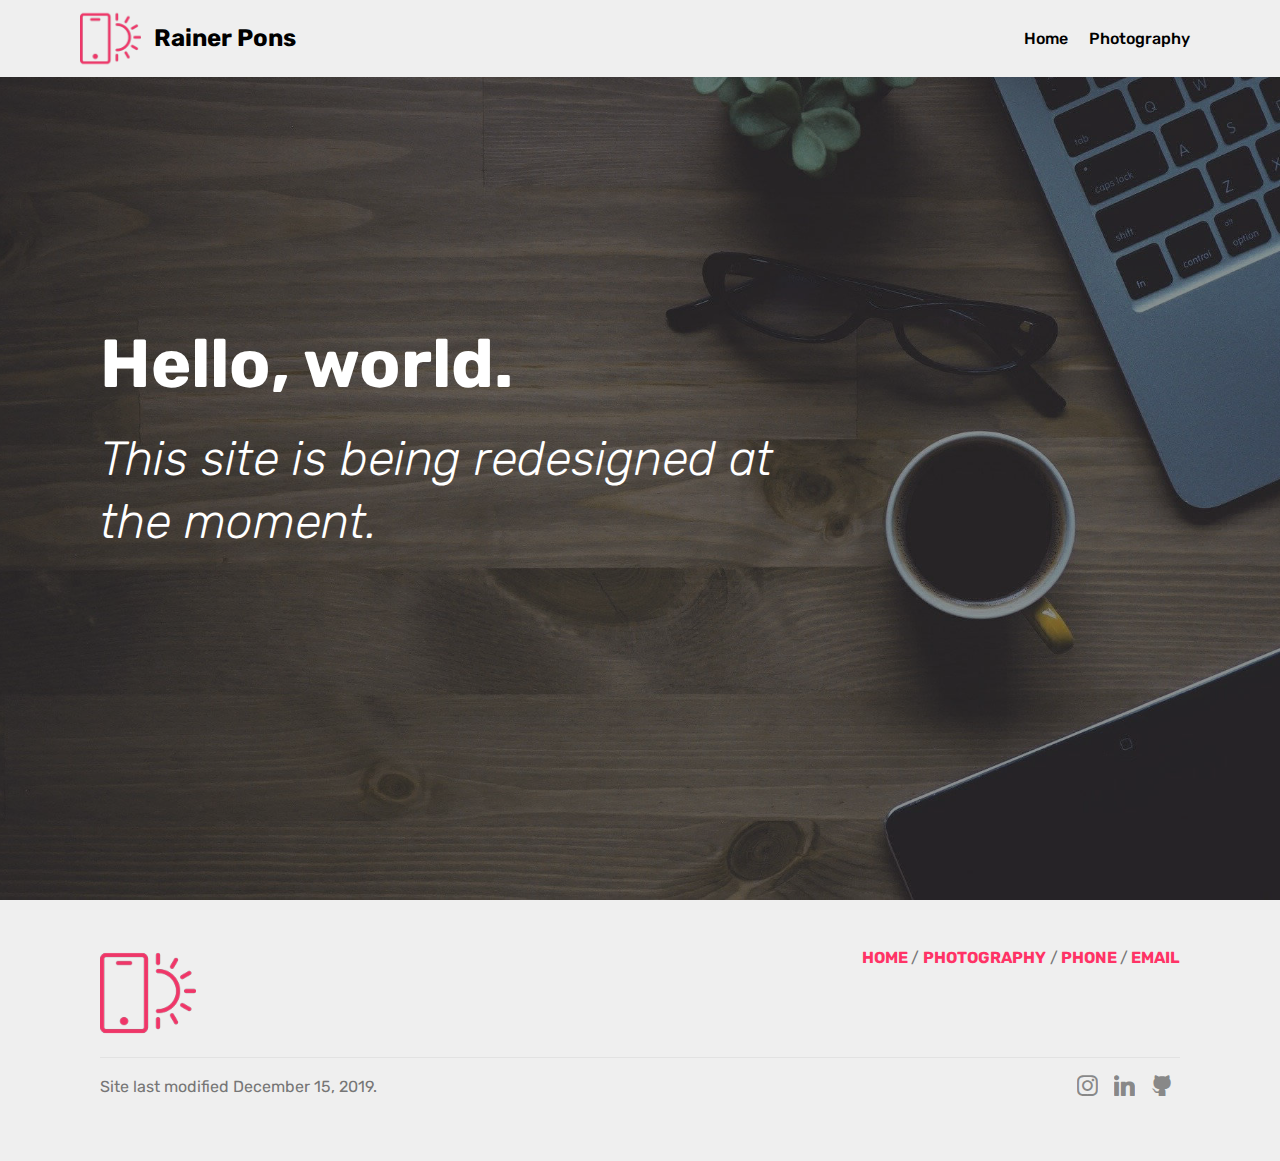
==== commit da0f4e9b: "Update footer" ====
--- a/index.html
+++ b/index.html
@@ -19,6 +19,17 @@
   <link rel="stylesheet" href="assets/socicon/css/styles.css">
   <link rel="stylesheet" href="assets/theme/css/style.css">
   <link rel="preload" as="style" href="assets/mobirise/css/mbr-additional.css"><link rel="stylesheet" href="assets/mobirise/css/mbr-additional.css" type="text/css">
+  <!-- Google Analytics -->
+  <!-- Global site tag (gtag.js) - Google Analytics -->
+  <script async src="https://www.googletagmanager.com/gtag/js?id=UA-118003738-1"></script>
+  <script>
+    window.dataLayer = window.dataLayer || [];
+    function gtag(){dataLayer.push(arguments);}
+    gtag('js', new Date());
+    gtag('config', 'UA-118003738-1');
+  </script>
+  <!-- /Google Analytics -->
+  <!-- /Google Analytics -->
   
   
   
@@ -52,13 +63,13 @@
             <ul class="navbar-nav nav-dropdown nav-right" data-app-modern-menu="true"><li class="nav-item">
                     <a class="nav-link link text-black display-4" href="https://rainerpons.com">
                         Home</a>
-                </li></ul>
+                </li><li class="nav-item"><a class="nav-link link text-black display-4" href="https://rainerpons.com">Photography</a></li></ul>
             
         </div>
     </nav>
 </section>
 
-<section class="engine"><a href="https://mobirise.info/a">online website builder</a></section><section class="header9 cid-rKI672GFmj mbr-fullscreen" id="header9-17">
+<section class="engine"><a href="https://mobirise.info/e">make a site</a></section><section class="header9 cid-rKI672GFmj mbr-fullscreen" id="header9-17">
 
     
 
@@ -93,7 +104,7 @@
                 </div>
             </div>
             <div class="col-md-9">
-                <p class="mbr-text align-right links mbr-fonts-style display-7"><strong><a href="http://rainerpons.com"><b>HOME</b></a>&nbsp;</strong>/<strong> <a href="tel:+1-714-4723456"><b>PHONE</b></a> </strong>/<strong> <a href="mailto:rainerpons11@gmail.com"><b>EMAIL</b></a></strong></p>
+                <p class="mbr-text align-right links mbr-fonts-style display-7"><strong><a href="http://rainerpons.com"><b>HOME</b></a>&nbsp;</strong>/ <a href="photography.html"><strong>PHOTOGRAPHY</strong></a> /<strong>&nbsp;<a href="tel:+1-714-4723456"><b>PHONE</b></a> </strong>/<strong> <a href="mailto:rainerpons11@gmail.com"><b>EMAIL</b></a></strong></p>
             </div>
         </div>
         <div class="footer-lower">
@@ -144,6 +155,40 @@
   <script src="assets/dropdown/js/navbar-dropdown.js"></script>
   <script src="assets/touchswipe/jquery.touch-swipe.min.js"></script>
   <script src="assets/theme/js/script.js"></script>
+  <script type="application/ld+json">
+  {
+    "@context": "http://schema.org",
+    "@type": "Person",
+    "name": "Rainer Pons",
+    "address": {
+      "@type": "PostalAddress",
+      "addressLocality": "Tustin",
+      "addressRegion": "CA"
+    },
+    "alumniOf": {
+      "@type": "CollegeOrUniversity",
+      "name": "University of California, Santa Cruz",
+      "sameAs": "https://en.wikipedia.org/wiki/University_of_California,_Santa_Cruz"
+    },
+    "description": "Rainer Pons is a remote web developer, prior technical consultant, computer programmer, and college graduate...",
+    "email": "mailto:rainerpons11@gmail.com",
+    "image": "https://rainerpons.github.io/assets/images/me-598x598.jpg",
+    "mainEntityOfPage": {
+      "@type": "WebPage",
+      "@id": "https://rainerpons.com"
+    },
+    "nationality": "American",
+    "sameAs": [
+      "https://github.com/rainerpons",
+      "https://instagram.com/r__pons",
+      "https://linkedin.com/in/rainerpons",
+      "https://openprocessing.org/user/48635",
+      "https://youtube.com/channel/UCwckV2UtHtrdb7NDyz5F0yw"
+    ],
+    "telephone": "(714) 472-3456",
+    "url": "https://rainerpons.com"
+  }
+  </script>
   
   
 </body>
--- a/assets/mobirise/css/mbr-additional.css
+++ b/assets/mobirise/css/mbr-additional.css
@@ -1137,10 +1137,223 @@
 }
 .cid-rKI3toNaSh H3 {
   color: #ffffff;
+  text-align: left;
 }
 .cid-rKI3toNaSh .mbr-text,
 .cid-rKI3toNaSh .mbr-section-btn {
   color: #ffffff;
+}
+.cid-rKWZMDHfYx {
+  padding-top: 45px;
+  padding-bottom: 15px;
+  background-color: #ffffff;
+}
+.cid-rKWZMDHfYx h4 {
+  font-weight: 500;
+  margin-bottom: 0;
+  text-align: left;
+}
+.cid-rKWZMDHfYx p {
+  color: #767676;
+  text-align: left;
+}
+.cid-rKWZMDHfYx .card-box {
+  padding-top: 2rem;
+}
+.cid-rKWZMDHfYx .card-wrapper {
+  height: 100%;
+}
+.cid-rKWzhhnEHX {
+  padding-top: 60px;
+  padding-bottom: 60px;
+  background: #ffffff;
+}
+.cid-rKWzhhnEHX .media-container-row {
+  margin: 0 auto;
+  align-items: stretch;
+  -webkit-align-items: stretch;
+}
+.cid-rKWzhhnEHX .media-container-row .img-item {
+  display: -webkit-flex;
+  flex-direction: column;
+  justify-content: center;
+  position: relative;
+  width: 100%;
+  z-index: 1;
+  -webkit-flex-direction: column;
+  -webkit-justify-content: center;
+}
+.cid-rKWzhhnEHX .media-container-row .img-item .img-cont {
+  position: relative;
+  overflow: hidden;
+}
+.cid-rKWzhhnEHX .media-container-row .img-item .img-cont img {
+  width: 100%;
+}
+.cid-rKWzhhnEHX .media-container-row .img-item .img-cont .img-caption {
+  position: absolute;
+  bottom: 0;
+  width: 100%;
+  z-index: 2;
+  padding: 1rem 1rem;
+  word-break: break-word;
+}
+.cid-rKWzhhnEHX .media-container-row .img-item .img-cont .img-caption p {
+  margin-bottom: 0;
+}
+.cid-rKWzhhnEHX .media-container-row .img-item.item1 {
+  padding: 0 2rem 0 0;
+}
+@media (max-width: 992px) {
+  .cid-rKWzhhnEHX .img-item {
+    width: 100% !important;
+  }
+  .cid-rKWzhhnEHX .img-item.item1 {
+    width: 100%;
+    flex-basis: initial !important;
+    padding: 0 0 2rem 0 !important;
+    -webkit-flex-basis: initial !important;
+  }
+}
+.cid-rKX0hFeatD {
+  padding-top: 45px;
+  padding-bottom: 15px;
+  background-color: #ffffff;
+}
+.cid-rKX0hFeatD h4 {
+  font-weight: 500;
+  margin-bottom: 0;
+  text-align: left;
+}
+.cid-rKX0hFeatD p {
+  color: #767676;
+  text-align: left;
+}
+.cid-rKX0hFeatD .card-box {
+  padding-top: 2rem;
+}
+.cid-rKX0hFeatD .card-wrapper {
+  height: 100%;
+}
+.cid-rKWNoyrdV4 {
+  padding-top: 60px;
+  padding-bottom: 60px;
+  background: #ffffff;
+}
+.cid-rKWNoyrdV4 .images-container.container-fluid {
+  padding: 0;
+}
+.cid-rKWNoyrdV4 .media-container-row {
+  margin: 0 auto;
+  align-items: stretch;
+  -webkit-align-items: stretch;
+}
+.cid-rKWNoyrdV4 .media-container-row .img-item {
+  display: -webkit-flex;
+  flex-direction: column;
+  justify-content: center;
+  position: relative;
+  width: 100%;
+  z-index: 1;
+  -webkit-flex-direction: column;
+  -webkit-justify-content: center;
+}
+.cid-rKWNoyrdV4 .media-container-row .img-item img {
+  width: 100%;
+  min-height: 1px;
+}
+.cid-rKWNoyrdV4 .media-container-row .img-item .img-caption {
+  background: #ffffff;
+  z-index: 2;
+  padding: 1rem 1rem;
+  word-break: break-word;
+}
+.cid-rKWNoyrdV4 .media-container-row .img-item .img-caption p {
+  margin-bottom: 0;
+}
+.cid-rKWNoyrdV4 .media-container-row .img-item.item1 {
+  padding: 0 2rem 0 0;
+}
+@media (max-width: 992px) {
+  .cid-rKWNoyrdV4 .img-item {
+    width: 100% !important;
+  }
+  .cid-rKWNoyrdV4 .img-item.item1 {
+    width: 100%;
+    flex-basis: initial !important;
+    padding: 0 0 2rem 0 !important;
+    -webkit-flex-basis: initial !important;
+  }
+}
+.cid-rKX0w773IN {
+  padding-top: 45px;
+  padding-bottom: 15px;
+  background-color: #ffffff;
+}
+.cid-rKX0w773IN h4 {
+  font-weight: 500;
+  margin-bottom: 0;
+  text-align: left;
+}
+.cid-rKX0w773IN p {
+  color: #767676;
+  text-align: left;
+}
+.cid-rKX0w773IN .card-box {
+  padding-top: 2rem;
+}
+.cid-rKX0w773IN .card-wrapper {
+  height: 100%;
+}
+.cid-rKWrNlGBKe {
+  padding-top: 60px;
+  padding-bottom: 60px;
+  background: #ffffff;
+}
+.cid-rKWrNlGBKe .images-container.container-fluid {
+  padding: 0;
+}
+.cid-rKWrNlGBKe .media-container-row {
+  margin: 0 auto;
+  align-items: stretch;
+  -webkit-align-items: stretch;
+}
+.cid-rKWrNlGBKe .media-container-row .img-item {
+  display: -webkit-flex;
+  flex-direction: column;
+  justify-content: center;
+  position: relative;
+  width: 100%;
+  z-index: 1;
+  -webkit-flex-direction: column;
+  -webkit-justify-content: center;
+}
+.cid-rKWrNlGBKe .media-container-row .img-item img {
+  width: 100%;
+  min-height: 1px;
+}
+.cid-rKWrNlGBKe .media-container-row .img-item .img-caption {
+  background: #ffffff;
+  z-index: 2;
+  padding: 1rem 1rem;
+  word-break: break-word;
+}
+.cid-rKWrNlGBKe .media-container-row .img-item .img-caption p {
+  margin-bottom: 0;
+}
+.cid-rKWrNlGBKe .media-container-row .img-item.item1 {
+  padding: 0 2rem 0 0;
+}
+@media (max-width: 992px) {
+  .cid-rKWrNlGBKe .img-item {
+    width: 100% !important;
+  }
+  .cid-rKWrNlGBKe .img-item.item1 {
+    width: 100%;
+    flex-basis: initial !important;
+    padding: 0 0 2rem 0 !important;
+    -webkit-flex-basis: initial !important;
+  }
 }
 .cid-rKI3tpdG7Z {
   padding-top: 45px;
@@ -3121,6 +3334,7 @@
 }
 .cid-rJFII6V8HJ H3 {
   color: #ffffff;
+  text-align: left;
 }
 .cid-rJFII6V8HJ .mbr-text,
 .cid-rJFII6V8HJ .mbr-section-btn {
@@ -3792,6 +4006,7 @@
 }
 .cid-rKI672GFmj H3 {
   color: #ffffff;
+  text-align: left;
 }
 .cid-rKI672GFmj .mbr-text,
 .cid-rKI672GFmj .mbr-section-btn {
--- a/assets/mobirise/css/mbr-additional.css
+++ b/assets/mobirise/css/mbr-additional.css
@@ -1137,10 +1137,223 @@
 }
 .cid-rKI3toNaSh H3 {
   color: #ffffff;
+  text-align: left;
 }
 .cid-rKI3toNaSh .mbr-text,
 .cid-rKI3toNaSh .mbr-section-btn {
   color: #ffffff;
+}
+.cid-rKWZMDHfYx {
+  padding-top: 45px;
+  padding-bottom: 15px;
+  background-color: #ffffff;
+}
+.cid-rKWZMDHfYx h4 {
+  font-weight: 500;
+  margin-bottom: 0;
+  text-align: left;
+}
+.cid-rKWZMDHfYx p {
+  color: #767676;
+  text-align: left;
+}
+.cid-rKWZMDHfYx .card-box {
+  padding-top: 2rem;
+}
+.cid-rKWZMDHfYx .card-wrapper {
+  height: 100%;
+}
+.cid-rKWzhhnEHX {
+  padding-top: 60px;
+  padding-bottom: 60px;
+  background: #ffffff;
+}
+.cid-rKWzhhnEHX .media-container-row {
+  margin: 0 auto;
+  align-items: stretch;
+  -webkit-align-items: stretch;
+}
+.cid-rKWzhhnEHX .media-container-row .img-item {
+  display: -webkit-flex;
+  flex-direction: column;
+  justify-content: center;
+  position: relative;
+  width: 100%;
+  z-index: 1;
+  -webkit-flex-direction: column;
+  -webkit-justify-content: center;
+}
+.cid-rKWzhhnEHX .media-container-row .img-item .img-cont {
+  position: relative;
+  overflow: hidden;
+}
+.cid-rKWzhhnEHX .media-container-row .img-item .img-cont img {
+  width: 100%;
+}
+.cid-rKWzhhnEHX .media-container-row .img-item .img-cont .img-caption {
+  position: absolute;
+  bottom: 0;
+  width: 100%;
+  z-index: 2;
+  padding: 1rem 1rem;
+  word-break: break-word;
+}
+.cid-rKWzhhnEHX .media-container-row .img-item .img-cont .img-caption p {
+  margin-bottom: 0;
+}
+.cid-rKWzhhnEHX .media-container-row .img-item.item1 {
+  padding: 0 2rem 0 0;
+}
+@media (max-width: 992px) {
+  .cid-rKWzhhnEHX .img-item {
+    width: 100% !important;
+  }
+  .cid-rKWzhhnEHX .img-item.item1 {
+    width: 100%;
+    flex-basis: initial !important;
+    padding: 0 0 2rem 0 !important;
+    -webkit-flex-basis: initial !important;
+  }
+}
+.cid-rKX0hFeatD {
+  padding-top: 45px;
+  padding-bottom: 15px;
+  background-color: #ffffff;
+}
+.cid-rKX0hFeatD h4 {
+  font-weight: 500;
+  margin-bottom: 0;
+  text-align: left;
+}
+.cid-rKX0hFeatD p {
+  color: #767676;
+  text-align: left;
+}
+.cid-rKX0hFeatD .card-box {
+  padding-top: 2rem;
+}
+.cid-rKX0hFeatD .card-wrapper {
+  height: 100%;
+}
+.cid-rKWNoyrdV4 {
+  padding-top: 60px;
+  padding-bottom: 60px;
+  background: #ffffff;
+}
+.cid-rKWNoyrdV4 .images-container.container-fluid {
+  padding: 0;
+}
+.cid-rKWNoyrdV4 .media-container-row {
+  margin: 0 auto;
+  align-items: stretch;
+  -webkit-align-items: stretch;
+}
+.cid-rKWNoyrdV4 .media-container-row .img-item {
+  display: -webkit-flex;
+  flex-direction: column;
+  justify-content: center;
+  position: relative;
+  width: 100%;
+  z-index: 1;
+  -webkit-flex-direction: column;
+  -webkit-justify-content: center;
+}
+.cid-rKWNoyrdV4 .media-container-row .img-item img {
+  width: 100%;
+  min-height: 1px;
+}
+.cid-rKWNoyrdV4 .media-container-row .img-item .img-caption {
+  background: #ffffff;
+  z-index: 2;
+  padding: 1rem 1rem;
+  word-break: break-word;
+}
+.cid-rKWNoyrdV4 .media-container-row .img-item .img-caption p {
+  margin-bottom: 0;
+}
+.cid-rKWNoyrdV4 .media-container-row .img-item.item1 {
+  padding: 0 2rem 0 0;
+}
+@media (max-width: 992px) {
+  .cid-rKWNoyrdV4 .img-item {
+    width: 100% !important;
+  }
+  .cid-rKWNoyrdV4 .img-item.item1 {
+    width: 100%;
+    flex-basis: initial !important;
+    padding: 0 0 2rem 0 !important;
+    -webkit-flex-basis: initial !important;
+  }
+}
+.cid-rKX0w773IN {
+  padding-top: 45px;
+  padding-bottom: 15px;
+  background-color: #ffffff;
+}
+.cid-rKX0w773IN h4 {
+  font-weight: 500;
+  margin-bottom: 0;
+  text-align: left;
+}
+.cid-rKX0w773IN p {
+  color: #767676;
+  text-align: left;
+}
+.cid-rKX0w773IN .card-box {
+  padding-top: 2rem;
+}
+.cid-rKX0w773IN .card-wrapper {
+  height: 100%;
+}
+.cid-rKWrNlGBKe {
+  padding-top: 60px;
+  padding-bottom: 60px;
+  background: #ffffff;
+}
+.cid-rKWrNlGBKe .images-container.container-fluid {
+  padding: 0;
+}
+.cid-rKWrNlGBKe .media-container-row {
+  margin: 0 auto;
+  align-items: stretch;
+  -webkit-align-items: stretch;
+}
+.cid-rKWrNlGBKe .media-container-row .img-item {
+  display: -webkit-flex;
+  flex-direction: column;
+  justify-content: center;
+  position: relative;
+  width: 100%;
+  z-index: 1;
+  -webkit-flex-direction: column;
+  -webkit-justify-content: center;
+}
+.cid-rKWrNlGBKe .media-container-row .img-item img {
+  width: 100%;
+  min-height: 1px;
+}
+.cid-rKWrNlGBKe .media-container-row .img-item .img-caption {
+  background: #ffffff;
+  z-index: 2;
+  padding: 1rem 1rem;
+  word-break: break-word;
+}
+.cid-rKWrNlGBKe .media-container-row .img-item .img-caption p {
+  margin-bottom: 0;
+}
+.cid-rKWrNlGBKe .media-container-row .img-item.item1 {
+  padding: 0 2rem 0 0;
+}
+@media (max-width: 992px) {
+  .cid-rKWrNlGBKe .img-item {
+    width: 100% !important;
+  }
+  .cid-rKWrNlGBKe .img-item.item1 {
+    width: 100%;
+    flex-basis: initial !important;
+    padding: 0 0 2rem 0 !important;
+    -webkit-flex-basis: initial !important;
+  }
 }
 .cid-rKI3tpdG7Z {
   padding-top: 45px;
@@ -3121,6 +3334,7 @@
 }
 .cid-rJFII6V8HJ H3 {
   color: #ffffff;
+  text-align: left;
 }
 .cid-rJFII6V8HJ .mbr-text,
 .cid-rJFII6V8HJ .mbr-section-btn {
@@ -3792,6 +4006,7 @@
 }
 .cid-rKI672GFmj H3 {
   color: #ffffff;
+  text-align: left;
 }
 .cid-rKI672GFmj .mbr-text,
 .cid-rKI672GFmj .mbr-section-btn {
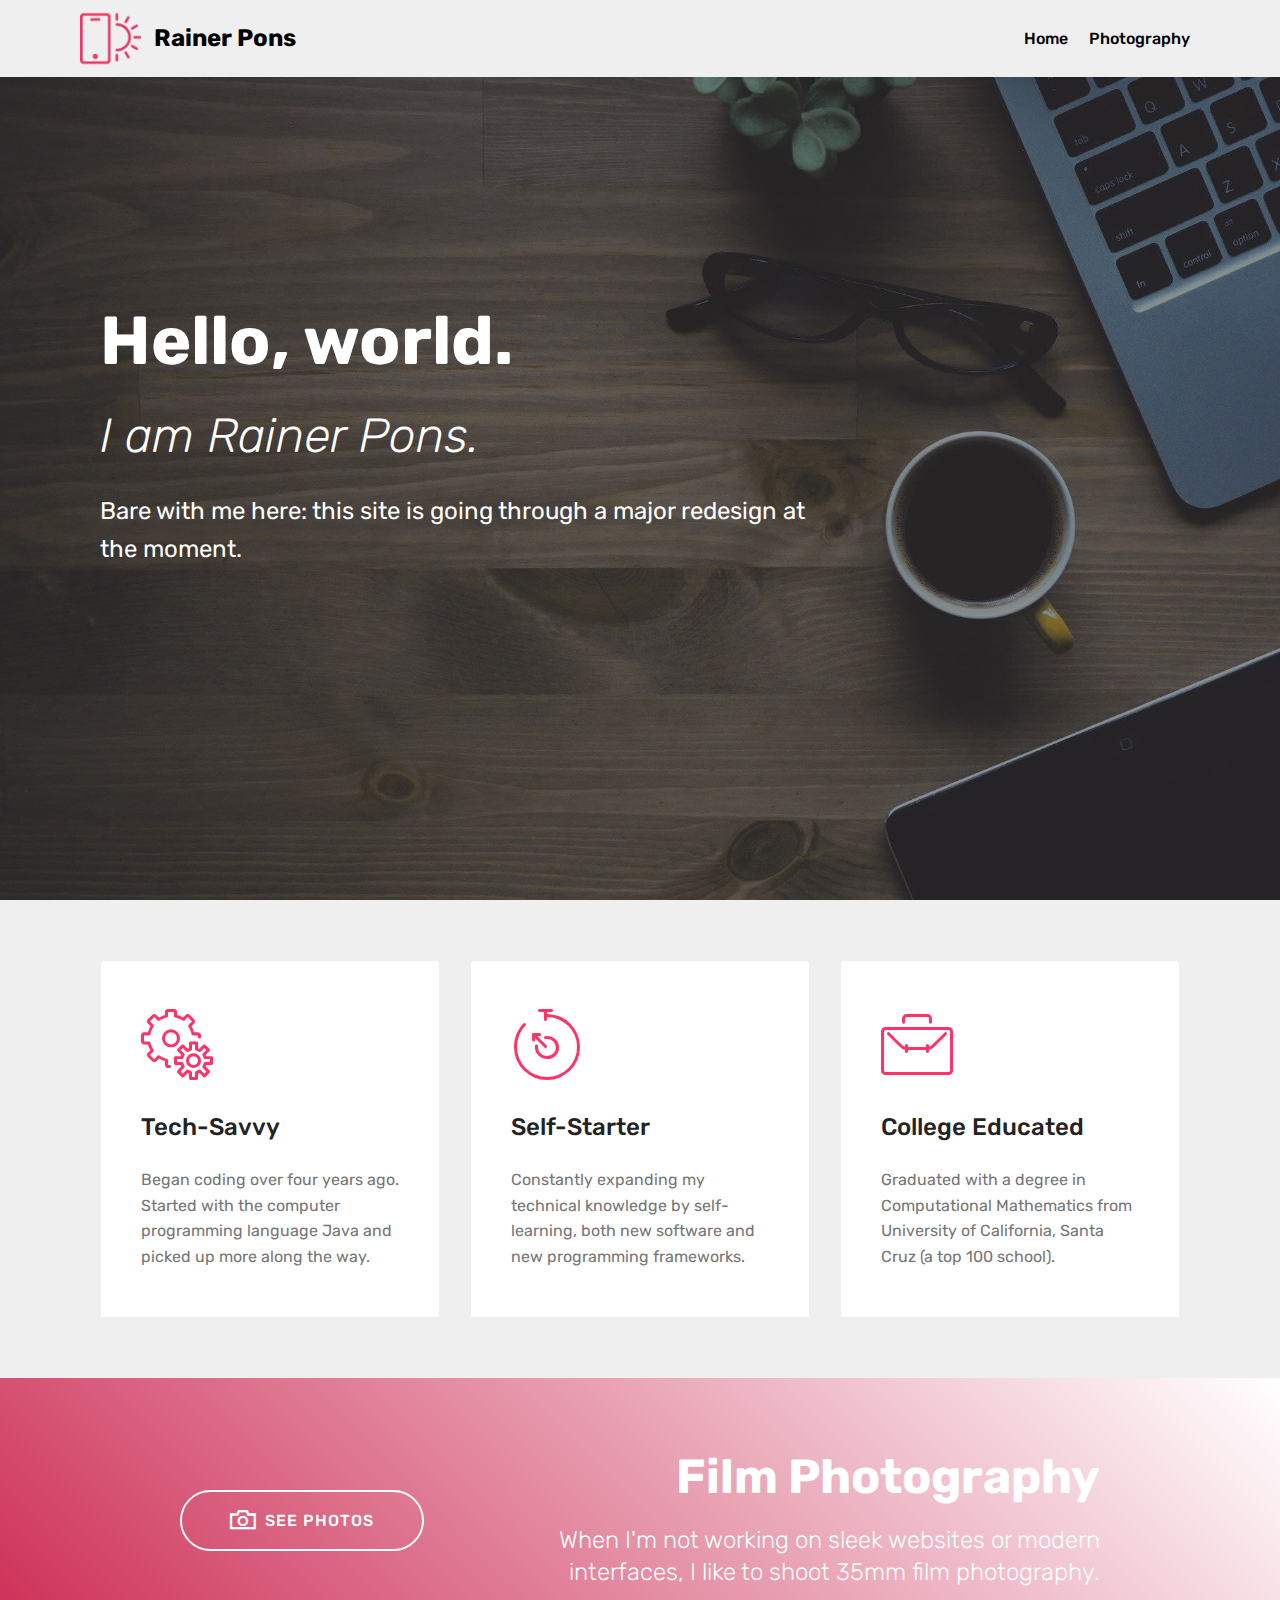
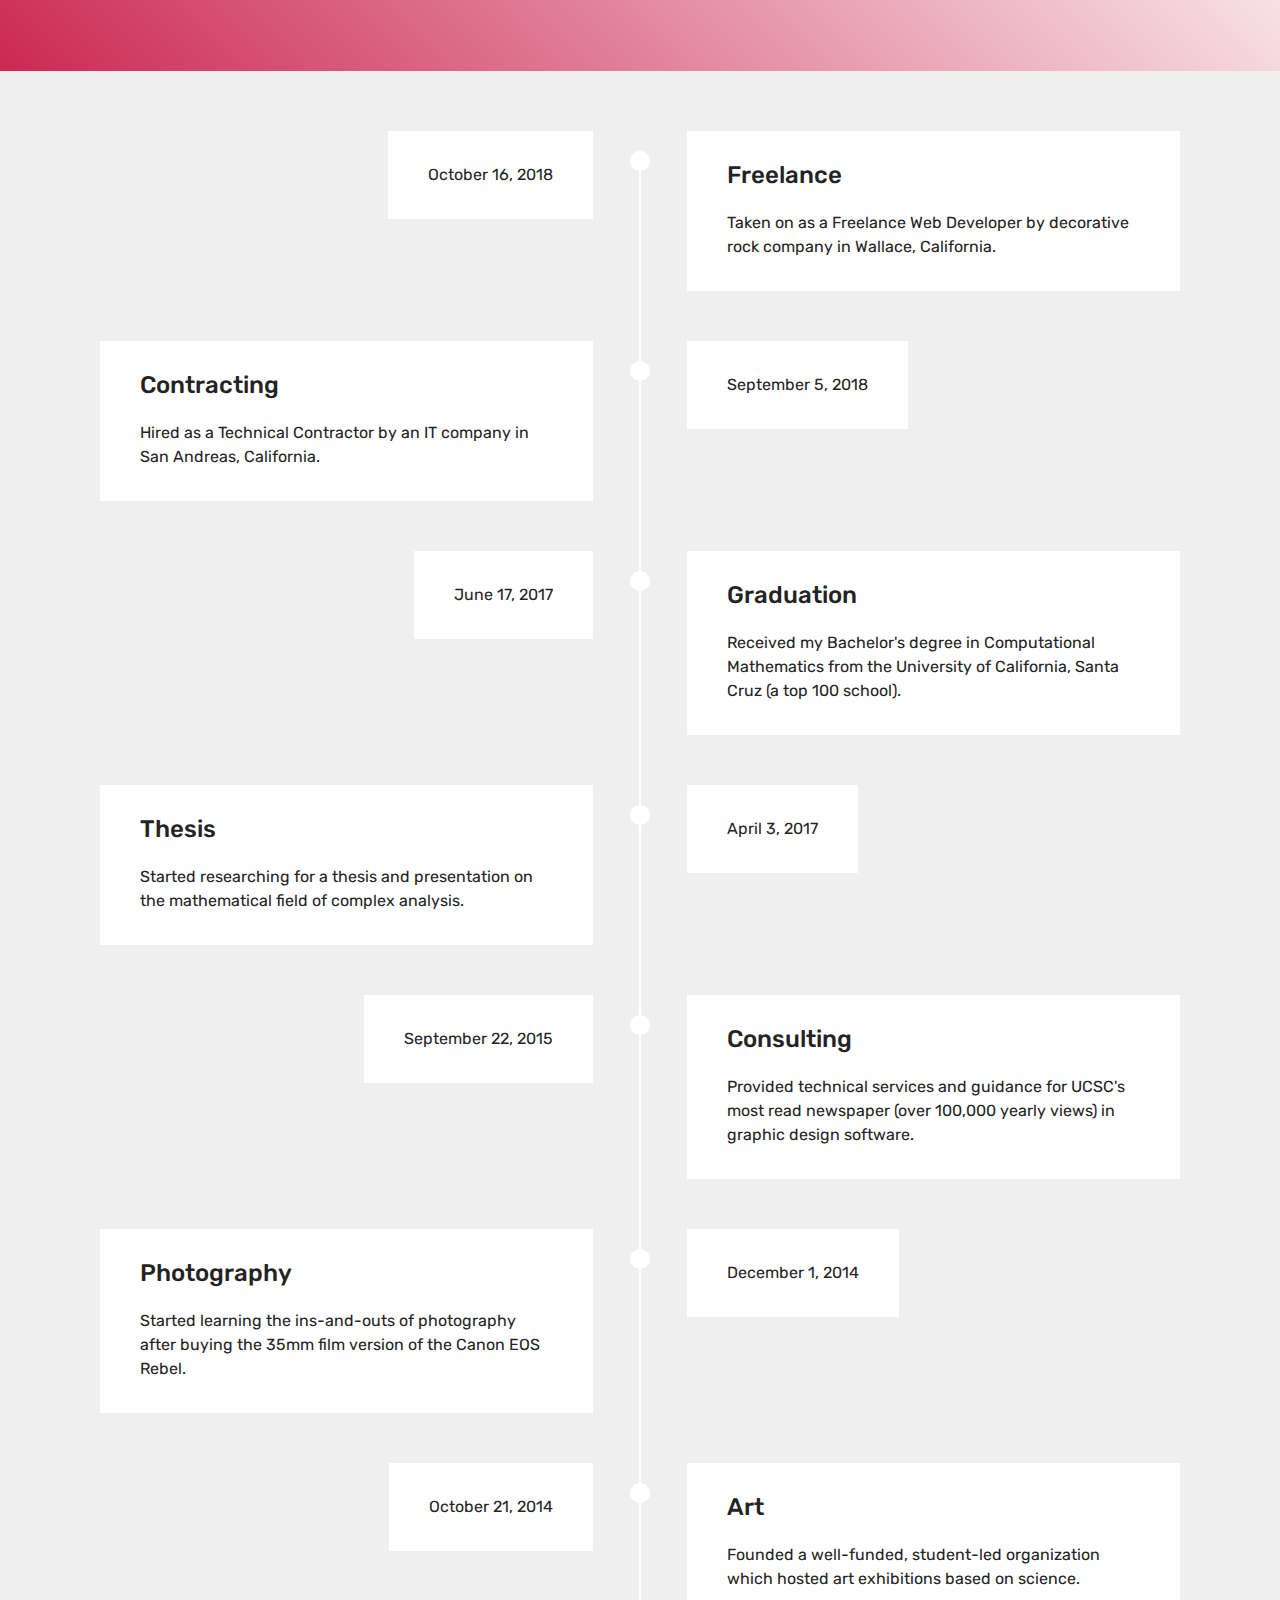
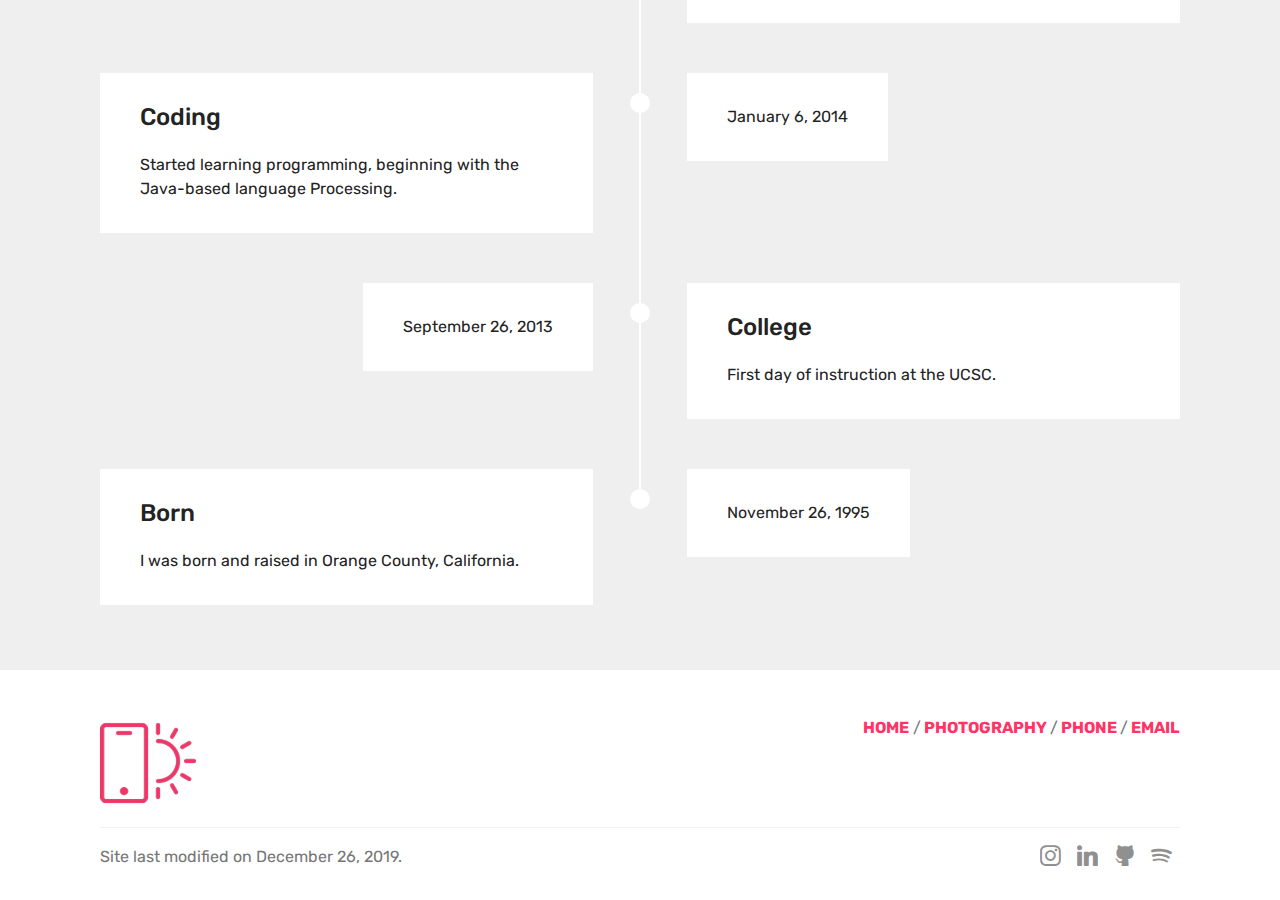
==== commit 26173c55: "Update all pages" ====
--- a/index.html
+++ b/index.html
@@ -7,9 +7,10 @@
   <meta name="generator" content="Mobirise v4.11.6, mobirise.com">
   <meta name="viewport" content="width=device-width, initial-scale=1, minimum-scale=1">
   <link rel="shortcut icon" href="assets/images/logo2.png" type="image/x-icon">
-  <meta name="description" content="Rainer Pons: web developer and film photographer.">
-  
-  <title>Home</title>
+  <meta name="description" content="Hello, I'm Rainer Pons.">
+  
+  <title>_Home</title>
+  <link rel="stylesheet" href="assets/web/assets/mobirise-icons2/mobirise2.css">
   <link rel="stylesheet" href="assets/web/assets/mobirise-icons/mobirise-icons.css">
   <link rel="stylesheet" href="assets/bootstrap/css/bootstrap.min.css">
   <link rel="stylesheet" href="assets/bootstrap/css/bootstrap-grid.min.css">
@@ -19,9 +20,6 @@
   <link rel="stylesheet" href="assets/socicon/css/styles.css">
   <link rel="stylesheet" href="assets/theme/css/style.css">
   <link rel="preload" as="style" href="assets/mobirise/css/mbr-additional.css"><link rel="stylesheet" href="assets/mobirise/css/mbr-additional.css" type="text/css">
-  <!-- Google Analytics -->
-  <!-- Global site tag (gtag.js) - Google Analytics -->
-  <script async src="https://www.googletagmanager.com/gtag/js?id=UA-118003738-1"></script>
   <script>
     window.dataLayer = window.dataLayer || [];
     function gtag(){dataLayer.push(arguments);}
@@ -35,7 +33,7 @@
   
 </head>
 <body>
-  <section class="menu cid-rKI672cmvf" once="menu" id="menu2-16">
+  <section class="menu cid-rJFIC9odFc" once="menu" id="menu2-0">
 
     
 
@@ -51,25 +49,25 @@
         <div class="menu-logo">
             <div class="navbar-brand">
                 <span class="navbar-logo">
-                    <a href="https://rainerpons.com">
+                    <a href="index.html">
                         <img src="assets/images/logo2.png" alt="Mobirise" title="" style="height: 3.8rem;">
                     </a>
                 </span>
-                <span class="navbar-caption-wrap"><a class="navbar-caption text-black display-5" href="https://rainerpons.com">
+                <span class="navbar-caption-wrap"><a class="navbar-caption text-black display-5" href="index.html">
                         Rainer Pons</a></span>
             </div>
         </div>
         <div class="collapse navbar-collapse" id="navbarSupportedContent">
             <ul class="navbar-nav nav-dropdown nav-right" data-app-modern-menu="true"><li class="nav-item">
-                    <a class="nav-link link text-black display-4" href="https://rainerpons.com">
+                    <a class="nav-link link text-black display-4" href="index.html">
                         Home</a>
-                </li><li class="nav-item"><a class="nav-link link text-black display-4" href="https://rainerpons.com">Photography</a></li></ul>
+                </li><li class="nav-item"><a class="nav-link link text-black display-4" href="photography.html">Photography</a></li></ul>
             
         </div>
     </nav>
 </section>
 
-<section class="engine"><a href="https://mobirise.info/e">make a site</a></section><section class="header9 cid-rKI672GFmj mbr-fullscreen" id="header9-17">
+<section class="engine"><a href="https://mobirise.info/u">bootstrap html templates</a></section><section class="header9 cid-rJFII6V8HJ mbr-fullscreen" id="header9-4">
 
     
 
@@ -79,16 +77,295 @@
     <div class="container">
         <div class="media-container-column mbr-white col-lg-8 col-md-10">
             <h1 class="mbr-section-title align-left mbr-bold pb-3 mbr-fonts-style display-1">Hello, world.</h1>
-            <h3 class="mbr-section-subtitle align-left mbr-light pb-3 mbr-fonts-style display-2">This site is being redesigned at the moment.</h3>
+            <h3 class="mbr-section-subtitle align-left mbr-light pb-3 mbr-fonts-style display-2">I am Rainer Pons.</h3>
+            <p class="mbr-text align-left pb-3 mbr-fonts-style display-5">Bare with me here: this site is going through a major redesign at the moment.</p>
             
+        </div>
+    </div>
+
+    
+</section>
+
+<section class="features6 cid-rJFPFguBtR" id="features6-c">
+    
+    
+
+    
+    <div class="container">
+        <div class="media-container-row">
+
+            <div class="card p-3 col-12 col-md-6 col-lg-4">
+                <div class="card-img pb-3">
+                    <span class="mbr-iconfont mbri-setting" style="color: rgb(255, 51, 102); fill: rgb(255, 51, 102);"></span>
+                </div>
+                <div class="card-box">
+                    <h4 class="card-title py-3 mbr-fonts-style display-5">
+                        Tech-Savvy
+                    </h4>
+                    <p class="mbr-text mbr-fonts-style display-7">
+                       Began coding over four years ago. Started with the computer programming language Java and picked up more along the way.
+                    </p>
+                </div>
+            </div>
+
+            <div class="card p-3 col-12 col-md-6 col-lg-4">
+                <div class="card-img pb-3">
+                    <span class="mbr-iconfont mbri-timer" style="color: rgb(255, 51, 102); fill: rgb(255, 51, 102);"></span>
+                </div>
+                <div class="card-box">
+                    <h4 class="card-title py-3 mbr-fonts-style display-5">
+                        Self-Starter
+                    </h4>
+                    <p class="mbr-text mbr-fonts-style display-7">Constantly expanding my technical knowledge by self-learning, both new software and new programming frameworks.
+                    </p>
+                </div>
+            </div>
+
+            <div class="card p-3 col-12 col-md-6 col-lg-4">
+                <div class="card-img pb-3">
+                    <span class="mbr-iconfont mbri-briefcase" style="color: rgb(255, 51, 102); fill: rgb(255, 51, 102);"></span>
+                </div>
+                <div class="card-box">
+                    <h4 class="card-title py-3 mbr-fonts-style display-5">College Educated</h4>
+                    <p class="mbr-text mbr-fonts-style display-7">
+                       Graduated with a degree in Computational Mathematics from University of California, Santa Cruz (a top 100 school).
+                    </p>
+                </div>
+            </div>
+
             
-        </div>
-    </div>
-
-    
-</section>
-
-<section class="cid-rKI6735EHl" id="footer5-18">
+
+        </div>
+
+    </div>
+
+</section>
+
+<section class="mbr-section info2 cid-rLOhgrmR1n" id="info2-1y">
+
+    
+
+    
+
+    <div class="container">
+        <div class="row main justify-content-center">
+            <div class="media-container-column col-12 col-lg-3 col-md-4">
+                <div class="mbr-section-btn align-left py-4"><a class="btn btn-white-outline display-4" href="photography.html"><span class="mobi-mbri mobi-mbri-camera mbr-iconfont mbr-iconfont-btn"></span>
+                    SEE PHOTOS</a></div>
+            </div>
+            <div class="media-container-column title col-12 col-lg-7 col-md-6">
+                <h2 class="align-right mbr-bold mbr-white pb-3 mbr-fonts-style display-2">Film Photography</h2>
+                <h3 class="mbr-section-subtitle align-right mbr-light mbr-white mbr-fonts-style display-5">When I'm not working on sleek websites or modern interfaces, I like to shoot 35mm film photography.</h3>
+            </div>
+        </div>
+    </div>
+</section>
+
+<section class="timeline1 cid-rJFXdgtdHK" id="timeline1-j">
+
+    
+
+    
+
+    <div class="container align-center">
+        
+        
+
+        <div class="container timelines-container reverseTimeline" mbri-timelines="">
+            <!--1-->
+            <div class="row timeline-element reverse">
+                 <div class="timeline-date-panel col-xs-12 col-md-6  align-left">         
+                    <div class="time-line-date-content">
+                        <p class="mbr-timeline-date mbr-fonts-style display-7">
+                            November 26, 1995</p>
+                    </div>
+                </div>
+           <span class="iconBackground"></span>
+            <div class="col-xs-12 col-md-6 align-right">
+                <div class="timeline-text-content">
+                    <h4 class="mbr-timeline-title pb-3 mbr-fonts-style display-5">
+                        Born</h4>
+                    <p class="mbr-timeline-text mbr-fonts-style display-7">I was born and raised in Orange County, California.</p>
+                 </div>
+            </div>
+            </div>
+            <!--2-->
+            <div class="row timeline-element  separline">
+                <div class="timeline-date-panel col-xs-12 col-md-6 align-right">
+                    <div class="time-line-date-content">
+                        <p class="mbr-timeline-date mbr-fonts-style display-7">
+                            September 26, 2013</p>
+                    </div>
+                </div>
+                <span class="iconBackground"></span>
+                <div class="col-xs-12 col-md-6 align-left ">
+                    <div class="timeline-text-content">
+                        <h4 class="mbr-timeline-title pb-3 mbr-fonts-style display-5">
+                            College
+                        </h4>
+                        <p class="mbr-timeline-text mbr-fonts-style display-7">
+                            First day of instruction at the UCSC.
+                        </p>
+                    </div>
+                </div>
+            </div>
+            <!--3-->
+            <div class="row timeline-element reverse separline">
+                <div class="timeline-date-panel col-xs-12 col-md-6  align-left">
+                    <div class="time-line-date-content">
+                        <p class="mbr-timeline-date mbr-fonts-style display-7">
+                            January 6, 2014</p>
+                    </div>
+                </div>
+                <span class="iconBackground"></span>
+                <div class="col-xs-12 col-md-6 align-right">
+                    <div class="timeline-text-content">
+                        <h4 class="mbr-timeline-title pb-3 mbr-fonts-style display-5">
+                            Coding
+                        </h4>      
+                        <p class="mbr-timeline-text mbr-fonts-style display-7">
+                            Started learning programming, beginning with the Java-based language Processing.
+                        </p>
+                    </div>
+                </div>
+            </div>
+            <!--4-->
+            <div class="row timeline-element  separline">
+                <div class="timeline-date-panel col-xs-12 col-md-6 align-right">
+                    <div class="time-line-date-content">
+                        <p class="mbr-timeline-date mbr-fonts-style display-7">
+                            October 21, 2014</p>
+                    </div>
+                </div>
+                <span class="iconBackground"></span>
+                <div class="col-xs-12 col-md-6 align-left ">
+                    <div class="timeline-text-content">
+                        <h4 class="mbr-timeline-title pb-3 mbr-fonts-style display-5">
+                            Art</h4>
+                        <p class="mbr-timeline-text mbr-fonts-style display-7">
+                            Founded a well-funded, student-led organization which hosted art exhibitions based on science.
+                        </p>
+                    </div>
+                </div>
+            </div>
+            <!--5-->
+            <div class="row timeline-element reverse separline">
+                <div class="timeline-date-panel col-xs-12 col-md-6  align-left">
+                    <div class="time-line-date-content">
+                        <p class="mbr-timeline-date mbr-fonts-style display-7">
+                            December 1, 2014</p>
+                    </div>
+                </div>
+                <span class="iconBackground"></span>
+                <div class="col-xs-12 col-md-6 align-right">
+                    <div class="timeline-text-content">
+                        <h4 class="mbr-timeline-title pb-3 mbr-fonts-style display-5">Photography</h4>
+                        <p class="mbr-timeline-text mbr-fonts-style display-7">Started learning the ins-and-outs of photography after buying the 35mm film version of the Canon EOS Rebel.&nbsp;</p>
+                    </div>
+                </div>
+            </div>
+            <!--6-->
+            <div class="row timeline-element separline">
+                <div class="timeline-date-panel col-xs-12 col-md-6 align-right">
+                    <div class="time-line-date-content">
+                       <p class="mbr-timeline-date mbr-fonts-style display-7">
+                            September 22, 2015</p>
+                    </div>
+                </div>
+                <span class="iconBackground"></span>
+                <div class="col-xs-12 col-md-6 align-left ">
+                    <div class="timeline-text-content">
+                        <h4 class="mbr-timeline-title pb-3 mbr-fonts-style display-5">Consulting</h4>
+                        <p class="mbr-timeline-text mbr-fonts-style display-7">
+                            Provided technical services and guidance for UCSC's most read newspaper (over 100,000 yearly views) in graphic design software.
+                        </p>
+                    </div>
+                </div>
+            </div>
+            <!--7-->
+            <div class="row timeline-element reverse separline">
+                <div class="timeline-date-panel col-xs-12 col-md-6  align-left">
+                    <div class="time-line-date-content">
+                        <p class="mbr-timeline-date mbr-fonts-style display-7">
+                           April 3, 2017</p>
+                    </div>
+                </div>
+                <span class="iconBackground"></span>
+                <div class="col-xs-12 col-md-6 align-right">
+                    <div class="timeline-text-content">
+                        <h4 class="mbr-timeline-title pb-3 mbr-fonts-style display-5">
+                            Thesis
+                        </h4>
+                        <p class="mbr-timeline-text mbr-fonts-style display-7">
+                            Started researching for a thesis and presentation on the mathematical field of complex analysis.
+                        </p>
+                    </div>
+                </div>
+            </div>
+            <!--8-->
+            <div class="row timeline-element separline">
+                <div class="timeline-date-panel col-xs-12 col-md-6 align-right">
+                    <div class="time-line-date-content">
+                        <p class="mbr-timeline-date mbr-fonts-style display-7">
+                           June 17, 2017</p>
+                    </div>
+                </div>
+                <span class="iconBackground"></span>
+                <div class="col-xs-12 col-md-6 align-left ">
+                    <div class="timeline-text-content">
+                        <h4 class="mbr-timeline-title pb-3 mbr-fonts-style display-5">Graduation</h4>
+                        <p class="mbr-timeline-text mbr-fonts-style display-7">
+                            Received my Bachelor's degree in Computational Mathematics from the University of California, Santa Cruz (a top 100 school).
+                        </p>
+                    </div>
+                </div>
+            </div>
+            <!--9-->
+            <div class="row timeline-element reverse separline">
+                <div class="timeline-date-panel col-xs-12 col-md-6  align-left">
+                    <div class="time-line-date-content">
+                        <p class="mbr-timeline-date mbr-fonts-style display-7">
+                           September 5, 2018</p>
+                    </div>
+                </div>
+                <span class="iconBackground"></span>
+                <div class="col-xs-12 col-md-6 align-right">
+                    <div class="timeline-text-content">
+                        <h4 class="mbr-timeline-title pb-3 mbr-fonts-style display-5">Contracting</h4>
+
+                        <p class="mbr-timeline-text mbr-fonts-style display-7">
+                            Hired as a Technical Contractor by an IT company in San Andreas, California.
+                        </p>
+                    </div>
+                </div>
+            </div>
+            <!--10-->
+            <div class="row timeline-element separline">
+                <div class="timeline-date-panel col-xs-12 col-md-6 align-right">
+                    <div class="time-line-date-content">
+                       <p class="mbr-timeline-date mbr-fonts-style display-7">
+                          October 16, 2018</p>
+                    </div>
+                </div>
+                <span class="iconBackground"></span>
+                <div class="col-xs-12 col-md-6 align-left ">
+                    <div class="timeline-text-content">
+                        <h4 class="mbr-timeline-title pb-3 mbr-fonts-style display-5">Freelance</h4> 
+                        <p class="mbr-timeline-text mbr-fonts-style display-7">
+                            Taken on as a Freelance Web Developer by decorative rock company in Wallace, California.
+                        </p>
+                    </div>
+                </div>
+            </div>
+            <!--11-->
+            
+            <!--12-->
+            
+        </div>
+    </div>
+</section>
+
+<section class="cid-rJFSITPbOE" id="footer5-h">
 
     
 
@@ -98,13 +375,13 @@
         <div class="media-container-row">
             <div class="col-md-3">
                 <div class="media-wrap">
-                    <a href="https://rainerpons.com">
-                       <img src="assets/images/logo2.png" alt="Mobirise" title="">
+                    <a href="https://mobirise.co/">
+                       <img src="assets/images/logo24.png" alt="Mobirise">
                     </a>
                 </div>
             </div>
             <div class="col-md-9">
-                <p class="mbr-text align-right links mbr-fonts-style display-7"><strong><a href="http://rainerpons.com"><b>HOME</b></a>&nbsp;</strong>/ <a href="photography.html"><strong>PHOTOGRAPHY</strong></a> /<strong>&nbsp;<a href="tel:+1-714-4723456"><b>PHONE</b></a> </strong>/<strong> <a href="mailto:rainerpons11@gmail.com"><b>EMAIL</b></a></strong></p>
+                <p class="mbr-text align-right links mbr-fonts-style display-7"><a href="index.html"><strong>HOME</strong></a> /<strong> </strong><strong><b><a href="photography.html"><b>PHOTOGRAPHY</b></a>&nbsp;</b></strong>/<strong> <a href="tel:+1-714-4723456"><b>PHONE</b></a> </strong>/<strong> <a href="mailto:rainerpons11@gmail.com"><b>EMAIL</b></a></strong></p>
             </div>
         </div>
         <div class="footer-lower">
@@ -116,7 +393,7 @@
             <div class="media-container-row mbr-white">
                 <div class="col-md-6 copyright">
                     <p class="mbr-text mbr-fonts-style display-7">
-                        Site last modified December 15, 2019.</p>
+                        Site last modified on December 26, 2019.</p>
                 </div>
                 <div class="col-md-6">
                     <div class="social-list align-right">
@@ -126,16 +403,20 @@
                             </a>
                         </div>
                         <div class="soc-item">
-                            
-                                <a href="http://linkedin.com/in/rainerpons"><span class="mbr-iconfont mbr-iconfont-social socicon-linkedin socicon"></span></a>
-                            
+                            <a href="http://linkedin.com/in/rainerpons" target="_blank">
+                                <span class="mbr-iconfont mbr-iconfont-social socicon-linkedin socicon"></span>
+                            </a>
                         </div>
                         <div class="soc-item">
                             <a href="https://github.com/rainerpons" target="_blank">
                                 <span class="mbr-iconfont mbr-iconfont-social socicon-github socicon"></span>
                             </a>
                         </div>
-                        
+                        <div class="soc-item">
+                            <a href="https://open.spotify.com/user/122870297" target="_blank">
+                                <span class="mbr-iconfont mbr-iconfont-social socicon-spotify socicon"></span>
+                            </a>
+                        </div>
                         
                         
                     </div>
@@ -150,10 +431,10 @@
   <script src="assets/popper/popper.min.js"></script>
   <script src="assets/bootstrap/js/bootstrap.min.js"></script>
   <script src="assets/tether/tether.min.js"></script>
-  <script src="assets/smoothscroll/smooth-scroll.js"></script>
   <script src="assets/dropdown/js/nav-dropdown.js"></script>
   <script src="assets/dropdown/js/navbar-dropdown.js"></script>
   <script src="assets/touchswipe/jquery.touch-swipe.min.js"></script>
+  <script src="assets/smoothscroll/smooth-scroll.js"></script>
   <script src="assets/theme/js/script.js"></script>
   <script type="application/ld+json">
   {
--- a/assets/web/assets/mobirise-icons2/mobirise2.css
+++ b/assets/web/assets/mobirise-icons2/mobirise2.css
@@ -0,0 +1,498 @@
+@font-face {
+  font-family: 'Moririse2';
+  font-display: swap;
+  src:  url('mobirise2.eot?f2bix4');
+  src:  url('mobirise2.eot?f2bix4#iefix') format('embedded-opentype'),
+    url('mobirise2.ttf?f2bix4') format('truetype'),
+    url('mobirise2.woff?f2bix4') format('woff'),
+    url('mobirise2.svg?f2bix4#mobirise2') format('svg');
+  font-weight: normal;
+  font-style: normal;
+}
+
+[class^="mobi-"], [class*=" mobi-"] {
+  /* use !important to prevent issues with browser extensions that change fonts */
+  font-family: 'Moririse2' !important;
+  speak: none;
+  font-style: normal;
+  font-weight: normal;
+  font-variant: normal;
+  text-transform: none;
+  line-height: 1;
+
+  /* Better Font Rendering =========== */
+  -webkit-font-smoothing: antialiased;
+  -moz-osx-font-smoothing: grayscale;
+}
+
+.mobi-mbri-add-submenu:before {
+  content: "\e900";
+}
+.mobi-mbri-alert:before {
+  content: "\e901";
+}
+.mobi-mbri-align-center:before {
+  content: "\e902";
+}
+.mobi-mbri-align-justify:before {
+  content: "\e903";
+}
+.mobi-mbri-align-left:before {
+  content: "\e904";
+}
+.mobi-mbri-align-right:before {
+  content: "\e905";
+}
+.mobi-mbri-android:before {
+  content: "\e906";
+}
+.mobi-mbri-apple:before {
+  content: "\e907";
+}
+.mobi-mbri-arrow-down:before {
+  content: "\e908";
+}
+.mobi-mbri-arrow-next:before {
+  content: "\e909";
+}
+.mobi-mbri-arrow-prev:before {
+  content: "\e90a";
+}
+.mobi-mbri-arrow-up:before {
+  content: "\e90b";
+}
+.mobi-mbri-bold:before {
+  content: "\e90c";
+}
+.mobi-mbri-bookmark:before {
+  content: "\e90d";
+}
+.mobi-mbri-bootstrap:before {
+  content: "\e90e";
+}
+.mobi-mbri-briefcase:before {
+  content: "\e90f";
+}
+.mobi-mbri-browse:before {
+  content: "\e910";
+}
+.mobi-mbri-bulleted-list:before {
+  content: "\e911";
+}
+.mobi-mbri-calendar:before {
+  content: "\e912";
+}
+.mobi-mbri-camera:before {
+  content: "\e913";
+}
+.mobi-mbri-cart-add:before {
+  content: "\e914";
+}
+.mobi-mbri-cart-full:before {
+  content: "\e915";
+}
+.mobi-mbri-cash:before {
+  content: "\e916";
+}
+.mobi-mbri-change-style:before {
+  content: "\e917";
+}
+.mobi-mbri-chat:before {
+  content: "\e918";
+}
+.mobi-mbri-clock:before {
+  content: "\e919";
+}
+.mobi-mbri-close:before {
+  content: "\e91a";
+}
+.mobi-mbri-cloud:before {
+  content: "\e91b";
+}
+.mobi-mbri-code:before {
+  content: "\e91c";
+}
+.mobi-mbri-contact-form:before {
+  content: "\e91d";
+}
+.mobi-mbri-credit-card:before {
+  content: "\e91e";
+}
+.mobi-mbri-cursor-click:before {
+  content: "\e91f";
+}
+.mobi-mbri-cust-feedback:before {
+  content: "\e920";
+}
+.mobi-mbri-database:before {
+  content: "\e921";
+}
+.mobi-mbri-delivery:before {
+  content: "\e922";
+}
+.mobi-mbri-desktop:before {
+  content: "\e923";
+}
+.mobi-mbri-devices:before {
+  content: "\e924";
+}
+.mobi-mbri-down:before {
+  content: "\e925";
+}
+.mobi-mbri-download-2:before {
+  content: "\e926";
+}
+.mobi-mbri-download:before {
+  content: "\e927";
+}
+.mobi-mbri-drag-n-drop-2:before {
+  content: "\e928";
+}
+.mobi-mbri-drag-n-drop:before {
+  content: "\e929";
+}
+.mobi-mbri-edit-2:before {
+  content: "\e92a";
+}
+.mobi-mbri-edit:before {
+  content: "\e92b";
+}
+.mobi-mbri-error:before {
+  content: "\e92c";
+}
+.mobi-mbri-extension:before {
+  content: "\e92d";
+}
+.mobi-mbri-features:before {
+  content: "\e92e";
+}
+.mobi-mbri-file:before {
+  content: "\e92f";
+}
+.mobi-mbri-flag:before {
+  content: "\e930";
+}
+.mobi-mbri-folder:before {
+  content: "\e931";
+}
+.mobi-mbri-gift:before {
+  content: "\e932";
+}
+.mobi-mbri-github:before {
+  content: "\e933";
+}
+.mobi-mbri-globe-2:before {
+  content: "\e934";
+}
+.mobi-mbri-globe:before {
+  content: "\e935";
+}
+.mobi-mbri-growing-chart:before {
+  content: "\e936";
+}
+.mobi-mbri-hearth:before {
+  content: "\e937";
+}
+.mobi-mbri-help:before {
+  content: "\e938";
+}
+.mobi-mbri-home:before {
+  content: "\e939";
+}
+.mobi-mbri-hot-cup:before {
+  content: "\e93a";
+}
+.mobi-mbri-idea:before {
+  content: "\e93b";
+}
+.mobi-mbri-image-gallery:before {
+  content: "\e93c";
+}
+.mobi-mbri-image-slider:before {
+  content: "\e93d";
+}
+.mobi-mbri-info:before {
+  content: "\e93e";
+}
+.mobi-mbri-italic:before {
+  content: "\e93f";
+}
+.mobi-mbri-key:before {
+  content: "\e940";
+}
+.mobi-mbri-laptop:before {
+  content: "\e941";
+}
+.mobi-mbri-layers:before {
+  content: "\e942";
+}
+.mobi-mbri-left-right:before {
+  content: "\e943";
+}
+.mobi-mbri-left:before {
+  content: "\e944";
+}
+.mobi-mbri-letter:before {
+  content: "\e945";
+}
+.mobi-mbri-like:before {
+  content: "\e946";
+}
+.mobi-mbri-link:before {
+  content: "\e947";
+}
+.mobi-mbri-lock:before {
+  content: "\e948";
+}
+.mobi-mbri-login:before {
+  content: "\e949";
+}
+.mobi-mbri-logout:before {
+  content: "\e94a";
+}
+.mobi-mbri-magic-stick:before {
+  content: "\e94b";
+}
+.mobi-mbri-map-pin:before {
+  content: "\e94c";
+}
+.mobi-mbri-menu:before {
+  content: "\e94d";
+}
+.mobi-mbri-mobile-2:before {
+  content: "\e94e";
+}
+.mobi-mbri-mobile-horizontal:before {
+  content: "\e94f";
+}
+.mobi-mbri-mobile:before {
+  content: "\e950";
+}
+.mobi-mbri-mobirise:before {
+  content: "\e951";
+}
+.mobi-mbri-more-horizontal:before {
+  content: "\e952";
+}
+.mobi-mbri-more-vertical:before {
+  content: "\e953";
+}
+.mobi-mbri-music:before {
+  content: "\e954";
+}
+.mobi-mbri-new-file:before {
+  content: "\e955";
+}
+.mobi-mbri-numbered-list:before {
+  content: "\e956";
+}
+.mobi-mbri-opened-folder:before {
+  content: "\e957";
+}
+.mobi-mbri-pages:before {
+  content: "\e958";
+}
+.mobi-mbri-paper-plane:before {
+  content: "\e959";
+}
+.mobi-mbri-paperclip:before {
+  content: "\e95a";
+}
+.mobi-mbri-phone:before {
+  content: "\e95b";
+}
+.mobi-mbri-photo:before {
+  content: "\e95c";
+}
+.mobi-mbri-photos:before {
+  content: "\e95d";
+}
+.mobi-mbri-pin:before {
+  content: "\e95e";
+}
+.mobi-mbri-play:before {
+  content: "\e95f";
+}
+.mobi-mbri-plus:before {
+  content: "\e960";
+}
+.mobi-mbri-preview:before {
+  content: "\e961";
+}
+.mobi-mbri-print:before {
+  content: "\e962";
+}
+.mobi-mbri-protect:before {
+  content: "\e963";
+}
+.mobi-mbri-question:before {
+  content: "\e964";
+}
+.mobi-mbri-quote-left:before {
+  content: "\e965";
+}
+.mobi-mbri-quote-right:before {
+  content: "\e966";
+}
+.mobi-mbri-redo:before {
+  content: "\e967";
+}
+.mobi-mbri-refresh:before {
+  content: "\e968";
+}
+.mobi-mbri-responsive-2:before {
+  content: "\e969";
+}
+.mobi-mbri-responsive:before {
+  content: "\e96a";
+}
+.mobi-mbri-right:before {
+  content: "\e96b";
+}
+.mobi-mbri-rocket:before {
+  content: "\e96c";
+}
+.mobi-mbri-sad-face:before {
+  content: "\e96d";
+}
+.mobi-mbri-sale:before {
+  content: "\e96e";
+}
+.mobi-mbri-save:before {
+  content: "\e96f";
+}
+.mobi-mbri-search:before {
+  content: "\e970";
+}
+.mobi-mbri-setting-2:before {
+  content: "\e971";
+}
+.mobi-mbri-setting-3:before {
+  content: "\e972";
+}
+.mobi-mbri-setting:before {
+  content: "\e973";
+}
+.mobi-mbri-share:before {
+  content: "\e974";
+}
+.mobi-mbri-shopping-bag:before {
+  content: "\e975";
+}
+.mobi-mbri-shopping-basket:before {
+  content: "\e976";
+}
+.mobi-mbri-shopping-cart:before {
+  content: "\e977";
+}
+.mobi-mbri-sites:before {
+  content: "\e978";
+}
+.mobi-mbri-smile-face:before {
+  content: "\e979";
+}
+.mobi-mbri-speed:before {
+  content: "\e97a";
+}
+.mobi-mbri-star:before {
+  content: "\e97b";
+}
+.mobi-mbri-success:before {
+  content: "\e97c";
+}
+.mobi-mbri-sun:before {
+  content: "\e97d";
+}
+.mobi-mbri-sun2:before {
+  content: "\e97e";
+}
+.mobi-mbri-tablet-vertical:before {
+  content: "\e97f";
+}
+.mobi-mbri-tablet:before {
+  content: "\e980";
+}
+.mobi-mbri-target:before {
+  content: "\e981";
+}
+.mobi-mbri-timer:before {
+  content: "\e982";
+}
+.mobi-mbri-to-ftp:before {
+  content: "\e983";
+}
+.mobi-mbri-to-local-drive:before {
+  content: "\e984";
+}
+.mobi-mbri-touch-swipe:before {
+  content: "\e985";
+}
+.mobi-mbri-touch:before {
+  content: "\e986";
+}
+.mobi-mbri-trash:before {
+  content: "\e987";
+}
+.mobi-mbri-underline:before {
+  content: "\e988";
+}
+.mobi-mbri-undo:before {
+  content: "\e989";
+}
+.mobi-mbri-unlink:before {
+  content: "\e98a";
+}
+.mobi-mbri-unlock:before {
+  content: "\e98b";
+}
+.mobi-mbri-up-down:before {
+  content: "\e98c";
+}
+.mobi-mbri-up:before {
+  content: "\e98d";
+}
+.mobi-mbri-update:before {
+  content: "\e98e";
+}
+.mobi-mbri-upload-2:before {
+  content: "\e98f";
+}
+.mobi-mbri-upload:before {
+  content: "\e990";
+}
+.mobi-mbri-user-2:before {
+  content: "\e991";
+}
+.mobi-mbri-user:before {
+  content: "\e992";
+}
+.mobi-mbri-users:before {
+  content: "\e993";
+}
+.mobi-mbri-video-play:before {
+  content: "\e994";
+}
+.mobi-mbri-video:before {
+  content: "\e995";
+}
+.mobi-mbri-watch:before {
+  content: "\e996";
+}
+.mobi-mbri-website-theme-2:before {
+  content: "\e997";
+}
+.mobi-mbri-website-theme:before {
+  content: "\e998";
+}
+.mobi-mbri-wifi:before {
+  content: "\e999";
+}
+.mobi-mbri-windows:before {
+  content: "\e99a";
+}
+.mobi-mbri-zoom-in:before {
+  content: "\e99b";
+}
+.mobi-mbri-zoom-out:before {
+  content: "\e99c";
+}
--- a/assets/mobirise/css/mbr-additional.css
+++ b/assets/mobirise/css/mbr-additional.css
@@ -1143,10 +1143,22 @@
 .cid-rKI3toNaSh .mbr-section-btn {
   color: #ffffff;
 }
+.cid-rLOjoqMLeP {
+  padding-top: 60px;
+  padding-bottom: 60px;
+  background-color: #ffffff;
+}
+.cid-rLOjoqMLeP .mbr-section-subtitle {
+  color: #767676;
+  text-align: right;
+}
+.cid-rLOjoqMLeP H2 {
+  text-align: right;
+}
 .cid-rKWZMDHfYx {
   padding-top: 45px;
   padding-bottom: 15px;
-  background-color: #ffffff;
+  background-color: #efefef;
 }
 .cid-rKWZMDHfYx h4 {
   font-weight: 500;
@@ -1163,10 +1175,22 @@
 .cid-rKWZMDHfYx .card-wrapper {
   height: 100%;
 }
+.cid-rLOjqf9ex3 {
+  padding-top: 60px;
+  padding-bottom: 60px;
+  background-color: #ffffff;
+}
+.cid-rLOjqf9ex3 .mbr-section-subtitle {
+  color: #767676;
+  text-align: left;
+}
+.cid-rLOjqf9ex3 H2 {
+  text-align: left;
+}
 .cid-rKWzhhnEHX {
   padding-top: 60px;
   padding-bottom: 60px;
-  background: #ffffff;
+  background: #efefef;
 }
 .cid-rKWzhhnEHX .media-container-row {
   margin: 0 auto;
@@ -1215,10 +1239,22 @@
     -webkit-flex-basis: initial !important;
   }
 }
+.cid-rLOjqRt4GY {
+  padding-top: 60px;
+  padding-bottom: 60px;
+  background-color: #ffffff;
+}
+.cid-rLOjqRt4GY .mbr-section-subtitle {
+  color: #767676;
+  text-align: right;
+}
+.cid-rLOjqRt4GY H2 {
+  text-align: right;
+}
 .cid-rKX0hFeatD {
   padding-top: 45px;
   padding-bottom: 15px;
-  background-color: #ffffff;
+  background-color: #efefef;
 }
 .cid-rKX0hFeatD h4 {
   font-weight: 500;
@@ -1235,10 +1271,22 @@
 .cid-rKX0hFeatD .card-wrapper {
   height: 100%;
 }
+.cid-rLOjrwEc39 {
+  padding-top: 60px;
+  padding-bottom: 60px;
+  background-color: #ffffff;
+}
+.cid-rLOjrwEc39 .mbr-section-subtitle {
+  color: #767676;
+  text-align: left;
+}
+.cid-rLOjrwEc39 H2 {
+  text-align: left;
+}
 .cid-rKWNoyrdV4 {
   padding-top: 60px;
   padding-bottom: 60px;
-  background: #ffffff;
+  background: #efefef;
 }
 .cid-rKWNoyrdV4 .images-container.container-fluid {
   padding: 0;
@@ -1285,10 +1333,22 @@
     -webkit-flex-basis: initial !important;
   }
 }
+.cid-rLOjsdPqnU {
+  padding-top: 60px;
+  padding-bottom: 60px;
+  background-color: #ffffff;
+}
+.cid-rLOjsdPqnU .mbr-section-subtitle {
+  color: #767676;
+  text-align: right;
+}
+.cid-rLOjsdPqnU H2 {
+  text-align: right;
+}
 .cid-rKX0w773IN {
   padding-top: 45px;
   padding-bottom: 15px;
-  background-color: #ffffff;
+  background-color: #efefef;
 }
 .cid-rKX0w773IN h4 {
   font-weight: 500;
@@ -1305,10 +1365,22 @@
 .cid-rKX0w773IN .card-wrapper {
   height: 100%;
 }
+.cid-rLOjz0eLFu {
+  padding-top: 60px;
+  padding-bottom: 60px;
+  background-color: #ffffff;
+}
+.cid-rLOjz0eLFu .mbr-section-subtitle {
+  color: #767676;
+  text-align: left;
+}
+.cid-rLOjz0eLFu H2 {
+  text-align: left;
+}
 .cid-rKWrNlGBKe {
   padding-top: 60px;
   padding-bottom: 60px;
-  background: #ffffff;
+  background: #efefef;
 }
 .cid-rKWrNlGBKe .images-container.container-fluid {
   padding: 0;
@@ -1357,8 +1429,8 @@
 }
 .cid-rKI3tpdG7Z {
   padding-top: 45px;
-  padding-bottom: 45px;
-  background-color: #efefef;
+  padding-bottom: 15px;
+  background-color: #ffffff;
 }
 @media (max-width: 767px) {
   .cid-rKI3tpdG7Z .media-wrap {
@@ -1853,7 +1925,7 @@
 }
 .cid-rKI3Kfn419 {
   padding-top: 45px;
-  padding-bottom: 45px;
+  padding-bottom: 15px;
   background-color: #efefef;
 }
 @media (max-width: 767px) {
@@ -2349,7 +2421,7 @@
 }
 .cid-rKI3M7Opho {
   padding-top: 45px;
-  padding-bottom: 45px;
+  padding-bottom: 15px;
   background-color: #efefef;
 }
 @media (max-width: 767px) {
@@ -2845,7 +2917,7 @@
 }
 .cid-rKI4c9tkiS {
   padding-top: 45px;
-  padding-bottom: 45px;
+  padding-bottom: 15px;
   background-color: #efefef;
 }
 @media (max-width: 767px) {
@@ -3339,10 +3411,11 @@
 .cid-rJFII6V8HJ .mbr-text,
 .cid-rJFII6V8HJ .mbr-section-btn {
   color: #ffffff;
+  text-align: left;
 }
 .cid-rJFPFguBtR {
-  padding-top: 90px;
-  padding-bottom: 90px;
+  padding-top: 45px;
+  padding-bottom: 45px;
   background-color: #efefef;
 }
 .cid-rJFPFguBtR h4 {
@@ -3369,30 +3442,23 @@
   padding: 0rem 2.5rem 3rem 2.5rem;
   background-color: #ffffff;
 }
-.cid-rJG0dyYRB0 {
-  padding-top: 90px;
-  padding-bottom: 90px;
+.cid-rLOhgrmR1n {
+  padding-top: 75px;
+  padding-bottom: 75px;
   background: linear-gradient(45deg, #cc2952, #ffffff);
 }
-.cid-rJG0dyYRB0 .main {
-  flex-direction: row-reverse;
-  -webkit-flex-direction: row-reverse;
-}
-.cid-rJG0dyYRB0 .main .mbr-section-btn {
+.cid-rLOhgrmR1n .btn {
+  margin: 0 0 .5rem 0;
+}
+.cid-rLOhgrmR1n H2 {
   text-align: right;
 }
-.cid-rJG0dyYRB0 .btn {
-  margin: 0 0 .5rem 0;
-}
-.cid-rJG0dyYRB0 H2 {
-  text-align: left;
-}
-.cid-rJG0dyYRB0 H3 {
-  text-align: left;
+.cid-rLOhgrmR1n H3 {
+  text-align: right;
 }
 .cid-rJFXdgtdHK {
-  padding-top: 90px;
-  padding-bottom: 90px;
+  padding-top: 60px;
+  padding-bottom: 15px;
   background-color: #efefef;
 }
 .cid-rJFXdgtdHK .mbr-section-subtitle {
@@ -3517,7 +3583,7 @@
 }
 .cid-rJFSITPbOE {
   padding-top: 45px;
-  padding-bottom: 45px;
+  padding-bottom: 15px;
   background-color: #ffffff;
 }
 @media (max-width: 767px) {
@@ -4014,8 +4080,8 @@
 }
 .cid-rKI6735EHl {
   padding-top: 45px;
-  padding-bottom: 45px;
-  background-color: #efefef;
+  padding-bottom: 15px;
+  background-color: #ffffff;
 }
 @media (max-width: 767px) {
   .cid-rKI6735EHl .media-wrap {
--- a/assets/mobirise/css/mbr-additional.css
+++ b/assets/mobirise/css/mbr-additional.css
@@ -1143,10 +1143,22 @@
 .cid-rKI3toNaSh .mbr-section-btn {
   color: #ffffff;
 }
+.cid-rLOjoqMLeP {
+  padding-top: 60px;
+  padding-bottom: 60px;
+  background-color: #ffffff;
+}
+.cid-rLOjoqMLeP .mbr-section-subtitle {
+  color: #767676;
+  text-align: right;
+}
+.cid-rLOjoqMLeP H2 {
+  text-align: right;
+}
 .cid-rKWZMDHfYx {
   padding-top: 45px;
   padding-bottom: 15px;
-  background-color: #ffffff;
+  background-color: #efefef;
 }
 .cid-rKWZMDHfYx h4 {
   font-weight: 500;
@@ -1163,10 +1175,22 @@
 .cid-rKWZMDHfYx .card-wrapper {
   height: 100%;
 }
+.cid-rLOjqf9ex3 {
+  padding-top: 60px;
+  padding-bottom: 60px;
+  background-color: #ffffff;
+}
+.cid-rLOjqf9ex3 .mbr-section-subtitle {
+  color: #767676;
+  text-align: left;
+}
+.cid-rLOjqf9ex3 H2 {
+  text-align: left;
+}
 .cid-rKWzhhnEHX {
   padding-top: 60px;
   padding-bottom: 60px;
-  background: #ffffff;
+  background: #efefef;
 }
 .cid-rKWzhhnEHX .media-container-row {
   margin: 0 auto;
@@ -1215,10 +1239,22 @@
     -webkit-flex-basis: initial !important;
   }
 }
+.cid-rLOjqRt4GY {
+  padding-top: 60px;
+  padding-bottom: 60px;
+  background-color: #ffffff;
+}
+.cid-rLOjqRt4GY .mbr-section-subtitle {
+  color: #767676;
+  text-align: right;
+}
+.cid-rLOjqRt4GY H2 {
+  text-align: right;
+}
 .cid-rKX0hFeatD {
   padding-top: 45px;
   padding-bottom: 15px;
-  background-color: #ffffff;
+  background-color: #efefef;
 }
 .cid-rKX0hFeatD h4 {
   font-weight: 500;
@@ -1235,10 +1271,22 @@
 .cid-rKX0hFeatD .card-wrapper {
   height: 100%;
 }
+.cid-rLOjrwEc39 {
+  padding-top: 60px;
+  padding-bottom: 60px;
+  background-color: #ffffff;
+}
+.cid-rLOjrwEc39 .mbr-section-subtitle {
+  color: #767676;
+  text-align: left;
+}
+.cid-rLOjrwEc39 H2 {
+  text-align: left;
+}
 .cid-rKWNoyrdV4 {
   padding-top: 60px;
   padding-bottom: 60px;
-  background: #ffffff;
+  background: #efefef;
 }
 .cid-rKWNoyrdV4 .images-container.container-fluid {
   padding: 0;
@@ -1285,10 +1333,22 @@
     -webkit-flex-basis: initial !important;
   }
 }
+.cid-rLOjsdPqnU {
+  padding-top: 60px;
+  padding-bottom: 60px;
+  background-color: #ffffff;
+}
+.cid-rLOjsdPqnU .mbr-section-subtitle {
+  color: #767676;
+  text-align: right;
+}
+.cid-rLOjsdPqnU H2 {
+  text-align: right;
+}
 .cid-rKX0w773IN {
   padding-top: 45px;
   padding-bottom: 15px;
-  background-color: #ffffff;
+  background-color: #efefef;
 }
 .cid-rKX0w773IN h4 {
   font-weight: 500;
@@ -1305,10 +1365,22 @@
 .cid-rKX0w773IN .card-wrapper {
   height: 100%;
 }
+.cid-rLOjz0eLFu {
+  padding-top: 60px;
+  padding-bottom: 60px;
+  background-color: #ffffff;
+}
+.cid-rLOjz0eLFu .mbr-section-subtitle {
+  color: #767676;
+  text-align: left;
+}
+.cid-rLOjz0eLFu H2 {
+  text-align: left;
+}
 .cid-rKWrNlGBKe {
   padding-top: 60px;
   padding-bottom: 60px;
-  background: #ffffff;
+  background: #efefef;
 }
 .cid-rKWrNlGBKe .images-container.container-fluid {
   padding: 0;
@@ -1357,8 +1429,8 @@
 }
 .cid-rKI3tpdG7Z {
   padding-top: 45px;
-  padding-bottom: 45px;
-  background-color: #efefef;
+  padding-bottom: 15px;
+  background-color: #ffffff;
 }
 @media (max-width: 767px) {
   .cid-rKI3tpdG7Z .media-wrap {
@@ -1853,7 +1925,7 @@
 }
 .cid-rKI3Kfn419 {
   padding-top: 45px;
-  padding-bottom: 45px;
+  padding-bottom: 15px;
   background-color: #efefef;
 }
 @media (max-width: 767px) {
@@ -2349,7 +2421,7 @@
 }
 .cid-rKI3M7Opho {
   padding-top: 45px;
-  padding-bottom: 45px;
+  padding-bottom: 15px;
   background-color: #efefef;
 }
 @media (max-width: 767px) {
@@ -2845,7 +2917,7 @@
 }
 .cid-rKI4c9tkiS {
   padding-top: 45px;
-  padding-bottom: 45px;
+  padding-bottom: 15px;
   background-color: #efefef;
 }
 @media (max-width: 767px) {
@@ -3339,10 +3411,11 @@
 .cid-rJFII6V8HJ .mbr-text,
 .cid-rJFII6V8HJ .mbr-section-btn {
   color: #ffffff;
+  text-align: left;
 }
 .cid-rJFPFguBtR {
-  padding-top: 90px;
-  padding-bottom: 90px;
+  padding-top: 45px;
+  padding-bottom: 45px;
   background-color: #efefef;
 }
 .cid-rJFPFguBtR h4 {
@@ -3369,30 +3442,23 @@
   padding: 0rem 2.5rem 3rem 2.5rem;
   background-color: #ffffff;
 }
-.cid-rJG0dyYRB0 {
-  padding-top: 90px;
-  padding-bottom: 90px;
+.cid-rLOhgrmR1n {
+  padding-top: 75px;
+  padding-bottom: 75px;
   background: linear-gradient(45deg, #cc2952, #ffffff);
 }
-.cid-rJG0dyYRB0 .main {
-  flex-direction: row-reverse;
-  -webkit-flex-direction: row-reverse;
-}
-.cid-rJG0dyYRB0 .main .mbr-section-btn {
+.cid-rLOhgrmR1n .btn {
+  margin: 0 0 .5rem 0;
+}
+.cid-rLOhgrmR1n H2 {
   text-align: right;
 }
-.cid-rJG0dyYRB0 .btn {
-  margin: 0 0 .5rem 0;
-}
-.cid-rJG0dyYRB0 H2 {
-  text-align: left;
-}
-.cid-rJG0dyYRB0 H3 {
-  text-align: left;
+.cid-rLOhgrmR1n H3 {
+  text-align: right;
 }
 .cid-rJFXdgtdHK {
-  padding-top: 90px;
-  padding-bottom: 90px;
+  padding-top: 60px;
+  padding-bottom: 15px;
   background-color: #efefef;
 }
 .cid-rJFXdgtdHK .mbr-section-subtitle {
@@ -3517,7 +3583,7 @@
 }
 .cid-rJFSITPbOE {
   padding-top: 45px;
-  padding-bottom: 45px;
+  padding-bottom: 15px;
   background-color: #ffffff;
 }
 @media (max-width: 767px) {
@@ -4014,8 +4080,8 @@
 }
 .cid-rKI6735EHl {
   padding-top: 45px;
-  padding-bottom: 45px;
-  background-color: #efefef;
+  padding-bottom: 15px;
+  background-color: #ffffff;
 }
 @media (max-width: 767px) {
   .cid-rKI6735EHl .media-wrap {
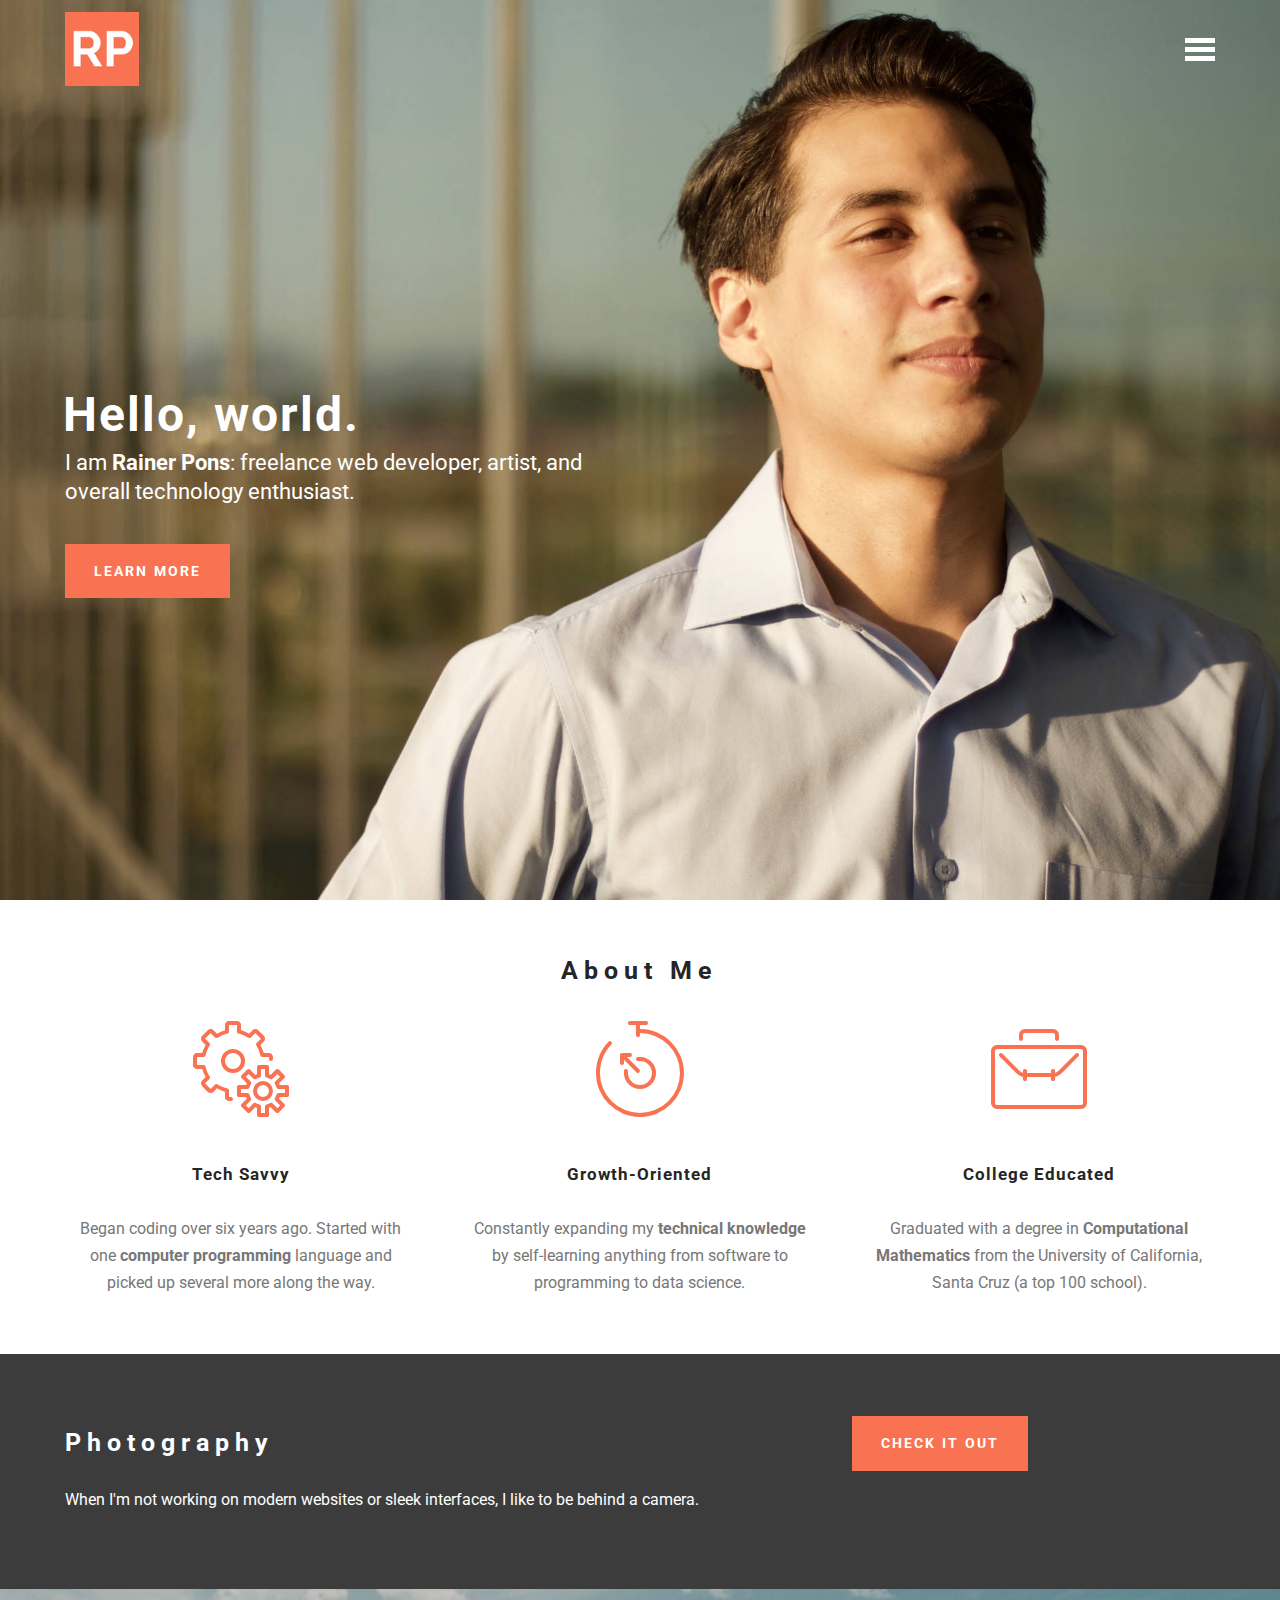
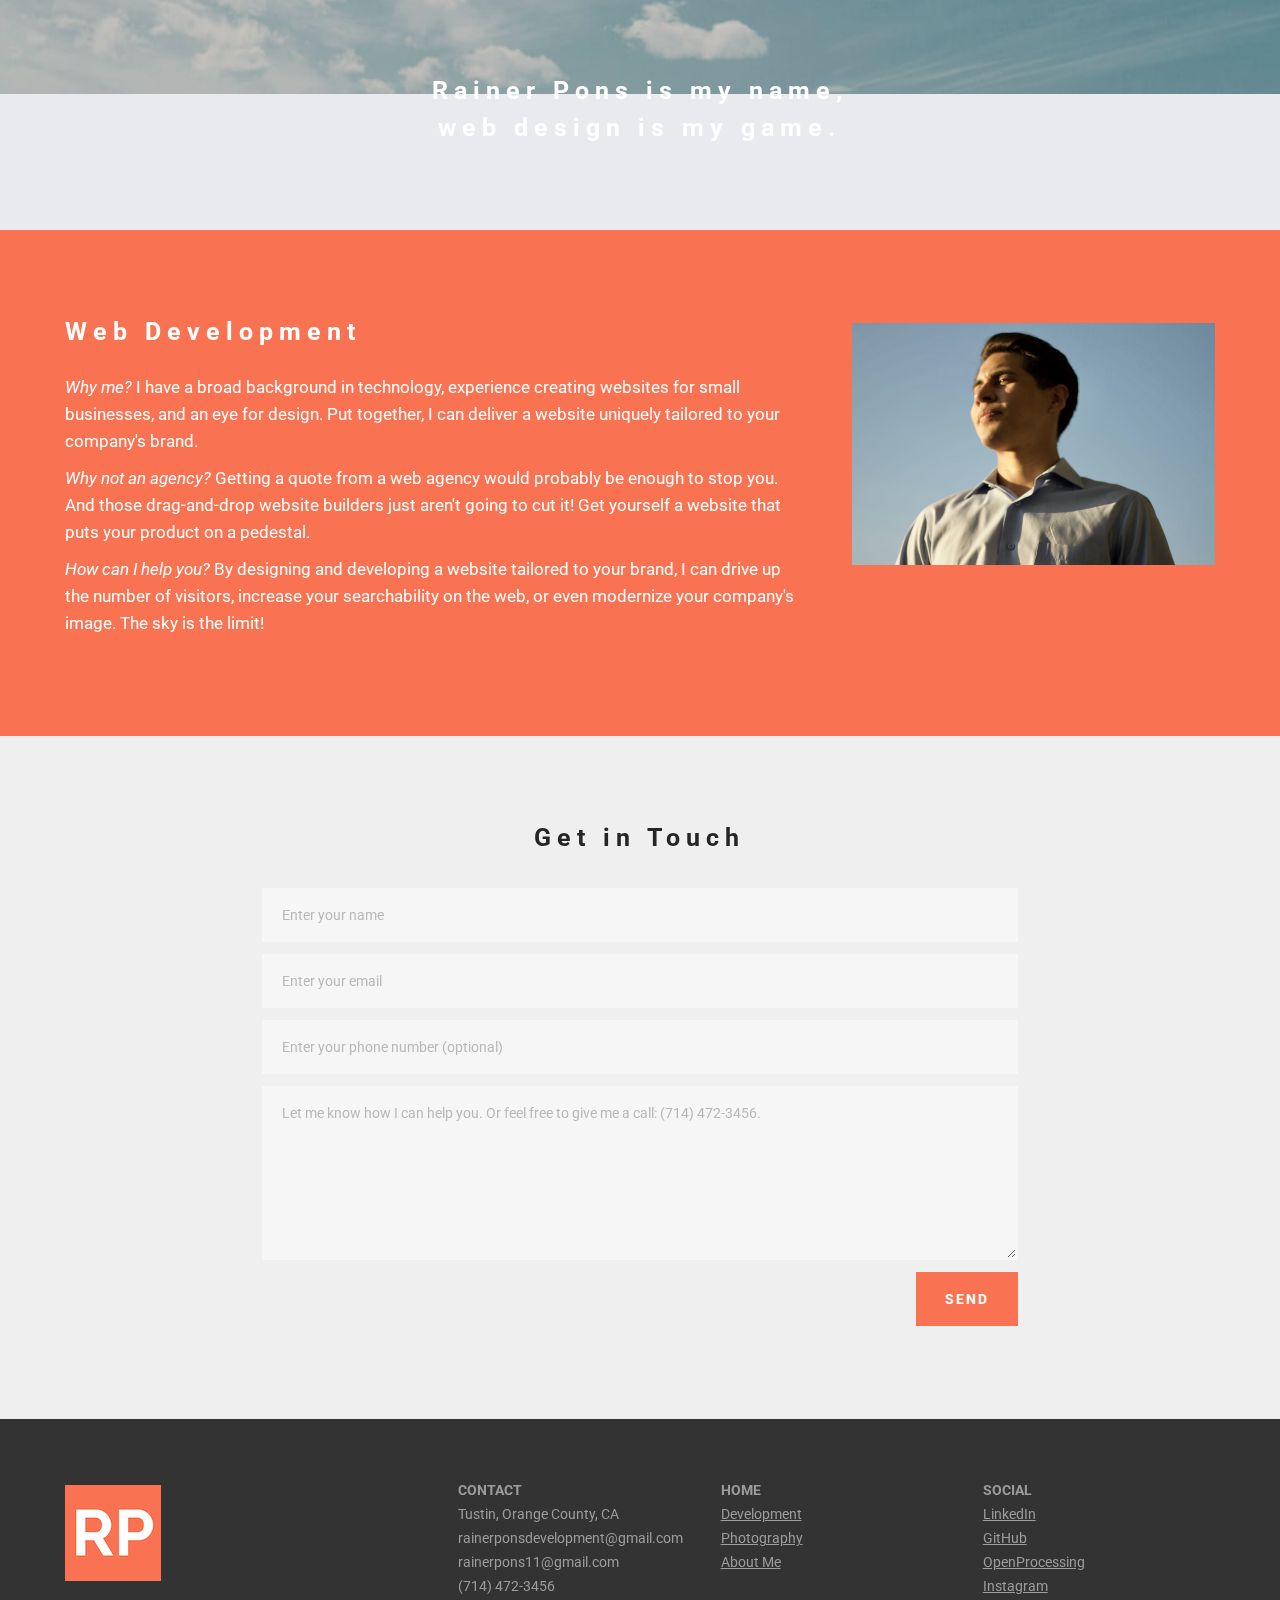
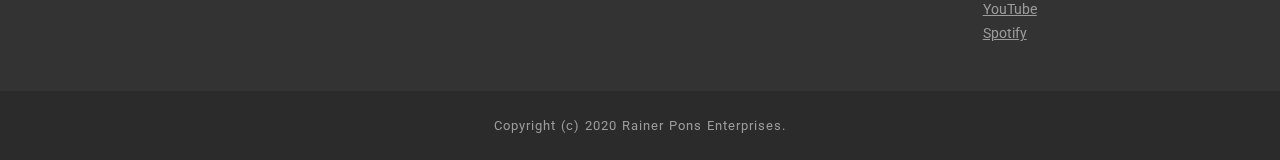
==== commit f3469594: "Add pages" ====
--- a/index.html
+++ b/index.html
@@ -1,476 +1,277 @@
 <!DOCTYPE html>
-<html  >
-<head>
-  <!-- Site made with Mobirise Website Builder v4.11.6, https://mobirise.com -->
-  <meta charset="UTF-8">
-  <meta http-equiv="X-UA-Compatible" content="IE=edge">
-  <meta name="generator" content="Mobirise v4.11.6, mobirise.com">
-  <meta name="viewport" content="width=device-width, initial-scale=1, minimum-scale=1">
-  <link rel="shortcut icon" href="assets/images/logo2.png" type="image/x-icon">
-  <meta name="description" content="Hello, I'm Rainer Pons.">
-  
-  <title>_Home</title>
-  <link rel="stylesheet" href="assets/web/assets/mobirise-icons2/mobirise2.css">
-  <link rel="stylesheet" href="assets/web/assets/mobirise-icons/mobirise-icons.css">
-  <link rel="stylesheet" href="assets/bootstrap/css/bootstrap.min.css">
-  <link rel="stylesheet" href="assets/bootstrap/css/bootstrap-grid.min.css">
-  <link rel="stylesheet" href="assets/bootstrap/css/bootstrap-reboot.min.css">
-  <link rel="stylesheet" href="assets/tether/tether.min.css">
-  <link rel="stylesheet" href="assets/dropdown/css/style.css">
-  <link rel="stylesheet" href="assets/socicon/css/styles.css">
-  <link rel="stylesheet" href="assets/theme/css/style.css">
-  <link rel="preload" as="style" href="assets/mobirise/css/mbr-additional.css"><link rel="stylesheet" href="assets/mobirise/css/mbr-additional.css" type="text/css">
-  <script>
-    window.dataLayer = window.dataLayer || [];
-    function gtag(){dataLayer.push(arguments);}
-    gtag('js', new Date());
-    gtag('config', 'UA-118003738-1');
-  </script>
-  <!-- /Google Analytics -->
-  <!-- /Google Analytics -->
-  
-  
-  
-</head>
-<body>
-  <section class="menu cid-rJFIC9odFc" once="menu" id="menu2-0">
-
-    
-
-    <nav class="navbar navbar-expand beta-menu navbar-dropdown align-items-center navbar-toggleable-sm">
-        <button class="navbar-toggler navbar-toggler-right" type="button" data-toggle="collapse" data-target="#navbarSupportedContent" aria-controls="navbarSupportedContent" aria-expanded="false" aria-label="Toggle navigation">
-            <div class="hamburger">
-                <span></span>
-                <span></span>
-                <span></span>
-                <span></span>
-            </div>
-        </button>
-        <div class="menu-logo">
-            <div class="navbar-brand">
-                <span class="navbar-logo">
-                    <a href="index.html">
-                        <img src="assets/images/logo2.png" alt="Mobirise" title="" style="height: 3.8rem;">
-                    </a>
-                </span>
-                <span class="navbar-caption-wrap"><a class="navbar-caption text-black display-5" href="index.html">
-                        Rainer Pons</a></span>
-            </div>
-        </div>
-        <div class="collapse navbar-collapse" id="navbarSupportedContent">
-            <ul class="navbar-nav nav-dropdown nav-right" data-app-modern-menu="true"><li class="nav-item">
-                    <a class="nav-link link text-black display-4" href="index.html">
-                        Home</a>
-                </li><li class="nav-item"><a class="nav-link link text-black display-4" href="photography.html">Photography</a></li></ul>
+<html>
+    <head>
+        <meta charset="UTF-8">
+        <meta http-equiv="X-UA-Compatible" content="IE=edge">
+        <meta name="viewport" content="width=device-width, initial-scale=1, minimum-scale=1">
+        <link rel="shortcut icon" href="assets/images/rp-logos-1-128x128.png" type="image/x-icon">
+        <meta name="description" content="">
+        <title>Rainer Pons: Freelance Web Developer in Orange County, CA</title>
+        <link rel="stylesheet" href="https://fonts.googleapis.com/css?family=Roboto:700,400&subset=cyrillic,latin,greek,vietnamese">
+        <link rel="stylesheet" href="assets/web/assets/mobirise-icons/mobirise-icons.css">
+        <link rel="stylesheet" href="assets/bootstrap/css/bootstrap.min.css">
+        <link rel="stylesheet" href="assets/animatecss/animate.min.css">
+        <link rel="stylesheet" href="assets/mobirise/css/style.css">
+        <link rel="preload" as="style" href="assets/mobirise/css/mbr-additional.css">
+        <link rel="stylesheet" href="assets/mobirise/css/mbr-additional.css" type="text/css">
+    </head>
+    <body>
+        <!-- Analytics -->
+        <script async src="https://www.googletagmanager.com/gtag/js?id=UA-157434239-1"></script>
+        <script>
+            window.dataLayer = window.dataLayer || [];
+            function gtag(){dataLayer.push(arguments);}
+            gtag('js', new Date());
             
-        </div>
-    </nav>
-</section>
-
-<section class="engine"><a href="https://mobirise.info/u">bootstrap html templates</a></section><section class="header9 cid-rJFII6V8HJ mbr-fullscreen" id="header9-4">
-
-    
-
-    <div class="mbr-overlay" style="opacity: 0.5; background-color: rgb(35, 35, 35);">
-    </div>
-
-    <div class="container">
-        <div class="media-container-column mbr-white col-lg-8 col-md-10">
-            <h1 class="mbr-section-title align-left mbr-bold pb-3 mbr-fonts-style display-1">Hello, world.</h1>
-            <h3 class="mbr-section-subtitle align-left mbr-light pb-3 mbr-fonts-style display-2">I am Rainer Pons.</h3>
-            <p class="mbr-text align-left pb-3 mbr-fonts-style display-5">Bare with me here: this site is going through a major redesign at the moment.</p>
-            
-        </div>
-    </div>
-
-    
-</section>
-
-<section class="features6 cid-rJFPFguBtR" id="features6-c">
-    
-    
-
-    
-    <div class="container">
-        <div class="media-container-row">
-
-            <div class="card p-3 col-12 col-md-6 col-lg-4">
-                <div class="card-img pb-3">
-                    <span class="mbr-iconfont mbri-setting" style="color: rgb(255, 51, 102); fill: rgb(255, 51, 102);"></span>
-                </div>
-                <div class="card-box">
-                    <h4 class="card-title py-3 mbr-fonts-style display-5">
-                        Tech-Savvy
-                    </h4>
-                    <p class="mbr-text mbr-fonts-style display-7">
-                       Began coding over four years ago. Started with the computer programming language Java and picked up more along the way.
-                    </p>
-                </div>
-            </div>
-
-            <div class="card p-3 col-12 col-md-6 col-lg-4">
-                <div class="card-img pb-3">
-                    <span class="mbr-iconfont mbri-timer" style="color: rgb(255, 51, 102); fill: rgb(255, 51, 102);"></span>
-                </div>
-                <div class="card-box">
-                    <h4 class="card-title py-3 mbr-fonts-style display-5">
-                        Self-Starter
-                    </h4>
-                    <p class="mbr-text mbr-fonts-style display-7">Constantly expanding my technical knowledge by self-learning, both new software and new programming frameworks.
-                    </p>
-                </div>
-            </div>
-
-            <div class="card p-3 col-12 col-md-6 col-lg-4">
-                <div class="card-img pb-3">
-                    <span class="mbr-iconfont mbri-briefcase" style="color: rgb(255, 51, 102); fill: rgb(255, 51, 102);"></span>
-                </div>
-                <div class="card-box">
-                    <h4 class="card-title py-3 mbr-fonts-style display-5">College Educated</h4>
-                    <p class="mbr-text mbr-fonts-style display-7">
-                       Graduated with a degree in Computational Mathematics from University of California, Santa Cruz (a top 100 school).
-                    </p>
-                </div>
-            </div>
-
-            
-
-        </div>
-
-    </div>
-
-</section>
-
-<section class="mbr-section info2 cid-rLOhgrmR1n" id="info2-1y">
-
-    
-
-    
-
-    <div class="container">
-        <div class="row main justify-content-center">
-            <div class="media-container-column col-12 col-lg-3 col-md-4">
-                <div class="mbr-section-btn align-left py-4"><a class="btn btn-white-outline display-4" href="photography.html"><span class="mobi-mbri mobi-mbri-camera mbr-iconfont mbr-iconfont-btn"></span>
-                    SEE PHOTOS</a></div>
-            </div>
-            <div class="media-container-column title col-12 col-lg-7 col-md-6">
-                <h2 class="align-right mbr-bold mbr-white pb-3 mbr-fonts-style display-2">Film Photography</h2>
-                <h3 class="mbr-section-subtitle align-right mbr-light mbr-white mbr-fonts-style display-5">When I'm not working on sleek websites or modern interfaces, I like to shoot 35mm film photography.</h3>
-            </div>
-        </div>
-    </div>
-</section>
-
-<section class="timeline1 cid-rJFXdgtdHK" id="timeline1-j">
-
-    
-
-    
-
-    <div class="container align-center">
-        
-        
-
-        <div class="container timelines-container reverseTimeline" mbri-timelines="">
-            <!--1-->
-            <div class="row timeline-element reverse">
-                 <div class="timeline-date-panel col-xs-12 col-md-6  align-left">         
-                    <div class="time-line-date-content">
-                        <p class="mbr-timeline-date mbr-fonts-style display-7">
-                            November 26, 1995</p>
-                    </div>
-                </div>
-           <span class="iconBackground"></span>
-            <div class="col-xs-12 col-md-6 align-right">
-                <div class="timeline-text-content">
-                    <h4 class="mbr-timeline-title pb-3 mbr-fonts-style display-5">
-                        Born</h4>
-                    <p class="mbr-timeline-text mbr-fonts-style display-7">I was born and raised in Orange County, California.</p>
-                 </div>
-            </div>
-            </div>
-            <!--2-->
-            <div class="row timeline-element  separline">
-                <div class="timeline-date-panel col-xs-12 col-md-6 align-right">
-                    <div class="time-line-date-content">
-                        <p class="mbr-timeline-date mbr-fonts-style display-7">
-                            September 26, 2013</p>
-                    </div>
-                </div>
-                <span class="iconBackground"></span>
-                <div class="col-xs-12 col-md-6 align-left ">
-                    <div class="timeline-text-content">
-                        <h4 class="mbr-timeline-title pb-3 mbr-fonts-style display-5">
-                            College
-                        </h4>
-                        <p class="mbr-timeline-text mbr-fonts-style display-7">
-                            First day of instruction at the UCSC.
-                        </p>
-                    </div>
-                </div>
-            </div>
-            <!--3-->
-            <div class="row timeline-element reverse separline">
-                <div class="timeline-date-panel col-xs-12 col-md-6  align-left">
-                    <div class="time-line-date-content">
-                        <p class="mbr-timeline-date mbr-fonts-style display-7">
-                            January 6, 2014</p>
-                    </div>
-                </div>
-                <span class="iconBackground"></span>
-                <div class="col-xs-12 col-md-6 align-right">
-                    <div class="timeline-text-content">
-                        <h4 class="mbr-timeline-title pb-3 mbr-fonts-style display-5">
-                            Coding
-                        </h4>      
-                        <p class="mbr-timeline-text mbr-fonts-style display-7">
-                            Started learning programming, beginning with the Java-based language Processing.
-                        </p>
-                    </div>
-                </div>
-            </div>
-            <!--4-->
-            <div class="row timeline-element  separline">
-                <div class="timeline-date-panel col-xs-12 col-md-6 align-right">
-                    <div class="time-line-date-content">
-                        <p class="mbr-timeline-date mbr-fonts-style display-7">
-                            October 21, 2014</p>
-                    </div>
-                </div>
-                <span class="iconBackground"></span>
-                <div class="col-xs-12 col-md-6 align-left ">
-                    <div class="timeline-text-content">
-                        <h4 class="mbr-timeline-title pb-3 mbr-fonts-style display-5">
-                            Art</h4>
-                        <p class="mbr-timeline-text mbr-fonts-style display-7">
-                            Founded a well-funded, student-led organization which hosted art exhibitions based on science.
-                        </p>
-                    </div>
-                </div>
-            </div>
-            <!--5-->
-            <div class="row timeline-element reverse separline">
-                <div class="timeline-date-panel col-xs-12 col-md-6  align-left">
-                    <div class="time-line-date-content">
-                        <p class="mbr-timeline-date mbr-fonts-style display-7">
-                            December 1, 2014</p>
-                    </div>
-                </div>
-                <span class="iconBackground"></span>
-                <div class="col-xs-12 col-md-6 align-right">
-                    <div class="timeline-text-content">
-                        <h4 class="mbr-timeline-title pb-3 mbr-fonts-style display-5">Photography</h4>
-                        <p class="mbr-timeline-text mbr-fonts-style display-7">Started learning the ins-and-outs of photography after buying the 35mm film version of the Canon EOS Rebel.&nbsp;</p>
-                    </div>
-                </div>
-            </div>
-            <!--6-->
-            <div class="row timeline-element separline">
-                <div class="timeline-date-panel col-xs-12 col-md-6 align-right">
-                    <div class="time-line-date-content">
-                       <p class="mbr-timeline-date mbr-fonts-style display-7">
-                            September 22, 2015</p>
-                    </div>
-                </div>
-                <span class="iconBackground"></span>
-                <div class="col-xs-12 col-md-6 align-left ">
-                    <div class="timeline-text-content">
-                        <h4 class="mbr-timeline-title pb-3 mbr-fonts-style display-5">Consulting</h4>
-                        <p class="mbr-timeline-text mbr-fonts-style display-7">
-                            Provided technical services and guidance for UCSC's most read newspaper (over 100,000 yearly views) in graphic design software.
-                        </p>
-                    </div>
-                </div>
-            </div>
-            <!--7-->
-            <div class="row timeline-element reverse separline">
-                <div class="timeline-date-panel col-xs-12 col-md-6  align-left">
-                    <div class="time-line-date-content">
-                        <p class="mbr-timeline-date mbr-fonts-style display-7">
-                           April 3, 2017</p>
-                    </div>
-                </div>
-                <span class="iconBackground"></span>
-                <div class="col-xs-12 col-md-6 align-right">
-                    <div class="timeline-text-content">
-                        <h4 class="mbr-timeline-title pb-3 mbr-fonts-style display-5">
-                            Thesis
-                        </h4>
-                        <p class="mbr-timeline-text mbr-fonts-style display-7">
-                            Started researching for a thesis and presentation on the mathematical field of complex analysis.
-                        </p>
-                    </div>
-                </div>
-            </div>
-            <!--8-->
-            <div class="row timeline-element separline">
-                <div class="timeline-date-panel col-xs-12 col-md-6 align-right">
-                    <div class="time-line-date-content">
-                        <p class="mbr-timeline-date mbr-fonts-style display-7">
-                           June 17, 2017</p>
-                    </div>
-                </div>
-                <span class="iconBackground"></span>
-                <div class="col-xs-12 col-md-6 align-left ">
-                    <div class="timeline-text-content">
-                        <h4 class="mbr-timeline-title pb-3 mbr-fonts-style display-5">Graduation</h4>
-                        <p class="mbr-timeline-text mbr-fonts-style display-7">
-                            Received my Bachelor's degree in Computational Mathematics from the University of California, Santa Cruz (a top 100 school).
-                        </p>
-                    </div>
-                </div>
-            </div>
-            <!--9-->
-            <div class="row timeline-element reverse separline">
-                <div class="timeline-date-panel col-xs-12 col-md-6  align-left">
-                    <div class="time-line-date-content">
-                        <p class="mbr-timeline-date mbr-fonts-style display-7">
-                           September 5, 2018</p>
-                    </div>
-                </div>
-                <span class="iconBackground"></span>
-                <div class="col-xs-12 col-md-6 align-right">
-                    <div class="timeline-text-content">
-                        <h4 class="mbr-timeline-title pb-3 mbr-fonts-style display-5">Contracting</h4>
-
-                        <p class="mbr-timeline-text mbr-fonts-style display-7">
-                            Hired as a Technical Contractor by an IT company in San Andreas, California.
-                        </p>
-                    </div>
-                </div>
-            </div>
-            <!--10-->
-            <div class="row timeline-element separline">
-                <div class="timeline-date-panel col-xs-12 col-md-6 align-right">
-                    <div class="time-line-date-content">
-                       <p class="mbr-timeline-date mbr-fonts-style display-7">
-                          October 16, 2018</p>
-                    </div>
-                </div>
-                <span class="iconBackground"></span>
-                <div class="col-xs-12 col-md-6 align-left ">
-                    <div class="timeline-text-content">
-                        <h4 class="mbr-timeline-title pb-3 mbr-fonts-style display-5">Freelance</h4> 
-                        <p class="mbr-timeline-text mbr-fonts-style display-7">
-                            Taken on as a Freelance Web Developer by decorative rock company in Wallace, California.
-                        </p>
-                    </div>
-                </div>
-            </div>
-            <!--11-->
-            
-            <!--12-->
-            
-        </div>
-    </div>
-</section>
-
-<section class="cid-rJFSITPbOE" id="footer5-h">
-
-    
-
-    
-
-    <div class="container">
-        <div class="media-container-row">
-            <div class="col-md-3">
-                <div class="media-wrap">
-                    <a href="https://mobirise.co/">
-                       <img src="assets/images/logo24.png" alt="Mobirise">
-                    </a>
-                </div>
-            </div>
-            <div class="col-md-9">
-                <p class="mbr-text align-right links mbr-fonts-style display-7"><a href="index.html"><strong>HOME</strong></a> /<strong> </strong><strong><b><a href="photography.html"><b>PHOTOGRAPHY</b></a>&nbsp;</b></strong>/<strong> <a href="tel:+1-714-4723456"><b>PHONE</b></a> </strong>/<strong> <a href="mailto:rainerpons11@gmail.com"><b>EMAIL</b></a></strong></p>
-            </div>
-        </div>
-        <div class="footer-lower">
-            <div class="media-container-row">
-                <div class="col-md-12">
-                    <hr>
-                </div>
-            </div>
-            <div class="media-container-row mbr-white">
-                <div class="col-md-6 copyright">
-                    <p class="mbr-text mbr-fonts-style display-7">
-                        Site last modified on December 26, 2019.</p>
-                </div>
-                <div class="col-md-6">
-                    <div class="social-list align-right">
-                        <div class="soc-item">
-                            <a href="http://instagram.com/r__pons" target="_blank">
-                                <span class="mbr-iconfont mbr-iconfont-social socicon-instagram socicon"></span>
-                            </a>
-                        </div>
-                        <div class="soc-item">
-                            <a href="http://linkedin.com/in/rainerpons" target="_blank">
-                                <span class="mbr-iconfont mbr-iconfont-social socicon-linkedin socicon"></span>
-                            </a>
-                        </div>
-                        <div class="soc-item">
-                            <a href="https://github.com/rainerpons" target="_blank">
-                                <span class="mbr-iconfont mbr-iconfont-social socicon-github socicon"></span>
-                            </a>
-                        </div>
-                        <div class="soc-item">
-                            <a href="https://open.spotify.com/user/122870297" target="_blank">
-                                <span class="mbr-iconfont mbr-iconfont-social socicon-spotify socicon"></span>
-                            </a>
-                        </div>
-                        
-                        
-                    </div>
-                </div>
-            </div>
-        </div>
-    </div>
-</section>
-
-
-  <script src="assets/web/assets/jquery/jquery.min.js"></script>
-  <script src="assets/popper/popper.min.js"></script>
-  <script src="assets/bootstrap/js/bootstrap.min.js"></script>
-  <script src="assets/tether/tether.min.js"></script>
-  <script src="assets/dropdown/js/nav-dropdown.js"></script>
-  <script src="assets/dropdown/js/navbar-dropdown.js"></script>
-  <script src="assets/touchswipe/jquery.touch-swipe.min.js"></script>
-  <script src="assets/smoothscroll/smooth-scroll.js"></script>
-  <script src="assets/theme/js/script.js"></script>
-  <script type="application/ld+json">
-  {
-    "@context": "http://schema.org",
-    "@type": "Person",
-    "name": "Rainer Pons",
-    "address": {
-      "@type": "PostalAddress",
-      "addressLocality": "Tustin",
-      "addressRegion": "CA"
-    },
-    "alumniOf": {
-      "@type": "CollegeOrUniversity",
-      "name": "University of California, Santa Cruz",
-      "sameAs": "https://en.wikipedia.org/wiki/University_of_California,_Santa_Cruz"
-    },
-    "description": "Rainer Pons is a remote web developer, prior technical consultant, computer programmer, and college graduate...",
-    "email": "mailto:rainerpons11@gmail.com",
-    "image": "https://rainerpons.github.io/assets/images/me-598x598.jpg",
-    "mainEntityOfPage": {
-      "@type": "WebPage",
-      "@id": "https://rainerpons.com"
-    },
-    "nationality": "American",
-    "sameAs": [
-      "https://github.com/rainerpons",
-      "https://instagram.com/r__pons",
-      "https://linkedin.com/in/rainerpons",
-      "https://openprocessing.org/user/48635",
-      "https://youtube.com/channel/UCwckV2UtHtrdb7NDyz5F0yw"
-    ],
-    "telephone": "(714) 472-3456",
-    "url": "https://rainerpons.com"
-  }
-  </script>
-  
-  
-</body>
+            gtag('config', 'UA-157434239-1');
+        </script>
+        <!-- /Analytics -->
+        <section class="mbr-navbar mbr-navbar--freeze mbr-navbar--absolute mbr-navbar--sticky mbr-navbar--collapsed mbr-navbar--transparent" id="menu-1m" data-rv-view="0">
+            <div class="mbr-navbar__section mbr-section">
+                <div class="mbr-section__container container">
+                    <div class="mbr-navbar__container">
+                        <div class="mbr-navbar__column mbr-navbar__column--s mbr-navbar__brand">
+                            <span class="mbr-navbar__brand-link mbr-brand mbr-brand--inline">
+                            <span class="mbr-brand__logo"><a href="http://rainerpons.com"><img src="assets/images/rp-logo-96x96.png" class="mbr-navbar__brand-img mbr-brand__img"></a></span>
+                            </span>
+                        </div>
+                        <div class="mbr-navbar__hamburger mbr-hamburger"><span class="mbr-hamburger__line"></span></div>
+                        <div class="mbr-navbar__column mbr-navbar__menu">
+                            <nav class="mbr-navbar__menu-box mbr-navbar__menu-box--inline-right">
+                                <div class="mbr-navbar__column">
+                                    <ul class="mbr-navbar__items mbr-navbar__items--right float-left mbr-buttons mbr-buttons--freeze mbr-buttons--right btn-decorator mbr-buttons--activated mbr-buttons--only-links">
+                                        <li class="mbr-navbar__item"><a class="mbr-buttons__link btn text-white" href="http://rainerpons.com">HOME</a></li>
+                                        <li class="mbr-navbar__item"><a class="mbr-buttons__link btn text-white" href="index.html#features1-3">ABOUT</a></li>
+                                        <li class="mbr-navbar__item"><a class="mbr-buttons__link btn text-white" href="index.html#msg-box4-8">DEVELOPMENT</a></li>
+                                        <li class="mbr-navbar__item"><a class="mbr-buttons__link btn text-white" href="photography.html#msg-box3-12">PHOTOGRAPHY</a></li>
+                                        <li class="mbr-navbar__item"><a class="mbr-buttons__link btn text-white" href="index.html#form1-a">CONTACT</a></li>
+                                        <li class="mbr-navbar__item"><a class="mbr-buttons__link btn text-white" href="index.html#contacts1-k">SOCIAL</a></li>
+                                    </ul>
+                                </div>
+                            </nav>
+                        </div>
+                    </div>
+                </div>
+            </div>
+        </section>
+        <section class="mbr-box mbr-section mbr-section--relative mbr-section--fixed-size mbr-section--full-height mbr-section--bg-adapted" id="header1-0" data-rv-view="2" style="background-image: url(assets/images/img-7663-2000x1333.jpg);">
+            <div class="mbr-box__magnet mbr-box__magnet--sm-padding mbr-box__magnet--center-left mbr-after-navbar">
+                <div class="mbr-box__container mbr-section__container container">
+                    <div class="mbr-box mbr-box--stretched">
+                        <div class="mbr-box__magnet mbr-box__magnet--center-left">
+                            <div class="row">
+                                <div class=" col-sm-6">
+                                    <div class="mbr-hero animated fadeInUp">
+                                        <h1 class="mbr-hero__text">Hello, world.</h1>
+                                        <p class="mbr-hero__subtext">I am <strong>Rainer Pons</strong>: freelance web developer, artist, and overall technology enthusiast.</p>
+                                    </div>
+                                    <div class="mbr-buttons btn-inverse mbr-buttons--left"><a class="mbr-buttons__btn btn btn-lg btn-danger animated fadeInUp delay" href="index.html#features1-3">LEARN MORE</a>  </div>
+                                </div>
+                            </div>
+                        </div>
+                    </div>
+                </div>
+            </div>
+        </section>
+        <section class="mbr-section mbr-section--relative mbr-section--fixed-size" id="features1-3" data-rv-view="12" style="background-color: rgb(255, 255, 255);">
+            <div class="mbr-section__container mbr-section__container--std-top-padding mbr-section__container--sm-bot-padding mbr-section-title container" style="padding-top: 62px;">
+                <div class="mbr-header mbr-header--center mbr-header--wysiwyg row">
+                    <div class="col-sm-8 col-sm-offset-2">
+                        <h3 class="mbr-header__text">About Me</h3>
+                    </div>
+                </div>
+            </div>
+            <div class="mbr-section__container container">
+                <div class="mbr-section__row row">
+                    <div class="mbr-section__col col-xs-12 col-sm-4">
+                        <div class="mbr-section__container mbr-section__container--center mbr-section__container--middle">
+                            <figure class="mbr-figure"><span class="mbri-setting mbr-iconfont mbr-iconfont-features1" style="font-size: 96px; color: rgb(249, 115, 82);"></span></figure>
+                        </div>
+                        <div class="mbr-section__container mbr-section__container--middle">
+                            <div class="mbr-header mbr-header--reduce mbr-header--center mbr-header--wysiwyg">
+                                <h3 class="mbr-header__text">Tech Savvy</h3>
+                            </div>
+                        </div>
+                        <div class="mbr-section__container mbr-section__container--last" style="padding-bottom: 62px;">
+                            <div class="mbr-article mbr-article--wysiwyg">
+                                <p>Began coding over six years ago. Started with one&nbsp;<strong>computer programming</strong> language and picked up several more along the way.</p>
+                            </div>
+                        </div>
+                    </div>
+                    <div class="mbr-section__col col-xs-12 col-sm-4">
+                        <div class="mbr-section__container mbr-section__container--center mbr-section__container--middle">
+                            <figure class="mbr-figure"><span class="mbri-timer mbr-iconfont mbr-iconfont-features1" style="font-size: 96px; color: rgb(249, 115, 82);"></span></figure>
+                        </div>
+                        <div class="mbr-section__container mbr-section__container--middle">
+                            <div class="mbr-header mbr-header--reduce mbr-header--center mbr-header--wysiwyg">
+                                <h3 class="mbr-header__text">Growth-Oriented</h3>
+                            </div>
+                        </div>
+                        <div class="mbr-section__container mbr-section__container--last" style="padding-bottom: 62px;">
+                            <div class="mbr-article mbr-article--wysiwyg">
+                                <p>Constantly expanding my <strong>technical knowledge</strong> by self-learning anything from software to programming to data science.</p>
+                            </div>
+                        </div>
+                    </div>
+                    <div class="mbr-section__col col-xs-12 col-sm-4">
+                        <div class="mbr-section__container mbr-section__container--center mbr-section__container--middle">
+                            <figure class="mbr-figure"><span class="mbri-briefcase mbr-iconfont mbr-iconfont-features1" style="font-size: 96px; color: rgb(249, 115, 82);"></span></figure>
+                        </div>
+                        <div class="mbr-section__container mbr-section__container--middle">
+                            <div class="mbr-header mbr-header--reduce mbr-header--center mbr-header--wysiwyg">
+                                <h3 class="mbr-header__text">College Educated</h3>
+                            </div>
+                        </div>
+                        <div class="mbr-section__container mbr-section__container--last" style="padding-bottom: 62px;">
+                            <div class="mbr-article mbr-article--wysiwyg">
+                                <p>Graduated with a degree in <strong>Computational Mathematics</strong> from the University of California, Santa Cruz (a top 100 school).</p>
+                            </div>
+                        </div>
+                    </div>
+                </div>
+            </div>
+        </section>
+        <section class="mbr-section mbr-section--relative mbr-section--short-paddings" id="msg-box1-5" data-rv-view="15" style="background-color: rgb(60, 60, 60);">
+            <div class="mbr-section__container mbr-section__container--isolated container" style="padding-top: 80px; padding-bottom: 80px;">
+                <div class="row">
+                    <div class="mbr-box mbr-box--fixed mbr-box--adapted">
+                        <div class="mbr-box__magnet mbr-box__magnet--top-left mbr-section__left col-sm-8">
+                            <div class="mbr-section__container mbr-section__container--middle">
+                                <div class="mbr-header mbr-header--auto-align mbr-header--wysiwyg">
+                                    <h3 class="mbr-header__text">Photography</h3>
+                                </div>
+                            </div>
+                            <div class="mbr-section__container">
+                                <div class="mbr-article mbr-article--auto-align mbr-article--wysiwyg">
+                                    <p>When I'm not working on modern websites or sleek interfaces, I like to be behind a camera.</p>
+                                </div>
+                            </div>
+                        </div>
+                        <div class="mbr-box__magnet mbr-box__magnet--top-left mbr-section__right col-sm-4">
+                            <div class="mbr-section__container">
+                                <div class="mbr-buttons mbr-buttons--auto-align mbr-buttons--top mbr-buttons--left"><a class="mbr-buttons__btn btn btn-lg btn-danger" href="photography.html#msg-box3-12">CHECK IT OUT</a></div>
+                            </div>
+                        </div>
+                    </div>
+                </div>
+            </div>
+        </section>
+        <section class="mbr-section mbr-section--relative mbr-section--fixed-size mbr-parallax-background" id="content5-e" data-rv-view="5" style="background-image: url(assets/images/bg3.jpg);">
+            <div class="mbr-overlay" style="opacity: 0.1; background-color: rgb(40, 50, 78);"></div>
+            <div class="mbr-section__container container mbr-section__container--isolated" style="padding-top: 93px; padding-bottom: 93px;">
+                <div class="mbr-header mbr-header--wysiwyg row">
+                    <div class="col-sm-8 col-sm-offset-2">
+                        <h3 class="mbr-header__text">Rainer Pons is my name,<br>web design is my game.</h3>
+                    </div>
+                </div>
+            </div>
+        </section>
+        <section class="mbr-section mbr-section--relative" id="msg-box4-8" data-rv-view="18" style="background-color: rgb(249, 115, 82);">
+            <div class="mbr-section__container mbr-section__container--isolated container" style="padding-top: 93px; padding-bottom: 62px;">
+                <div class="row">
+                    <div class="mbr-box mbr-box--fixed mbr-box--adapted">
+                        <div class="mbr-box__magnet mbr-class-mbr-box__magnet--center-left col-sm-6 content-size mbr-section__left">
+                            <div class="mbr-section__container mbr-section__container--middle">
+                                <div class="mbr-header mbr-header--auto-align mbr-header--wysiwyg">
+                                    <h3 class="mbr-header__text">Web Development</h3>
+                                </div>
+                            </div>
+                            <div class="mbr-section__container mbr-section__container--middle">
+                                <div class="mbr-article mbr-article--auto-align mbr-article--wysiwyg">
+                                    <p><em>Why me?</em>&nbsp;I have a broad background in technology, experience creating websites for small businesses, and an eye for design. Put together, I can deliver a website uniquely tailored to your company's brand.</p>
+                                    <p><em>Why not an agency?</em>&nbsp;Getting a quote from a web agency would probably be enough to stop you. And those drag-and-drop website builders just aren't going to cut it! Get yourself a website that puts your product on a pedestal.<br></p>
+                                    <p><em>How can I help you?</em>&nbsp;By designing and developing a website tailored to your brand, I can drive up the number of visitors, increase your searchability on the web, or even modernize your company's image. The sky is the limit!</p>
+                                </div>
+                            </div>
+                        </div>
+                        <div class="mbr-box__magnet mbr-box__magnet--top-left mbr-section__right col-sm-6 image-size" style="width: 25%;">
+                            <figure class="mbr-figure mbr-figure--adapted mbr-figure--caption-inside-bottom mbr-figure--full-width"><img src="assets/images/img-7667-1400x933.jpg" class="mbr-figure__img"></figure>
+                        </div>
+                    </div>
+                </div>
+            </div>
+        </section>
+        <section class="mbr-section mbr-section--relative mbr-section--fixed-size" id="form1-a" data-rv-view="21" style="background-color: rgb(239, 239, 239);">
+            <div class="mbr-section__container mbr-section__container--std-padding container" style="padding-top: 93px; padding-bottom: 93px;">
+                <div class="row">
+                    <div class="col-sm-12">
+                        <div class="row">
+                            <div class="col-sm-8 col-sm-offset-2" data-form-type="formoid">
+                                <div class="mbr-header mbr-header--center mbr-header--std-padding">
+                                    <h2 class="mbr-header__text">Get in Touch</h2>
+                                </div>
+                                <div data-form-alert="true">
+                                    <div class="hide" data-form-alert-success="true">Hey there! Thank you for reaching out. Will get back to you as soon as possible.</div>
+                                </div>
+                                <form action="https://mobirise.com/" method="post" data-form-title="Get in Touch">
+                                    <input type="hidden" value="1CTzjYug+TSqb8Sn6swKlvaA2u5LuW6RhZyZwVvjJae5HakPpSox/RNyzwo67DU0RsCxrw4eSvv0SOl9QEr8ek8XWrD8ZB3KXKyhq8vjxqvpNIRQiICzz/DlZcoTidHa" data-form-email="true">
+                                    <div class="form-group">
+                                        <input type="text" class="form-control" name="name" required="" placeholder="Enter your name" data-form-field="Name">
+                                    </div>
+                                    <div class="form-group">
+                                        <input type="email" class="form-control" name="email" required="" placeholder="Enter your email" data-form-field="Email">
+                                    </div>
+                                    <div class="form-group">
+                                        <input type="tel" class="form-control" name="phone" placeholder="Enter your phone number (optional)" data-form-field="Phone">
+                                    </div>
+                                    <div class="form-group">
+                                        <textarea class="form-control" name="message" rows="7" placeholder="Let me know how I can help you. Or feel free to give me a call: (714) 472-3456." data-form-field="Message"></textarea>
+                                    </div>
+                                    <div class="mbr-buttons mbr-buttons--right"><button type="submit" class="mbr-buttons__btn btn btn-lg btn-danger">SEND</button></div>
+                                </form>
+                            </div>
+                        </div>
+                    </div>
+                </div>
+            </div>
+        </section>
+        <section class="mbr-section mbr-section--relative mbr-section--fixed-size" id="contacts1-k" data-rv-view="8" style="background-color: rgb(51, 51, 51);">
+            <div class="mbr-section__container container">
+                <div class="mbr-contacts mbr-contacts--wysiwyg row" style="padding-top: 60px; padding-bottom: 45px;">
+                    <div class="col-sm-4">
+                        <div><a href="http://rainerpons.com"><img src="assets/images/rp-logo-96x96.png" class="mbr-contacts__img mbr-contacts__img--left"></a></div>
+                    </div>
+                    <div class="col-sm-8">
+                        <div class="row">
+                            <div class="col-sm-4">
+                                <p class="mbr-contacts__text"><strong>CONTACT</strong><br>Tustin, Orange County, CA<br>rainerponsdevelopment@gmail.com<br>rainerpons11@gmail.com<br>(714) 472-3456<br></p>
+                            </div>
+                            <div class="col-sm-4">
+                                <p class="mbr-contacts__text"><strong>HOME</strong><br><a href="index.html#msg-box4-8" class="text-gray">Development</a><br><a href="photography.html#msg-box3-12" class="text-gray">Photography</a><br><a href="index.html#features1-3" class="text-gray">About Me</a></p>
+                            </div>
+                            <div class="col-sm-4">
+                                <p class="mbr-contacts__text"><strong>SOCIAL</strong></p>
+                                <ul class="mbr-contacts__list">
+                                    <li><a class="mbr-contacts__link text-gray" href="http://linkedin.com/in/rainerpons" target="_blank">LinkedIn</a></li>
+                                    <li><a href="http://github.com/rainerpons" target="_blank" class="text-gray">GitHub</a></li>
+                                    <li><a href="http://openprocessing.org/user/48635" target="_blank" class="text-gray">OpenProcessing</a></li>
+                                    <li><a class="mbr-contacts__link text-gray" href="http://instagram.com/r__pons" target="_blank">Instagram</a></li>
+                                    <li><a href="http://youtube.com/channel/UCwckV2UtHtrdb7NDyz5F0yw" target="_blank" class="text-gray">YouTube</a></li>
+                                    <li><a href="http://open.spotify.com/user/122870297" target="_blank" class="text-gray">Spotify</a></li>
+                                </ul>
+                            </div>
+                        </div>
+                    </div>
+                </div>
+            </div>
+        </section>
+        <footer class="mbr-section mbr-section--relative mbr-section--fixed-size" id="footer1-i" data-rv-view="10" style="background-color: rgb(44, 43, 43);">
+            <div class="mbr-section__container container">
+                <div class="mbr-footer mbr-footer--wysiwyg row" style="padding-top: 24.6px; padding-bottom: 24.6px;">
+                    <div class="col-sm-12">
+                        <p class="mbr-footer__copyright">Copyright (c) 2020 Rainer Pons Enterprises.</p>
+                    </div>
+                </div>
+            </div>
+        </footer>
+        <script src="assets/web/assets/jquery/jquery.min.js"></script>
+        <script src="assets/bootstrap/js/bootstrap.min.js"></script>
+        <script src="assets/smooth-scroll/smooth-scroll.js"></script>
+        <script src="assets/jarallax/jarallax.js"></script>
+        <!--[if lte IE 9]>
+        <script src="assets/jquery-placeholder/jquery.placeholder.min.js"></script>
+        <![endif]-->
+        <script src="assets/mobirise/js/script.js"></script>
+        <script src="assets/formoid/formoid.min.js"></script>
+    </body>
 </html>